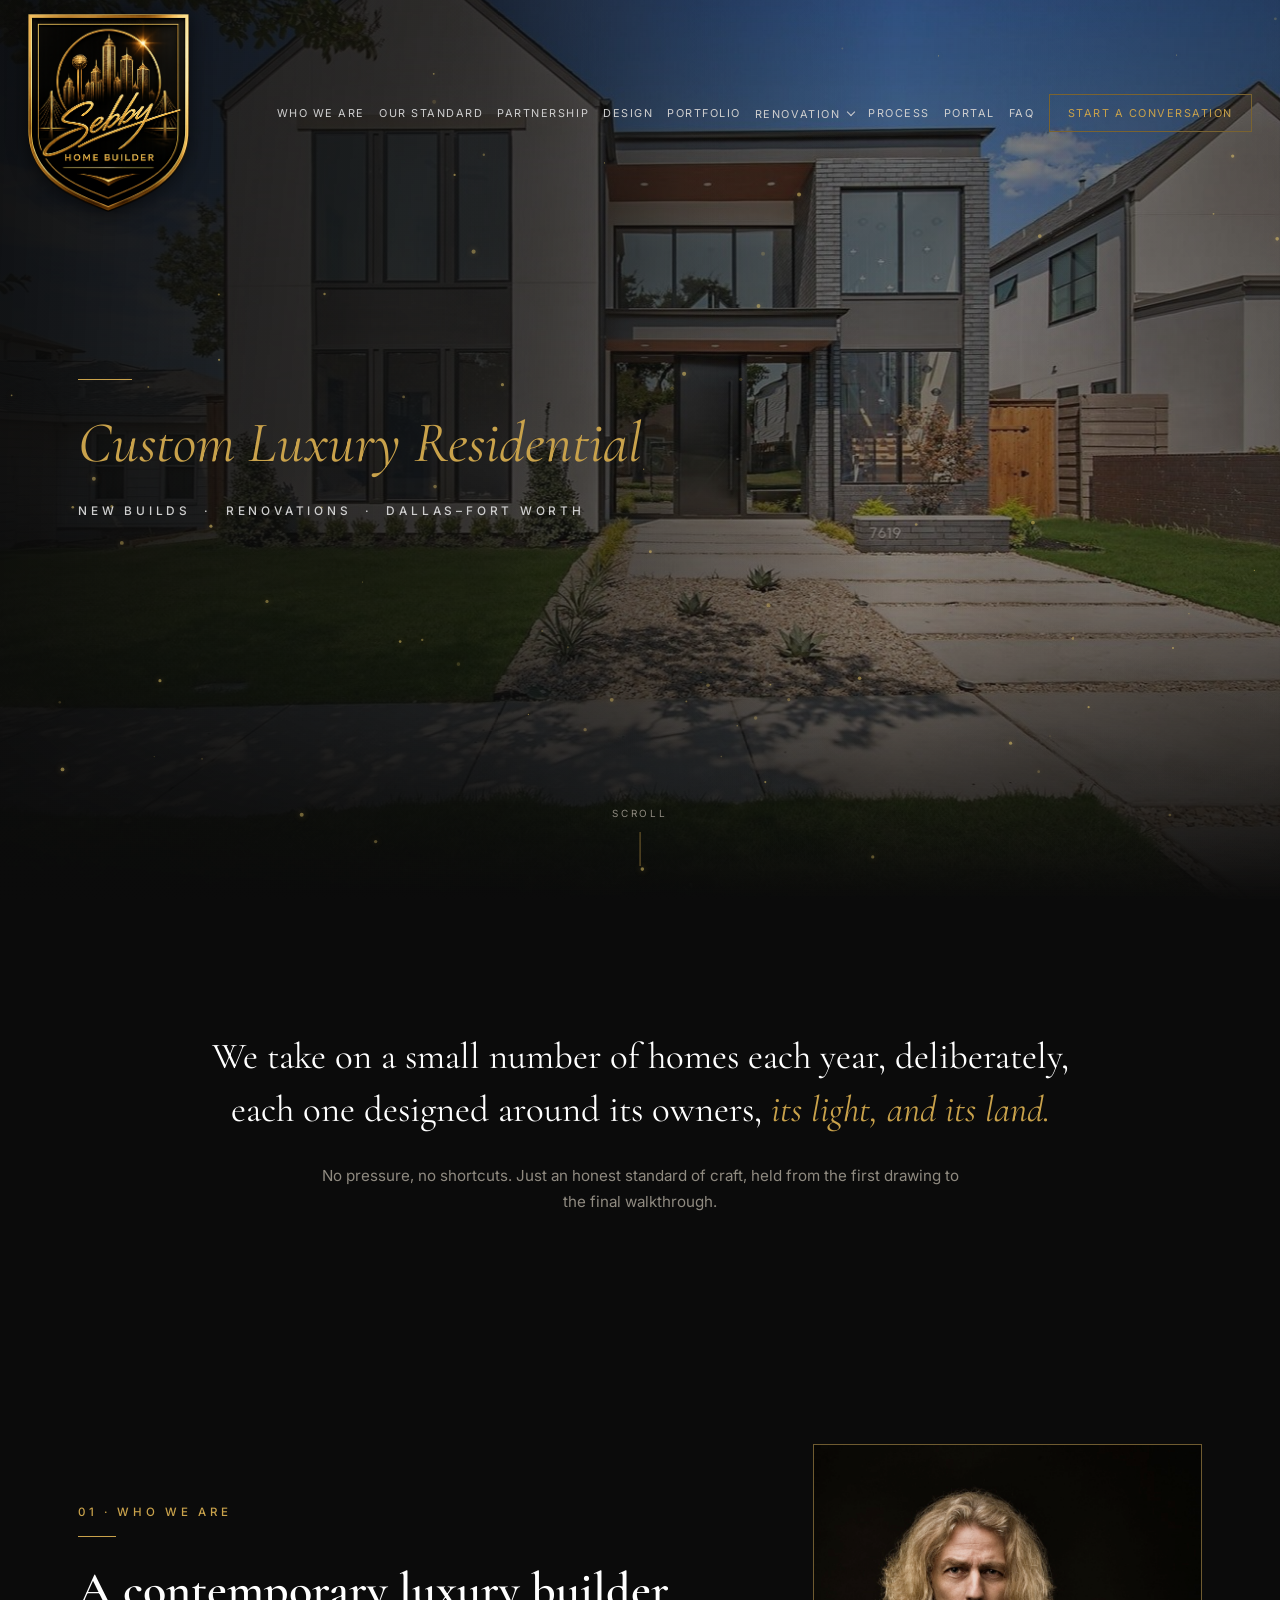
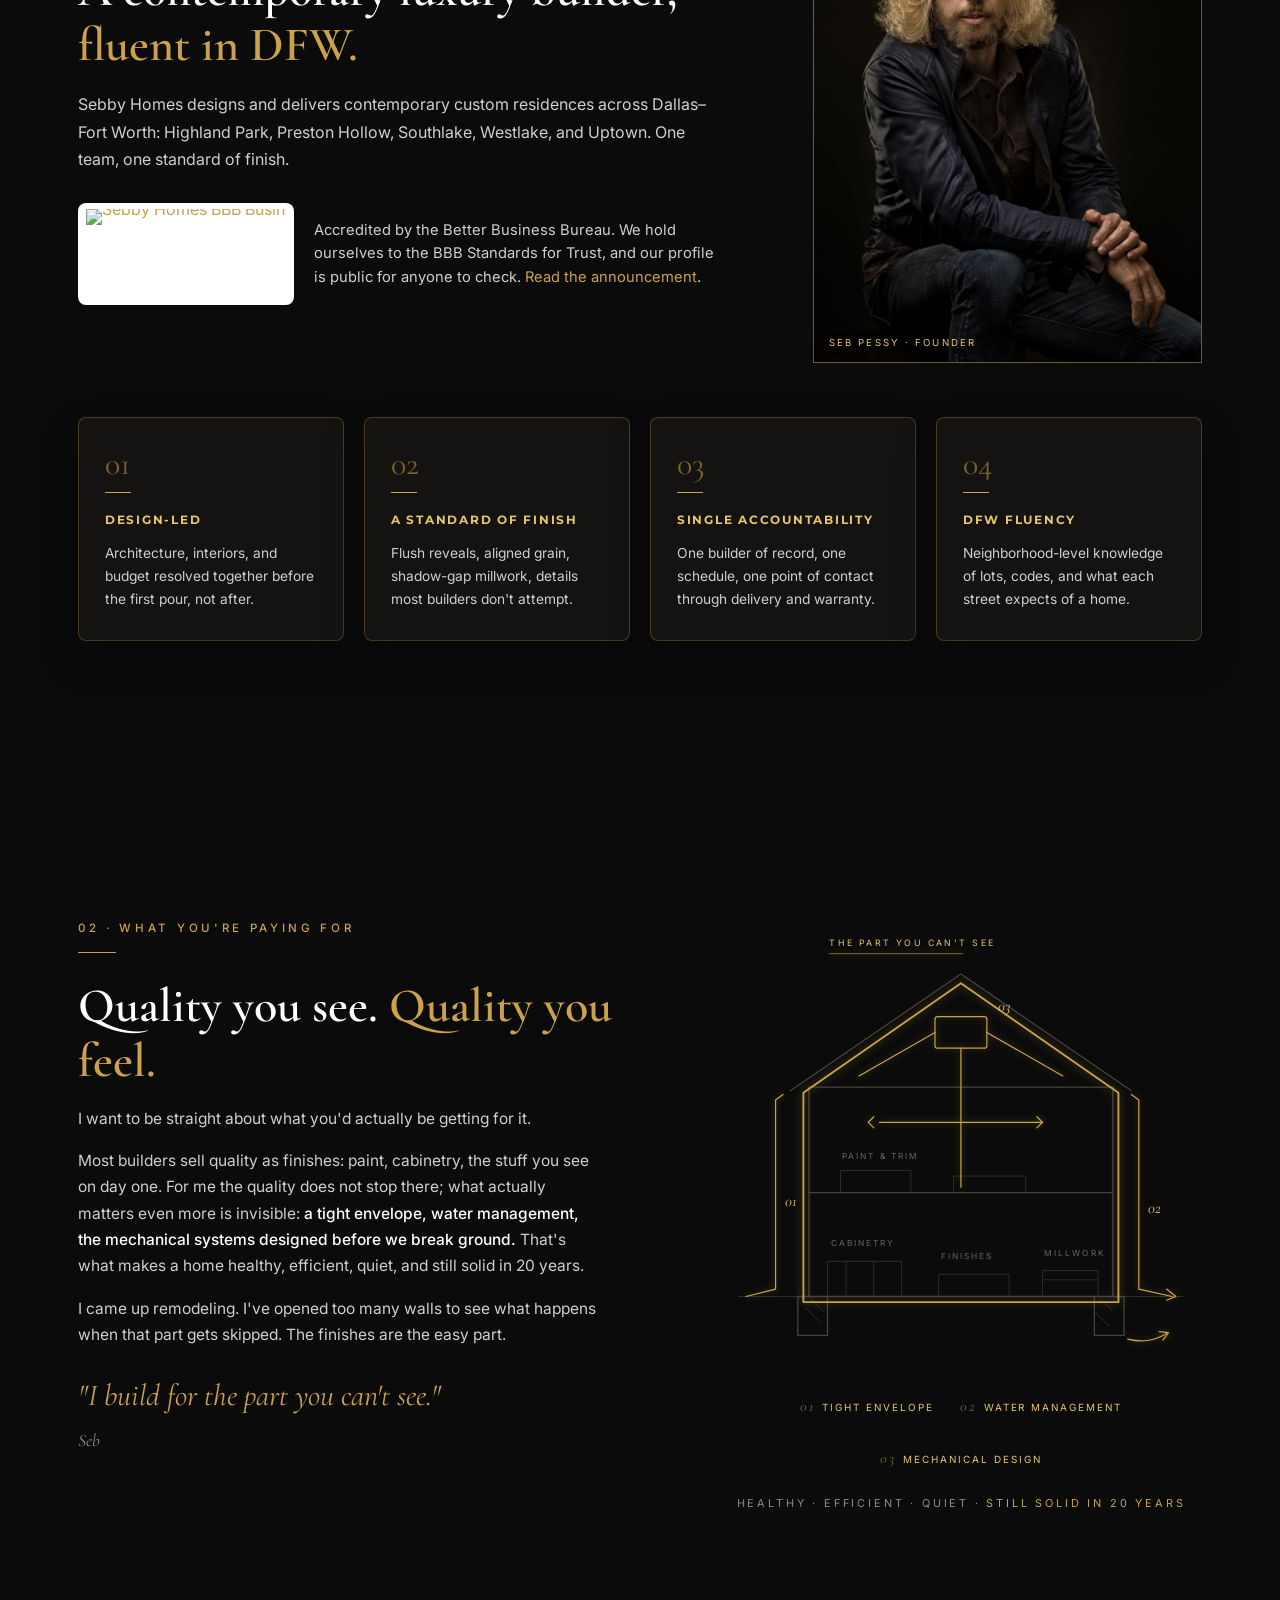
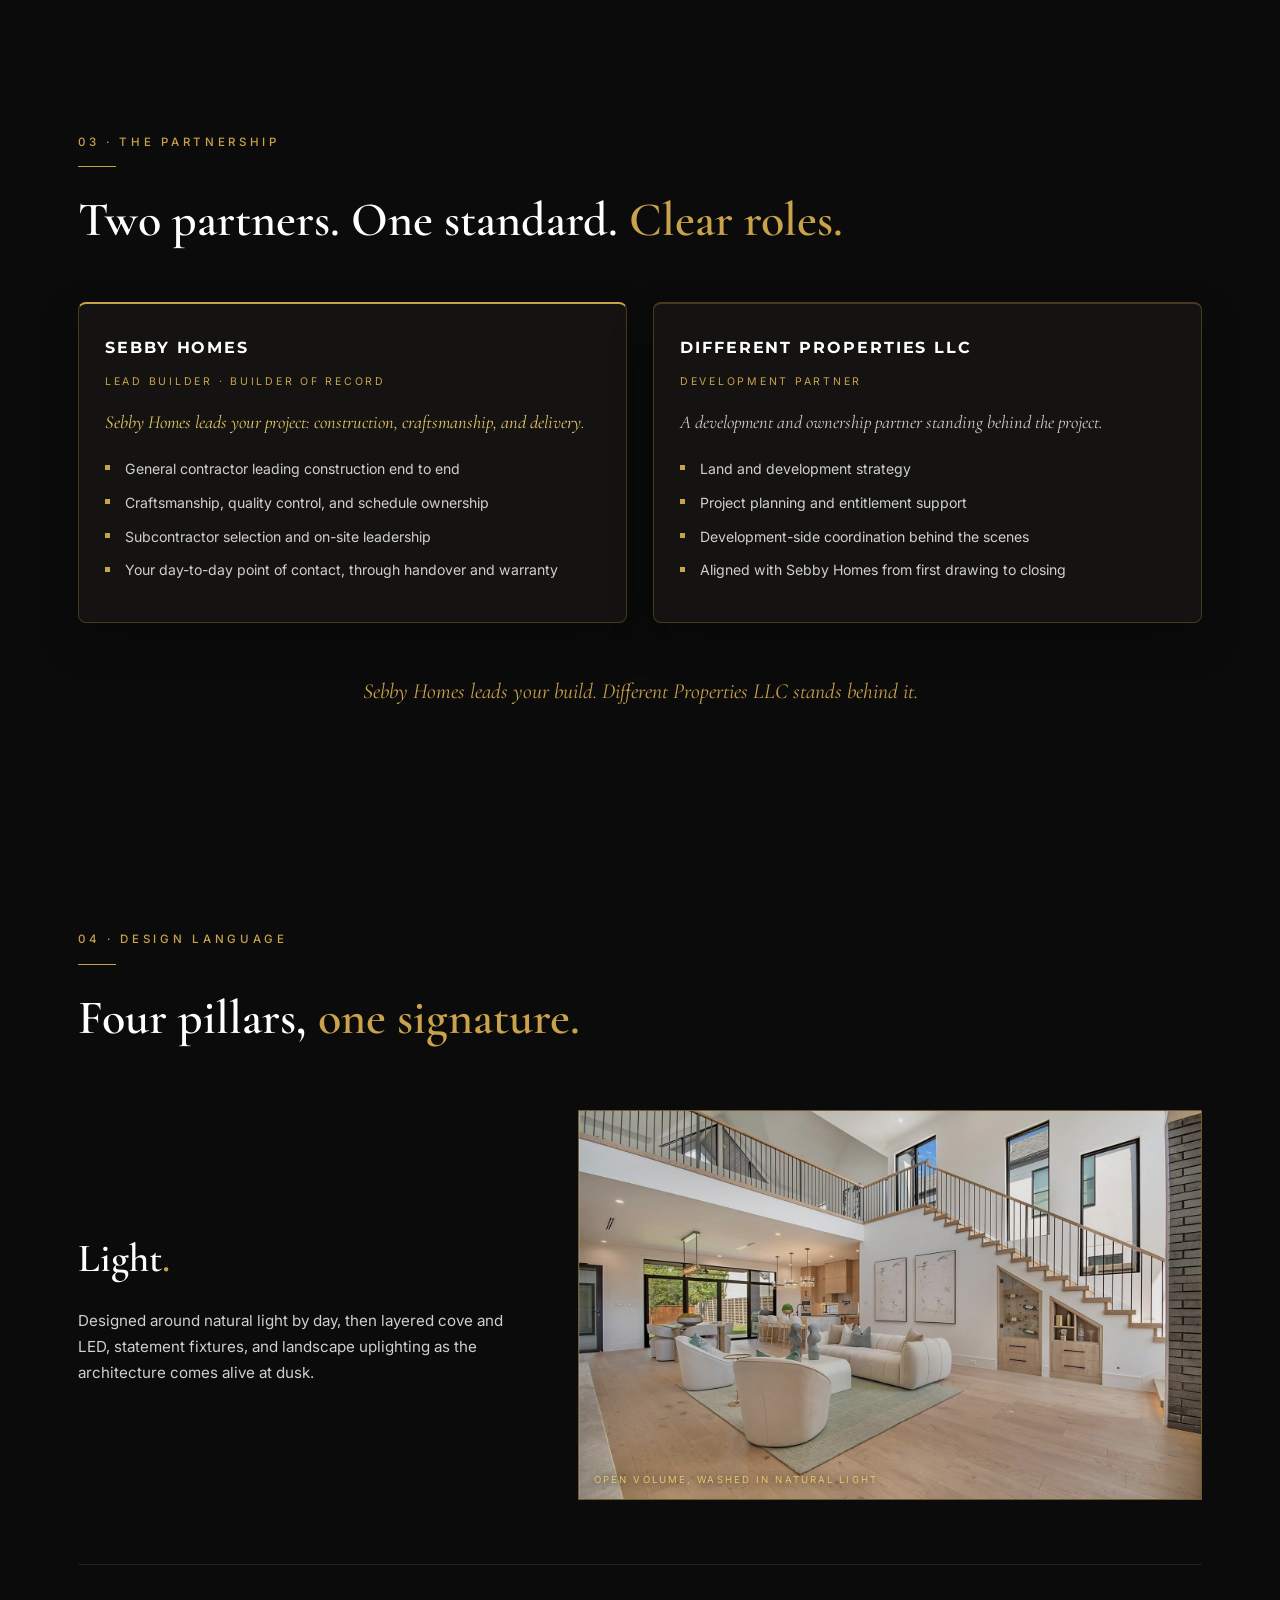
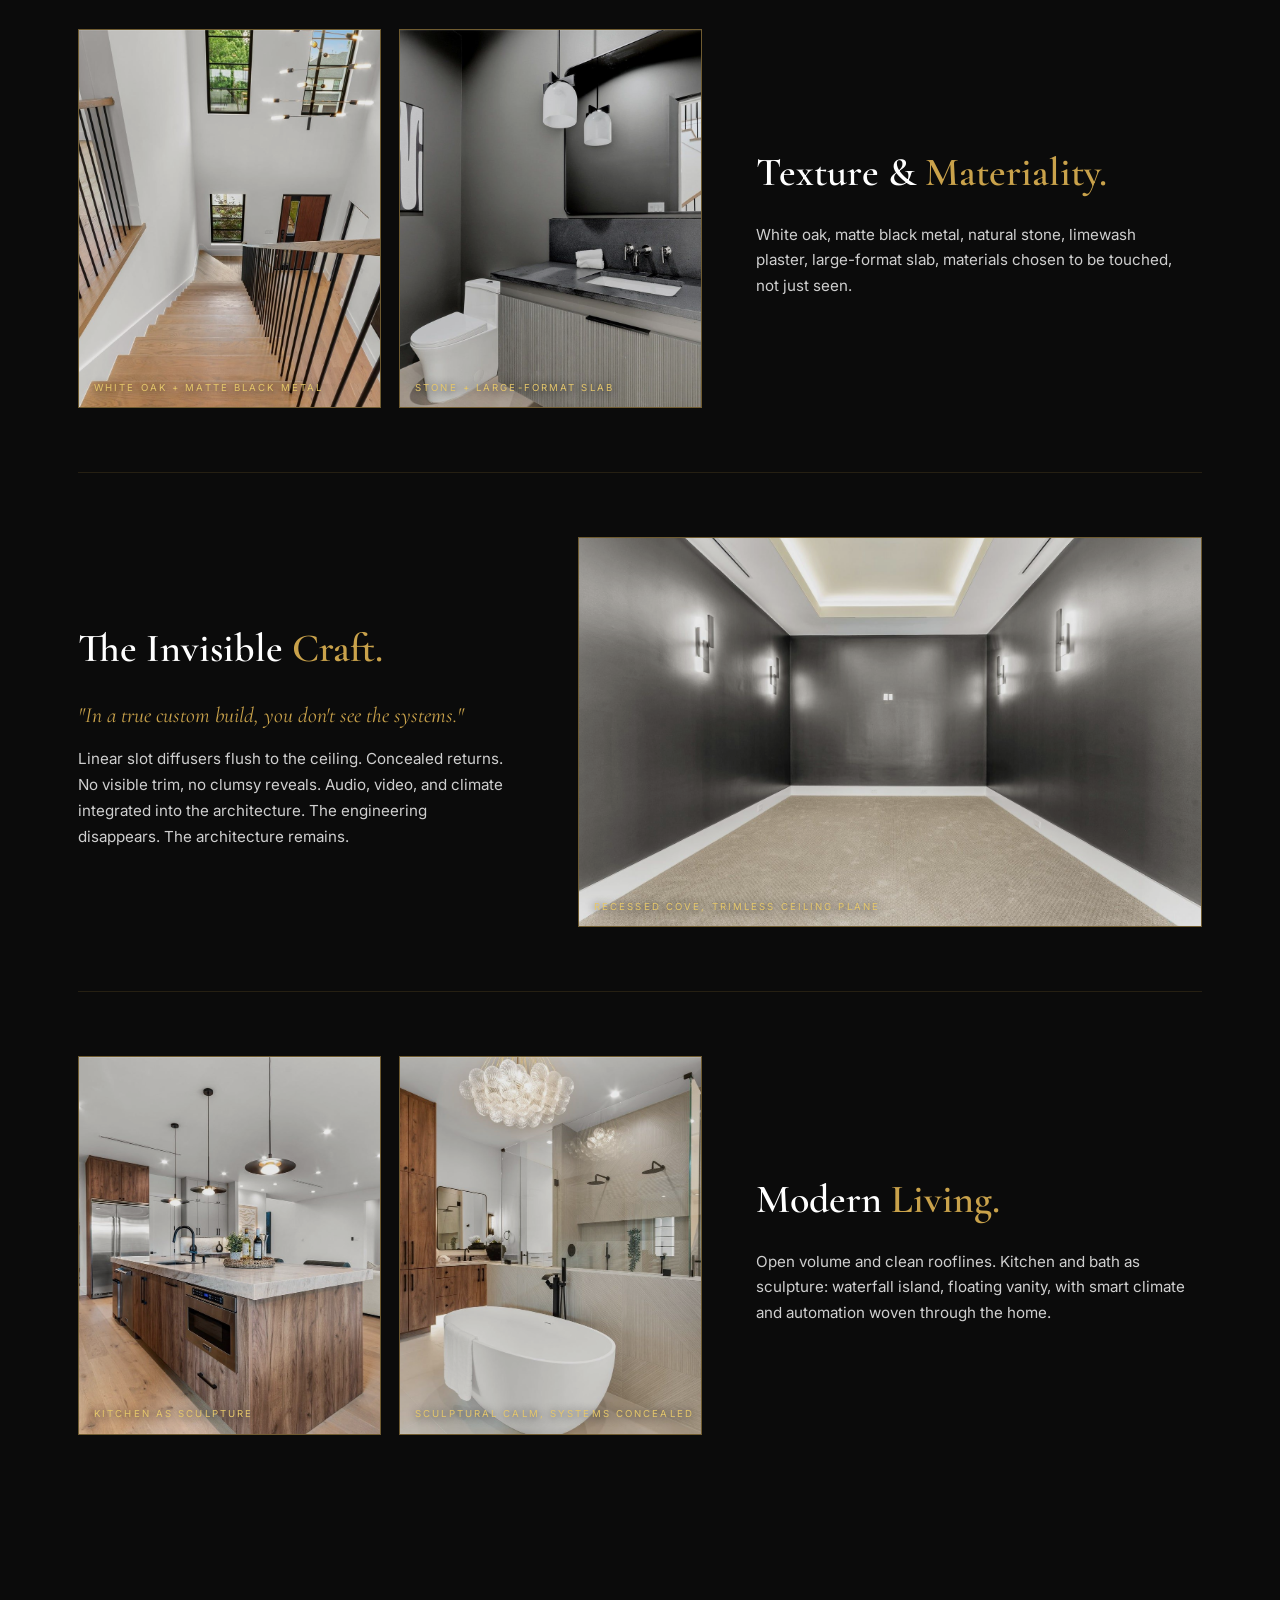
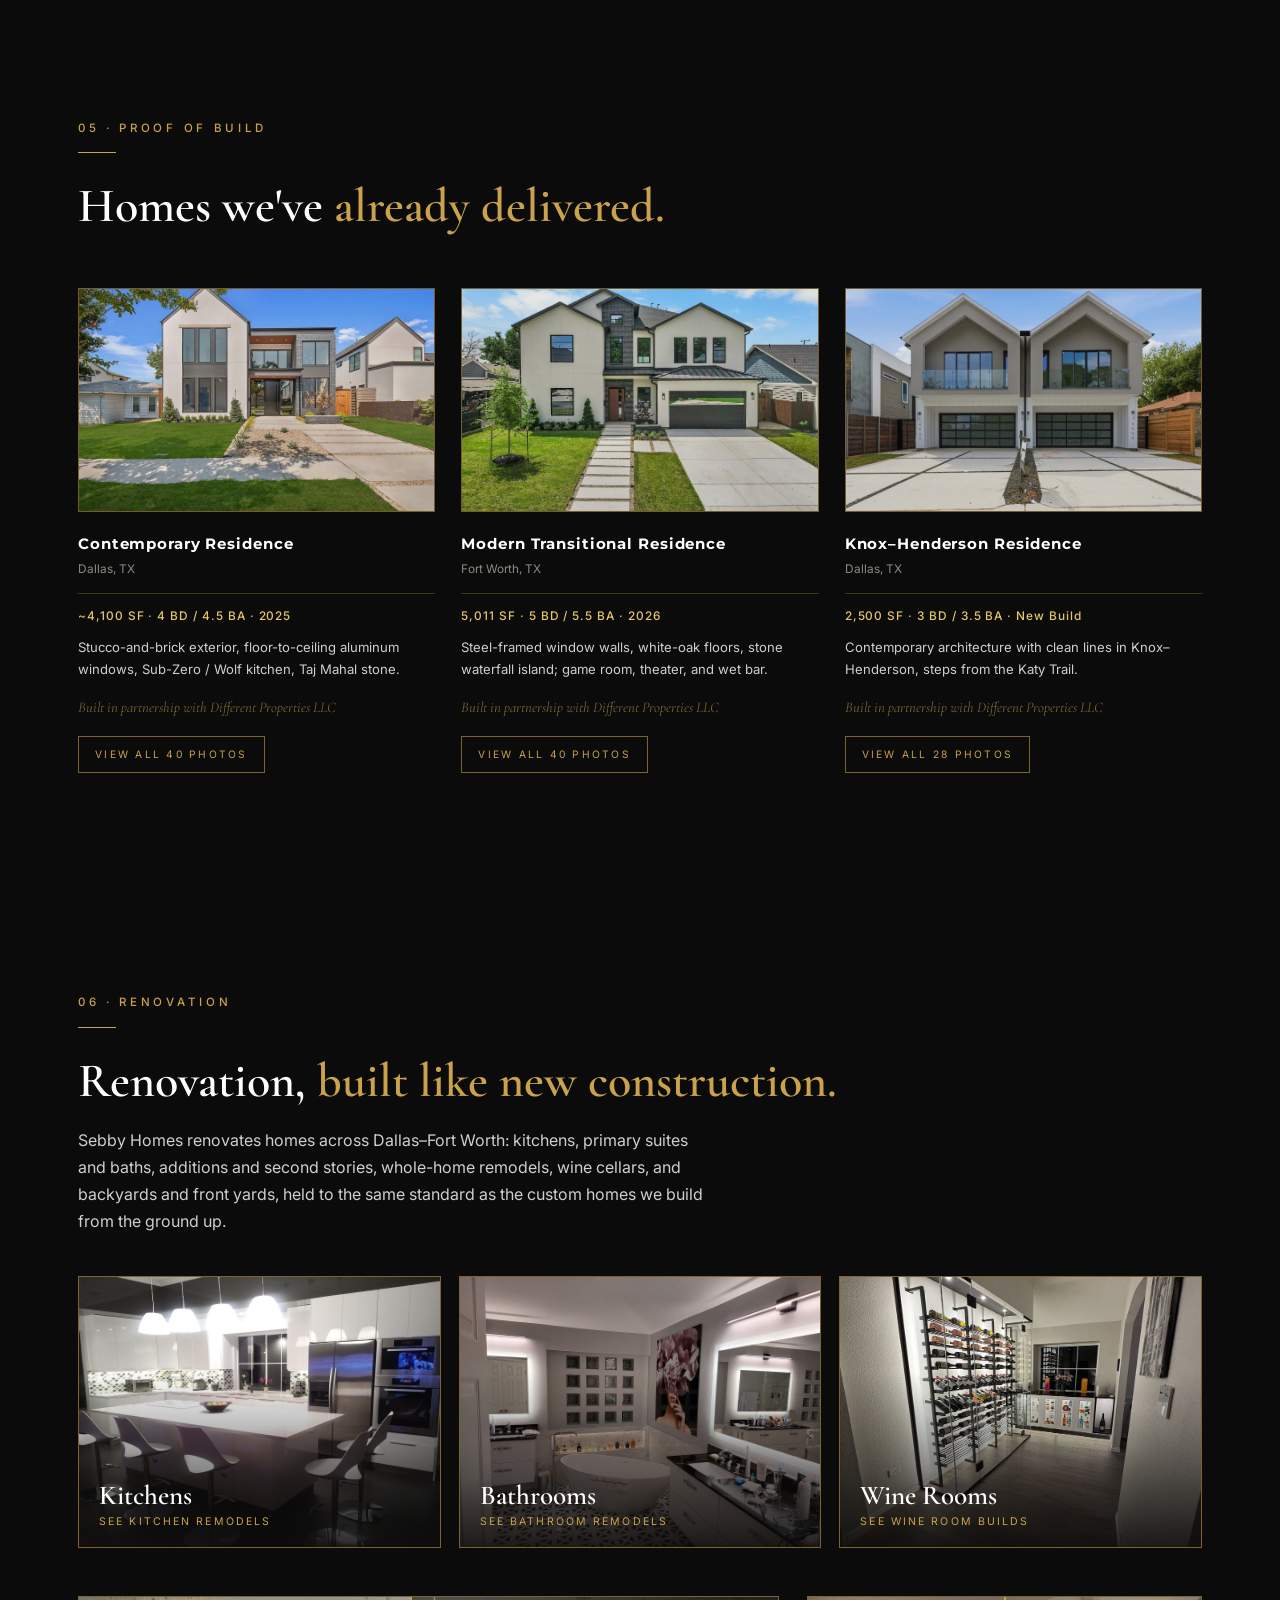
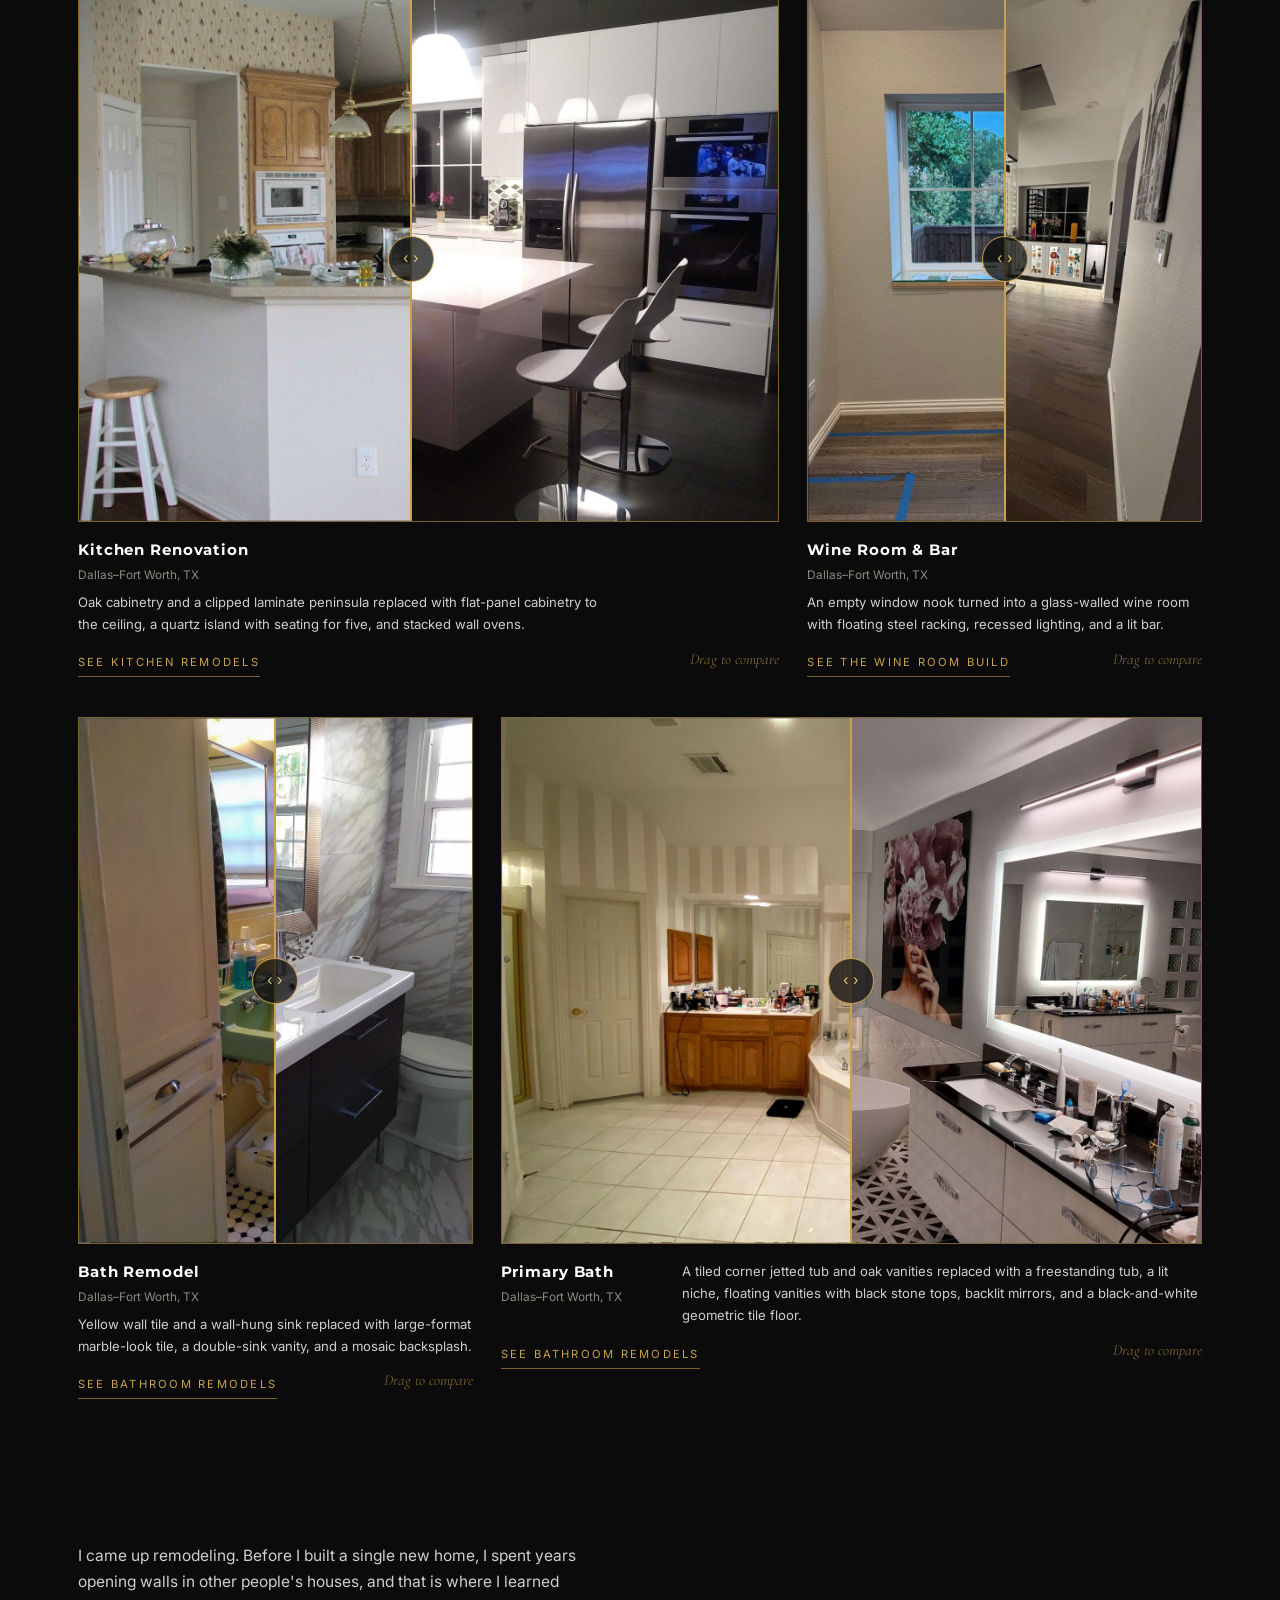
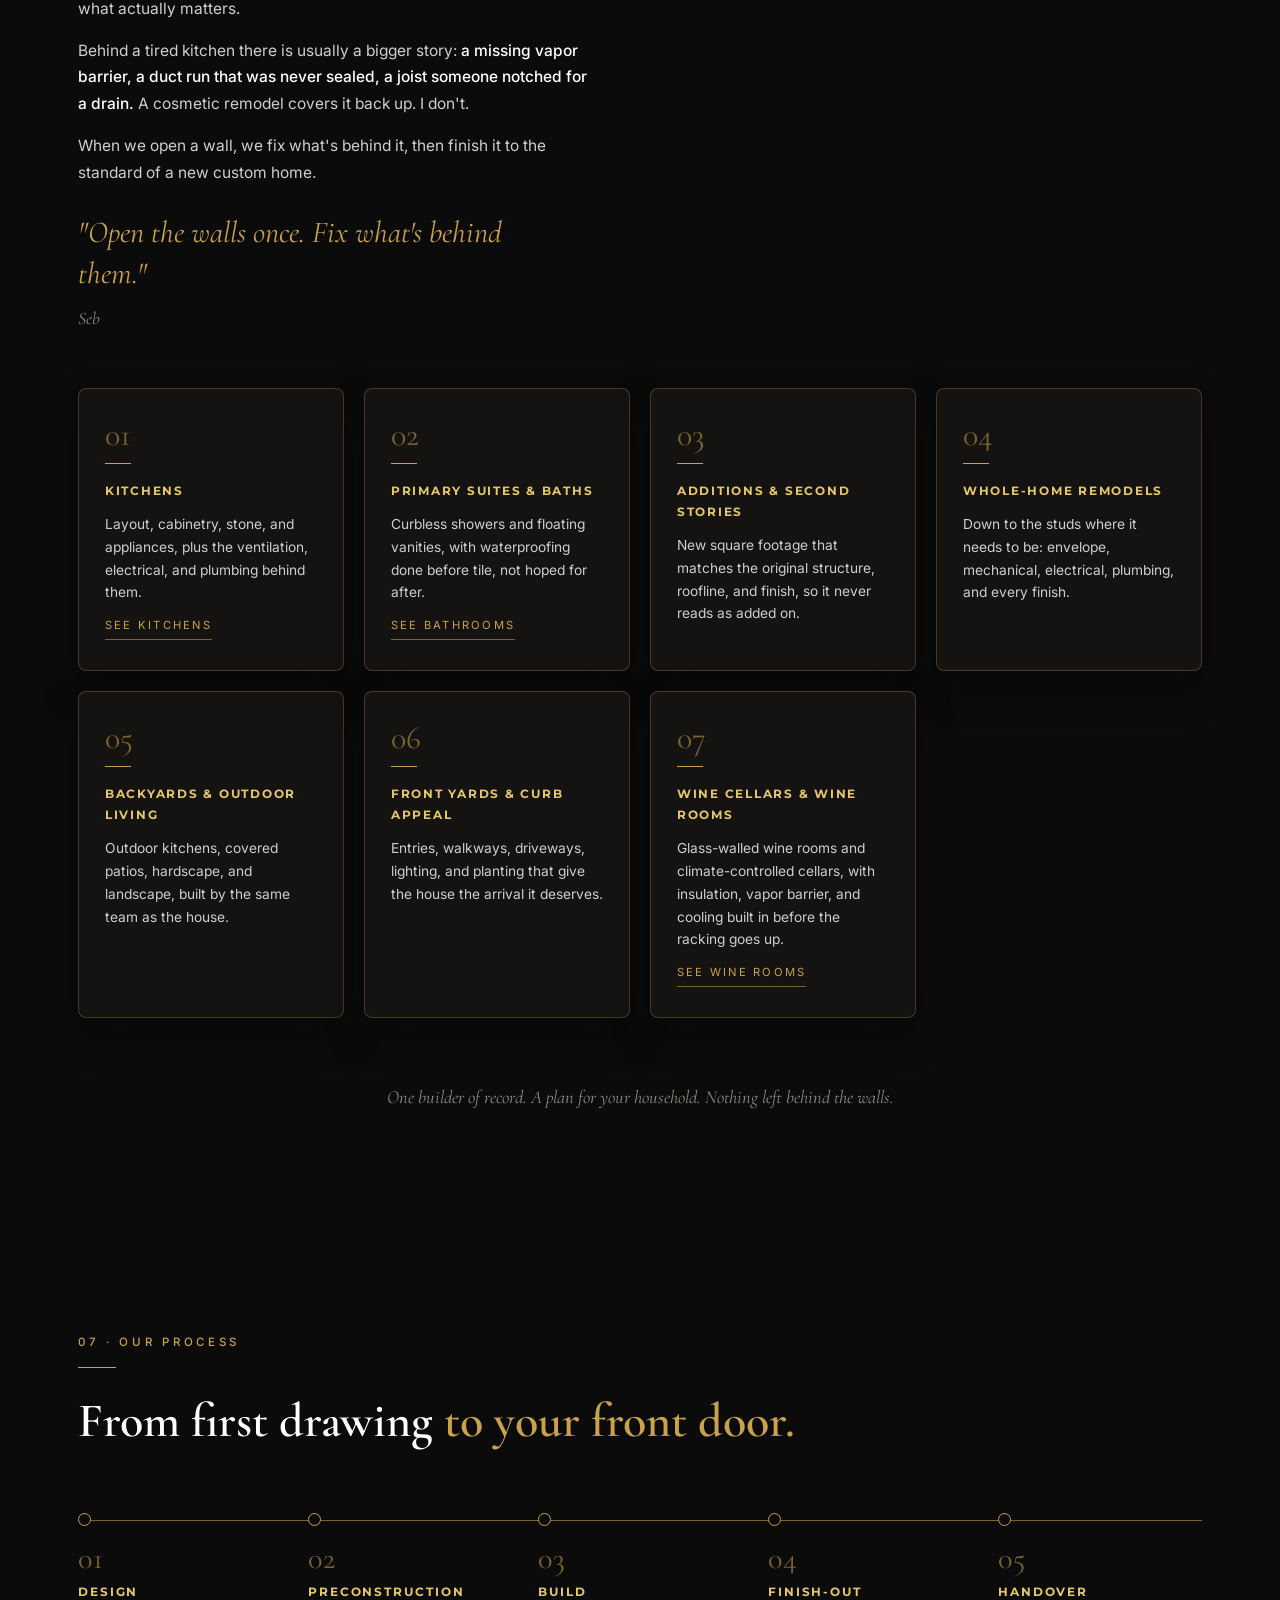
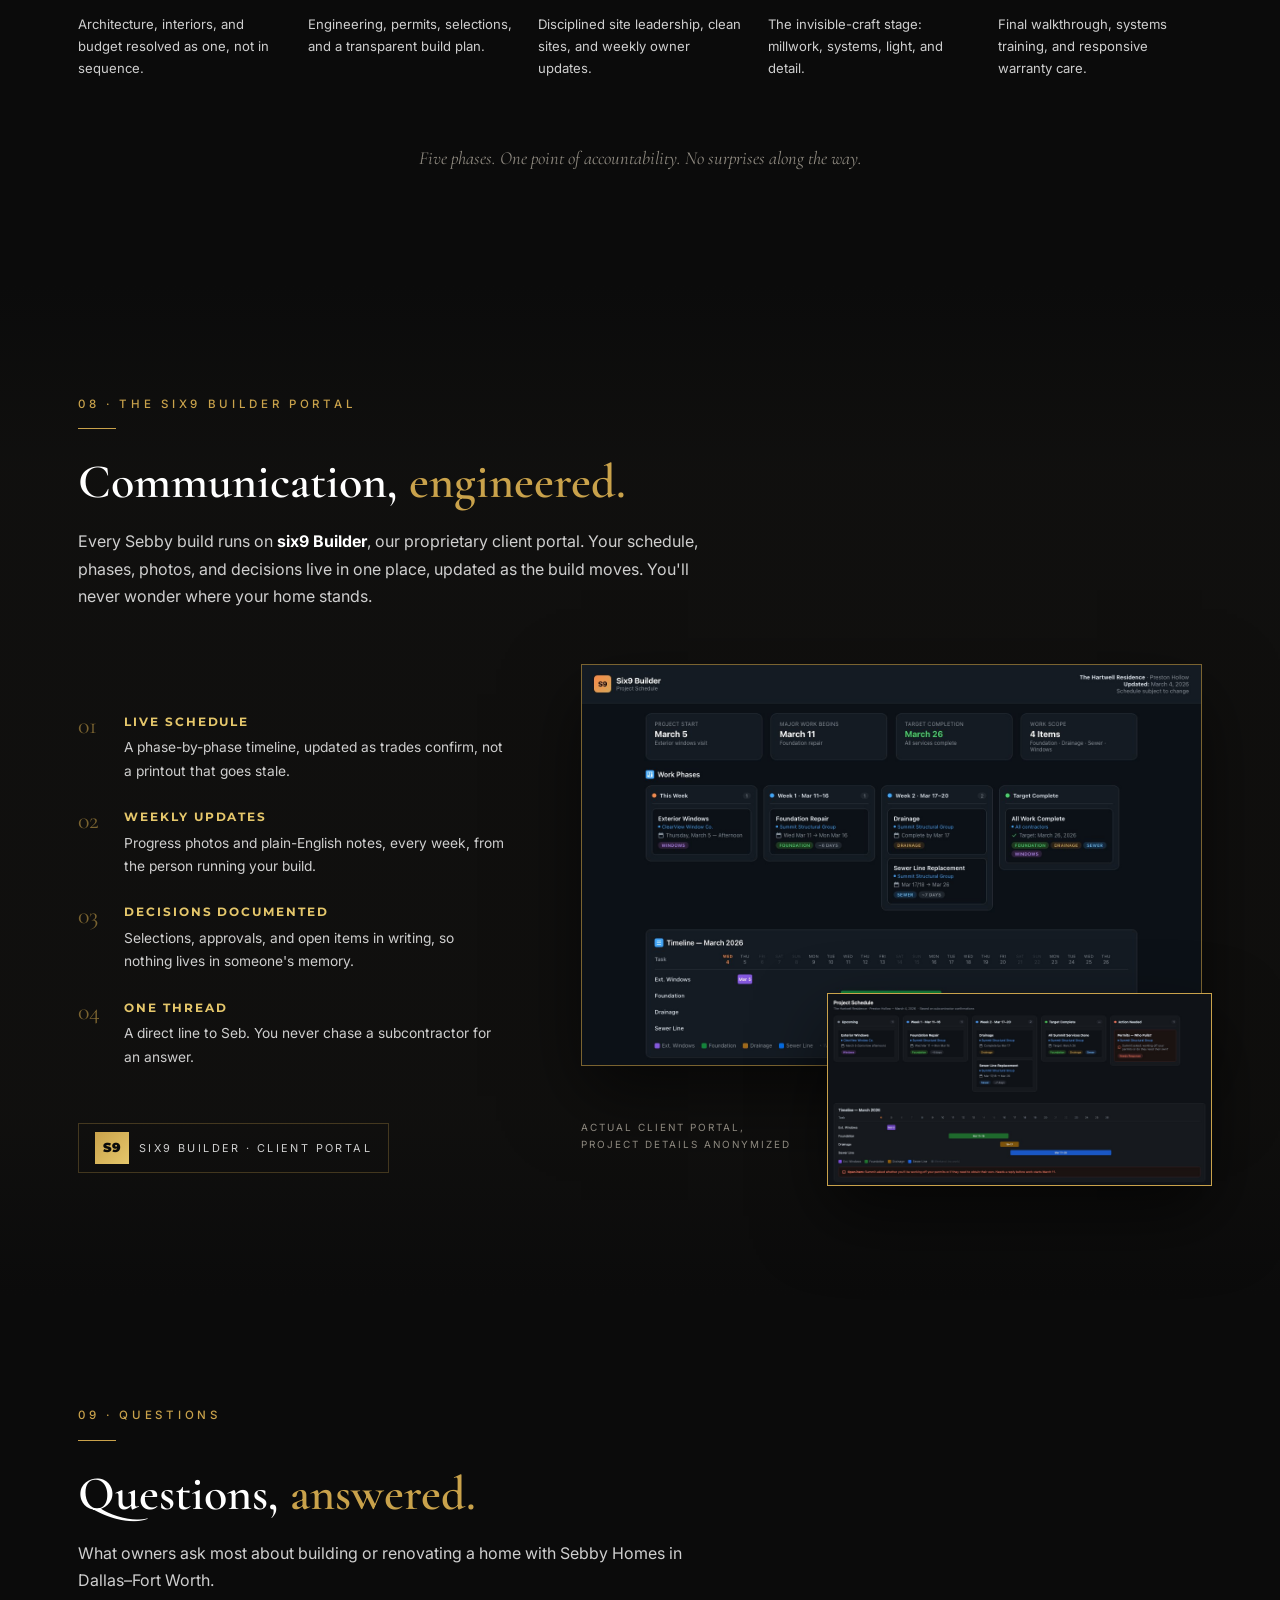
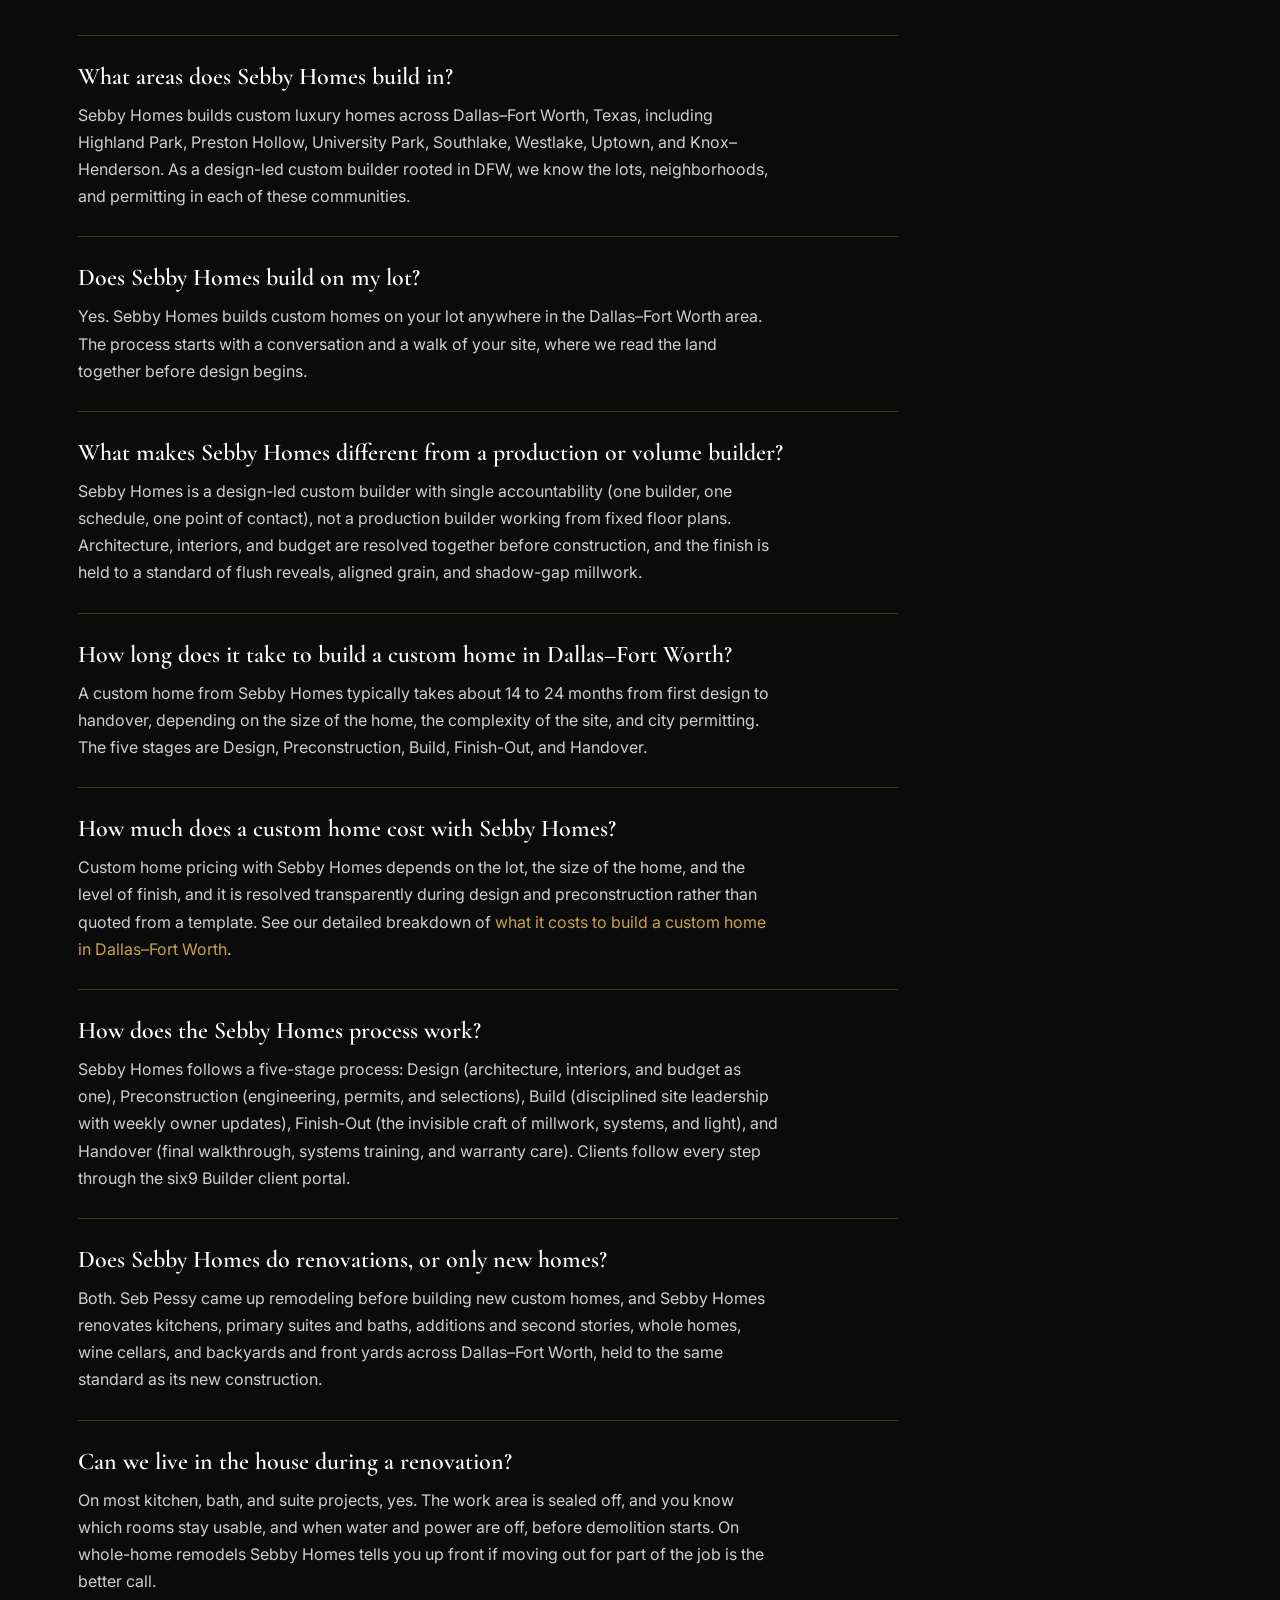
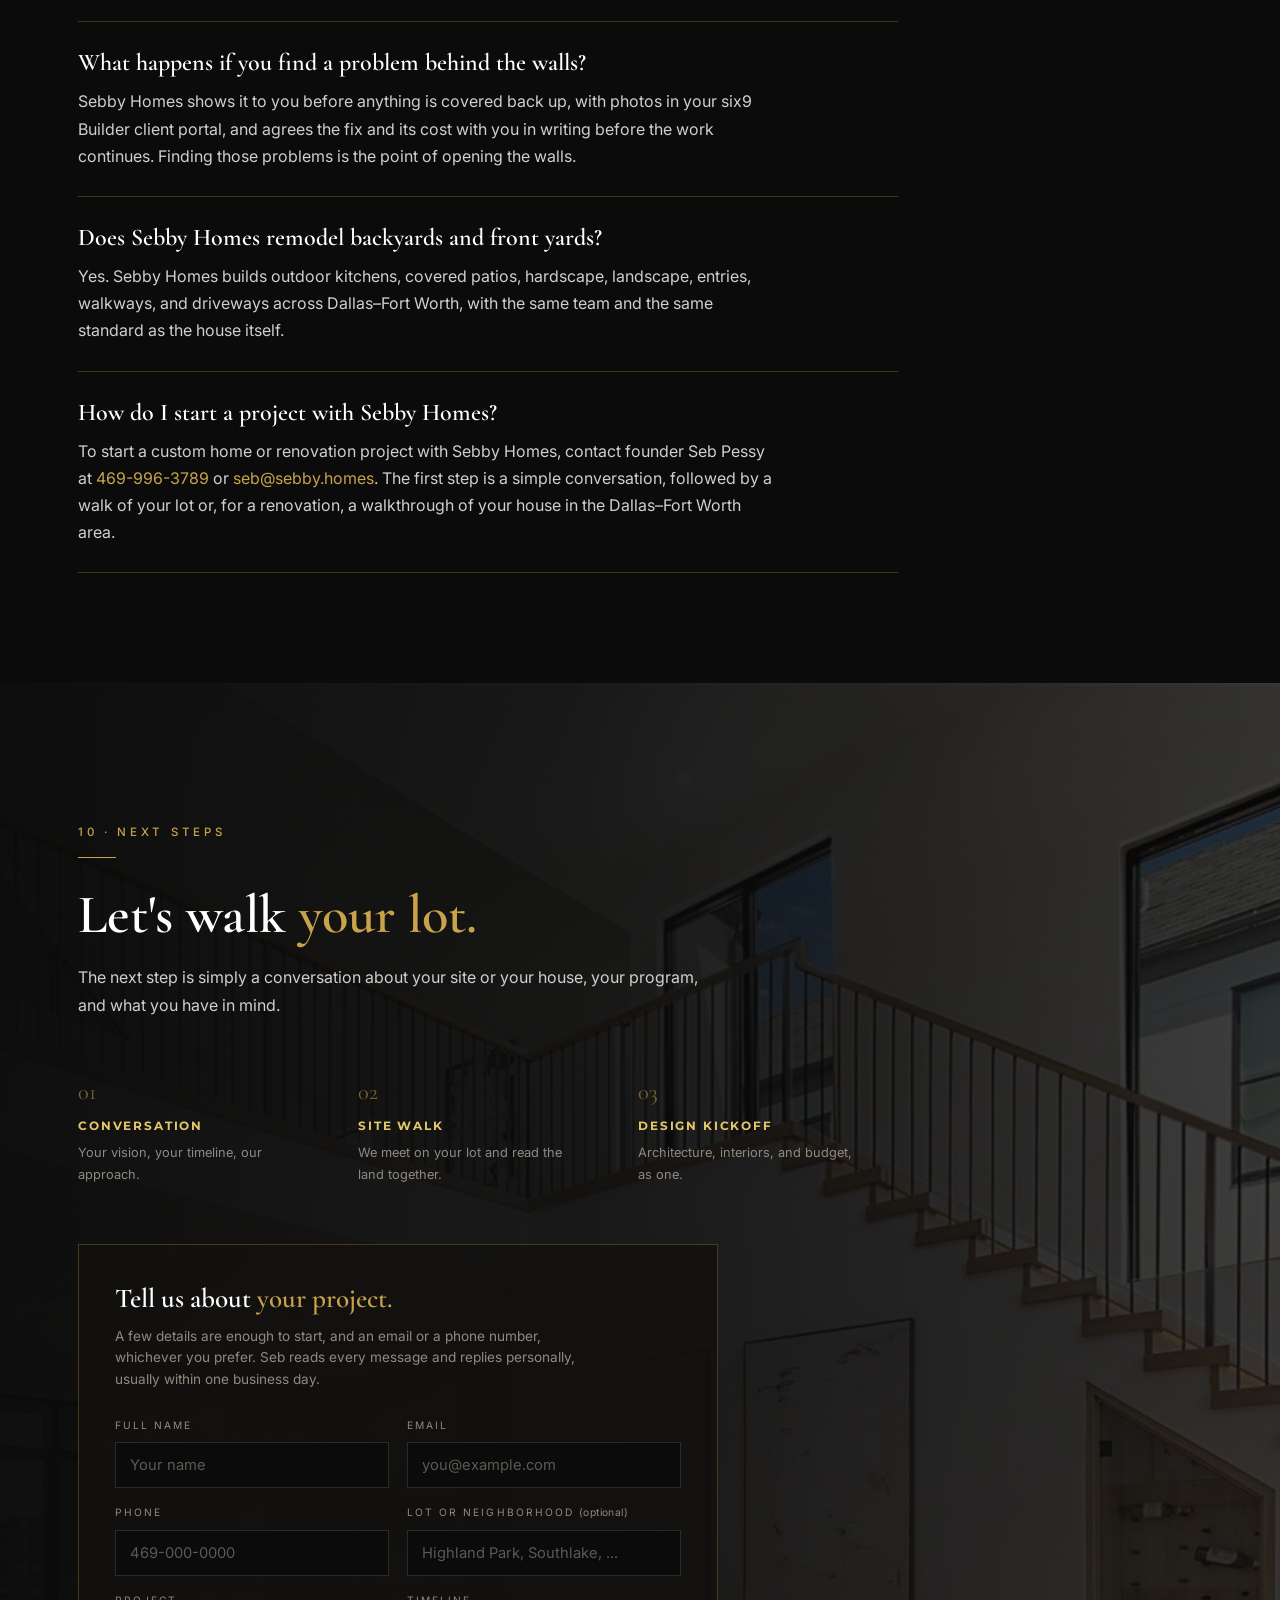
==== index.html @ 2d5a72fc "Show the BBB seal at its natural size, cropped to the front of BBB's sprite Co-Authored-By: Claude O" ====
<!DOCTYPE html>
<html lang="en">
<head>
<meta charset="UTF-8">
<!-- ChatGPT Ads Measurement Pixel (data source sebby.homes) -->
<script>
  (function (w, d, s, u) {
    if (w.oaiq) return;
    var q = function () { q.q.push(arguments); };
    q.q = [];
    w.oaiq = q;
    var js = d.createElement(s);
    js.async = true;
    js.src = u;
    var f = d.getElementsByTagName(s)[0];
    f.parentNode.insertBefore(js, f);
  })(window, document, "script", "https://bzrcdn.openai.com/sdk/oaiq.min.js");
  oaiq("init", { pixelId: "YWz1kEyitvtSHHxhEwzzA8" });
  // one page_viewed per load, so an ad click shows in Ads Manager even when the visitor never calls or writes
  oaiq("measure", "page_viewed", { type: "contents" });
</script>
<meta name="viewport" content="width=device-width, initial-scale=1.0">
<title>Sebby Homes · Custom Homes &amp; Renovations · Dallas–Fort Worth</title>
<meta name="description" content="Sebby Homes builds contemporary custom homes and renovates luxury homes across Dallas–Fort Worth: kitchens, primary suites, additions, whole-home remodels, wine cellars, and outdoor living.">
<link rel="canonical" href="https://sebby.homes/">
<meta name="robots" content="index,follow,max-image-preview:large,max-snippet:-1,max-video-preview:-1">
<meta name="theme-color" content="#0B0B0B">
<meta name="author" content="Sebby Homes">
<meta name="geo.region" content="US-TX">
<meta name="geo.placename" content="Dallas–Fort Worth, Texas">

<!-- Open Graph -->
<meta property="og:type" content="website">
<meta property="og:site_name" content="Sebby Homes">
<meta property="og:locale" content="en_US">
<meta property="og:url" content="https://sebby.homes/">
<meta property="og:title" content="Sebby Homes · Custom Homes &amp; Renovations · Dallas–Fort Worth">
<meta property="og:description" content="Sebby Homes builds contemporary custom homes and renovates luxury homes across Dallas–Fort Worth: kitchens, primary suites, additions, whole-home remodels, wine cellars, and outdoor living.">
<meta property="og:image" content="https://sebby.homes/assets/og.jpg">
<meta property="og:image:type" content="image/jpeg">
<meta property="og:image:width" content="1200">
<meta property="og:image:height" content="630">
<meta property="og:image:alt" content="Sebby Homes crest over a custom Dallas home at dusk">

<!-- Twitter -->
<meta name="twitter:card" content="summary_large_image">
<meta name="twitter:title" content="Sebby Homes · Custom Homes &amp; Renovations · Dallas–Fort Worth">
<meta name="twitter:description" content="Custom homes and luxury renovations across Dallas–Fort Worth: kitchens, primary suites, additions, whole-home remodels, wine cellars, and outdoor living.">
<meta name="twitter:image" content="https://sebby.homes/assets/og.jpg">

<link rel="apple-touch-icon" href="assets/logo.png">
<link rel="icon" type="image/png" href="assets/logo.png">
<link rel="preconnect" href="https://fonts.googleapis.com">
<link rel="preconnect" href="https://fonts.gstatic.com" crossorigin>
<link href="https://fonts.googleapis.com/css2?family=Montserrat:wght@600;700;900&family=Cormorant+Garamond:ital,wght@0,500;0,600;1,500&family=Inter:wght@400;500&display=swap" rel="stylesheet">

<!--
  Structured data (JSON-LD) for AI/answer engines and search.
  TODO once off-site profiles exist (see GEO-PLAYBOOK.md): add a "sameAs" array to the
  "#business" entity below listing your Google Business Profile, Instagram, Houzz, and
  LinkedIn URLs. Example: "sameAs": ["https://instagram.com/...", "https://houzz.com/..."]
-->
<script type="application/ld+json">
{
  "@context": "https://schema.org",
  "@graph": [
    {
      "@type": ["GeneralContractor", "HomeAndConstructionBusiness"],
      "@id": "https://sebby.homes/#business",
      "name": "Sebby Homes",
      "alternateName": "Sebby Home Builder",
      "url": "https://sebby.homes/",
      "logo": "https://sebby.homes/assets/logo.png",
      "image": "https://sebby.homes/assets/photos/kenwell_00.jpg",
      "description": "Sebby Homes is a design-led custom luxury home builder serving Dallas–Fort Worth, Texas, designing and delivering contemporary custom residences, and renovating luxury homes, with single-builder accountability across Highland Park, Preston Hollow, Southlake, Westlake, Uptown, and Knox–Henderson.",
      "slogan": "Building Excellence · Creating Legacy",
      "sameAs": ["https://www.bbb.org/us/tx/plano/profile/custom-home-builder/sebby-homes-0875-91355398/"],
      "telephone": "+1-469-996-3789",
      "email": "seb@sebby.homes",
      "priceRange": "$$$$",
      "founder": { "@id": "https://sebby.homes/#sebastien-pessy" },
      "address": {
        "@type": "PostalAddress",
        "addressLocality": "Dallas",
        "addressRegion": "TX",
        "addressCountry": "US"
      },
      "areaServed": [
        { "@type": "City", "name": "Dallas", "sameAs": "https://en.wikipedia.org/wiki/Dallas" },
        { "@type": "City", "name": "Fort Worth", "sameAs": "https://en.wikipedia.org/wiki/Fort_Worth,_Texas" },
        { "@type": "Place", "name": "Highland Park, Texas" },
        { "@type": "Place", "name": "Preston Hollow, Dallas" },
        { "@type": "Place", "name": "Southlake, Texas" },
        { "@type": "Place", "name": "Westlake, Texas" },
        { "@type": "Place", "name": "Uptown, Dallas" },
        { "@type": "Place", "name": "Knox–Henderson, Dallas" }
      ],
      "knowsAbout": [
        "Custom home building",
        "Luxury residential construction",
        "Contemporary residential architecture",
        "Interior design",
        "Dallas–Fort Worth luxury real estate",
        "High-performance building envelopes",
        "Architectural millwork and finish carpentry",
        "Home renovation and remodeling",
        "Kitchen and bath remodeling",
        "Home additions and second-story additions",
        "Outdoor living and landscape construction",
        "Wine cellar and wine room construction"
      ],
      "makesOffer": [
        {
          "@type": "Offer",
          "itemOffered": {
            "@type": "Service",
            "name": "Custom luxury home design and construction",
            "areaServed": "Dallas–Fort Worth, Texas"
          }
        },
        {
          "@type": "Offer",
          "itemOffered": {
            "@type": "Service",
            "@id": "https://sebby.homes/#renovation",
            "name": "Luxury home renovation",
            "serviceType": "Home renovation and remodeling",
            "url": "https://sebby.homes/#renovation",
            "image": [
              "https://sebby.homes/assets/photos/reno_kitchen01_after.jpg",
              "https://sebby.homes/assets/photos/reno_wine01_after.jpg",
              "https://sebby.homes/assets/photos/reno_bath01_after.jpg",
              "https://sebby.homes/assets/photos/reno_bath02_after.jpg"
            ],
            "provider": { "@id": "https://sebby.homes/#business" },
            "areaServed": "Dallas–Fort Worth, Texas",
            "hasOfferCatalog": {
              "@type": "OfferCatalog",
              "name": "Renovation services",
              "itemListElement": [
              { "@type": "Offer", "itemOffered": { "@type": "Service", "name": "Kitchen remodeling" } },
              { "@type": "Offer", "itemOffered": { "@type": "Service", "name": "Primary suite and bathroom remodeling" } },
              { "@type": "Offer", "itemOffered": { "@type": "Service", "name": "Home additions and second stories" } },
              { "@type": "Offer", "itemOffered": { "@type": "Service", "name": "Whole-home remodeling" } },
              { "@type": "Offer", "itemOffered": { "@type": "Service", "name": "Backyard and outdoor living construction" } },
              { "@type": "Offer", "itemOffered": { "@type": "Service", "name": "Front yard and curb appeal improvements" } },
              { "@type": "Offer", "itemOffered": { "@type": "Service", "name": "Wine cellar and wine room construction" } }
              ]
            }
          }
        }
      ]
    },
    {
      "@type": "Person",
      "@id": "https://sebby.homes/#sebastien-pessy",
      "name": "Seb Pessy",
      "alternateName": "Seb Pessy",
      "jobTitle": "Founder",
      "worksFor": { "@id": "https://sebby.homes/#business" },
      "telephone": "+1-469-996-3789",
      "email": "seb@sebby.homes"
    },
    {
      "@type": "WebSite",
      "@id": "https://sebby.homes/#website",
      "url": "https://sebby.homes/",
      "name": "Sebby Homes",
      "inLanguage": "en-US",
      "publisher": { "@id": "https://sebby.homes/#business" }
    },
    {
      "@type": "FAQPage",
      "@id": "https://sebby.homes/#faq",
      "mainEntity": [
        {
          "@type": "Question",
          "name": "What areas does Sebby Homes build in?",
          "acceptedAnswer": {
            "@type": "Answer",
            "text": "Sebby Homes builds custom luxury homes across Dallas–Fort Worth, Texas, including Highland Park, Preston Hollow, University Park, Southlake, Westlake, Uptown, and Knox–Henderson. As a design-led custom builder rooted in DFW, we know the lots, neighborhoods, and permitting in each of these communities."
          }
        },
        {
          "@type": "Question",
          "name": "Does Sebby Homes build on my lot?",
          "acceptedAnswer": {
            "@type": "Answer",
            "text": "Yes. Sebby Homes builds custom homes on your lot anywhere in the Dallas–Fort Worth area. The process starts with a conversation and a walk of your site, where we read the land together before design begins."
          }
        },
        {
          "@type": "Question",
          "name": "What makes Sebby Homes different from a production or volume builder?",
          "acceptedAnswer": {
            "@type": "Answer",
            "text": "Sebby Homes is a design-led custom builder with single accountability (one builder, one schedule, one point of contact), not a production builder working from fixed floor plans. Architecture, interiors, and budget are resolved together before construction, and the finish is held to a standard of flush reveals, aligned grain, and shadow-gap millwork."
          }
        },
        {
          "@type": "Question",
          "name": "How long does it take to build a custom home in Dallas–Fort Worth?",
          "acceptedAnswer": {
            "@type": "Answer",
            "text": "A custom home from Sebby Homes typically takes about 14 to 24 months from first design to handover, depending on the size of the home, the complexity of the site, and city permitting. The five stages are Design, Preconstruction, Build, Finish-Out, and Handover."
          }
        },
        {
          "@type": "Question",
          "name": "How much does a custom home cost with Sebby Homes?",
          "acceptedAnswer": {
            "@type": "Answer",
            "text": "Custom home pricing with Sebby Homes depends on the lot, the size of the home, and the level of finish, and it is resolved transparently during design and preconstruction rather than quoted from a template. Our journal includes a detailed breakdown of what it costs to build a custom home in Dallas–Fort Worth."
          }
        },
        {
          "@type": "Question",
          "name": "How does the Sebby Homes process work?",
          "acceptedAnswer": {
            "@type": "Answer",
            "text": "Sebby Homes follows a five-stage process: Design (architecture, interiors, and budget as one), Preconstruction (engineering, permits, and selections), Build (disciplined site leadership with weekly owner updates), Finish-Out (the invisible craft of millwork, systems, and light), and Handover (final walkthrough, systems training, and warranty care). Clients follow every step through the six9 Builder client portal."
          }
        },
        {
          "@type": "Question",
          "name": "Does Sebby Homes do renovations, or only new homes?",
          "acceptedAnswer": {
            "@type": "Answer",
            "text": "Both. Seb Pessy came up remodeling before building new custom homes, and Sebby Homes renovates kitchens, primary suites and baths, additions and second stories, whole homes, wine cellars, and backyards and front yards across Dallas–Fort Worth, held to the same standard as its new construction."
          }
        },
        {
          "@type": "Question",
          "name": "Can we live in the house during a renovation?",
          "acceptedAnswer": {
            "@type": "Answer",
            "text": "On most kitchen, bath, and suite projects, yes. The work area is sealed off, and you know which rooms stay usable, and when water and power are off, before demolition starts. On whole-home remodels Sebby Homes tells you up front if moving out for part of the job is the better call."
          }
        },
        {
          "@type": "Question",
          "name": "What happens if you find a problem behind the walls?",
          "acceptedAnswer": {
            "@type": "Answer",
            "text": "Sebby Homes shows it to you before anything is covered back up, with photos in your six9 Builder client portal, and agrees the fix and its cost with you in writing before the work continues. Finding those problems is the point of opening the walls."
          }
        },
        {
          "@type": "Question",
          "name": "Does Sebby Homes remodel backyards and front yards?",
          "acceptedAnswer": {
            "@type": "Answer",
            "text": "Yes. Sebby Homes builds outdoor kitchens, covered patios, hardscape, landscape, entries, walkways, and driveways across Dallas–Fort Worth, with the same team and the same standard as the house itself."
          }
        },
        {
          "@type": "Question",
          "name": "How do I start a project with Sebby Homes?",
          "acceptedAnswer": {
            "@type": "Answer",
            "text": "To start a custom home or renovation project with Sebby Homes, contact founder Seb Pessy at 469-996-3789 or seb@sebby.homes. The first step is a simple conversation, followed by a walk of your lot or, for a renovation, a walkthrough of your house in the Dallas–Fort Worth area."
          }
        }
      ]
    }
  ]
}
</script>

<style>
:root{
  --black:#0B0B0B;
  --panel:#141311;
  --gold:#C9A24B;
  --gold-bright:#E5C76B;
  --gold-dim:#7A6330;
  --gold-faint:rgba(201,162,75,.28);
  --white:#FFFFFF;
  --muted:#CFCFCF;
  --muted-dim:#8F8A80;
}
*{margin:0;padding:0;box-sizing:border-box}
html{scroll-behavior:smooth}
body{background:var(--black);color:var(--muted);font-family:'Inter',sans-serif;font-size:16px;line-height:1.7;-webkit-font-smoothing:antialiased}
::selection{background:var(--gold);color:var(--black)}
img{display:block;max-width:100%}
a{color:var(--gold);text-decoration:none}
.serif{font-family:'Cormorant Garamond',serif}
.caps{font-family:'Inter',sans-serif;text-transform:uppercase;letter-spacing:.32em;font-weight:500}
.wrap{max-width:1180px;margin:0 auto;padding:0 28px}
.rule{width:38px;height:1px;background:var(--gold);border:0;margin:14px 0 26px}
.eyebrow{color:var(--gold);font-size:.72rem}
section{padding:110px 0}
h2{font-family:'Cormorant Garamond',serif;font-weight:600;font-size:clamp(2rem,4.4vw,3rem);color:var(--white);line-height:1.15}
h2 em{font-style:normal;color:var(--gold)}
.lede{max-width:640px;margin-top:18px;color:var(--muted);font-size:1rem}

/* reveal */
.rv{opacity:0;transform:translateY(26px);transition:opacity .9s ease,transform .9s ease}
.rv.in{opacity:1;transform:none}
html.gsapon .rv{opacity:1;transform:none;transition:none}
@media(prefers-reduced-motion:reduce){
  .rv{opacity:1;transform:none;transition:none}
  .hero .scroll::after{animation:none}
}

/* nav */
nav{position:fixed;top:0;left:0;right:0;z-index:50;display:flex;align-items:center;justify-content:space-between;padding:14px 28px;transition:background .4s ease,border-color .4s ease;border-bottom:1px solid transparent}
nav.scrolled{background:rgba(11,11,11,.92);backdrop-filter:blur(10px);border-bottom-color:var(--gold-faint)}
nav .brand{display:flex;align-items:center;gap:14px}
nav .brand img{height:198px;width:auto;filter:drop-shadow(0 2px 10px rgba(0,0,0,.6))}
nav.scrolled .brand img{height:156px}
nav .brand img{transition:height .35s ease}
nav .brand span{display:none}
nav .links{display:flex;gap:30px;align-items:center}
nav .links a{color:var(--muted);font-size:.68rem;letter-spacing:.22em;text-transform:uppercase;transition:color .3s}
nav .brand{flex-shrink:0}
nav .links a{white-space:nowrap}
@media(max-width:1400px){nav .links{gap:20px}nav .links a{letter-spacing:.18em}}
@media(max-width:1320px){nav .links{gap:14px;margin-left:18px}nav .links a{letter-spacing:.14em}nav .links a.cta{padding:9px 12px}}
nav .links a:hover{color:var(--gold-bright)}
nav .links a.cta{border:1px solid var(--gold-dim);color:var(--gold);padding:9px 18px;transition:all .3s}
nav .links a.cta:hover{background:var(--gold);color:var(--black)}

/* hamburger + mobile menu */
.burger{display:none;background:none;border:1px solid var(--gold-dim);width:46px;height:46px;cursor:pointer;flex-direction:column;align-items:center;justify-content:center;gap:6px;z-index:160;position:relative}
.burger span{display:block;width:20px;height:1.5px;background:var(--gold);transition:transform .35s ease,opacity .3s ease}
.burger.open span:nth-child(1){transform:translateY(7.5px) rotate(45deg)}
.burger.open span:nth-child(2){opacity:0}
.burger.open span:nth-child(3){transform:translateY(-7.5px) rotate(-45deg)}
.mmenu{position:fixed;inset:0;background:#080808;z-index:45;display:flex;flex-direction:column;align-items:center;justify-content:center;gap:6px;padding:118px 24px 40px;overflow-y:auto;opacity:0;visibility:hidden;transition:opacity .45s ease,visibility .45s}
.mmenu.open{opacity:1;visibility:visible}
.mmenu a{font-family:'Cormorant Garamond',serif;font-weight:600;font-size:1.7rem;color:var(--white);padding:8px 0;letter-spacing:.04em;transition:color .3s}
.mmenu a:hover{color:var(--gold-bright)}
.mmenu a.cta{font-family:'Inter',sans-serif;font-size:.72rem;letter-spacing:.26em;text-transform:uppercase;border:1px solid var(--gold);color:var(--gold);padding:14px 28px;margin-top:26px}
.mmenu .mrule{width:38px;height:1px;background:var(--gold-dim);margin:18px 0}
.mmenu .mtag{font-size:.62rem;letter-spacing:.32em;text-transform:uppercase;color:var(--muted-dim);margin-top:30px}
/* nine links plus the CTA no longer fit beside the crest below ~1180px */
@media(max-width:1180px){
  nav .links{display:none}
  .burger{display:flex}
}
@media(max-width:860px){
  nav .brand img{height:96px}
  nav.scrolled .brand img{height:72px}
}
@media(max-width:1180px) and (min-width:861px){
  nav .brand img{height:140px}
  nav.scrolled .brand img{height:104px}
}

/* hero */
.hero{position:relative;min-height:100svh;display:flex;align-items:center;overflow:hidden}
.hero .bg{position:absolute;inset:-8% 0;background:url('assets/photos/kenwell_00.jpg') center/cover no-repeat;will-change:transform}
.hero canvas.dust{position:absolute;inset:0;width:100%;height:100%;z-index:1;pointer-events:none}
.srOnly{position:absolute;width:1px;height:1px;padding:0;margin:-1px;overflow:hidden;clip:rect(0 0 0 0);white-space:nowrap;border:0}
.hero .shade{position:absolute;inset:0;background:
  linear-gradient(90deg,rgba(11,11,11,.94) 0%,rgba(11,11,11,.72) 38%,rgba(11,11,11,.25) 70%,rgba(11,11,11,.45) 100%),
  linear-gradient(0deg,rgba(11,11,11,1) 0%,rgba(11,11,11,.25) 32%,rgba(11,11,11,.35) 100%)}
.hero .inner{position:relative;z-index:2;width:100%}
.hero h1{font-family:'Montserrat',sans-serif;font-weight:900;color:var(--white);letter-spacing:.16em;font-size:clamp(2.2rem,6.4vw,4.6rem);line-height:1.05}
.hero .tag{font-family:'Cormorant Garamond',serif;font-style:italic;color:var(--gold);font-size:clamp(2rem,5.2vw,3.6rem);line-height:1.15;margin-top:6px}
.hero .loc{margin-top:24px;color:var(--muted);font-size:.74rem}
@media(max-width:640px){.hero .tag{font-size:2.1rem}}
.hero .heroRule{width:54px;height:1px;background:var(--gold);margin-bottom:30px}
.hero .scroll{position:absolute;bottom:34px;left:50%;transform:translateX(-50%);color:var(--muted-dim);font-size:.62rem;letter-spacing:.3em;text-transform:uppercase;z-index:2}
.hero .scroll::after{content:"";display:block;width:1px;height:34px;background:var(--gold-dim);margin:10px auto 0;animation:drip 2.2s ease infinite}
@keyframes drip{0%{transform:scaleY(0);transform-origin:top}55%{transform:scaleY(1);transform-origin:top}56%{transform-origin:bottom}100%{transform:scaleY(0);transform-origin:bottom}}

/* intro statement */
.intro{padding:130px 0 120px;text-align:center}
.intro p.serifBig{font-family:'Cormorant Garamond',serif;font-size:clamp(1.5rem,3.2vw,2.3rem);color:var(--white);max-width:880px;margin:0 auto;line-height:1.45}
.intro p.serifBig em{font-style:italic;color:var(--gold)}
.intro .sub{max-width:640px;margin:26px auto 0;color:var(--muted-dim);font-size:.95rem}

/* who we are */
.whoGrid{display:grid;grid-template-columns:7fr 4fr;gap:54px;align-items:center}
.whoPortrait img{aspect-ratio:3/4;object-fit:cover;object-position:top}
@media(max-width:860px){.whoGrid{grid-template-columns:1fr}.whoPortrait{max-width:340px}}

/* value - invisible quality */
.valueGrid{display:grid;grid-template-columns:6fr 5fr;gap:64px;align-items:center}
@media(max-width:980px){.valueGrid{grid-template-columns:1fr;gap:44px}}
.valueGrid .note p{margin-top:16px;font-size:.97rem;max-width:520px}
.valueGrid .note p strong{color:var(--white);font-weight:500}
.valueGrid blockquote{font-family:'Cormorant Garamond',serif;font-style:italic;font-size:clamp(1.5rem,2.6vw,1.9rem);color:var(--gold);margin:26px 0 6px;line-height:1.35;max-width:480px}
.valueGrid .sig{font-family:'Cormorant Garamond',serif;font-style:italic;color:var(--muted-dim);font-size:1.1rem;margin-top:10px}
.vWrap{position:relative}
.vWrap svg{width:100%;height:auto;display:block}
.vWrap .dim{stroke:#46423a;stroke-width:1.4;fill:none;stroke-linecap:round;stroke-linejoin:round}
.vWrap .dimThin{stroke:#33302a;stroke-width:1;fill:none;stroke-linecap:round}
.vWrap .goldPath{stroke:var(--gold);stroke-width:2;fill:none;stroke-linecap:round;stroke-linejoin:round;filter:drop-shadow(0 0 5px rgba(201,162,75,.55))}
.vWrap .goldThin{stroke:var(--gold);stroke-width:1.3;fill:none;stroke-linecap:round;stroke-linejoin:round;filter:drop-shadow(0 0 4px rgba(201,162,75,.45))}
.vWrap .vnum{fill:var(--gold-bright);font-family:'Cormorant Garamond',serif;font-size:17px;font-style:italic}
.vWrap .vlab{fill:var(--gold-bright);font-family:'Inter',sans-serif;font-size:9.5px;letter-spacing:2.6px;text-transform:uppercase}
.vWrap .vdimlab{fill:#6b665c;font-family:'Inter',sans-serif;font-size:9px;letter-spacing:2.2px;text-transform:uppercase}
.vTagline{text-align:center;font-size:.68rem;letter-spacing:.26em;text-transform:uppercase;color:var(--muted-dim);margin-top:22px}
.vTagline em{font-style:normal;color:var(--gold)}
.vLegend{display:flex;justify-content:center;gap:26px;flex-wrap:wrap;margin-top:14px}
.vLegend span{font-size:.62rem;letter-spacing:.2em;text-transform:uppercase;color:var(--gold-bright)}
.vLegend span i{font-family:'Cormorant Garamond',serif;font-style:italic;color:var(--gold-dim);margin-right:7px;font-size:.95rem}

/* cards */
.grid4{display:grid;grid-template-columns:repeat(4,1fr);gap:20px;margin-top:54px}
@media(max-width:980px){.grid4{grid-template-columns:repeat(2,1fr)}}
@media(max-width:560px){.grid4{grid-template-columns:1fr}}
.card{background:var(--panel);border:1px solid var(--gold-faint);border-radius:8px;padding:30px 26px;box-shadow:0 18px 40px rgba(0,0,0,.28)}
.card .num{font-family:'Cormorant Garamond',serif;font-size:2rem;color:var(--gold-dim);line-height:1}
.card .numRule{width:26px;height:1px;background:var(--gold);margin:12px 0 16px}
.card h3{font-family:'Montserrat',sans-serif;font-size:.78rem;font-weight:700;letter-spacing:.14em;color:var(--gold-bright);text-transform:uppercase;margin-bottom:12px}
.card p{font-size:.86rem;color:var(--muted);line-height:1.65}

/* partnership */
.duo{display:grid;grid-template-columns:1fr 1fr;gap:26px;margin-top:54px}
@media(max-width:860px){.duo{grid-template-columns:1fr}}
.duo .card h3{font-size:1rem;letter-spacing:.12em;color:var(--white)}
.duo .card .role{color:var(--gold);font-size:.66rem;letter-spacing:.26em;text-transform:uppercase;margin-bottom:16px}
.duo .card .ledeIn{font-family:'Cormorant Garamond',serif;font-style:italic;font-size:1.15rem;color:var(--gold-bright);margin:16px 0 18px}
.duo .card.secondary .ledeIn{color:var(--muted)}
.duo ul{list-style:none}
.duo li{position:relative;padding-left:20px;font-size:.88rem;margin-bottom:10px}
.duo li::before{content:"";position:absolute;left:0;top:.62em;width:5px;height:5px;background:var(--gold)}
.duo .card{border-top:2px solid var(--gold)}
.duo .card.secondary{border-top:2px solid var(--gold-faint)}
.partnerLine{text-align:center;font-family:'Cormorant Garamond',serif;font-style:italic;font-size:1.35rem;color:var(--gold);margin-top:50px}

/* pillars */
.pillar{display:grid;grid-template-columns:5fr 7fr;gap:54px;align-items:center;padding:64px 0;border-bottom:1px solid rgba(201,162,75,.14)}
.pillar:last-of-type{border-bottom:0}
.pillar.flip{grid-template-columns:7fr 5fr}
.pillar.flip .txt{order:2}
.pillar.flip .media{order:1}
@media(max-width:860px){.pillar,.pillar.flip{grid-template-columns:1fr}.pillar.flip .txt{order:1}.pillar.flip .media{order:2}}
.pillar h3{font-family:'Cormorant Garamond',serif;font-weight:600;font-size:clamp(1.8rem,3.4vw,2.5rem);color:var(--white)}
.pillar h3 em{font-style:normal;color:var(--gold)}
.pillar p{margin-top:16px;font-size:.95rem;max-width:430px}
.pillar blockquote{font-family:'Cormorant Garamond',serif;font-style:italic;font-size:1.35rem;color:var(--gold);margin-top:18px;max-width:430px;line-height:1.4}
.media{position:relative;overflow:hidden}
.media img{width:100%;height:100%;object-fit:cover;border:1px solid var(--gold-dim);filter:brightness(.92) saturate(.92)}
.media .cap{position:absolute;left:16px;bottom:12px;font-size:.6rem;letter-spacing:.22em;text-transform:uppercase;color:var(--gold-bright);text-shadow:0 1px 8px rgba(0,0,0,.9)}
.media.tall img{aspect-ratio:3/4}
.media.wide img{aspect-ratio:16/10}
.mediaPair{display:grid;grid-template-columns:1fr 1fr;gap:18px}
.mediaPair .media img{aspect-ratio:4/5}

/* proof */
.proofGrid{display:grid;grid-template-columns:repeat(3,1fr);gap:26px;margin-top:54px}
@media(max-width:860px){.proofGrid{grid-template-columns:1fr}}
.prop img{aspect-ratio:16/10;width:100%;object-fit:cover;border:1px solid var(--gold-dim);filter:brightness(.94)}
.prop h3{font-family:'Montserrat',sans-serif;font-size:.92rem;font-weight:700;letter-spacing:.06em;color:var(--white);margin-top:20px}
.prop .city{font-size:.74rem;color:var(--muted-dim);margin-top:2px}
.prop .specs{border-top:1px solid var(--gold-faint);margin-top:14px;padding-top:12px;color:var(--gold-bright);font-size:.74rem;letter-spacing:.08em;font-weight:500}
.prop .feat{font-size:.82rem;color:var(--muted);margin-top:10px}
.prop .credit{font-family:'Cormorant Garamond',serif;font-style:italic;color:var(--gold-dim);font-size:.92rem;margin-top:14px}
.prop[data-gallery]{cursor:pointer;transition:transform .35s ease}
.prop[data-gallery]:hover{transform:translateY(-4px)}
.prop[data-gallery]:hover img{border-color:var(--gold)}
.viewAll{display:inline-block;margin-top:16px;border:1px solid var(--gold-dim);color:var(--gold);font-size:.64rem;letter-spacing:.22em;text-transform:uppercase;padding:9px 16px;transition:background .3s,color .3s}
.prop[data-gallery]:hover .viewAll{background:var(--gold);color:var(--black)}

/* access request modal */
.amodal{position:fixed;inset:0;background:rgba(6,6,6,.92);z-index:120;display:none;align-items:center;justify-content:center;padding:20px}
.amodal.open{display:flex}
.abox{background:#121110;border:1px solid var(--gold-dim);max-width:480px;width:100%;padding:40px 38px;box-shadow:0 40px 90px rgba(0,0,0,.6)}
.abox .ahead{font-family:'Cormorant Garamond',serif;font-weight:600;font-size:1.7rem;color:var(--white)}
.abox .ahead em{font-style:normal;color:var(--gold)}
.abox .asub{font-size:.85rem;color:var(--muted-dim);margin-top:10px;line-height:1.6}
.abox .aprop{margin-top:16px;font-size:.68rem;letter-spacing:.22em;text-transform:uppercase;color:var(--gold)}
.abox form{margin-top:24px;display:flex;flex-direction:column;gap:14px}
.abox label{font-size:.64rem;letter-spacing:.2em;text-transform:uppercase;color:var(--muted-dim)}
.abox input{background:#0B0B0B;border:1px solid #2c2a26;color:var(--white);padding:13px 14px;font-family:'Inter',sans-serif;font-size:.92rem;width:100%;outline:none;transition:border-color .3s}
.abox input:focus{border-color:var(--gold)}
.abox .asubmit{margin-top:8px;background:var(--gold);color:var(--black);border:0;padding:14px;font-family:'Montserrat',sans-serif;font-weight:700;font-size:.72rem;letter-spacing:.22em;text-transform:uppercase;cursor:pointer;transition:background .3s}
.abox .asubmit:hover{background:var(--gold-bright)}
.abox .asubmit:disabled{opacity:.5;cursor:wait}
.abox .acancel{background:none;border:0;color:var(--muted-dim);font-size:.66rem;letter-spacing:.2em;text-transform:uppercase;cursor:pointer;margin-top:14px;font-family:'Inter',sans-serif}
.abox .amsg{margin-top:18px;font-size:.86rem;line-height:1.6;display:none}
.abox .amsg.ok{display:block;color:var(--gold-bright)}
.abox .amsg.err{display:block;color:#d27a6a}
.accessNote{position:fixed;bottom:22px;left:50%;transform:translateX(-50%);background:#121110;border:1px solid var(--gold);color:var(--gold-bright);padding:13px 26px;font-size:.7rem;letter-spacing:.2em;text-transform:uppercase;z-index:130;display:none}

/* gallery modal */
.gmodal{position:fixed;inset:0;background:#0A0A0A;z-index:100;display:none;flex-direction:column}
.gmodal.open{display:flex}
.ghead{display:flex;align-items:center;justify-content:space-between;gap:16px;padding:16px 28px;border-bottom:1px solid var(--gold-faint);flex-wrap:wrap}
.ghead .gtitle{font-family:'Montserrat',sans-serif;font-weight:700;letter-spacing:.1em;color:var(--white);font-size:1rem}
.ghead .gsub{color:var(--muted-dim);font-size:.72rem;letter-spacing:.18em;text-transform:uppercase;margin-top:3px}
.ghead .gcredit{font-family:'Cormorant Garamond',serif;font-style:italic;color:var(--gold-dim);font-size:.95rem}
.gclose{background:none;border:1px solid var(--gold-dim);color:var(--gold);padding:10px 18px;cursor:pointer;letter-spacing:.22em;font-size:.64rem;text-transform:uppercase;font-family:'Inter',sans-serif;transition:background .3s,color .3s}
.gclose:hover{background:var(--gold);color:var(--black)}
.ggrid{overflow-y:auto;padding:24px 28px 40px;display:grid;grid-template-columns:repeat(auto-fill,minmax(230px,1fr));gap:14px}
@media(max-width:640px){.ggrid{grid-template-columns:repeat(auto-fill,minmax(150px,1fr));gap:8px;padding:14px 14px 30px}}
.ggrid img{width:100%;aspect-ratio:4/3;object-fit:cover;border:1px solid #232323;cursor:pointer;transition:border-color .3s;background:#101010}
.ggrid img:hover{border-color:var(--gold)}

/* lightbox */
.lbox{position:fixed;inset:0;z-index:110;background:#060606;display:none;align-items:center;justify-content:center}
.lbox.open{display:flex}
.lbox img{max-width:92vw;max-height:82vh;border:1px solid var(--gold-dim);background:#101010}
.lbtn{position:fixed;top:50%;transform:translateY(-50%);color:var(--gold);background:rgba(11,11,11,.7);border:1px solid var(--gold-dim);width:50px;height:50px;display:flex;align-items:center;justify-content:center;cursor:pointer;user-select:none;font-size:1.4rem;font-family:'Inter',sans-serif}
.lbtn:hover{background:var(--gold);color:var(--black)}
.lprev{left:16px}.lnext{right:16px}
.lclose2{position:fixed;top:14px;right:18px;background:rgba(11,11,11,.7);border:1px solid var(--gold-dim);color:var(--gold);padding:10px 16px;cursor:pointer;letter-spacing:.2em;font-size:.64rem;text-transform:uppercase;font-family:'Inter',sans-serif}
.lclose2:hover{background:var(--gold);color:var(--black)}
.lcount{position:fixed;bottom:18px;left:50%;transform:translateX(-50%);letter-spacing:.3em;color:var(--muted-dim);font-size:.7rem;font-family:'Inter',sans-serif}

/* process */
.steps{display:grid;grid-template-columns:repeat(5,1fr);gap:26px;margin-top:64px;position:relative}
.steps::before{content:"";position:absolute;top:7px;left:0;right:0;height:1px;background:var(--gold-dim)}
@media(max-width:860px){.steps{grid-template-columns:1fr;gap:34px}.steps::before{display:none}}
.step .dot{width:13px;height:13px;border:1.5px solid var(--gold);border-radius:50%;background:var(--black);position:relative;z-index:1}
.step .n{font-family:'Cormorant Garamond',serif;font-size:1.9rem;color:var(--gold-dim);margin-top:18px;line-height:1}
.step h3{font-family:'Montserrat',sans-serif;font-size:.74rem;font-weight:700;letter-spacing:.16em;color:var(--gold-bright);text-transform:uppercase;margin-top:8px}
.step p{font-size:.82rem;margin-top:10px;color:var(--muted)}
.processLine{text-align:center;font-family:'Cormorant Garamond',serif;font-style:italic;color:var(--muted-dim);font-size:1.15rem;margin-top:64px}

/* portal */
.portal{background:linear-gradient(180deg,rgba(20,19,17,.0) 0%,rgba(20,19,17,.55) 18%,rgba(20,19,17,.55) 82%,rgba(20,19,17,0) 100%)}
.portalGrid{display:grid;grid-template-columns:5fr 7fr;gap:60px;align-items:center;margin-top:54px}
@media(max-width:980px){.portalGrid{grid-template-columns:1fr}}
.portalList{list-style:none;margin-top:34px}
.portalList li{display:flex;gap:16px;margin-bottom:24px}
.portalList .pn{font-family:'Cormorant Garamond',serif;color:var(--gold-dim);font-size:1.5rem;line-height:1.2;min-width:30px}
.portalList h3{font-family:'Montserrat',sans-serif;font-size:.76rem;font-weight:700;letter-spacing:.16em;color:var(--gold-bright);text-transform:uppercase}
.portalList p{font-size:.86rem;color:var(--muted);margin-top:4px;max-width:380px}
.shots{position:relative;padding-bottom:120px}
.shots .shot{border:1px solid var(--gold-dim);box-shadow:0 30px 70px rgba(0,0,0,.55);display:block}
.shots .shot.main{width:100%}
.shots .shot.over{position:absolute;width:62%;right:-10px;bottom:0;border-color:var(--gold)}
.shots .note{position:absolute;left:0;bottom:34px;font-size:.62rem;letter-spacing:.2em;text-transform:uppercase;color:var(--muted-dim);max-width:34%}
@media(max-width:980px){.shots{padding-bottom:0}.shots .shot.over{display:none}.shots .note{position:static;margin-top:12px;max-width:none}}
.portalBadge{display:inline-flex;align-items:center;gap:10px;border:1px solid var(--gold-faint);padding:8px 16px;margin-top:30px}
.portalBadge .s9{font-family:'Montserrat',sans-serif;font-weight:900;font-size:.8rem;color:var(--black);background:linear-gradient(135deg,var(--gold),var(--gold-bright));padding:5px 8px;letter-spacing:0}
.portalBadge span{font-size:.68rem;letter-spacing:.22em;text-transform:uppercase;color:var(--muted)}

/* contact */
.contact{position:relative;padding:140px 0 120px;overflow:hidden}
.contact .bg{position:absolute;inset:0;background:url('assets/photos/kenwell_03.jpg') center/cover no-repeat;filter:brightness(.5)}
.contact .shade{position:absolute;inset:0;background:linear-gradient(90deg,rgba(11,11,11,.96) 0%,rgba(11,11,11,.85) 45%,rgba(11,11,11,.55) 100%)}
.contact .inner{position:relative;z-index:2}
.contact h2{font-size:clamp(2.2rem,4.8vw,3.4rem)}
.contact .miniSteps{display:flex;gap:60px;margin-top:54px;flex-wrap:wrap}
.contact .ms .n{font-family:'Cormorant Garamond',serif;color:var(--gold-dim);font-size:1.4rem}
.contact .ms h3{font-family:'Montserrat',sans-serif;font-size:.72rem;font-weight:700;letter-spacing:.16em;color:var(--gold-bright);text-transform:uppercase;margin-top:6px}
.contact .ms p{font-size:.8rem;color:var(--muted-dim);max-width:220px;margin-top:6px}
.contact .block{margin-top:64px;border-top:1px solid var(--gold-dim);padding-top:30px;display:flex;justify-content:space-between;align-items:flex-end;flex-wrap:wrap;gap:30px}
.contact .founder{display:flex;align-items:center;gap:24px}
.contact .fphoto{width:140px;height:140px;object-fit:cover;object-position:center;border:1px solid var(--gold-dim);box-shadow:0 18px 44px rgba(0,0,0,.5)}
.contact .who{font-family:'Montserrat',sans-serif;letter-spacing:.18em;color:var(--white);font-size:.85rem;font-weight:700}
.contact .ways{margin-top:10px;color:var(--gold);font-size:.86rem;letter-spacing:.08em}
.contact .ways a{color:var(--gold)}
.contact .ways a:hover{color:var(--gold-bright)}
.contact img.wordmark{width:340px;max-width:80vw;height:auto;border:1px solid var(--gold-faint);box-shadow:0 24px 60px rgba(0,0,0,.5)}

/* contact form */
.cform{position:relative;margin-top:58px;max-width:640px;border:1px solid var(--gold-faint);background:rgba(18,17,16,.86);padding:38px 36px}
.cform h3{font-family:'Cormorant Garamond',serif;font-weight:600;font-size:1.7rem;color:var(--white);line-height:1.2}
.cform h3 em{font-style:normal;color:var(--gold)}
.cform .csub{font-size:.85rem;color:var(--muted-dim);margin-top:10px;line-height:1.6;max-width:470px}
.cform form{margin-top:26px;display:grid;grid-template-columns:1fr 1fr;gap:16px 18px}
.cform .full{grid-column:1/-1}
.cform label{display:block;font-size:.64rem;letter-spacing:.2em;text-transform:uppercase;color:var(--muted-dim);margin-bottom:8px}
.cform input,.cform select,.cform textarea{background:#0B0B0B;border:1px solid #2c2a26;color:var(--white);padding:13px 14px;font-family:'Inter',sans-serif;font-size:.92rem;width:100%;outline:none;border-radius:0;-webkit-appearance:none;appearance:none;transition:border-color .3s}
.cform select{background-image:linear-gradient(45deg,transparent 50%,var(--gold) 50%),linear-gradient(135deg,var(--gold) 50%,transparent 50%);background-position:calc(100% - 19px) calc(50% + 1px),calc(100% - 13px) calc(50% + 1px);background-size:6px 6px,6px 6px;background-repeat:no-repeat;padding-right:38px;cursor:pointer}
.cform select option{background:#0B0B0B;color:var(--white)}
.cform textarea{resize:vertical;min-height:120px;line-height:1.6}
.cform input:focus,.cform select:focus,.cform textarea:focus{border-color:var(--gold)}
.cform input::placeholder,.cform textarea::placeholder{color:#5d5952}
.cform .hp{position:absolute;left:-9999px;width:1px;height:1px;overflow:hidden}
.cform .csubmit{margin-top:6px;background:var(--gold);color:var(--black);border:0;padding:15px;font-family:'Montserrat',sans-serif;font-weight:700;font-size:.72rem;letter-spacing:.22em;text-transform:uppercase;cursor:pointer;transition:background .3s}
.cform .csubmit:hover{background:var(--gold-bright)}
.cform .csubmit:disabled{opacity:.5;cursor:wait}
.cform .cfine{grid-column:1/-1;font-size:.68rem;color:var(--muted-dim);letter-spacing:.04em;line-height:1.6}
.cform .cfine a{color:var(--gold)}
.cform .cmsg{margin-top:20px;font-size:.88rem;line-height:1.7;display:none}
.cform .cmsg.ok{display:block;color:var(--gold-bright)}
.cform .cmsg.err{display:block;color:#d27a6a}
@media(max-width:640px){.cform{padding:30px 24px}.cform form{grid-template-columns:1fr}}

/* footer */
.bbbFoot{display:inline-flex;align-items:center;background:#fff;border-radius:6px;padding:4px 6px;line-height:0}
.bbbFoot a{display:block;width:150px;height:68px;overflow:hidden}
.bbbFoot img{display:block;width:300px;height:68px;max-width:none}
.bbbFoot a:hover img{margin-left:-150px}
.bbbTrust{display:flex;align-items:center;gap:20px;margin-top:30px;max-width:640px}
.bbbTrust .bbbSeal{flex:none;display:inline-flex;align-items:center;background:#fff;border-radius:8px;padding:6px 8px;line-height:0}
.bbbTrust .bbbSeal a{display:block;width:200px;height:90px;overflow:hidden}
.bbbTrust .bbbSeal img{display:block;width:400px;height:90px;max-width:none}
.bbbTrust .bbbSeal a:hover img{margin-left:-200px}
.bbbTrust p{margin:0;color:var(--muted);font-size:.92rem;line-height:1.6}
.bbbTrust p a{color:var(--gold)}
@media(max-width:520px){.bbbTrust{flex-direction:column;align-items:flex-start;gap:14px}}
footer{border-top:1px solid rgba(201,162,75,.18);padding:26px 0}
footer .wrap{display:flex;justify-content:space-between;align-items:center;flex-wrap:wrap;gap:12px}
footer span{font-size:.62rem;letter-spacing:.26em;text-transform:uppercase;color:var(--muted-dim)}
footer span.gold{color:var(--gold-dim)}
</style>
</head>
<body>

<nav id="nav">
  <div class="brand">
    <img src="assets/logo.png" alt="Sebby Homes crest">
    <span>SEBBY HOMES</span>
  </div>
  <div class="links">
    <a href="#who">Who We Are</a>
    <a href="#value">Our Standard</a>
    <a href="#partnership">Partnership</a>
    <a href="#design">Design</a>
    <a href="#proof">Portfolio</a>
    <div class="drop">
      <a href="#renovation">Renovation</a>
      <div class="dropMenu">
        <a href="kitchen-remodel/">Kitchens</a>
        <a href="bathroom-remodel/">Bathrooms</a>
        <a href="wine-rooms/">Wine Rooms</a>
      </div>
    </div>
    <a href="#process">Process</a>
    <a href="#portal">Portal</a>
    <a href="#faq">FAQ</a>
    <a href="#contact" class="cta">Start a Conversation</a>
  </div>
  <button class="burger" id="burger" aria-label="Open menu" aria-expanded="false" aria-controls="mmenu">
    <span></span><span></span><span></span>
  </button>
</nav>

<div class="mmenu" id="mmenu" role="dialog" aria-modal="true" aria-label="Navigation menu">
  <a href="#who">Who We Are</a>
  <a href="#value">Our Standard</a>
  <a href="#partnership">Partnership</a>
  <a href="#design">Design</a>
  <a href="#proof">Portfolio</a>
  <a href="#renovation">Renovation</a>
  <div class="msub">
    <a href="kitchen-remodel/">Kitchens</a>
    <a href="bathroom-remodel/">Bathrooms</a>
    <a href="wine-rooms/">Wine Rooms</a>
  </div>
  <a href="#process">Process</a>
  <a href="#portal">Portal</a>
  <a href="#faq">FAQ</a>
  <div class="mrule"></div>
  <a href="#contact" class="cta">Start a Conversation</a>
  <div class="mtag">Dallas · Fort Worth</div>
</div>

<header class="hero">
  <div class="bg"></div>
  <div class="shade"></div>
  <canvas class="dust" id="dust" aria-hidden="true"></canvas>
  <div class="inner wrap">
    <div class="heroRule"></div>
    <h1 class="srOnly">Sebby Homes · Custom Homes and Renovations, Dallas–Fort Worth</h1>
    <div class="tag">Custom Luxury Residential</div>
    <div class="loc caps">New Builds &nbsp;·&nbsp; Renovations &nbsp;·&nbsp; Dallas–Fort Worth</div>
  </div>
  <div class="scroll">Scroll</div>
</header>

<section class="intro">
  <div class="wrap rv">
    <p class="serifBig">We take on a small number of homes each year, deliberately,
    each one designed around its owners, <em>its light, and its land.</em></p>
    <p class="sub">No pressure, no shortcuts. Just an honest standard of craft,
    held from the first drawing to the final walkthrough.</p>
  </div>
</section>

<section id="who">
  <div class="wrap">
    <div class="whoGrid">
      <div class="rv">
        <div class="eyebrow caps">01 · Who We Are</div>
        <hr class="rule">
        <h2>A contemporary luxury builder, <em>fluent in DFW.</em></h2>
        <p class="lede">Sebby Homes designs and delivers contemporary custom residences
        across Dallas–Fort Worth: Highland Park, Preston Hollow, Southlake, Westlake,
        and Uptown. One team, one standard of finish.</p>
        <div class="bbbTrust">
          <span class="bbbSeal"><a href="https://www.bbb.org/us/tx/plano/profile/custom-home-builder/sebby-homes-0875-91355398/#sealclick" id="bbblink" class="ruhzbul" target="_blank" rel="nofollow"><img src="https://seal-dallas.bbb.org/logo/ruhzbul/bbb-91355398.png" style="border: 0;" alt="Sebby Homes BBB Business Review" /></a></span>
          <p>Accredited by the Better Business Bureau. We hold ourselves to the BBB Standards for Trust, and our profile is public for anyone to check. <a href="journal/bbb-accredited-business.html">Read the announcement</a>.</p>
        </div>
      </div>
      <div class="media whoPortrait rv">
        <img src="assets/seb_portrait.jpg" alt="Seb Pessy, founder of Sebby Homes">
        <div class="cap">Seb Pessy · Founder</div>
      </div>
    </div>
    <div class="grid4">
      <div class="card rv"><div class="num">01</div><div class="numRule"></div>
        <h3>Design-Led</h3>
        <p>Architecture, interiors, and budget resolved together before the first pour, not after.</p></div>
      <div class="card rv"><div class="num">02</div><div class="numRule"></div>
        <h3>A Standard of Finish</h3>
        <p>Flush reveals, aligned grain, shadow-gap millwork, details most builders don't attempt.</p></div>
      <div class="card rv"><div class="num">03</div><div class="numRule"></div>
        <h3>Single Accountability</h3>
        <p>One builder of record, one schedule, one point of contact through delivery and warranty.</p></div>
      <div class="card rv"><div class="num">04</div><div class="numRule"></div>
        <h3>DFW Fluency</h3>
        <p>Neighborhood-level knowledge of lots, codes, and what each street expects of a home.</p></div>
    </div>
  </div>
</section>

<section id="value">
  <div class="wrap">
    <div class="valueGrid">
      <div class="note rv">
        <div class="eyebrow caps">02 · What You're Paying For</div>
        <hr class="rule">
        <h2>Quality you see. <em>Quality you feel.</em></h2>
        <p>I want to be straight about what you'd actually be getting for it.</p>
        <p>Most builders sell quality as finishes: paint, cabinetry, the stuff you
        see on day one. For me the quality does not stop there; what actually matters
        even more is invisible: <strong>a tight envelope, water management, the
        mechanical systems designed before we break ground.</strong> That's what makes
        a home healthy, efficient, quiet, and still solid in 20 years.</p>
        <p>I came up remodeling. I've opened too many walls to see what happens when
        that part gets skipped. The finishes are the easy part.</p>
        <blockquote>"I build for the part you can't see."</blockquote>
        <div class="sig">Seb</div>
      </div>
      <div class="vWrap rv">
        <svg viewBox="0 0 520 560" xmlns="http://www.w3.org/2000/svg" role="img"
             aria-label="House cross-section showing the invisible systems: tight envelope, water management, and mechanical design">
          <!-- ground -->
          <line class="dimThin" x1="20" y1="470" x2="500" y2="470"/>
          <!-- foundation -->
          <path class="dim" d="M84 470 L84 512 L116 512 L116 470 M404 470 L404 512 L436 512 L436 470 M84 470 L436 470"/>
          <path class="dimThin" d="M92 482 L108 498 M96 470 L112 486 M404 486 L420 502 M408 470 L424 486"/>
          <!-- walls + floors -->
          <path class="dim" d="M96 470 L96 244 M424 470 L424 244 M96 358 L424 358"/>
          <!-- roof -->
          <path class="dim" d="M76 248 L260 122 L444 248 M96 244 L424 244"/>
          <!-- day-one interior: cabinetry, island, sofa, bed (dim) -->
          <path class="dimThin" d="M116 470 L116 432 L196 432 L196 470 M136 432 L136 470 M166 432 L166 470"/>
          <path class="dimThin" d="M236 470 L236 446 L312 446 L312 470"/>
          <path class="dimThin" d="M348 470 L348 442 L408 442 L408 470 M348 452 L408 452"/>
          <path class="dimThin" d="M130 358 L130 334 L206 334 L206 358 M252 358 L252 340 L330 340 L330 358"/>
          <text class="vdimlab" x="120" y="416">Cabinetry</text>
          <text class="vdimlab" x="238" y="430">Finishes</text>
          <text class="vdimlab" x="350" y="426">Millwork</text>
          <text class="vdimlab" x="132" y="322">Paint &amp; trim</text>
          <!-- 01 tight envelope: continuous gold trace -->
          <path class="goldPath" id="vEnvelope" d="M90 476 L90 250 L260 132 L430 250 L430 476 L90 476"/>
          <!-- 02 water management: gutter, downspout, drain away, foundation drain -->
          <path class="goldThin" d="M444 252 L452 258 L452 462 M452 462 L488 470"/>
          <path class="goldThin" d="M482 462 L492 470 L482 474"/>
          <path class="goldThin" d="M440 516 C456 520 468 518 482 510"/>
          <path class="goldThin" d="M474 508 L484 509 L478 517"/>
          <path class="goldThin" d="M68 252 L60 258 L60 462 M60 462 L28 470"/>
          <!-- 03 mechanicals: air handler in attic + duct runs -->
          <rect class="goldThin" x="232" y="168" width="56" height="34" rx="3"/>
          <path class="goldThin" d="M260 202 L260 352 M260 282 L172 282 M260 282 L348 282 M232 185 L150 232 M288 185 L370 232"/>
          <path class="goldThin" d="M166 276 L160 282 L166 288 M342 276 L348 282 L342 288"/>
          <!-- numbered markers -->
          <text class="vnum" x="70" y="372">01</text>
          <text class="vnum" x="462" y="380">02</text>
          <text class="vnum" x="300" y="162">03</text>
          <!-- top label -->
          <text class="vlab" x="118" y="92">The part you can't see</text>
          <line class="goldThin" x1="118" y1="100" x2="262" y2="100" opacity=".5"/>
        </svg>
        <div class="vLegend">
          <span><i>01</i>Tight envelope</span>
          <span><i>02</i>Water management</span>
          <span><i>03</i>Mechanical design</span>
        </div>
        <div class="vTagline">Healthy · Efficient · Quiet · <em>Still solid in 20 years</em></div>
      </div>
    </div>
  </div>
</section>

<section id="partnership">
  <div class="wrap">
    <div class="rv">
      <div class="eyebrow caps">03 · The Partnership</div>
      <hr class="rule">
      <h2>Two partners. One standard. <em>Clear roles.</em></h2>
    </div>
    <div class="duo">
      <div class="card rv">
        <h3>SEBBY HOMES</h3>
        <div class="role">Lead Builder · Builder of Record</div>
        <div class="ledeIn">Sebby Homes leads your project: construction, craftsmanship, and delivery.</div>
        <ul>
          <li>General contractor leading construction end to end</li>
          <li>Craftsmanship, quality control, and schedule ownership</li>
          <li>Subcontractor selection and on-site leadership</li>
          <li>Your day-to-day point of contact, through handover and warranty</li>
        </ul>
      </div>
      <div class="card secondary rv">
        <h3>DIFFERENT PROPERTIES LLC</h3>
        <div class="role">Development Partner</div>
        <div class="ledeIn">A development and ownership partner standing behind the project.</div>
        <ul>
          <li>Land and development strategy</li>
          <li>Project planning and entitlement support</li>
          <li>Development-side coordination behind the scenes</li>
          <li>Aligned with Sebby Homes from first drawing to closing</li>
        </ul>
      </div>
    </div>
    <div class="partnerLine rv">Sebby Homes leads your build. Different Properties LLC stands behind it.</div>
  </div>
</section>

<section id="design">
  <div class="wrap">
    <div class="rv">
      <div class="eyebrow caps">04 · Design Language</div>
      <hr class="rule">
      <h2>Four pillars, <em>one signature.</em></h2>
    </div>

    <div class="pillar">
      <div class="txt rv">
        <h3>Light<em>.</em></h3>
        <p>Designed around natural light by day, then layered cove and LED,
        statement fixtures, and landscape uplighting as the architecture comes
        alive at dusk.</p>
      </div>
      <div class="media wide rv">
        <img src="assets/photos/kenwell_03.jpg" alt="Open double-height living space washed in natural light" loading="lazy">
        <div class="cap">Open volume, washed in natural light</div>
      </div>
    </div>

    <div class="pillar flip">
      <div class="txt rv">
        <h3>Texture &amp; <em>Materiality.</em></h3>
        <p>White oak, matte black metal, natural stone, limewash plaster,
        large-format slab, materials chosen to be touched, not just seen.</p>
      </div>
      <div class="mediaPair rv">
        <div class="media"><img src="assets/photos/edgefield_24.jpg" alt="White oak slat screen with matte black metal" loading="lazy">
          <div class="cap">White oak + matte black metal</div></div>
        <div class="media"><img src="assets/photos/belmont_02.jpg" alt="Dark stone powder room detail" loading="lazy">
          <div class="cap">Stone + large-format slab</div></div>
      </div>
    </div>

    <div class="pillar">
      <div class="txt rv">
        <h3>The Invisible <em>Craft.</em></h3>
        <blockquote>"In a true custom build, you don't see the systems."</blockquote>
        <p>Linear slot diffusers flush to the ceiling. Concealed returns. No visible
        trim, no clumsy reveals. Audio, video, and climate integrated into the
        architecture. The engineering disappears. The architecture remains.</p>
      </div>
      <div class="media wide rv">
        <img src="assets/photos/edgefield_27.jpg" alt="Media room with recessed cove and trimless ceiling plane" loading="lazy">
        <div class="cap">Recessed cove, trimless ceiling plane</div>
      </div>
    </div>

    <div class="pillar flip">
      <div class="txt rv">
        <h3>Modern <em>Living.</em></h3>
        <p>Open volume and clean rooflines. Kitchen and bath as sculpture:
        waterfall island, floating vanity, with smart climate and automation
        woven through the home.</p>
      </div>
      <div class="mediaPair rv">
        <div class="media"><img src="assets/photos/edgefield_10.jpg" alt="Kitchen with stone island and white oak cabinetry" loading="lazy">
          <div class="cap">Kitchen as sculpture</div></div>
        <div class="media"><img src="assets/photos/edgefield_19.jpg" alt="Sculptural freestanding tub, concealed systems" loading="lazy">
          <div class="cap">Sculptural calm, systems concealed</div></div>
      </div>
    </div>
  </div>
</section>

<section id="proof">
  <div class="wrap">
    <div class="rv">
      <div class="eyebrow caps">05 · Proof of Build</div>
      <hr class="rule">
      <h2>Homes we've <em>already delivered.</em></h2>
    </div>
    <div class="proofGrid">
      <div class="prop rv" data-gallery="kenwell" role="button" tabindex="0"
           aria-label="Request access to Dallas residence photos">
        <img src="assets/photos/kenwell_00.jpg" alt="Contemporary residence exterior, Dallas" loading="lazy">
        <h3>Contemporary Residence</h3>
        <div class="city">Dallas, TX</div>
        <div class="specs">~4,100 SF · 4 BD / 4.5 BA · 2025</div>
        <div class="feat">Stucco-and-brick exterior, floor-to-ceiling aluminum windows,
        Sub-Zero / Wolf kitchen, Taj Mahal stone.</div>
        <div class="credit">Built in partnership with Different Properties LLC</div>
        <span class="viewAll">View all 40 photos</span>
      </div>
      <div class="prop rv" data-gallery="edgefield" role="button" tabindex="0"
           aria-label="Request access to Fort Worth residence photos">
        <img src="assets/photos/edgefield_00.jpg" alt="Modern transitional residence exterior, Fort Worth" loading="lazy">
        <h3>Modern Transitional Residence</h3>
        <div class="city">Fort Worth, TX</div>
        <div class="specs">5,011 SF · 5 BD / 5.5 BA · 2026</div>
        <div class="feat">Steel-framed window walls, white-oak floors, stone waterfall
        island; game room, theater, and wet bar.</div>
        <div class="credit">Built in partnership with Different Properties LLC</div>
        <span class="viewAll">View all 40 photos</span>
      </div>
      <div class="prop rv" data-gallery="belmont" role="button" tabindex="0"
           aria-label="Request access to Knox-Henderson residence photos">
        <img src="assets/photos/belmont_00.jpg" alt="Knox-Henderson residence exterior, Dallas" loading="lazy">
        <h3>Knox–Henderson Residence</h3>
        <div class="city">Dallas, TX</div>
        <div class="specs">2,500 SF · 3 BD / 3.5 BA · New Build</div>
        <div class="feat">Contemporary architecture with clean lines in Knox–Henderson,
        steps from the Katy Trail.</div>
        <div class="credit">Built in partnership with Different Properties LLC</div>
        <span class="viewAll">View all 28 photos</span>
      </div>
    </div>
  </div>
</section>

<style>
#renovation .renoGrid{display:grid;grid-template-columns:6fr 5fr;gap:64px;align-items:start;margin-top:48px}
@media(max-width:980px){#renovation .renoGrid{grid-template-columns:1fr;gap:40px}}
#renovation .renoGrid .note p{margin-top:16px;font-size:.97rem;max-width:520px;color:var(--muted)}
#renovation .renoGrid .note p strong{color:var(--white);font-weight:500}
#renovation blockquote{font-family:'Cormorant Garamond',serif;font-style:italic;font-size:clamp(1.5rem,2.6vw,1.9rem);color:var(--gold);margin:26px 0 6px;line-height:1.35;max-width:480px}
#renovation .sig{font-family:'Cormorant Garamond',serif;font-style:italic;color:var(--muted-dim);font-size:1.1rem;margin-top:10px}
#renovation .live h3{font-family:'Montserrat',sans-serif;font-size:.78rem;font-weight:700;letter-spacing:.14em;color:var(--gold-bright);text-transform:uppercase;margin-bottom:14px}
#renovation .live p{font-size:.92rem;color:var(--muted);line-height:1.7}
#renovation .live p + p{margin-top:12px}
#renovation .renoCta{text-align:center;margin-top:30px}
#renovation .baRow{display:grid;grid-template-columns:16fr 9fr;gap:28px;align-items:start;margin-top:48px}
@media(max-width:860px){#renovation .baRow{grid-template-columns:1fr;gap:40px}}
#renovation .baFig{margin:0;min-width:0}
#renovation .ba{position:relative;aspect-ratio:4/3;overflow:hidden;border:1px solid var(--gold-dim);background:var(--panel);cursor:ew-resize;touch-action:pan-y;user-select:none;-webkit-user-select:none;outline:none}
#renovation .ba:focus-visible{border-color:var(--gold-bright)}
#renovation .ba.tall{aspect-ratio:3/4}
#renovation .baRow.flip{grid-template-columns:9fr 16fr;margin-top:40px}
@media(max-width:860px){#renovation .baRow.flip{grid-template-columns:1fr}}
#renovation .ba img{position:absolute;inset:0;width:100%;height:100%;object-fit:cover;display:block;pointer-events:none}
#renovation .ba .baBefore{position:absolute;inset:0;clip-path:inset(0 calc(100% - var(--pos,50%)) 0 0)}
#renovation .baLine{position:absolute;top:0;bottom:0;left:var(--pos,50%);width:2px;margin-left:-1px;background:var(--gold);pointer-events:none}
#renovation .baKnob{position:absolute;top:50%;left:50%;width:46px;height:46px;margin:-23px 0 0 -23px;border-radius:50%;border:1px solid var(--gold);background:rgba(11,11,11,.72);display:flex;align-items:center;justify-content:center;gap:6px;color:var(--gold-bright);font-size:.9rem;line-height:1}
#renovation .baFig figcaption{display:flex;flex-wrap:wrap;justify-content:space-between;gap:6px 24px;margin-top:16px}
#renovation .baFig h3{font-family:'Montserrat',sans-serif;font-size:.92rem;font-weight:700;letter-spacing:.06em;color:var(--white)}
#renovation .baFig .city{font-size:.74rem;color:var(--muted-dim);margin-top:2px}
#renovation .baFig .feat{font-size:.82rem;color:var(--muted);max-width:520px}
#renovation .baHint{font-family:'Cormorant Garamond',serif;font-style:italic;color:var(--gold-dim);font-size:.95rem;align-self:center}
#renovation .renoCta a{display:inline-block;font-size:.72rem;letter-spacing:.22em;text-transform:uppercase;border:1px solid var(--gold-dim);color:var(--gold);padding:14px 28px;transition:all .3s}
#renovation .renoCta a:hover{background:var(--gold);color:var(--black)}
.baMore,.cardMore{display:inline-block;align-self:flex-start;font-size:.7rem;letter-spacing:.2em;text-transform:uppercase;color:var(--gold);border-bottom:1px solid var(--gold-dim);padding-bottom:4px;margin-top:12px;transition:color .3s,border-color .3s}
.baMore:hover,.cardMore:hover{color:var(--white,#fff);border-color:var(--gold)}
#renovation .rooms{display:grid;grid-template-columns:repeat(3,1fr);gap:18px;margin-top:40px}
@media(max-width:860px){#renovation .rooms{grid-template-columns:1fr;gap:12px}}
#renovation .room{position:relative;display:block;aspect-ratio:4/3;overflow:hidden;border:1px solid var(--gold-dim)}
@media(max-width:860px){#renovation .room{aspect-ratio:5/2}}
#renovation .room img{position:absolute;inset:0;width:100%;height:100%;object-fit:cover;transition:transform .8s ease}
#renovation .room::after{content:"";position:absolute;inset:0;background:linear-gradient(180deg,rgba(11,11,11,0) 35%,rgba(11,11,11,.88) 100%)}
#renovation .room:hover img{transform:scale(1.04)}
#renovation .room:hover{border-color:var(--gold)}
#renovation .roomTxt{position:absolute;left:20px;right:20px;bottom:16px;z-index:1;display:flex;flex-direction:column;gap:2px}
#renovation .roomTxt b{font-family:'Cormorant Garamond',serif;font-weight:600;font-size:1.7rem;color:var(--white);line-height:1.1}
#renovation .roomTxt i{font-style:normal;font-size:.66rem;letter-spacing:.2em;text-transform:uppercase;color:var(--gold)}
#renovation .room:hover .roomTxt i{color:var(--gold-bright)}
nav .drop{position:relative;padding:12px 0;margin:-12px 0}
nav .drop>a::after{content:"";display:inline-block;width:5px;height:5px;margin-left:8px;border-right:1px solid currentColor;border-bottom:1px solid currentColor;transform:translateY(-3px) rotate(45deg)}
nav .dropMenu{position:absolute;top:100%;left:-20px;display:flex;flex-direction:column;gap:14px;padding:18px 20px;background:rgba(11,11,11,.96);border:1px solid var(--gold-faint);opacity:0;visibility:hidden;transform:translateY(6px);transition:opacity .25s,transform .25s,visibility .25s}
nav .drop:hover .dropMenu,nav .drop:focus-within .dropMenu{opacity:1;visibility:visible;transform:none}
.mmenu .msub{display:flex;gap:18px;flex-wrap:wrap;justify-content:center;margin:-2px 0 6px}
.mmenu .msub a{font-family:'Inter',sans-serif;font-weight:500;font-size:.66rem;letter-spacing:.2em;text-transform:uppercase;color:var(--gold);padding:4px 0}
</style>
<section id="renovation">
  <div class="wrap">
    <div class="rv">
      <div class="eyebrow caps">06 · Renovation</div>
      <hr class="rule">
      <h2>Renovation, <em>built like new construction.</em></h2>
      <p class="lede">Sebby Homes renovates homes across Dallas–Fort Worth: kitchens,
      primary suites and baths, additions and second stories, whole-home remodels, wine
      cellars, and backyards and front yards, held to the same standard as the custom homes we build
      from the ground up.</p>
    </div>
    <div class="rooms rv">
      <a class="room" href="kitchen-remodel/">
        <img src="assets/photos/reno_kitchen01_after.jpg" width="1600" height="1200" loading="lazy" alt="">
        <span class="roomTxt"><b>Kitchens</b><i>See kitchen remodels</i></span>
      </a>
      <a class="room" href="bathroom-remodel/">
        <img src="assets/photos/reno_bath01_after.jpg" width="1600" height="1200" loading="lazy" alt="">
        <span class="roomTxt"><b>Bathrooms</b><i>See bathroom remodels</i></span>
      </a>
      <a class="room" href="wine-rooms/">
        <img src="assets/photos/reno_wine01_after.jpg" width="900" height="1200" loading="lazy" alt="">
        <span class="roomTxt"><b>Wine Rooms</b><i>See wine room builds</i></span>
      </a>
    </div>
    <div class="baRow">
    <figure class="baFig rv">
      <div class="ba" id="baKitchen" role="slider" tabindex="0" aria-label="Kitchen renovation, before and after. Drag or use the arrow keys to compare."
           aria-valuemin="0" aria-valuemax="100" aria-valuenow="50">
        <img src="assets/photos/reno_kitchen01_after.jpg" width="1600" height="1200" loading="lazy"
             alt="After: white flat-panel kitchen with a quartz island, pendant lights, and stacked wall ovens">
        <div class="baBefore">
          <img src="assets/photos/reno_kitchen01_before.jpg" width="1600" height="1200" loading="lazy"
               alt="Before: oak-cabinet kitchen with a laminate-topped peninsula and wallpapered walls">
        </div>
        <div class="baLine" aria-hidden="true"><div class="baKnob">&#8249; &#8250;</div></div>
      </div>
      <figcaption>
        <div>
          <h3>Kitchen Renovation</h3>
          <div class="city">Dallas–Fort Worth, TX</div>
        </div>
        <div class="feat">Oak cabinetry and a clipped laminate peninsula replaced with flat-panel
        cabinetry to the ceiling, a quartz island with seating for five, and stacked wall ovens.</div>
        <a class="baMore" href="kitchen-remodel/">See kitchen remodels</a>
        <div class="baHint">Drag to compare</div>
      </figcaption>
    </figure>
    <figure class="baFig rv">
      <div class="ba tall" id="baWine" role="slider" tabindex="0" aria-label="Wine room, before and after. Drag or use the arrow keys to compare."
           aria-valuemin="0" aria-valuemax="100" aria-valuenow="50">
        <img src="assets/photos/reno_wine01_after.jpg" width="900" height="1200" loading="lazy"
             alt="After: glass-walled wine room with floating black steel racking and recessed lighting, beside a lit bar">
        <div class="baBefore">
          <img src="assets/photos/reno_wine01_before.jpg" width="900" height="1200" loading="lazy"
               alt="Before: empty window nook with bare walls and new wood flooring">
        </div>
        <div class="baLine" aria-hidden="true"><div class="baKnob">&#8249; &#8250;</div></div>
      </div>
      <figcaption>
        <div>
          <h3>Wine Room &amp; Bar</h3>
          <div class="city">Dallas–Fort Worth, TX</div>
        </div>
        <div class="feat">An empty window nook turned into a glass-walled wine room with
        floating steel racking, recessed lighting, and a lit bar.</div>
        <a class="baMore" href="wine-rooms/">See the wine room build</a>
        <div class="baHint">Drag to compare</div>
      </figcaption>
    </figure>
    </div>
    <div class="baRow flip">
    <figure class="baFig rv">
      <div class="ba tall" id="baBath2" role="slider" tabindex="0" aria-label="Bathroom, before and after. Drag or use the arrow keys to compare."
           aria-valuemin="0" aria-valuemax="100" aria-valuenow="50">
        <img src="assets/photos/reno_bath02_after.jpg" width="900" height="1200" loading="lazy"
             alt="After: bathroom with large-format marble-look tile, a double-sink vanity with dark drawers, and a mosaic backsplash">
        <div class="baBefore">
          <img src="assets/photos/reno_bath02_before.jpg" width="900" height="1200" loading="lazy"
               alt="Before: bathroom with yellow wall tile, a wall-hung green sink, and an octagon mosaic floor">
        </div>
        <div class="baLine" aria-hidden="true"><div class="baKnob">&#8249; &#8250;</div></div>
      </div>
      <figcaption>
        <div>
          <h3>Bath Remodel</h3>
          <div class="city">Dallas–Fort Worth, TX</div>
        </div>
        <div class="feat">Yellow wall tile and a wall-hung sink replaced with large-format
        marble-look tile, a double-sink vanity, and a mosaic backsplash.</div>
        <a class="baMore" href="bathroom-remodel/">See bathroom remodels</a>
        <div class="baHint">Drag to compare</div>
      </figcaption>
    </figure>
    <figure class="baFig rv">
      <div class="ba" id="baBath" role="slider" tabindex="0" aria-label="Primary bath, before and after. Drag or use the arrow keys to compare."
           aria-valuemin="0" aria-valuemax="100" aria-valuenow="50">
        <img src="assets/photos/reno_bath01_after.jpg" width="1600" height="1200" loading="lazy"
             alt="After: primary bath with a freestanding tub, lit wall niche, floating vanities with black stone tops, backlit mirrors, and a black-and-white geometric tile floor">
        <div class="baBefore">
          <img src="assets/photos/reno_bath01_before.jpg" width="1600" height="1200" loading="lazy"
               alt="Before: primary bath with striped wallpaper, oak vanities, and a tiled corner jetted tub">
        </div>
        <div class="baLine" aria-hidden="true"><div class="baKnob">&#8249; &#8250;</div></div>
      </div>
      <figcaption>
        <div>
          <h3>Primary Bath</h3>
          <div class="city">Dallas–Fort Worth, TX</div>
        </div>
        <div class="feat">A tiled corner jetted tub and oak vanities replaced with a freestanding
        tub, a lit niche, floating vanities with black stone tops, backlit mirrors, and a
        black-and-white geometric tile floor.</div>
        <a class="baMore" href="bathroom-remodel/">See bathroom remodels</a>
        <div class="baHint">Drag to compare</div>
      </figcaption>
    </figure>
    </div>
    <div class="renoCta rv"><a href="#contact" data-project="Renovation or remodel">Start a renovation conversation</a></div>
    <div class="renoGrid">
      <div class="note rv">
        <p>I came up remodeling. Before I built a single new home, I spent years opening
        walls in other people's houses, and that is where I learned what actually matters.</p>
        <p>Behind a tired kitchen there is usually a bigger story: <strong>a missing vapor
        barrier, a duct run that was never sealed, a joist someone notched for a
        drain.</strong> A cosmetic remodel covers it back up. I don't.</p>
        <p>When we open a wall, we fix what's behind it, then finish it to the standard
        of a new custom home.</p>
        <blockquote>"Open the walls once. Fix what's behind them."</blockquote>
        <div class="sig">Seb</div>
      </div>
      <div class="card live rv">
        <h3>Living through it</h3>
        <p>On most kitchen, bath, and suite projects you stay in the house. The work area
        is sealed off, and you know which rooms stay usable, and when water and power are
        off, before demolition starts.</p>
        <p>On whole-home remodels we tell you up front if moving out for part of the job
        is the better call. Either way, you follow every step in your six9 Builder portal.</p>
      </div>
    </div>
    <div class="grid4">
      <div class="card rv"><div class="num">01</div><div class="numRule"></div>
        <h3>Kitchens</h3>
        <p>Layout, cabinetry, stone, and appliances, plus the ventilation, electrical, and plumbing behind them.</p><a class="cardMore" href="kitchen-remodel/">See kitchens</a></div>
      <div class="card rv"><div class="num">02</div><div class="numRule"></div>
        <h3>Primary Suites &amp; Baths</h3>
        <p>Curbless showers and floating vanities, with waterproofing done before tile, not hoped for after.</p><a class="cardMore" href="bathroom-remodel/">See bathrooms</a></div>
      <div class="card rv"><div class="num">03</div><div class="numRule"></div>
        <h3>Additions &amp; Second Stories</h3>
        <p>New square footage that matches the original structure, roofline, and finish, so it never reads as added on.</p></div>
      <div class="card rv"><div class="num">04</div><div class="numRule"></div>
        <h3>Whole-Home Remodels</h3>
        <p>Down to the studs where it needs to be: envelope, mechanical, electrical, plumbing, and every finish.</p></div>
      <div class="card rv"><div class="num">05</div><div class="numRule"></div>
        <h3>Backyards &amp; Outdoor Living</h3>
        <p>Outdoor kitchens, covered patios, hardscape, and landscape, built by the same team as the house.</p></div>
      <div class="card rv"><div class="num">06</div><div class="numRule"></div>
        <h3>Front Yards &amp; Curb Appeal</h3>
        <p>Entries, walkways, driveways, lighting, and planting that give the house the arrival it deserves.</p></div>
      <div class="card rv"><div class="num">07</div><div class="numRule"></div>
        <h3>Wine Cellars &amp; Wine Rooms</h3>
        <p>Glass-walled wine rooms and climate-controlled cellars, with insulation, vapor barrier, and cooling built in before the racking goes up. </p><a class="cardMore" href="wine-rooms/">See wine rooms</a></div>
    </div>
    <div class="processLine rv">One builder of record. A plan for your household. Nothing left behind the walls.</div>
  </div>
</section>

<section id="process">
  <div class="wrap">
    <div class="rv">
      <div class="eyebrow caps">07 · Our Process</div>
      <hr class="rule">
      <h2>From first drawing <em>to your front door.</em></h2>
    </div>
    <div class="steps">
      <div class="step rv"><div class="dot"></div><div class="n">01</div>
        <h3>Design</h3><p>Architecture, interiors, and budget resolved as one, not in sequence.</p></div>
      <div class="step rv"><div class="dot"></div><div class="n">02</div>
        <h3>Preconstruction</h3><p>Engineering, permits, selections, and a transparent build plan.</p></div>
      <div class="step rv"><div class="dot"></div><div class="n">03</div>
        <h3>Build</h3><p>Disciplined site leadership, clean sites, and weekly owner updates.</p></div>
      <div class="step rv"><div class="dot"></div><div class="n">04</div>
        <h3>Finish-Out</h3><p>The invisible-craft stage: millwork, systems, light, and detail.</p></div>
      <div class="step rv"><div class="dot"></div><div class="n">05</div>
        <h3>Handover</h3><p>Final walkthrough, systems training, and responsive warranty care.</p></div>
    </div>
    <div class="processLine rv">Five phases. One point of accountability. No surprises along the way.</div>
  </div>
</section>

<section class="portal" id="portal">
  <div class="wrap">
    <div class="rv">
      <div class="eyebrow caps">08 · The six9 Builder Portal</div>
      <hr class="rule">
      <h2>Communication, <em>engineered.</em></h2>
      <p class="lede">Every Sebby build runs on <strong style="color:var(--white)">six9 Builder</strong>,
      our proprietary client portal. Your schedule, phases, photos, and decisions live in one
      place, updated as the build moves. You'll never wonder where your home stands.</p>
    </div>
    <div class="portalGrid">
      <div class="rv">
        <ul class="portalList">
          <li><div class="pn">01</div><div>
            <h3>Live Schedule</h3>
            <p>A phase-by-phase timeline, updated as trades confirm, not a printout that goes stale.</p>
          </div></li>
          <li><div class="pn">02</div><div>
            <h3>Weekly Updates</h3>
            <p>Progress photos and plain-English notes, every week, from the person running your build.</p>
          </div></li>
          <li><div class="pn">03</div><div>
            <h3>Decisions Documented</h3>
            <p>Selections, approvals, and open items in writing, so nothing lives in someone's memory.</p>
          </div></li>
          <li><div class="pn">04</div><div>
            <h3>One Thread</h3>
            <p>A direct line to Seb. You never chase a subcontractor for an answer.</p>
          </div></li>
        </ul>
        <div class="portalBadge"><span class="s9">S9</span><span>six9 Builder · Client Portal</span></div>
      </div>
      <div class="shots rv">
        <img class="shot main" src="assets/portal_schedule.jpg" alt="six9 Builder portal: live project schedule with work phases and timeline" loading="lazy">
        <img class="shot over" src="assets/portal_kanban.jpg" alt="six9 Builder portal: phase board with open items" loading="lazy">
        <div class="note">Actual client portal, project details anonymized</div>
      </div>
    </div>
  </div>
</section>

<style>
#faq .faqList{max-width:820px;margin-top:40px;border-top:1px solid var(--gold-faint)}
#faq .qa{padding:26px 0;border-bottom:1px solid var(--gold-faint)}
#faq .qa h3{font-family:'Cormorant Garamond',serif;font-weight:600;color:var(--white);font-size:1.5rem;line-height:1.25;margin-bottom:10px}
#faq .qa p{color:var(--muted);font-size:1rem;max-width:70ch}
#faq .qa a{color:var(--gold)}
</style>
<section id="faq">
  <div class="wrap">
    <div class="rv">
      <div class="eyebrow caps">09 · Questions</div>
      <hr class="rule">
      <h2>Questions, <em>answered.</em></h2>
      <p class="lede">What owners ask most about building or renovating a home with
      Sebby Homes in Dallas–Fort Worth.</p>
    </div>
    <div class="faqList rv">
      <div class="qa">
        <h3>What areas does Sebby Homes build in?</h3>
        <p>Sebby Homes builds custom luxury homes across Dallas–Fort Worth, Texas,
        including Highland Park, Preston Hollow, University Park, Southlake, Westlake,
        Uptown, and Knox–Henderson. As a design-led custom builder rooted in DFW, we know
        the lots, neighborhoods, and permitting in each of these communities.</p>
      </div>
      <div class="qa">
        <h3>Does Sebby Homes build on my lot?</h3>
        <p>Yes. Sebby Homes builds custom homes on your lot anywhere in the Dallas–Fort
        Worth area. The process starts with a conversation and a walk of your site, where
        we read the land together before design begins.</p>
      </div>
      <div class="qa">
        <h3>What makes Sebby Homes different from a production or volume builder?</h3>
        <p>Sebby Homes is a design-led custom builder with single accountability (one
        builder, one schedule, one point of contact), not a production builder working from
        fixed floor plans. Architecture, interiors, and budget are resolved together before
        construction, and the finish is held to a standard of flush reveals, aligned grain,
        and shadow-gap millwork.</p>
      </div>
      <div class="qa">
        <h3>How long does it take to build a custom home in Dallas–Fort Worth?</h3>
        <p>A custom home from Sebby Homes typically takes about 14 to 24 months from first
        design to handover, depending on the size of the home, the complexity of the site,
        and city permitting. The five stages are Design, Preconstruction, Build, Finish-Out,
        and Handover.</p>
      </div>
      <div class="qa">
        <h3>How much does a custom home cost with Sebby Homes?</h3>
        <p>Custom home pricing with Sebby Homes depends on the lot, the size of the home,
        and the level of finish, and it is resolved transparently during design and
        preconstruction rather than quoted from a template. See our detailed breakdown of
        <a href="journal/custom-home-cost-dallas-fort-worth.html">what it costs to build a
        custom home in Dallas–Fort Worth</a>.</p>
      </div>
      <div class="qa">
        <h3>How does the Sebby Homes process work?</h3>
        <p>Sebby Homes follows a five-stage process: Design (architecture, interiors, and
        budget as one), Preconstruction (engineering, permits, and selections), Build
        (disciplined site leadership with weekly owner updates), Finish-Out (the invisible
        craft of millwork, systems, and light), and Handover (final walkthrough, systems
        training, and warranty care). Clients follow every step through the six9 Builder
        client portal.</p>
      </div>
      <div class="qa">
        <h3>Does Sebby Homes do renovations, or only new homes?</h3>
        <p>Both. Seb Pessy came up remodeling before building new custom homes, and Sebby Homes renovates kitchens, primary suites and baths, additions and second stories, whole homes, wine cellars, and backyards and front yards across Dallas–Fort Worth, held to the same standard as its new construction.</p>
      </div>
      <div class="qa">
        <h3>Can we live in the house during a renovation?</h3>
        <p>On most kitchen, bath, and suite projects, yes. The work area is sealed off, and you know which rooms stay usable, and when water and power are off, before demolition starts. On whole-home remodels Sebby Homes tells you up front if moving out for part of the job is the better call.</p>
      </div>
      <div class="qa">
        <h3>What happens if you find a problem behind the walls?</h3>
        <p>Sebby Homes shows it to you before anything is covered back up, with photos in your six9 Builder client portal, and agrees the fix and its cost with you in writing before the work continues. Finding those problems is the point of opening the walls.</p>
      </div>
      <div class="qa">
        <h3>Does Sebby Homes remodel backyards and front yards?</h3>
        <p>Yes. Sebby Homes builds outdoor kitchens, covered patios, hardscape, landscape, entries, walkways, and driveways across Dallas–Fort Worth, with the same team and the same standard as the house itself.</p>
      </div>
      <div class="qa">
        <h3>How do I start a project with Sebby Homes?</h3>
        <p>To start a custom home or renovation project with Sebby Homes, contact founder
        Seb Pessy at <a href="tel:+14699963789">469-996-3789</a> or
        <a href="mailto:seb@sebby.homes">seb@sebby.homes</a>. The first step is a simple
        conversation, followed by a walk of your lot or, for a renovation, a walkthrough
        of your house in the Dallas–Fort Worth area.</p>
      </div>
    </div>
  </div>
</section>

<section class="contact" id="contact">
  <div class="bg"></div>
  <div class="shade"></div>
  <div class="inner wrap">
    <div class="rv">
      <div class="eyebrow caps">10 · Next Steps</div>
      <hr class="rule">
      <h2>Let's walk <em>your lot.</em></h2>
      <p class="lede">The next step is simply a conversation about your site or your
      house, your program, and what you have in mind.</p>
    </div>
    <div class="miniSteps rv">
      <div class="ms"><div class="n">01</div><h3>Conversation</h3>
        <p>Your vision, your timeline, our approach.</p></div>
      <div class="ms"><div class="n">02</div><h3>Site Walk</h3>
        <p>We meet on your lot and read the land together.</p></div>
      <div class="ms"><div class="n">03</div><h3>Design Kickoff</h3>
        <p>Architecture, interiors, and budget, as one.</p></div>
    </div>
    <div class="cform rv">
      <h3>Tell us about <em>your project.</em></h3>
      <div class="csub">A few details are enough to start, and an email or a phone number,
      whichever you prefer. Seb reads every message and replies personally, usually
      within one business day.</div>
      <form id="cform" novalidate>
        <div>
          <label for="cname">Full name</label>
          <input type="text" id="cname" name="name" autocomplete="name" required maxlength="80" placeholder="Your name">
        </div>
        <div>
          <label for="cemail">Email</label>
          <input type="email" id="cemail" name="email" autocomplete="email" maxlength="120" placeholder="you@example.com">
        </div>
        <div>
          <label for="cphone">Phone</label>
          <input type="tel" id="cphone" name="phone" autocomplete="tel" maxlength="40" placeholder="469-000-0000">
        </div>
        <div>
          <label for="clocation">Lot or neighborhood <span style="text-transform:none;letter-spacing:.04em">(optional)</span></label>
          <input type="text" id="clocation" name="location" maxlength="120" placeholder="Highland Park, Southlake, ...">
        </div>
        <div>
          <label for="ctype">Project</label>
          <select id="ctype" name="projectType">
            <option>New custom home</option>
            <option>Renovation or remodel</option>
            <option>Addition or second story</option>
            <option>Backyard, front yard, or outdoor living</option>
            <option>Not sure yet</option>
          </select>
        </div>
        <div>
          <label for="ctimeline">Timeline</label>
          <select id="ctimeline" name="timeline">
            <option>Ready to start</option>
            <option>Within 6 months</option>
            <option>6 to 12 months</option>
            <option>Exploring</option>
          </select>
        </div>
        <div class="full">
          <label for="cmessage">The home you have in mind</label>
          <textarea id="cmessage" name="message" maxlength="4000" placeholder="Site, program, square footage, architect if you have one, anything that helps us prepare for the conversation."></textarea>
        </div>
        <div class="hp" aria-hidden="true">
          <label for="cwebsite">Website</label>
          <input type="text" id="cwebsite" name="website" tabindex="-1" autocomplete="off">
        </div>
        <button class="csubmit full" id="csubmit" type="submit">Start the Conversation</button>
        <div class="cfine">Prefer to talk now? Call <a href="tel:+14699963789">469-996-3789</a>
        or email <a href="mailto:seb@sebby.homes">seb@sebby.homes</a>.</div>
      </form>
      <div class="cmsg" id="cmsg" role="status" aria-live="polite"></div>
    </div>
    <div class="block rv">
      <div class="founder">
        <img class="fphoto" src="assets/seb_cowboy.jpg" alt="Seb Pessy, founder of Sebby Homes">
        <div>
          <div class="who caps">Seb Pessy · Founder</div>
          <div class="ways">
            <a href="tel:+14699963789">469-996-3789</a>
            &nbsp;·&nbsp; <a href="mailto:seb@sebby.homes">seb@sebby.homes</a>
          </div>
        </div>
      </div>
      <img class="wordmark" src="assets/wordmark.jpg" alt="Sebby Home Builder wordmark">
    </div>
  </div>
</section>

<footer>
  <div class="wrap">
    <span>Building Excellence · Creating Legacy</span>
    <span class="bbbFoot"><a href="https://www.bbb.org/us/tx/plano/profile/custom-home-builder/sebby-homes-0875-91355398/#sealclick" class="ruhzbul" target="_blank" rel="nofollow"><img src="https://seal-dallas.bbb.org/logo/ruhzbul/bbb-91355398.png" style="border: 0;" alt="Sebby Homes BBB Business Review" /></a></span>
    <span><a href="kitchen-remodel/">Kitchens</a> &nbsp;·&nbsp; <a href="bathroom-remodel/">Bathrooms</a> &nbsp;·&nbsp; <a href="wine-rooms/">Wine Rooms</a> &nbsp;·&nbsp; <a href="journal/">Journal</a> &nbsp;·&nbsp; <span class="gold">© Sebby Homes · Dallas–Fort Worth</span></span>
  </div>
</footer>

<div class="amodal" id="amodal" role="dialog" aria-modal="true" aria-label="Request gallery access">
  <div class="abox">
    <div class="ahead">Request <em>access.</em></div>
    <div class="asub">Full photo galleries of our delivered homes are shared on request.
    Verify your email and we'll review your request, and you'll receive a private access
    link once approved.</div>
    <div class="aprop" id="aprop"></div>
    <form id="aform" novalidate>
      <div>
        <label for="aname">Full name</label>
        <input type="text" id="aname" name="name" autocomplete="name" required maxlength="80" placeholder="Your name">
      </div>
      <div>
        <label for="aemail">Email</label>
        <input type="email" id="aemail" name="email" autocomplete="email" required maxlength="120" placeholder="you@example.com">
      </div>
      <button class="asubmit" id="asubmit" type="submit">Request Access</button>
    </form>
    <div class="amsg" id="amsg"></div>
    <button class="acancel" id="acancel" type="button">Cancel</button>
  </div>
</div>
<div class="accessNote" id="accessNote"></div>

<div class="gmodal" id="gmodal" role="dialog" aria-modal="true" aria-label="Property photo gallery">
  <div class="ghead">
    <div>
      <div class="gtitle" id="gtitle"></div>
      <div class="gsub" id="gsub"></div>
    </div>
    <div class="gcredit">Built in partnership with Different Properties LLC</div>
    <button class="gclose" id="gclose">Close</button>
  </div>
  <div class="ggrid" id="ggrid"></div>
</div>

<div class="lbox" id="lbox" role="dialog" aria-modal="true" aria-label="Photo viewer">
  <img id="limg" src="" alt="Property photo">
  <div class="lbtn lprev" id="lprev" role="button" aria-label="Previous photo">&#8249;</div>
  <div class="lbtn lnext" id="lnext" role="button" aria-label="Next photo">&#8250;</div>
  <button class="lclose2" id="lclose">Close</button>
  <div class="lcount" id="lcount"></div>
</div>

<script src="https://cdn.jsdelivr.net/npm/gsap@3.12.5/dist/gsap.min.js"></script>
<script src="https://cdn.jsdelivr.net/npm/gsap@3.12.5/dist/ScrollTrigger.min.js"></script>
<script>
const nav = document.getElementById('nav');
addEventListener('scroll', () => nav.classList.toggle('scrolled', scrollY > 40), {passive:true});

/* ---------- mobile menu ---------- */
const burger = document.getElementById('burger'),
      mmenu = document.getElementById('mmenu');
function setMenu(open) {
  burger.classList.toggle('open', open);
  mmenu.classList.toggle('open', open);
  burger.setAttribute('aria-expanded', open);
  document.body.style.overflow = open ? 'hidden' : '';
  if (open && window.gsap) {
    gsap.fromTo('#mmenu a, #mmenu .mrule, #mmenu .mtag',
      {y: 26, autoAlpha: 0},
      {y: 0, autoAlpha: 1, duration: .65, stagger: .06, ease: 'power3.out', overwrite: true});
  }
}
burger.addEventListener('click', () => setMenu(!mmenu.classList.contains('open')));
mmenu.querySelectorAll('a').forEach(a => a.addEventListener('click', () => setMenu(false)));

/* ---------- motion: GSAP if available, IO fallback ---------- */
const reduceMotion = matchMedia('(prefers-reduced-motion: reduce)').matches;
if (window.gsap && window.ScrollTrigger && !reduceMotion) {
  gsap.registerPlugin(ScrollTrigger);
  document.documentElement.classList.add('gsapon');

  /* hero entrance - rule draws, tagline rises, location fades */
  gsap.timeline({defaults: {ease: 'power3.out'}})
    .fromTo('.hero .bg', {scale: 1.12}, {scale: 1, duration: 2.6, ease: 'power2.out'}, 0)
    .fromTo('.heroRule', {scaleX: 0, transformOrigin: 'left'}, {scaleX: 1, duration: .9}, .3)
    .from('.hero .tag', {y: 34, autoAlpha: 0, duration: 1.1}, .5)
    .from('.hero .loc', {y: 18, autoAlpha: 0, duration: .8}, '-=.55')
    .from('.hero .scroll', {autoAlpha: 0, duration: 1}, '-=.3')
    .from('#nav', {y: -20, autoAlpha: 0, duration: .8}, .2);

  /* hero parallax on scroll */
  gsap.to('.hero .bg', {yPercent: 14, ease: 'none',
    scrollTrigger: {trigger: '.hero', start: 'top top', end: 'bottom top', scrub: true}});
  gsap.to('.hero .inner', {yPercent: -10, autoAlpha: 0, ease: 'none',
    scrollTrigger: {trigger: '.hero', start: 'top top', end: '70% top', scrub: true}});

  /* section reveals */
  document.querySelectorAll('.rv').forEach(el => {
    gsap.from(el, {y: 44, autoAlpha: 0, duration: 1.1, ease: 'power3.out',
      scrollTrigger: {trigger: el, start: 'top 86%', once: true}});
  });

  /* value section - cross-section line draw */
  (() => {
    const svg = document.querySelector('.vWrap svg');
    if (!svg) return;
    const prep = els => els.map(el => {
      const L = el.getTotalLength ? el.getTotalLength() : 0;
      gsap.set(el, {strokeDasharray: L, strokeDashoffset: L});
      return el;
    });
    const dims = prep([...svg.querySelectorAll('.dim, .dimThin')].filter(e => e.getTotalLength));
    const golds = prep([...svg.querySelectorAll('.goldPath, .goldThin')]);
    const labels = [...svg.querySelectorAll('.vnum, .vlab, .vdimlab')];
    gsap.set(labels, {autoAlpha: 0});
    gsap.set('.vLegend span', {autoAlpha: 0, y: 12});

    /* continuous loop: the invisible systems keep redrawing themselves.
       yoyo erases (offset -> length) then redraws (length -> 0), forever,
       with a hold at each end via repeatDelay. */
    const loop = gsap.timeline({repeat: -1, yoyo: true, repeatDelay: 1.5, paused: true})
      .fromTo(golds, {strokeDashoffset: 0},
              {strokeDashoffset: (i, t) => t.getTotalLength() || 0,
               duration: 1.6, ease: 'sine.inOut', stagger: .12, immediateRender: false})
      .fromTo(svg.querySelectorAll('.vnum, .vlab'), {autoAlpha: 1},
              {autoAlpha: .2, duration: 1, ease: 'sine.inOut', immediateRender: false}, '<');

    /* one-time intro: dim house + all labels draw in, then start the loop */
    const intro = gsap.timeline({scrollTrigger: {trigger: '.vWrap', start: 'top 80%', once: true},
                                 onComplete: () => loop.play()})
      .to(dims, {strokeDashoffset: 0, duration: 1.2, ease: 'power2.inOut', stagger: .05})
      .to(svg.querySelectorAll('.vdimlab'), {autoAlpha: 1, duration: .5, stagger: .08}, '-=.4')
      .to(golds, {strokeDashoffset: 0, duration: 1.4, ease: 'power2.inOut', stagger: .12}, '-=.2')
      .to(svg.querySelectorAll('.vnum, .vlab'), {autoAlpha: 1, duration: .6, stagger: .1}, '-=.6')
      .to('.vLegend span', {autoAlpha: 1, y: 0, duration: .5, stagger: .08}, '-=.4');

    /* pause the continuous loop when the section scrolls off-screen (perf) */
    ScrollTrigger.create({trigger: '.vWrap', start: 'top bottom', end: 'bottom top',
      onToggle: self => { if (intro.progress() === 1) self.isActive ? loop.play() : loop.pause(); }});
  })();

  /* gold rules draw in */
  document.querySelectorAll('hr.rule').forEach(el => {
    gsap.from(el, {scaleX: 0, transformOrigin: 'left', duration: 1, ease: 'power2.out',
      scrollTrigger: {trigger: el, start: 'top 88%', once: true}});
  });

  /* imagery drifts - subtle parallax inside frames */
  document.querySelectorAll('.pillar .media img').forEach(img => {
    gsap.fromTo(img, {yPercent: -5, scale: 1.1}, {yPercent: 5, scale: 1.1, ease: 'none',
      scrollTrigger: {trigger: img, start: 'top bottom', end: 'bottom top', scrub: true}});
  });

  /* portal screenshots float apart slightly */
  gsap.from('.shots .shot.over', {y: 60, ease: 'none',
    scrollTrigger: {trigger: '.shots', start: 'top 90%', end: 'bottom 40%', scrub: true}});

  /* process dots pop in sequence */
  document.querySelectorAll('.step .dot').forEach((d, i) => {
    gsap.from(d, {scale: 0, duration: .5, ease: 'back.out(2.5)', delay: i * .12,
      scrollTrigger: {trigger: '.steps', start: 'top 80%', once: true}});
  });

  /* contact bg parallax */
  gsap.fromTo('.contact .bg', {yPercent: -8}, {yPercent: 8, ease: 'none',
    scrollTrigger: {trigger: '.contact', start: 'top bottom', end: 'bottom top', scrub: true}});
} else {
  const io = new IntersectionObserver(es => es.forEach(e => {
    if (e.isIntersecting) { e.target.classList.add('in'); io.unobserve(e.target); }
  }), {threshold:.12});
  document.querySelectorAll('.rv').forEach(el => io.observe(el));
}

/* ---------- gold dust particle field (hero) ---------- */
if (!reduceMotion) (() => {
  const cv = document.getElementById('dust'), cx = cv.getContext('2d');
  let W, H, parts = [], run = true;
  const N = innerWidth < 700 ? 38 : 80;
  function size() {
    W = cv.width = cv.offsetWidth * devicePixelRatio;
    H = cv.height = cv.offsetHeight * devicePixelRatio;
  }
  function spawn(init) {
    return {
      x: Math.random() * W,
      y: init ? Math.random() * H : H + 10,
      r: (Math.random() * 1.6 + .5) * devicePixelRatio,
      vy: -(Math.random() * .22 + .08) * devicePixelRatio,
      vx: (Math.random() - .5) * .12 * devicePixelRatio,
      a: Math.random() * Math.PI * 2,
      tw: Math.random() * .02 + .006
    };
  }
  function tick() {
    if (!run) return;
    cx.clearRect(0, 0, W, H);
    for (const p of parts) {
      p.y += p.vy; p.x += p.vx; p.a += p.tw;
      const alpha = .14 + Math.abs(Math.sin(p.a)) * .4;
      cx.beginPath();
      cx.arc(p.x, p.y, p.r, 0, Math.PI * 2);
      cx.fillStyle = `rgba(229,199,107,${alpha})`;
      cx.shadowColor = 'rgba(201,162,75,.8)';
      cx.shadowBlur = 6 * devicePixelRatio;
      cx.fill();
      if (p.y < -12) Object.assign(p, spawn(false));
    }
    requestAnimationFrame(tick);
  }
  size();
  parts = Array.from({length: N}, () => spawn(true));
  addEventListener('resize', size, {passive: true});
  new IntersectionObserver(es => {
    const vis = es[0].isIntersecting;
    if (vis && !run) { run = true; tick(); }
    run = vis;
  }).observe(cv);
  tick();
})();

/* ---------- property galleries ---------- */
const GALLERIES = {
  kenwell:   {n: 40, title: 'Contemporary Residence', sub: 'Dallas, TX'},
  edgefield: {n: 40, title: 'Modern Transitional Residence', sub: 'Fort Worth, TX'},
  belmont:   {n: 28, title: 'Knox–Henderson Residence', sub: 'Dallas, TX'}
};
const pad = i => String(i).padStart(2, '0');
const gmodal = document.getElementById('gmodal'),
      ggrid = document.getElementById('ggrid'),
      lbox = document.getElementById('lbox'),
      limg = document.getElementById('limg');
let curKey = null, curIdx = 0;

function openGallery(key) {
  const g = GALLERIES[key];
  if (!g) return;
  curKey = key;
  document.getElementById('gtitle').textContent = g.title;
  document.getElementById('gsub').textContent = g.sub + ' · ' + g.n + ' photos';
  ggrid.innerHTML = '';
  for (let i = 0; i < g.n; i++) {
    const im = document.createElement('img');
    im.loading = 'lazy';
    im.src = `assets/gallery/${key}/thumb_${pad(i)}.jpg`;
    im.alt = `${g.title}, photo ${i + 1} of ${g.n}`;
    im.addEventListener('click', () => openLight(i));
    ggrid.appendChild(im);
  }
  gmodal.classList.add('open');
  document.body.style.overflow = 'hidden';
  ggrid.scrollTop = 0;
}
function closeGallery() {
  gmodal.classList.remove('open');
  document.body.style.overflow = '';
}
function openLight(i) {
  curIdx = i;
  showLight();
  lbox.classList.add('open');
}
function showLight() {
  const g = GALLERIES[curKey];
  limg.src = `assets/gallery/${curKey}/full_${pad(curIdx)}.jpg`;
  document.getElementById('lcount').textContent = (curIdx + 1) + ' / ' + g.n;
  [-1, 1].forEach(d => {                       // preload neighbors
    const j = (curIdx + d + g.n) % g.n;
    new Image().src = `assets/gallery/${curKey}/full_${pad(j)}.jpg`;
  });
}
function stepLight(d) {
  const g = GALLERIES[curKey];
  curIdx = (curIdx + d + g.n) % g.n;
  showLight();
}
function closeLight() { lbox.classList.remove('open'); }

/* ---------- access gate ---------- */
const API = 'https://api.sebby.homes';
const amodal = document.getElementById('amodal'),
      aform = document.getElementById('aform'),
      amsg = document.getElementById('amsg'),
      asubmit = document.getElementById('asubmit');
let pendingKey = null, accessOK = false;

function note(text) {
  const n = document.getElementById('accessNote');
  n.textContent = text;
  n.style.display = 'block';
  setTimeout(() => n.style.display = 'none', 5000);
}
async function checkAccess() {
  const k = localStorage.getItem('sebbyAccess');
  if (!k) return false;
  try {
    const r = await fetch(API + '/check?key=' + encodeURIComponent(k));
    const j = await r.json();
    if (j.ok) { accessOK = true; return true; }
  } catch (e) {}
  localStorage.removeItem('sebbyAccess');
  return false;
}
function openRequest(key) {
  pendingKey = key;
  document.getElementById('aprop').textContent = GALLERIES[key].title + ' · ' + GALLERIES[key].sub;
  amsg.className = 'amsg'; amsg.textContent = '';
  aform.style.display = '';
  amodal.classList.add('open');
  document.body.style.overflow = 'hidden';
}
function closeRequest() {
  amodal.classList.remove('open');
  document.body.style.overflow = '';
}
aform.addEventListener('submit', async e => {
  e.preventDefault();
  const name = document.getElementById('aname').value.trim();
  const email = document.getElementById('aemail').value.trim();
  if (name.length < 2 || !/^[^@\s]+@[^@\s]+\.[^@\s]+$/.test(email)) {
    amsg.className = 'amsg err';
    amsg.textContent = 'Please enter your full name and a valid email address.';
    return;
  }
  asubmit.disabled = true;
  try {
    const r = await fetch(API + '/request', {
      method: 'POST',
      headers: {'Content-Type': 'application/json'},
      body: JSON.stringify({name, email, property: GALLERIES[pendingKey].title})
    });
    const j = await r.json();
    if (j.ok) {
      aform.style.display = 'none';
      amsg.className = 'amsg ok';
      amsg.textContent = 'Almost there. We sent a verification link to ' + email +
        '. Click it to confirm your email; your request then goes to Sebby Homes for approval.';
    } else { throw new Error(j.error || 'failed'); }
  } catch (err) {
    amsg.className = 'amsg err';
    amsg.textContent = 'Something went wrong sending your request. Please try again, or email seb@sebby.homes.';
  }
  asubmit.disabled = false;
});
document.getElementById('acancel').addEventListener('click', closeRequest);
amodal.addEventListener('click', e => { if (e.target === amodal) closeRequest(); });

/* ---------- contact form ---------- */
const cform = document.getElementById('cform'),
      cmsg = document.getElementById('cmsg'),
      csubmit = document.getElementById('csubmit');
// Ads and campaign links carry utm_source / utm_campaign; pass them through so a
// lead says where it came from. Landing on #renovation preselects that project type.
const qs = new URLSearchParams(location.search);
const leadSource = [qs.get('utm_source'), qs.get('utm_campaign')].filter(Boolean).join(' / ');
// ChatGPT Ads conversion: hashed email and phone only, normalized per OpenAI's pixel docs.
const sha256 = async s => [...new Uint8Array(await crypto.subtle.digest('SHA-256', new TextEncoder().encode(s)))]
  .map(b => b.toString(16).padStart(2, '0')).join('');
const pixelCookie = name => {
  const c = document.cookie.split('; ').find(p => p.startsWith(name + '='));
  try { return c ? decodeURIComponent(c.slice(name.length + 1)) : ''; } catch (e) { return ''; }
};
const measureLead = async (leadId, email, phone) => {
  let digits = phone.replace(/\D/g, '').replace(/^0+/, '');
  if (digits.length === 10) digits = '1' + digits;
  const user = {country: 'US'};
  if (email) user.email_sha256 = await sha256(email.trim().toLowerCase());
  if (digits) user.phone_number_sha256 = await sha256(digits);
  oaiq('init', {user});
  oaiq('measure', 'lead_created', {type: 'customer_action'}, {event_id: leadId});
};
const pickProject = label => { document.getElementById('ctype').value = label; };
// Ad platforms that lock the URL and drop the #fragment still pass
// utm_campaign=renovation, so treat that like #renovation and take the visitor there.
const renoLanding = location.hash === '#renovation' ||
  (!location.hash && qs.get('utm_campaign') === 'renovation');
if (renoLanding) {
  pickProject('Renovation or remodel');
  if (location.hash !== '#renovation')
    history.replaceState(null, '', location.pathname + location.search + '#renovation');
  // Put the section's eyebrow just under the fixed nav (the plain anchor jump hides the
  // headline behind it). Wait for fonts and layout, then settle once more after the
  // nav's crest finishes shrinking.
  const toReno = () => {
    const eb = document.querySelector('#renovation .eyebrow');
    const y = eb.getBoundingClientRect().top + scrollY - nav.getBoundingClientRect().height - 16;
    scrollTo({top: Math.max(0, y), behavior: 'instant'});
  };
  addEventListener('load', () => document.fonts.ready.then(() => {
    toReno();
    setTimeout(toReno, 700);
  }));
}
document.querySelectorAll('a[data-project]').forEach(a =>
  a.addEventListener('click', () => pickProject(a.dataset.project)));
cform.addEventListener('submit', async e => {
  e.preventDefault();
  const val = id => document.getElementById(id).value.trim();
  const name = val('cname'), email = val('cemail'), phone = val('cphone');
  // Email or phone, whichever the visitor prefers; whatever they do fill in must be valid.
  const err = name.length < 2 ? 'Please enter your full name.'
    : !email && !phone ? 'Please leave an email or a phone number so Seb can reach you.'
    : email && !/^[^@\s]+@[^@\s]+\.[^@\s]+$/.test(email) ? 'Please check your email address.'
    : phone && phone.replace(/\D/g, '').length < 10 ? 'Please check your phone number.'
    : '';
  if (err) {
    cmsg.className = 'cmsg err';
    cmsg.textContent = err;
    return;
  }
  csubmit.disabled = true;
  // One id per lead, so the pixel and a later server-side report count it once.
  const leadId = 'lead_' + (crypto.randomUUID ? crypto.randomUUID() : Date.now() + '_' + Math.random().toString(36).slice(2));
  try {
    const r = await fetch(API + '/contact', {
      method: 'POST',
      headers: {'Content-Type': 'application/json'},
      body: JSON.stringify({
        name, email,
        phone,
        location: val('clocation'),
        projectType: val('ctype'),
        timeline: val('ctimeline'),
        message: val('cmessage'),
        source: leadSource,
        leadId,
        oppref: pixelCookie('__oppref'),
        obref: pixelCookie('__obref'),
        website: val('cwebsite')
      })
    });
    const j = await r.json();
    if (j.ok) {
      measureLead(leadId, email, phone).catch(() => {});
      cform.style.display = 'none';
      cmsg.className = 'cmsg ok';
      cmsg.textContent = 'Thank you, ' + name.split(' ')[0] + '. Your message is with Seb' +
        (email ? ', and a copy is on its way to ' + email + '.' : '.') +
        ' You will hear back within one business day.';
    } else if (r.status === 429) {
      cmsg.className = 'cmsg err';
      cmsg.textContent = 'We already have a message from you. Give us a few minutes, or call 469-996-3789.';
    } else { throw new Error(j.error || 'failed'); }
  } catch (err) {
    cmsg.className = 'cmsg err';
    cmsg.textContent = 'Something went wrong sending your message. Please try again, or email seb@sebby.homes.';
  }
  csubmit.disabled = false;
});

document.querySelectorAll('.prop[data-gallery]').forEach(p => {
  const open = async () => {
    if (accessOK || await checkAccess()) openGallery(p.dataset.gallery);
    else openRequest(p.dataset.gallery);
  };
  p.addEventListener('click', open);
  p.addEventListener('keydown', e => { if (e.key === 'Enter' || e.key === ' ') { e.preventDefault(); open(); } });
});

/* ---------- renovation before / after ----------
   No labels: the before photo is always the left (clipped) layer, the after photo the right. */
document.querySelectorAll('.ba').forEach((ba, i) => {
  let pos = 50, dragging = false, touched = false, sweep = null;
  const set = v => {
    pos = Math.max(0, Math.min(100, v));
    ba.style.setProperty('--pos', pos + '%');
    ba.setAttribute('aria-valuenow', Math.round(pos));
  };
  const fromEvent = e => {
    const r = ba.getBoundingClientRect();
    set((e.clientX - r.left) / r.width * 100);
  };
  const stopSweep = () => { touched = true; if (sweep) { sweep.kill(); sweep = null; } };
  ba.addEventListener('pointerdown', e => {
    stopSweep(); dragging = true; ba.setPointerCapture(e.pointerId); fromEvent(e);
  });
  ba.addEventListener('pointermove', e => { if (dragging) fromEvent(e); });
  ['pointerup', 'pointercancel'].forEach(t => ba.addEventListener(t, () => { dragging = false; }));
  ba.addEventListener('keydown', e => {
    const step = e.shiftKey ? 10 : 2;
    if (e.key === 'ArrowLeft' || e.key === 'ArrowDown') { stopSweep(); set(pos - step); e.preventDefault(); }
    if (e.key === 'ArrowRight' || e.key === 'ArrowUp') { stopSweep(); set(pos + step); e.preventDefault(); }
    if (e.key === 'Home') { stopSweep(); set(0); e.preventDefault(); }
    if (e.key === 'End') { stopSweep(); set(100); e.preventDefault(); }
  });
  set(50);
  // Sweep the divider back and forth while it is on screen, until someone grabs it.
  if (reduceMotion || !window.gsap) return;
  const state = {v: 50};
  new IntersectionObserver(([en]) => {
    if (touched) return;
    if (en.isIntersecting && !sweep) {
      state.v = pos;
      sweep = gsap.timeline({delay: i * .8, repeat: -1, repeatDelay: 1.6, onUpdate: () => set(state.v)})
        .to(state, {v: 14, duration: 1.4, ease: 'power2.inOut'})
        .to(state, {v: 86, duration: 2.2, ease: 'power2.inOut'})
        .to(state, {v: 50, duration: 1.4, ease: 'power2.inOut'});
    } else if (!en.isIntersecting && sweep) { sweep.pause(); }
    else if (en.isIntersecting && sweep) { sweep.resume(); }
  }, {threshold: .5}).observe(ba);
});

/* approved access link: sebby.homes/#g/<key>  (legacy: ?key=...) */
(async () => {
  const hash = location.hash.slice(1);
  const k = hash.startsWith('g/') ? decodeURIComponent(hash.slice(2))
                                   : new URLSearchParams(location.search).get('key');
  if (k) {
    localStorage.setItem('sebbyAccess', k);
    history.replaceState(null, '', location.pathname + '#proof');
    if (await checkAccess()) note('Gallery access granted. Welcome.');
    else note('This access link is invalid or was revoked.');
  } else { checkAccess(); }
})();
document.getElementById('gclose').addEventListener('click', closeGallery);
document.getElementById('lclose').addEventListener('click', closeLight);
document.getElementById('lprev').addEventListener('click', () => stepLight(-1));
document.getElementById('lnext').addEventListener('click', () => stepLight(1));
lbox.addEventListener('click', e => { if (e.target === lbox) closeLight(); });
addEventListener('keydown', e => {
  if (lbox.classList.contains('open')) {
    if (e.key === 'Escape') closeLight();
    if (e.key === 'ArrowLeft') stepLight(-1);
    if (e.key === 'ArrowRight') stepLight(1);
  } else if (gmodal.classList.contains('open') && e.key === 'Escape') closeGallery();
  else if (amodal.classList.contains('open') && e.key === 'Escape') closeRequest();
});
let tx0 = null;
lbox.addEventListener('touchstart', e => tx0 = e.touches[0].clientX, {passive: true});
lbox.addEventListener('touchend', e => {
  if (tx0 === null) return;
  const dx = e.changedTouches[0].clientX - tx0;
  if (Math.abs(dx) > 45) stepLight(dx < 0 ? 1 : -1);
  tx0 = null;
}, {passive: true});
</script>
<script>
/* ---------- phone tap: a tap on any tel: link counts once per visit. Ads Manager only builds conversions
   on standard events, so it is sent as appointment_scheduled and reported there as the "Phone tap" conversion. ---------- */
document.addEventListener('click', e => {
  const a = e.target.closest && e.target.closest('a[href^="tel:"]');
  if (!a || !window.oaiq) return;
  try { if (sessionStorage.getItem('sh_phone_tap')) return; sessionStorage.setItem('sh_phone_tap', '1'); } catch (err) {}
  const id = 'tap_' + (crypto.randomUUID ? crypto.randomUUID() : Date.now() + '_' + Math.random().toString(36).slice(2));
  oaiq('measure', 'appointment_scheduled', {type: 'customer_action'}, {event_id: id});
});
</script>
<script type="text/javascript" src="https://seal-dallas.bbb.org/inc/legacy.js"></script>
</body>
</html>
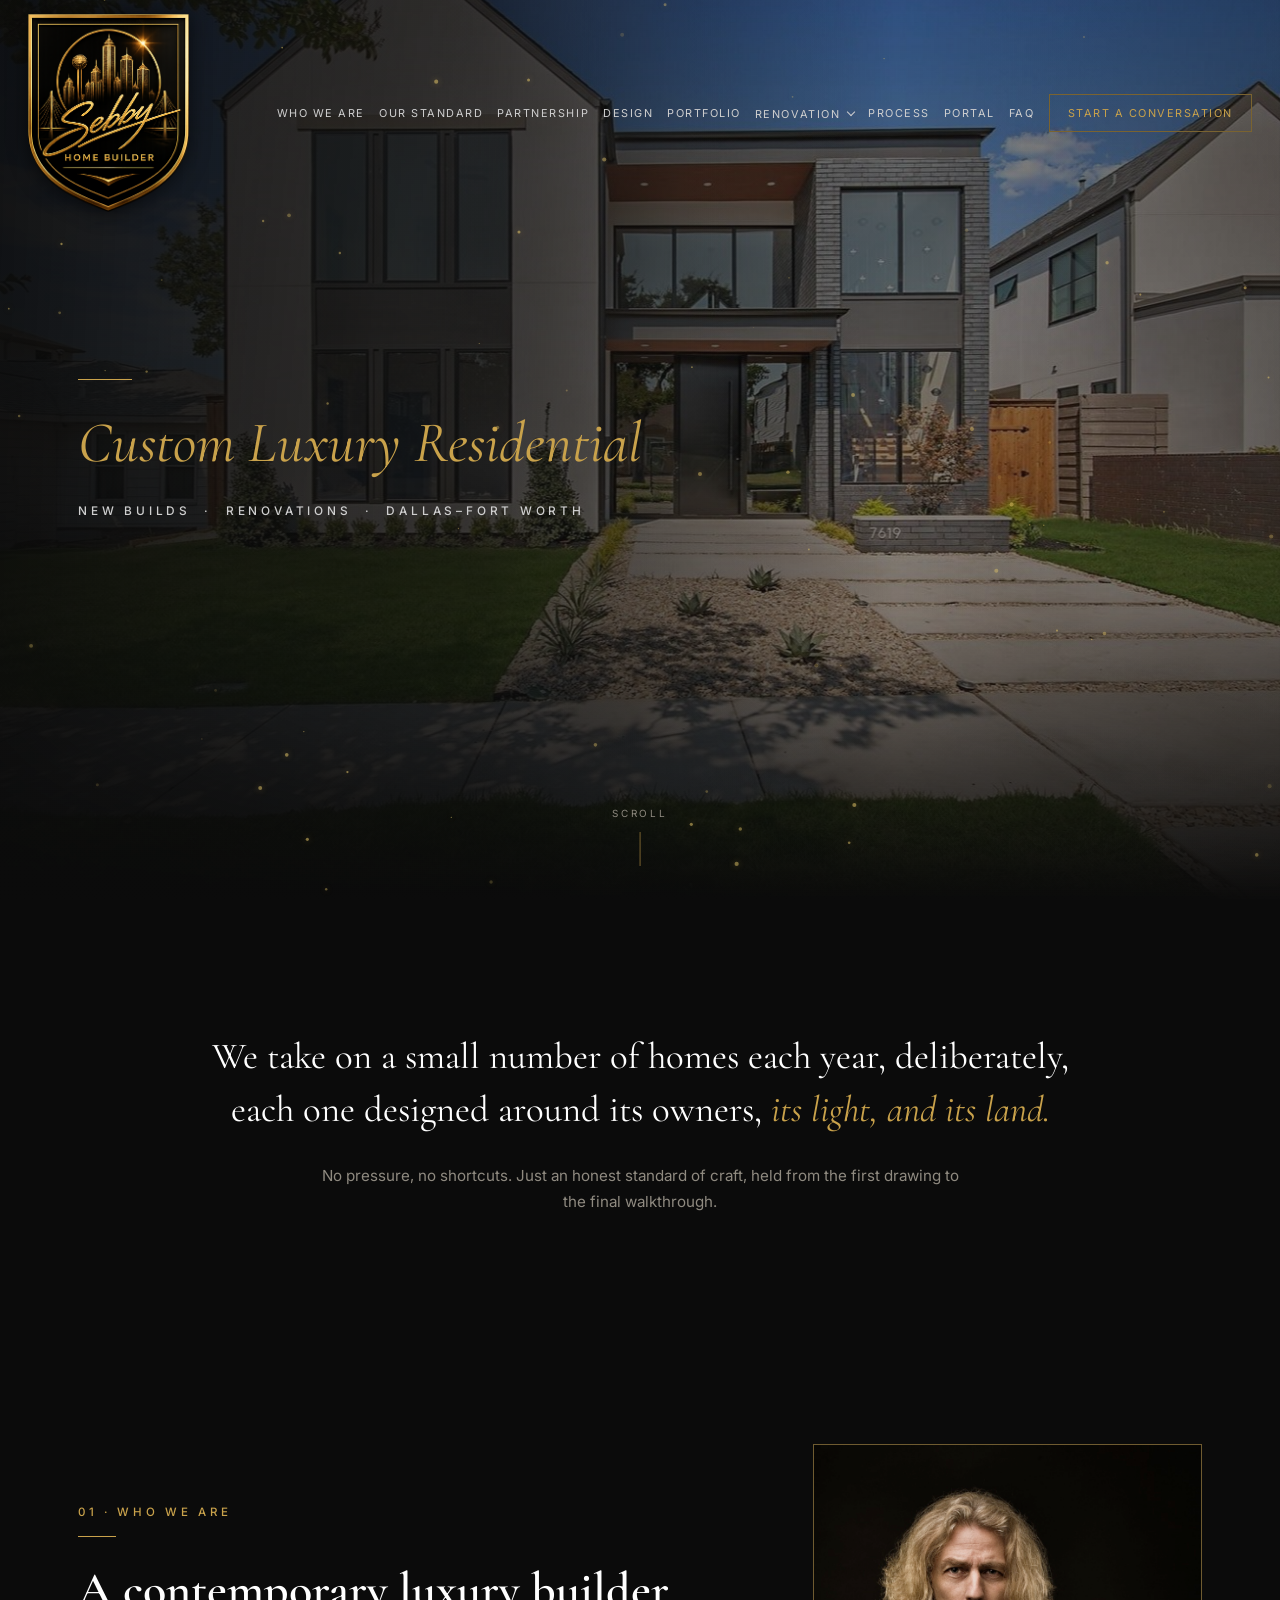
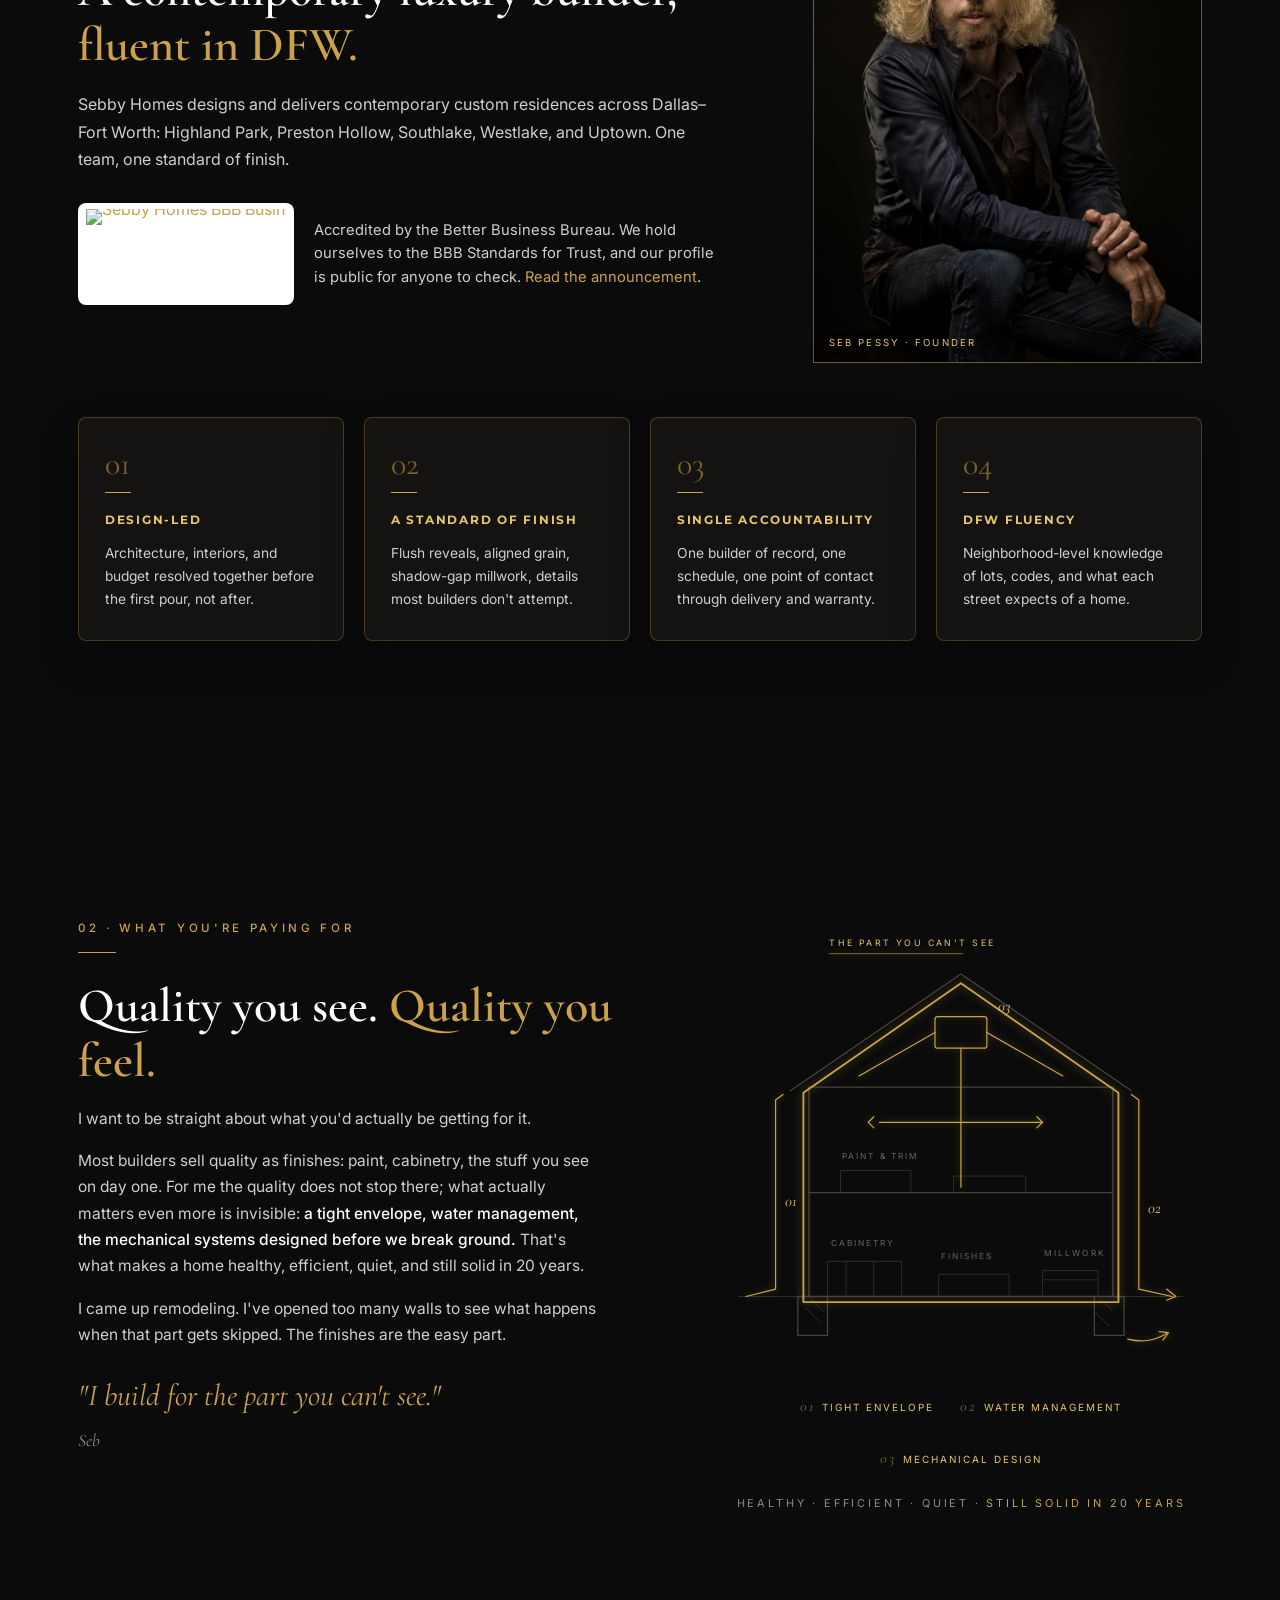
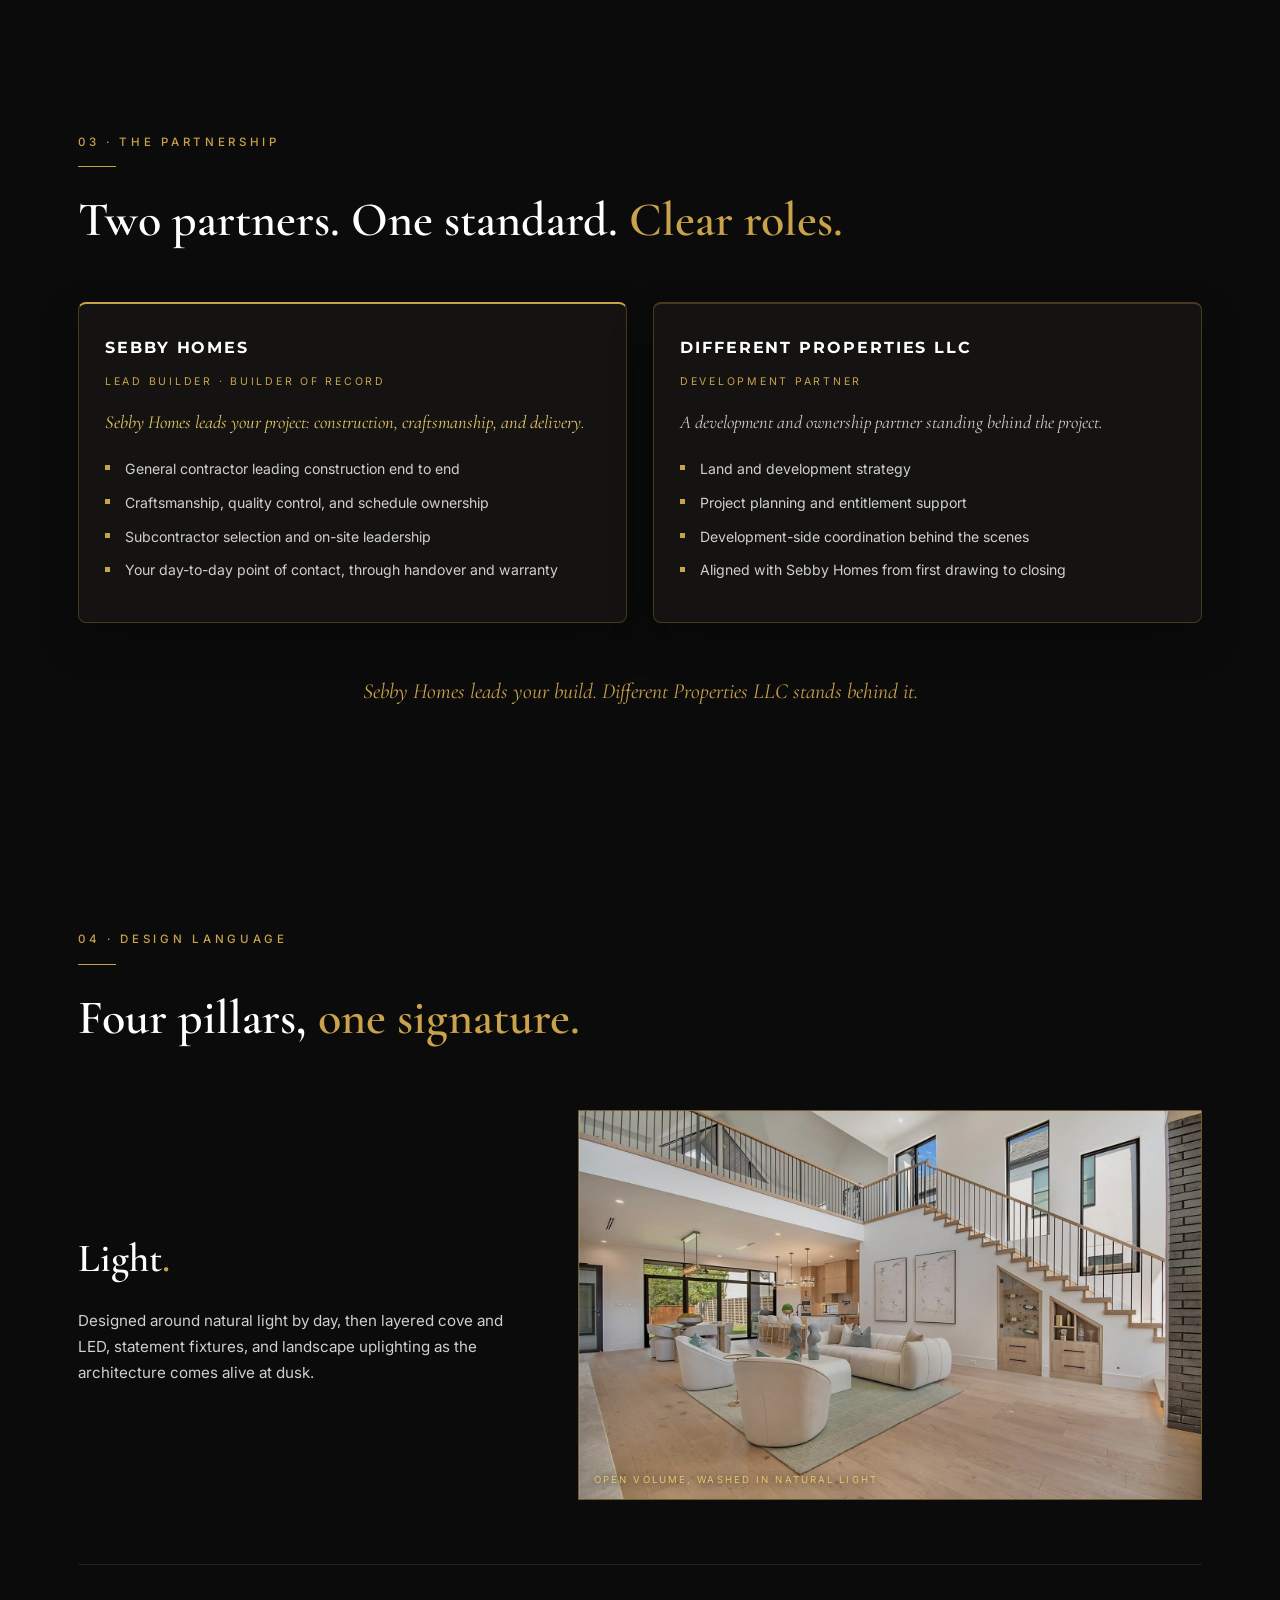
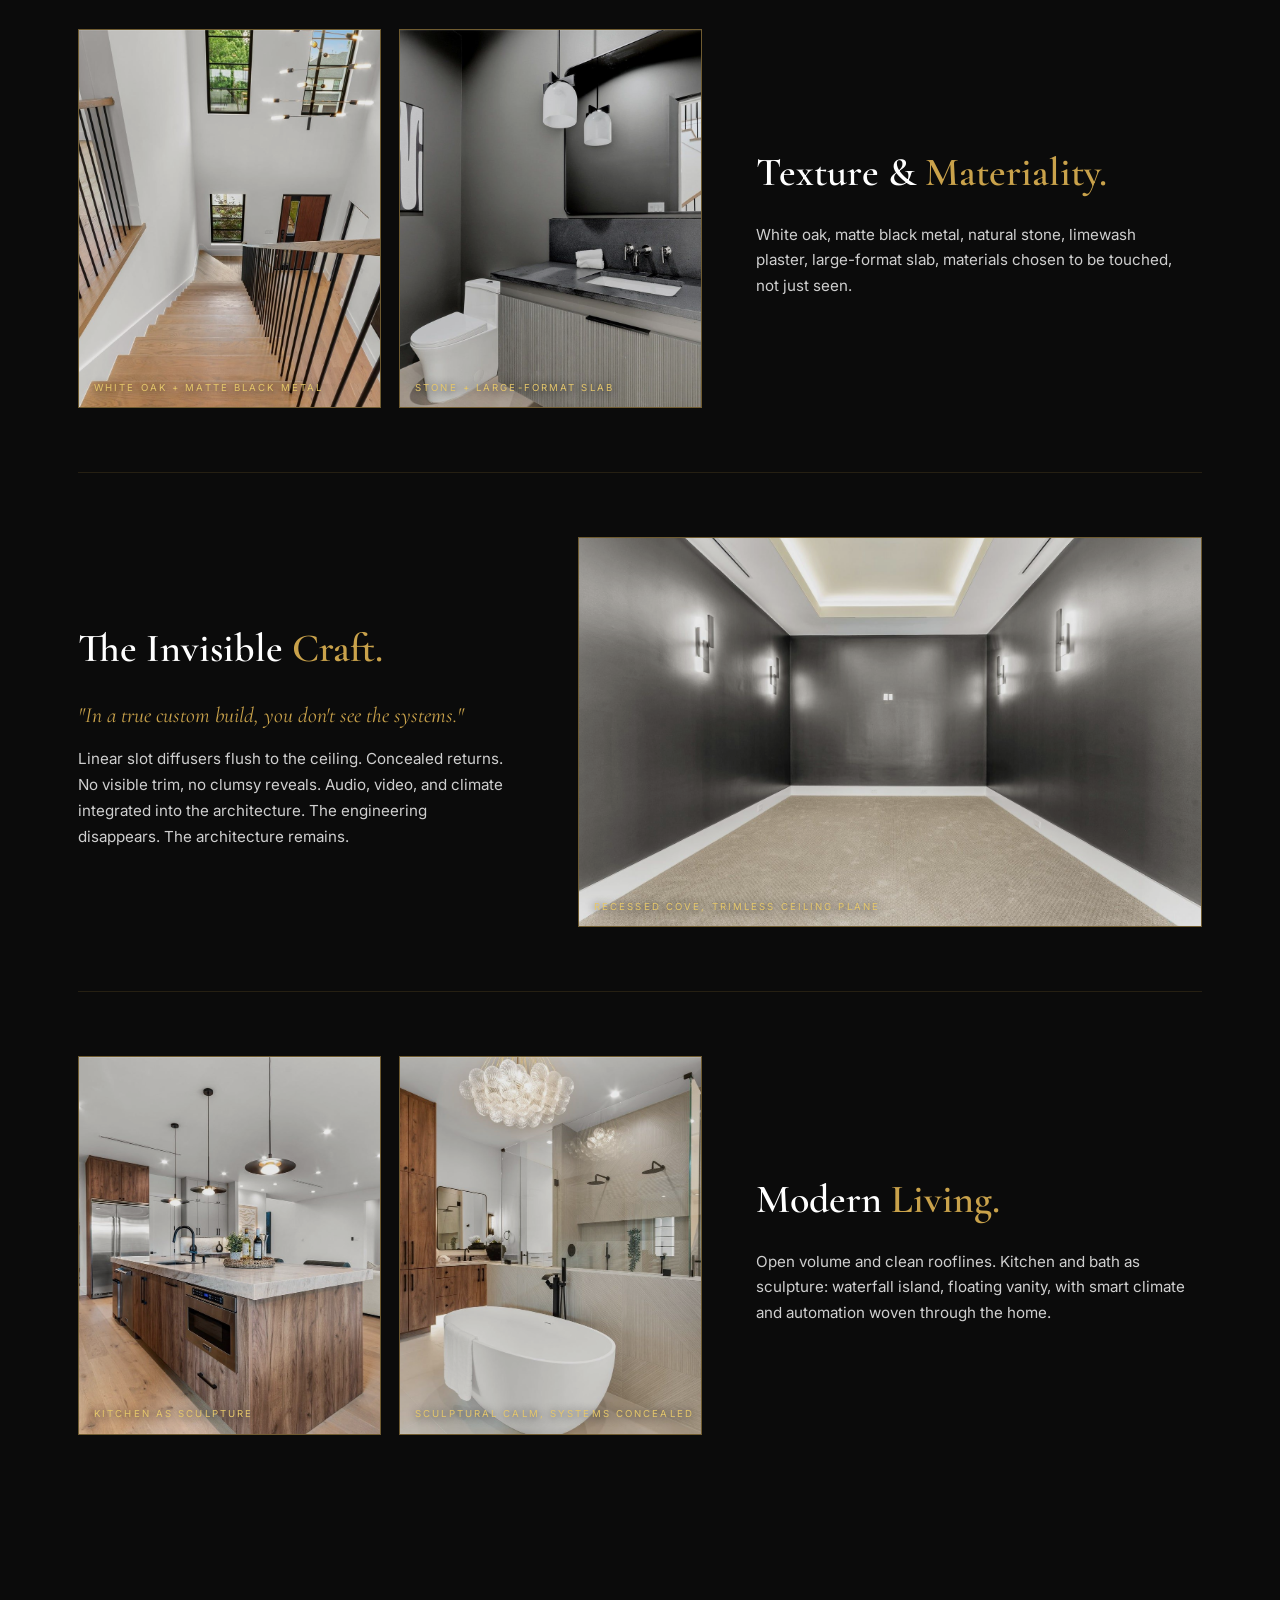
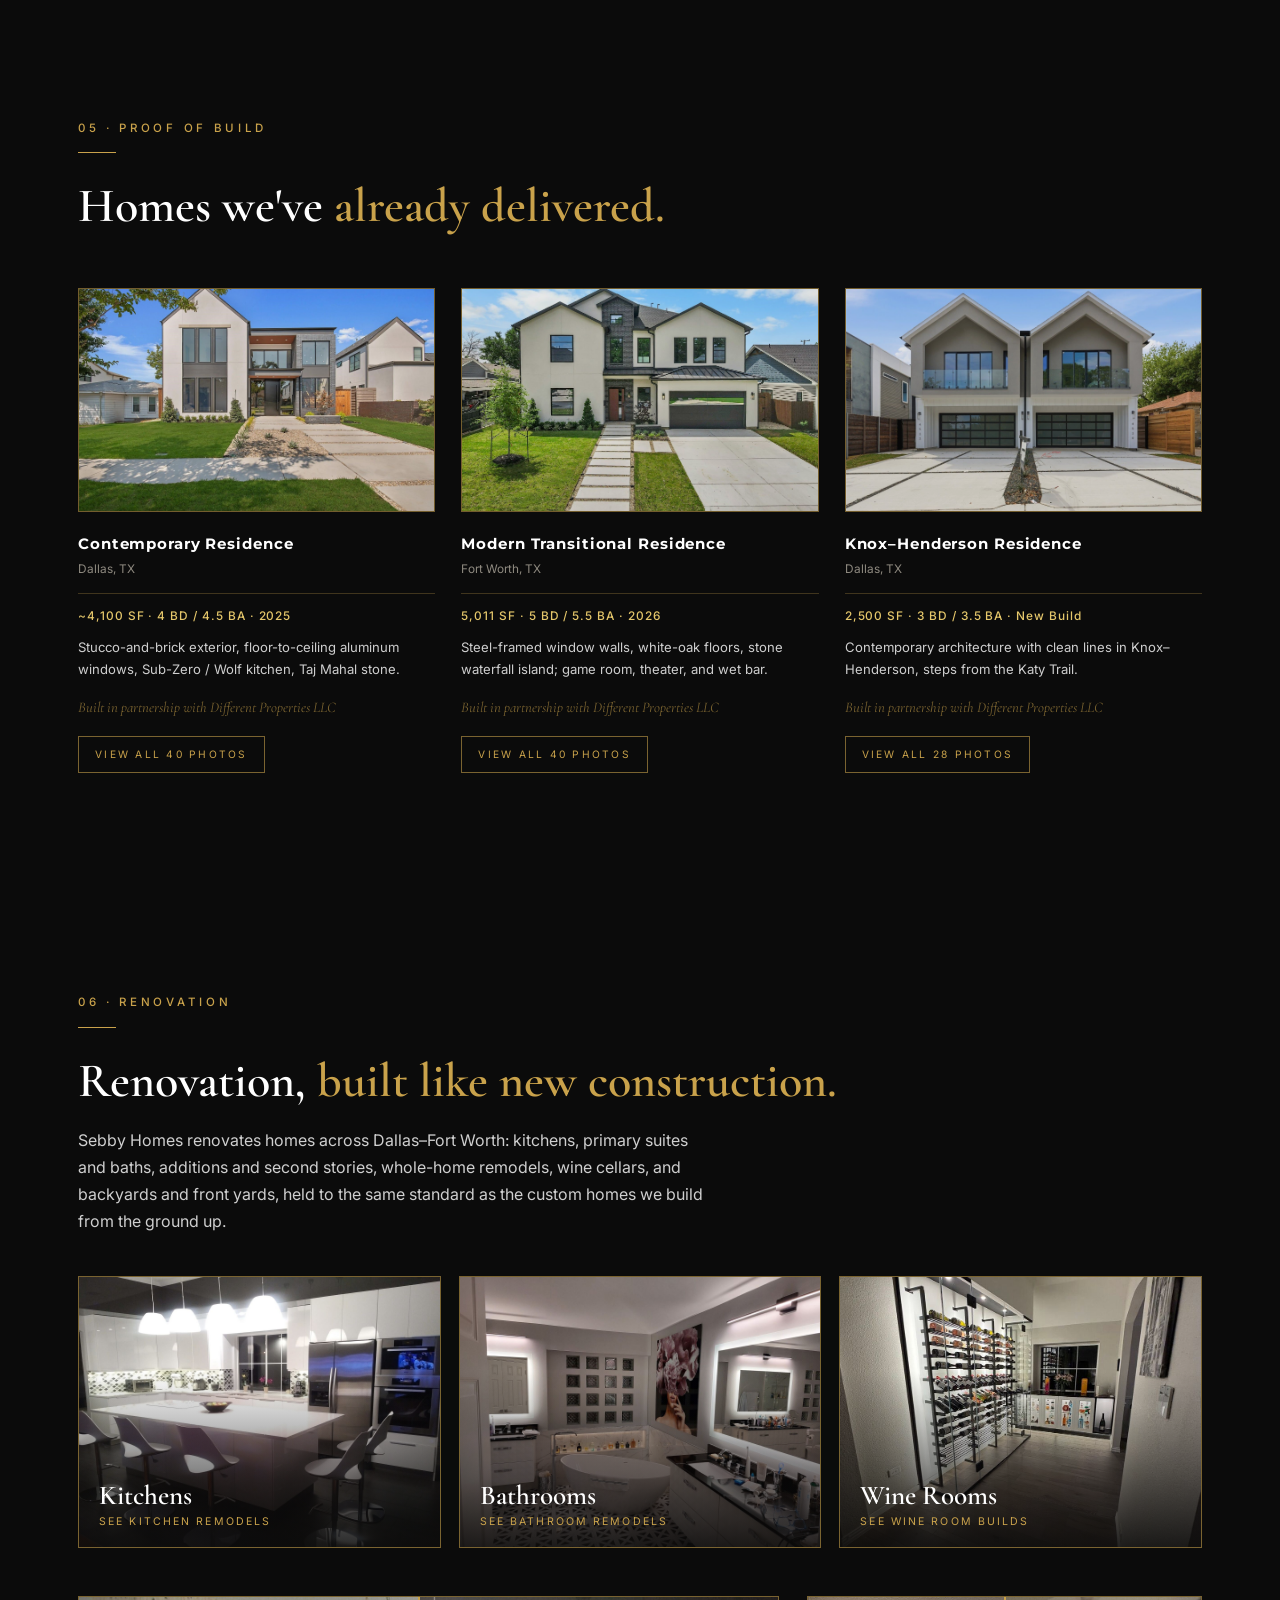
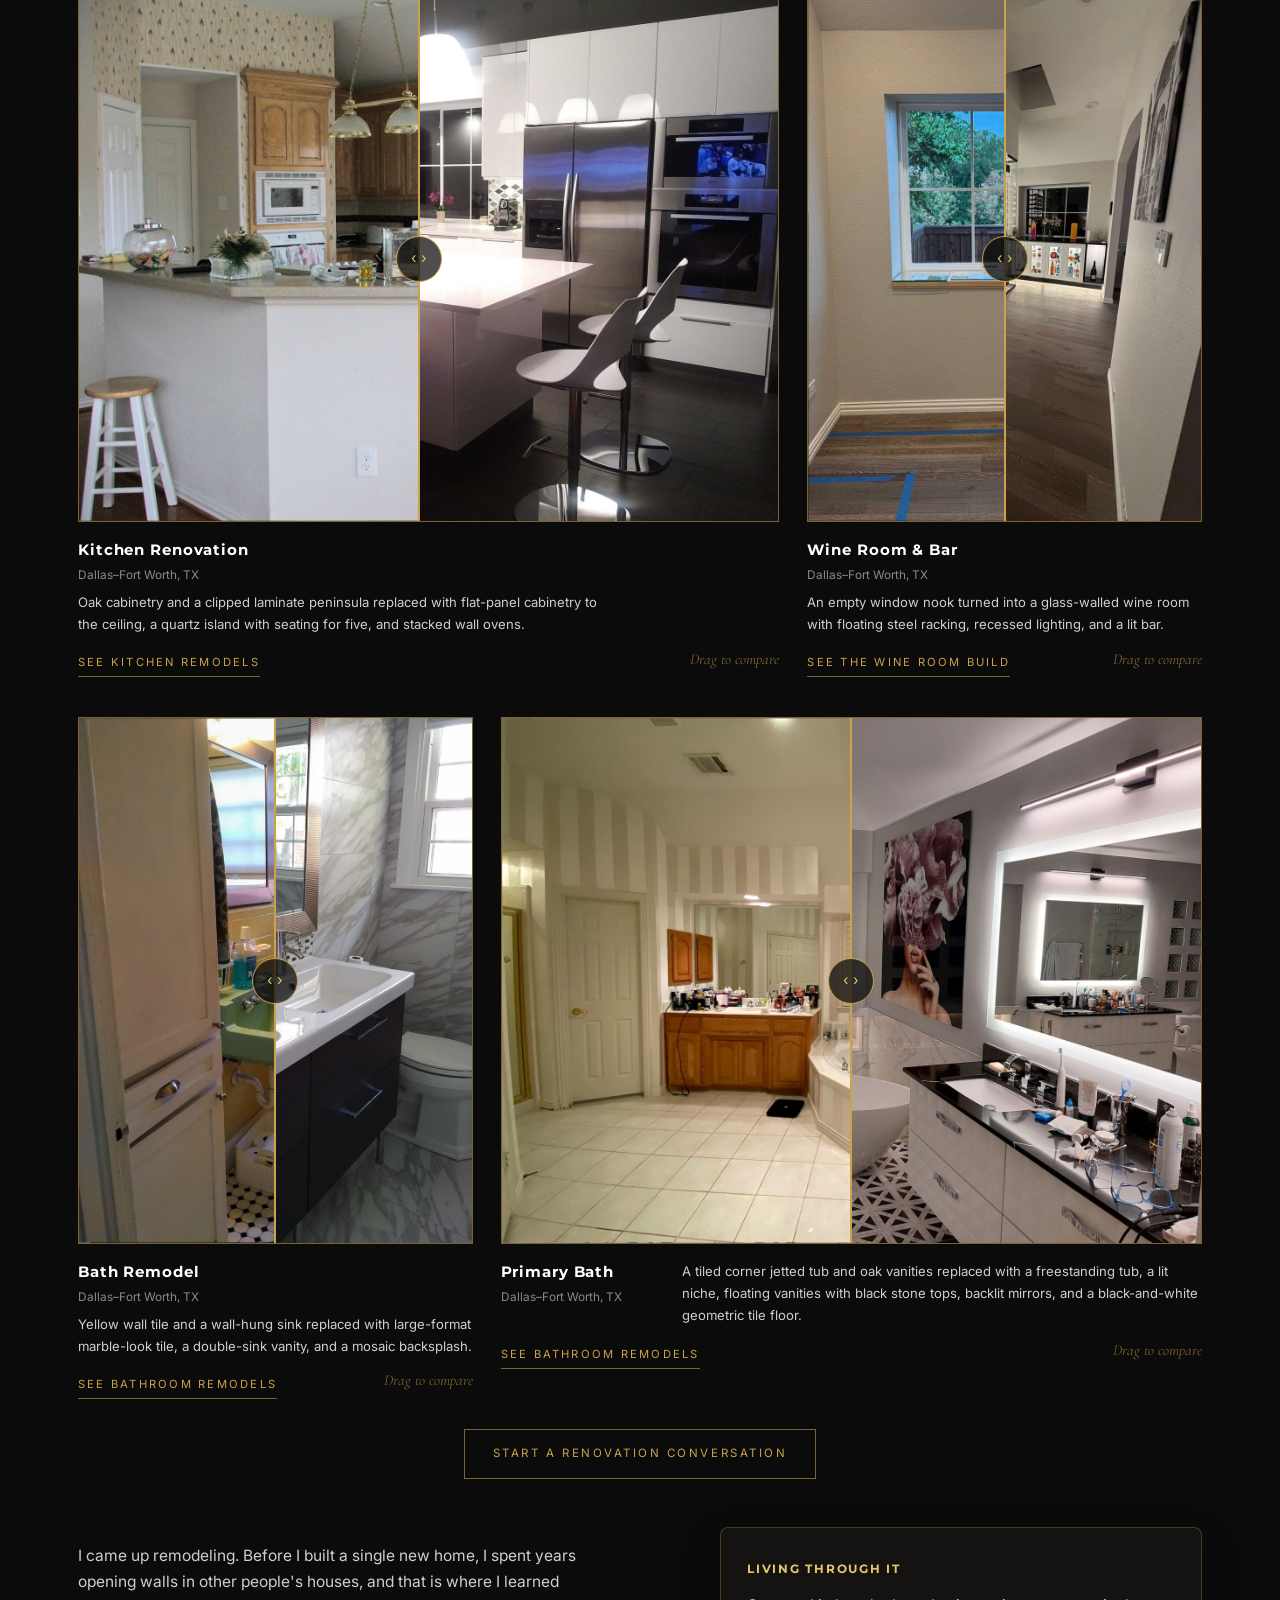
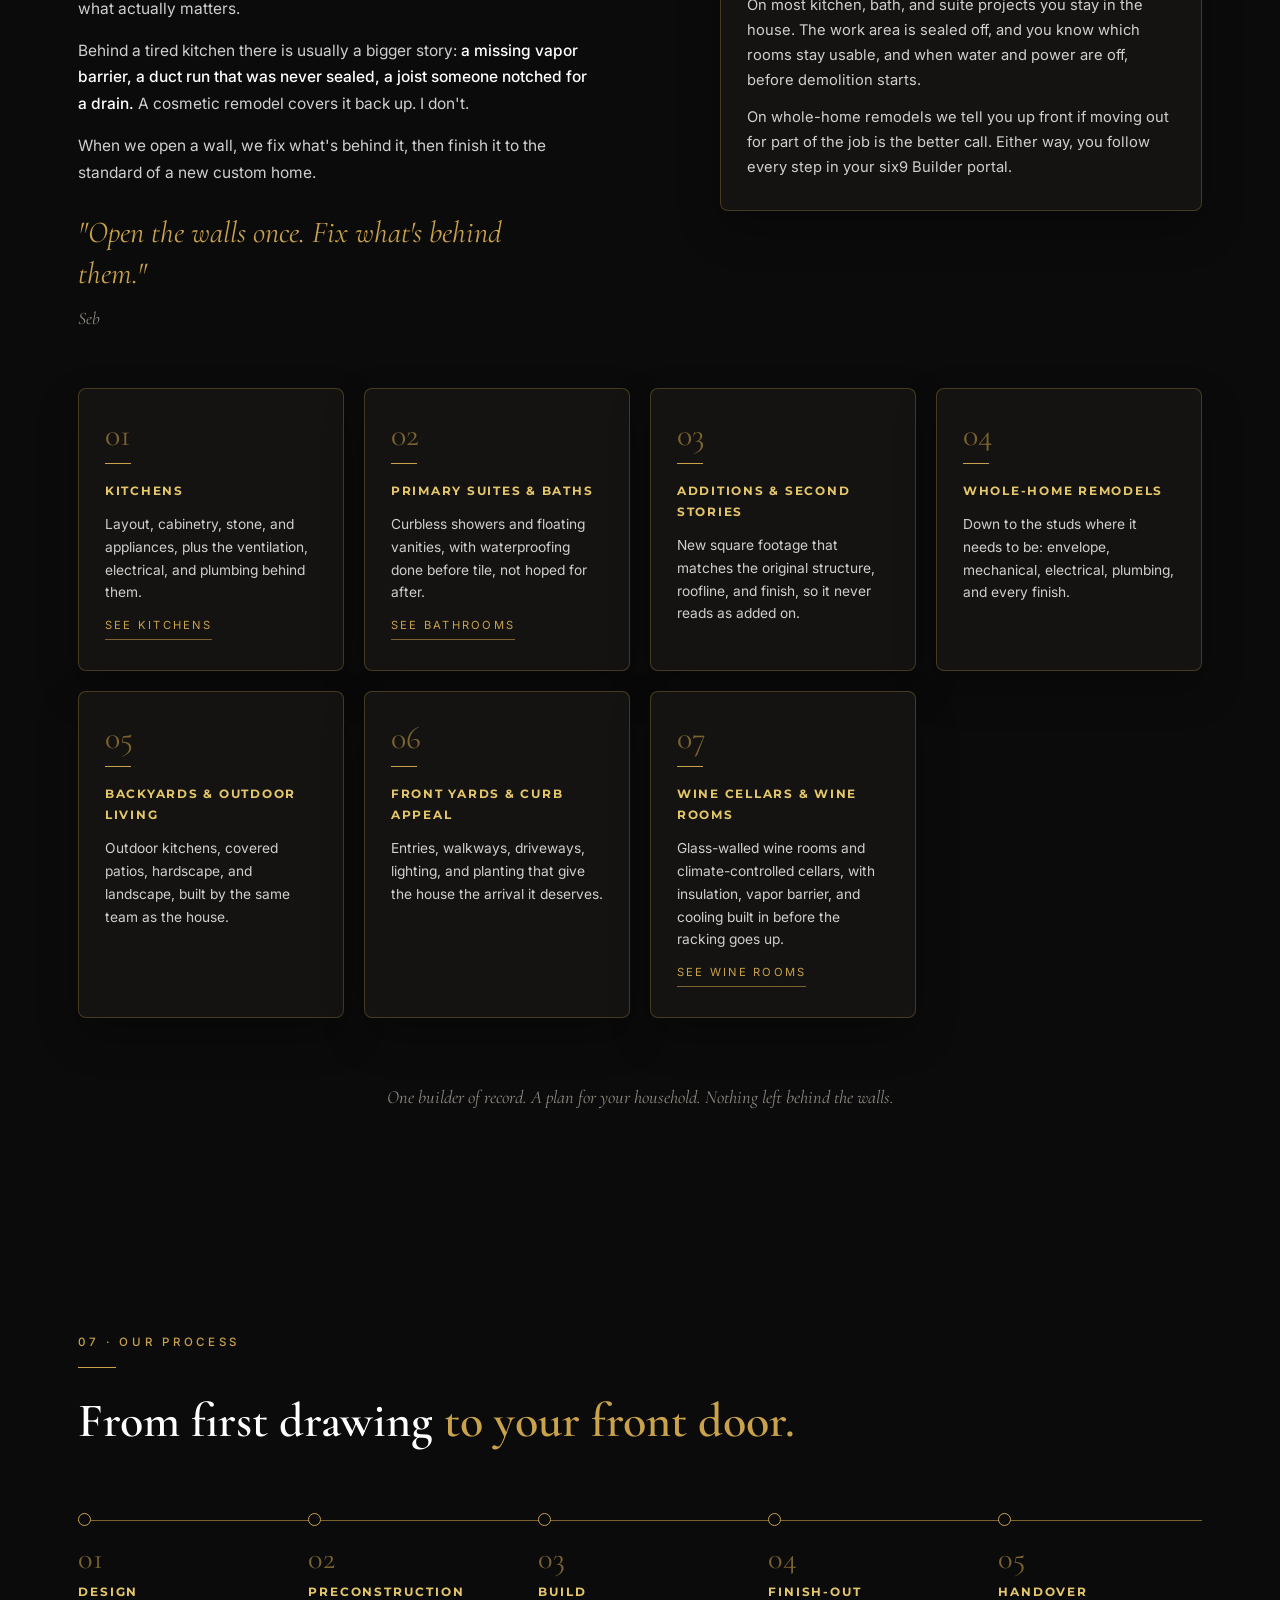
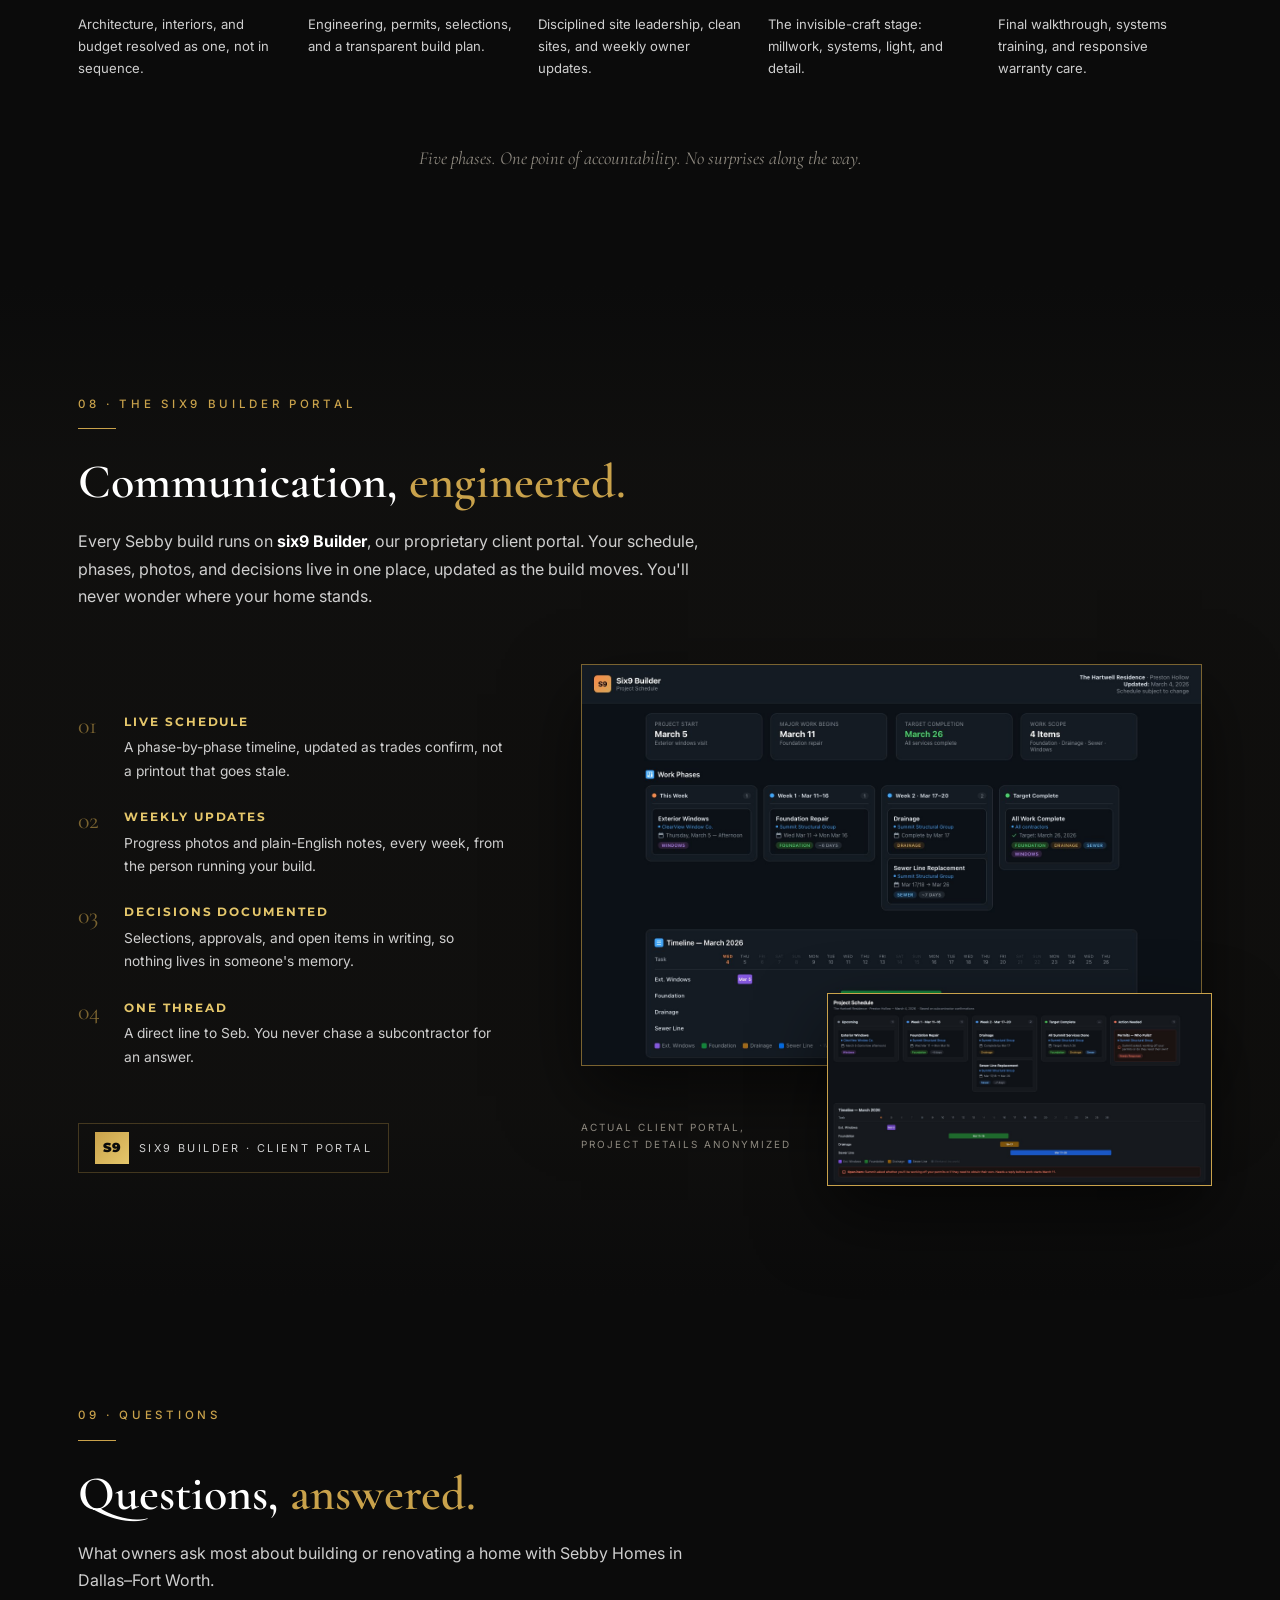
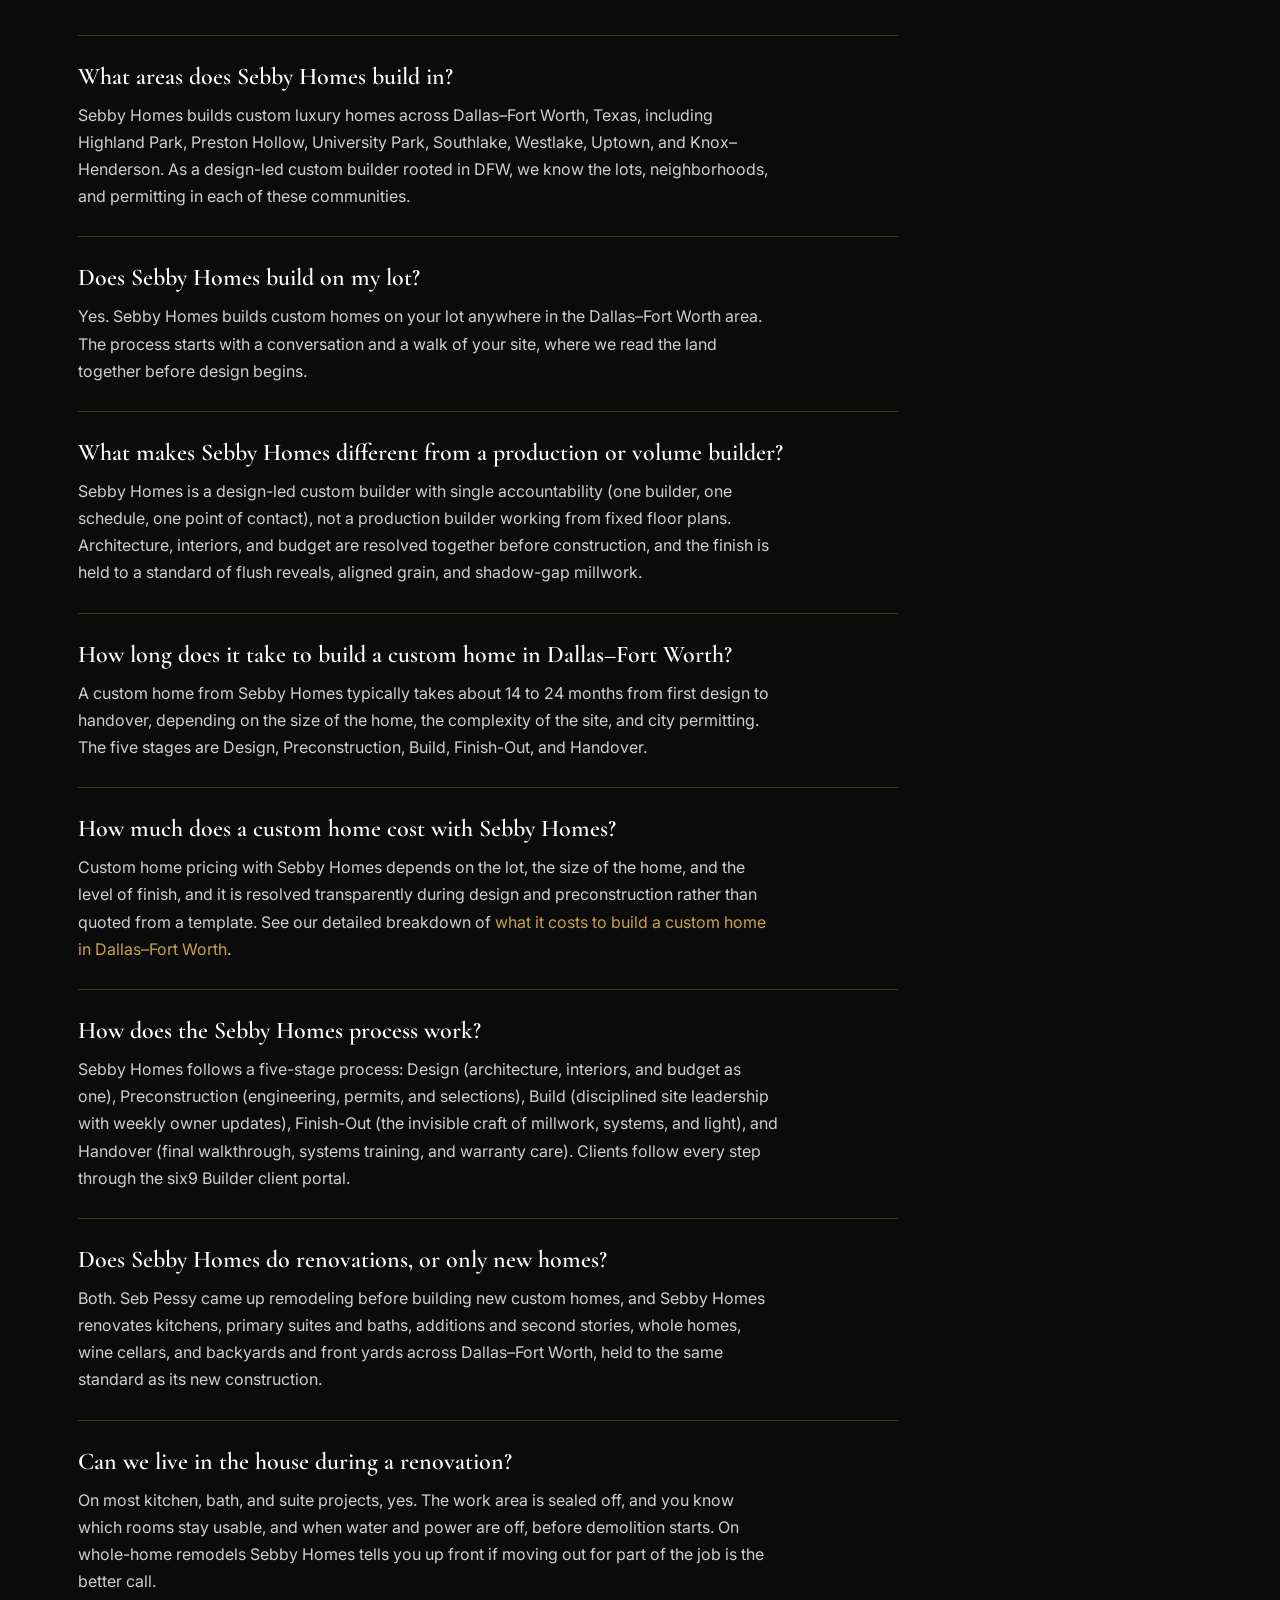
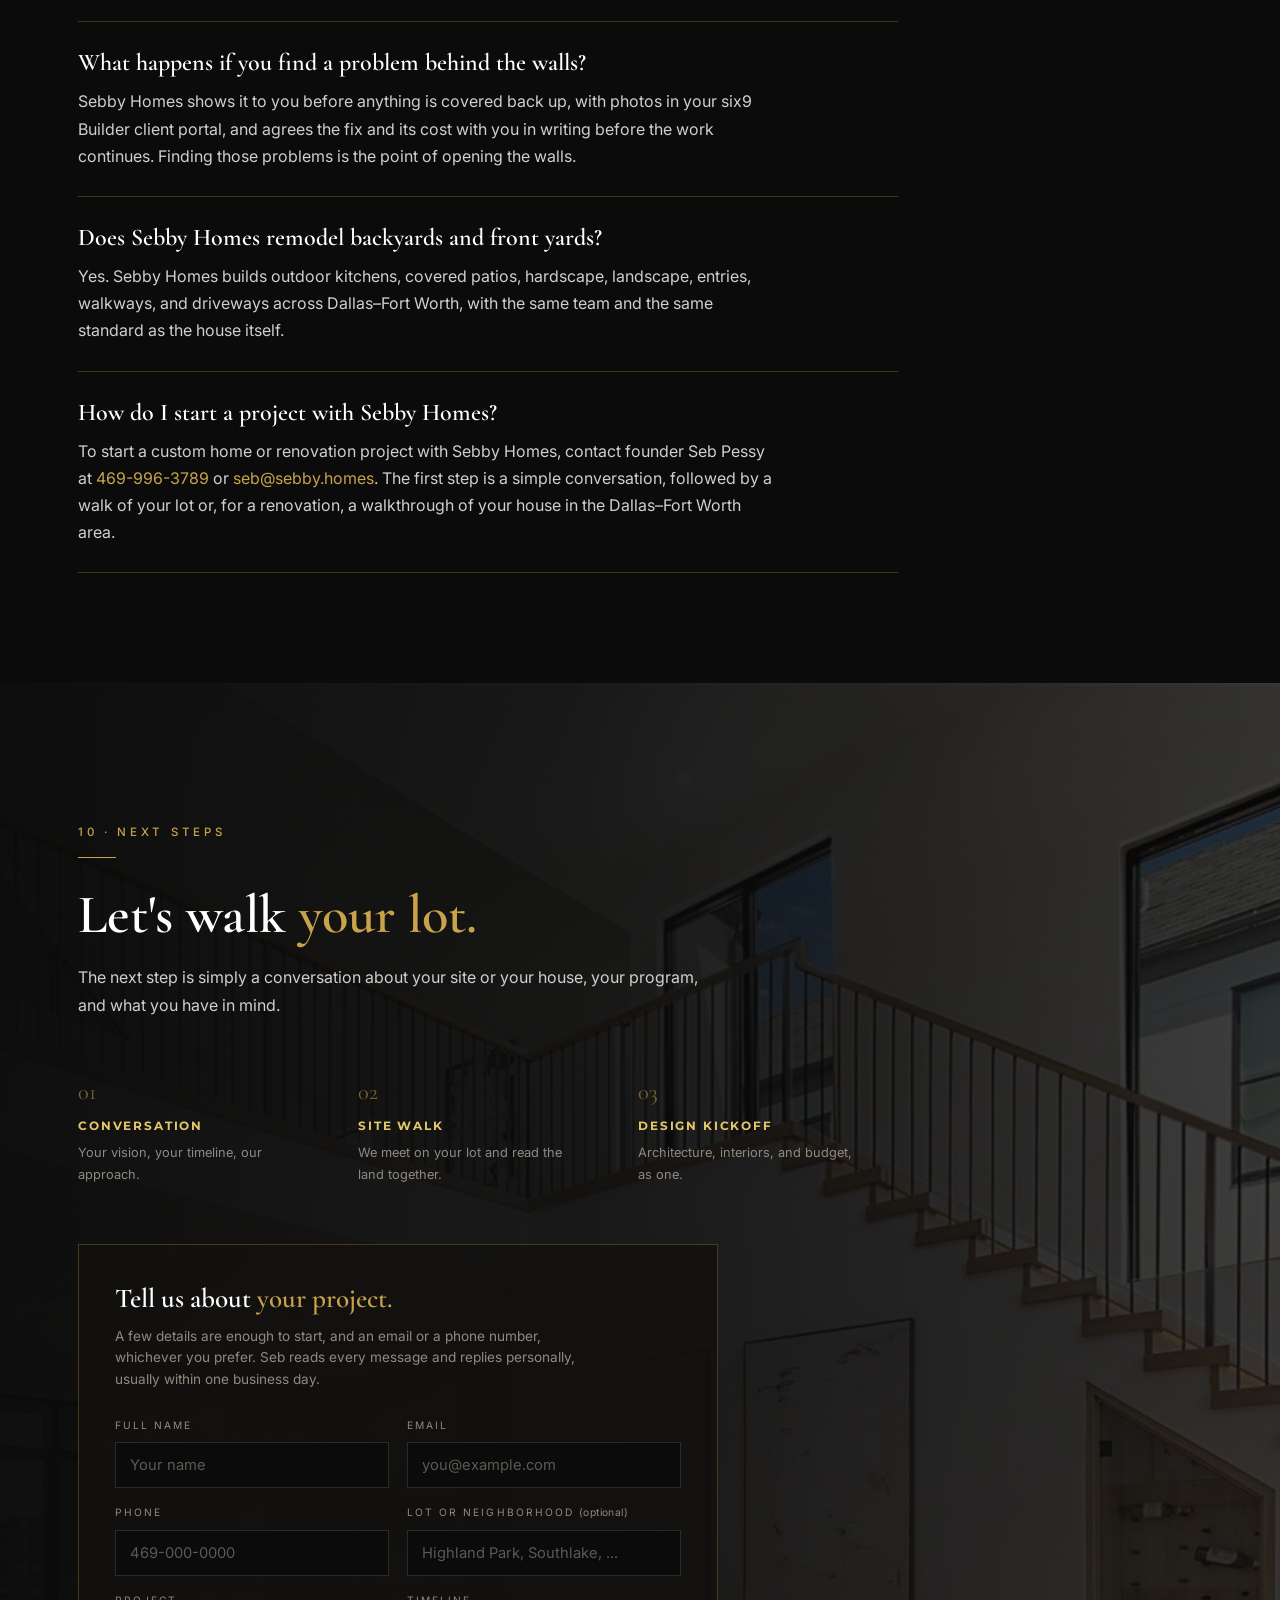
==== commit 6da78216: "Show the footer BBB seal at BBB's native size and refresh the journal stylesheet Co-Authored-By: Cla" ====
--- a/index.html
+++ b/index.html
@@ -579,9 +579,9 @@
 
 /* footer */
 .bbbFoot{display:inline-flex;align-items:center;background:#fff;border-radius:6px;padding:4px 6px;line-height:0}
-.bbbFoot a{display:block;width:150px;height:68px;overflow:hidden}
-.bbbFoot img{display:block;width:300px;height:68px;max-width:none}
-.bbbFoot a:hover img{margin-left:-150px}
+.bbbFoot a{display:block;width:200px;height:90px;overflow:hidden}
+.bbbFoot img{display:block;width:400px;height:90px;max-width:none}
+.bbbFoot a:hover img{margin-left:-200px}
 .bbbTrust{display:flex;align-items:center;gap:20px;margin-top:30px;max-width:640px}
 .bbbTrust .bbbSeal{flex:none;display:inline-flex;align-items:center;background:#fff;border-radius:8px;padding:6px 8px;line-height:0}
 .bbbTrust .bbbSeal a{display:block;width:200px;height:90px;overflow:hidden}
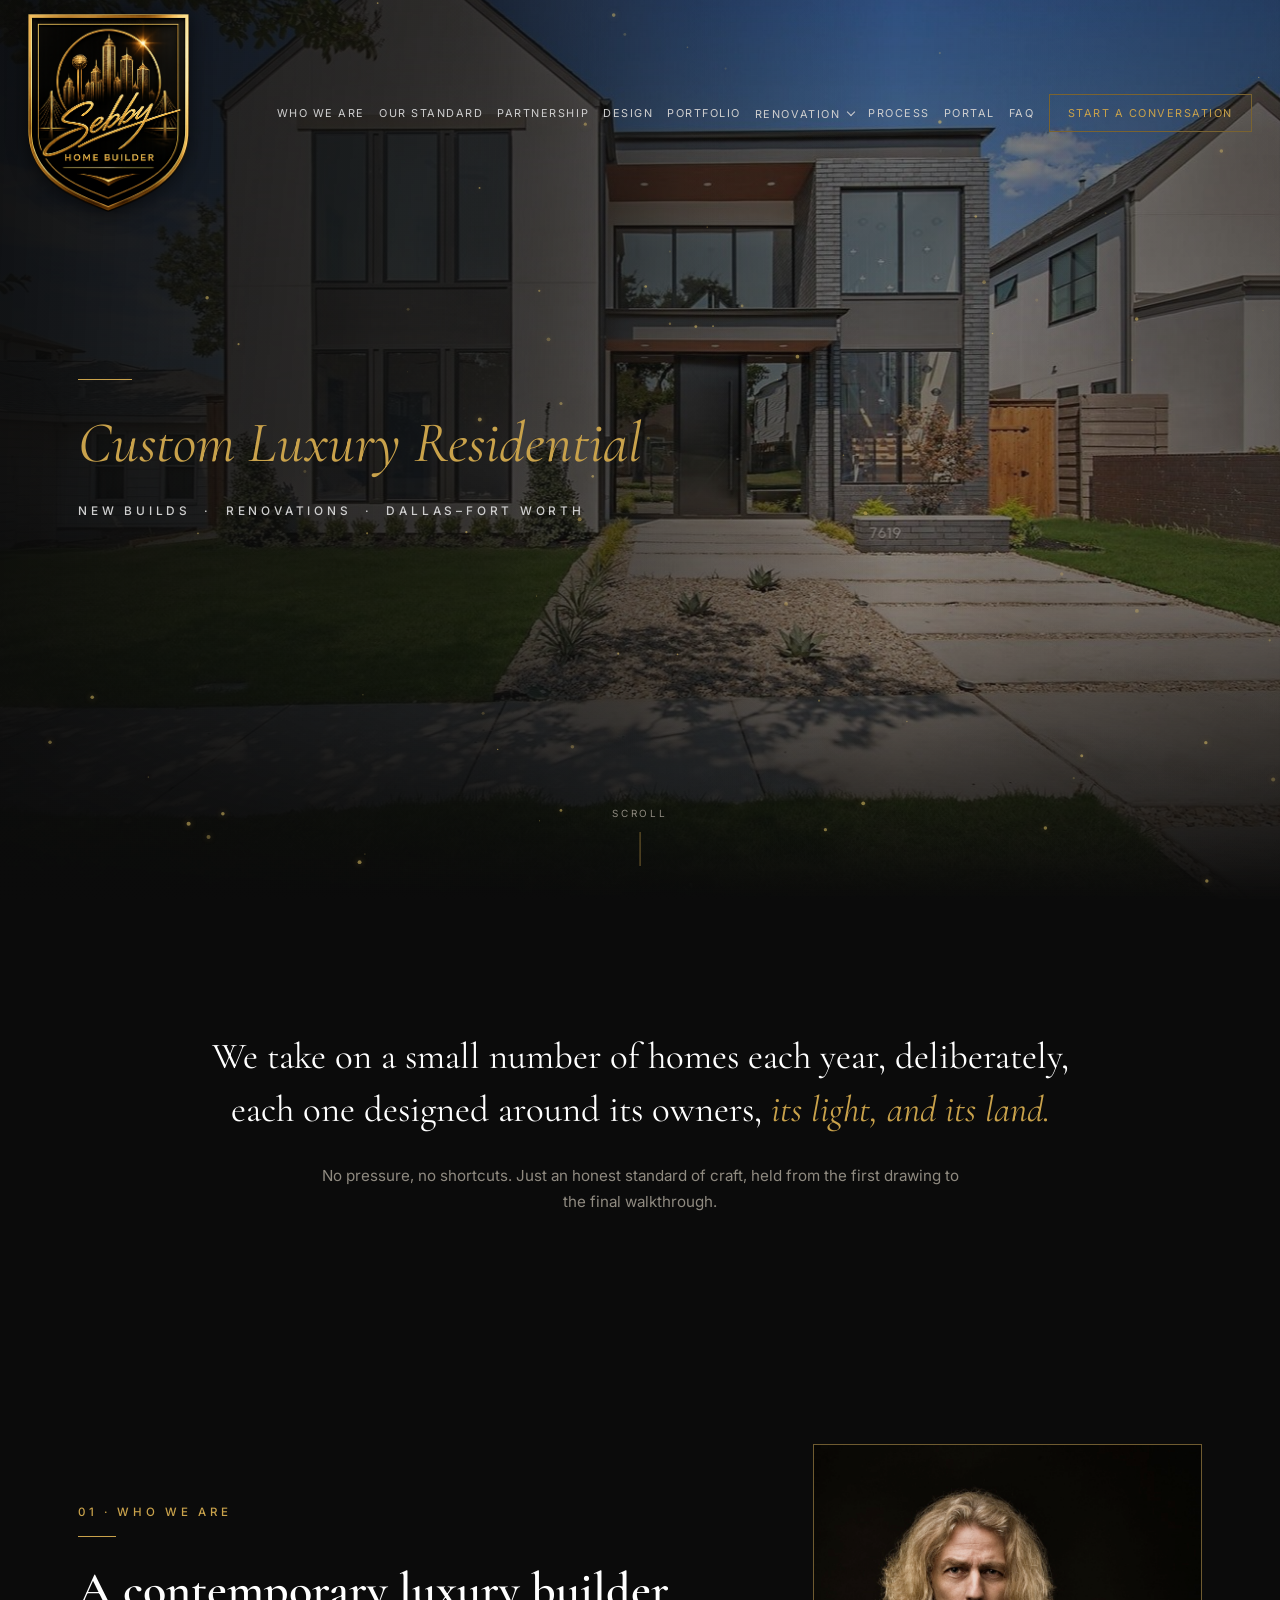
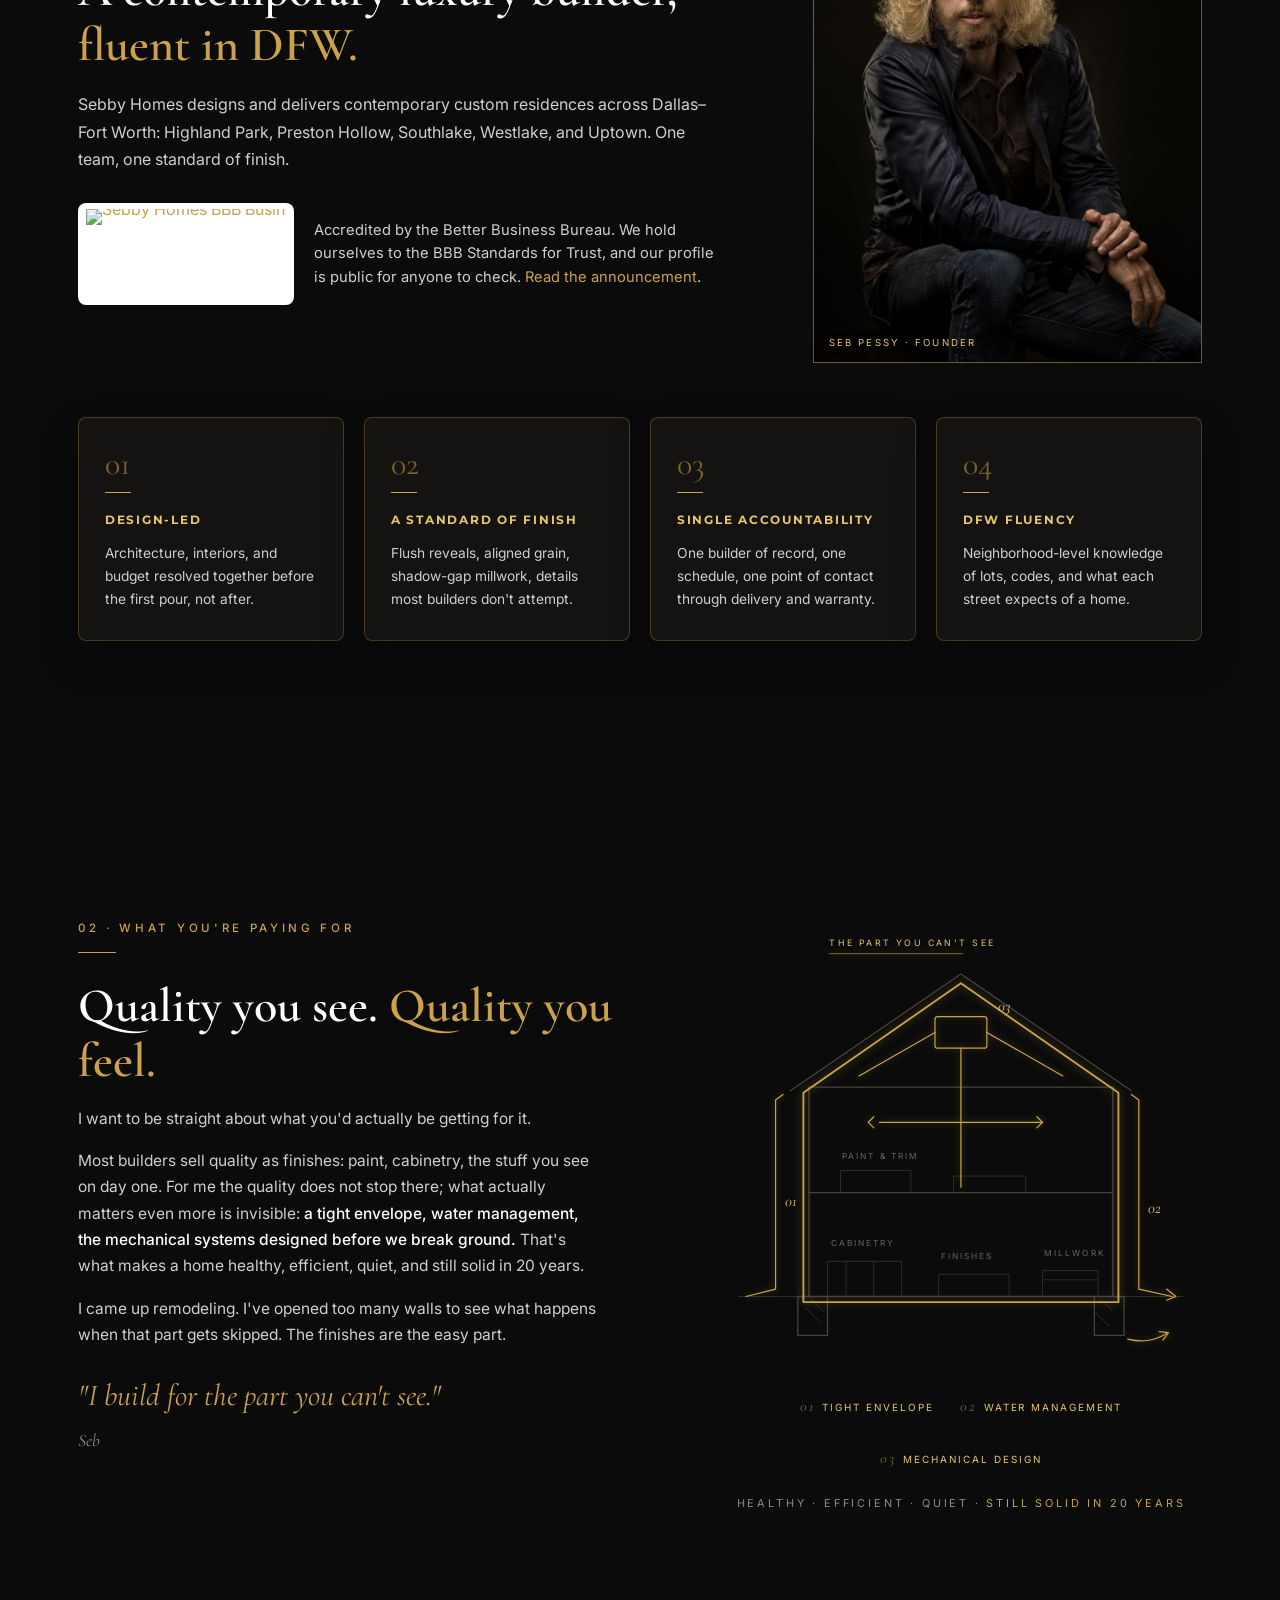
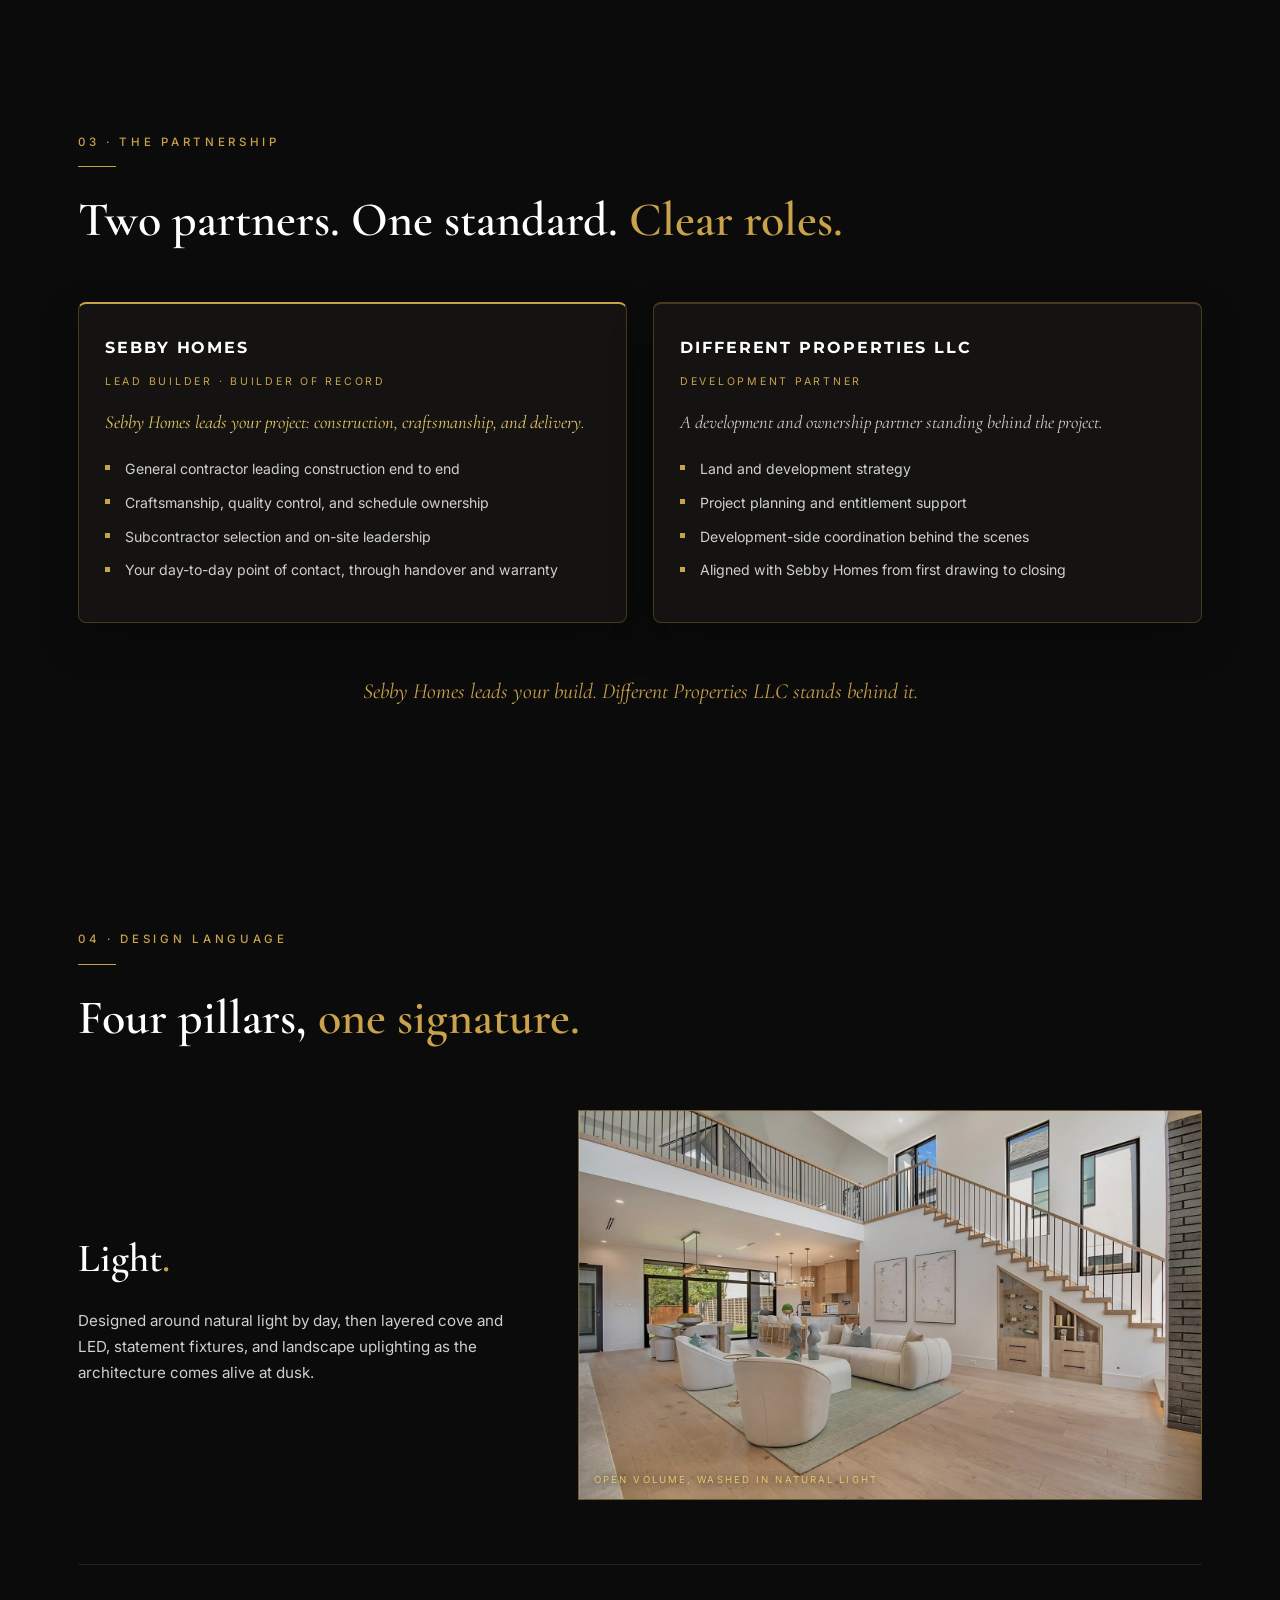
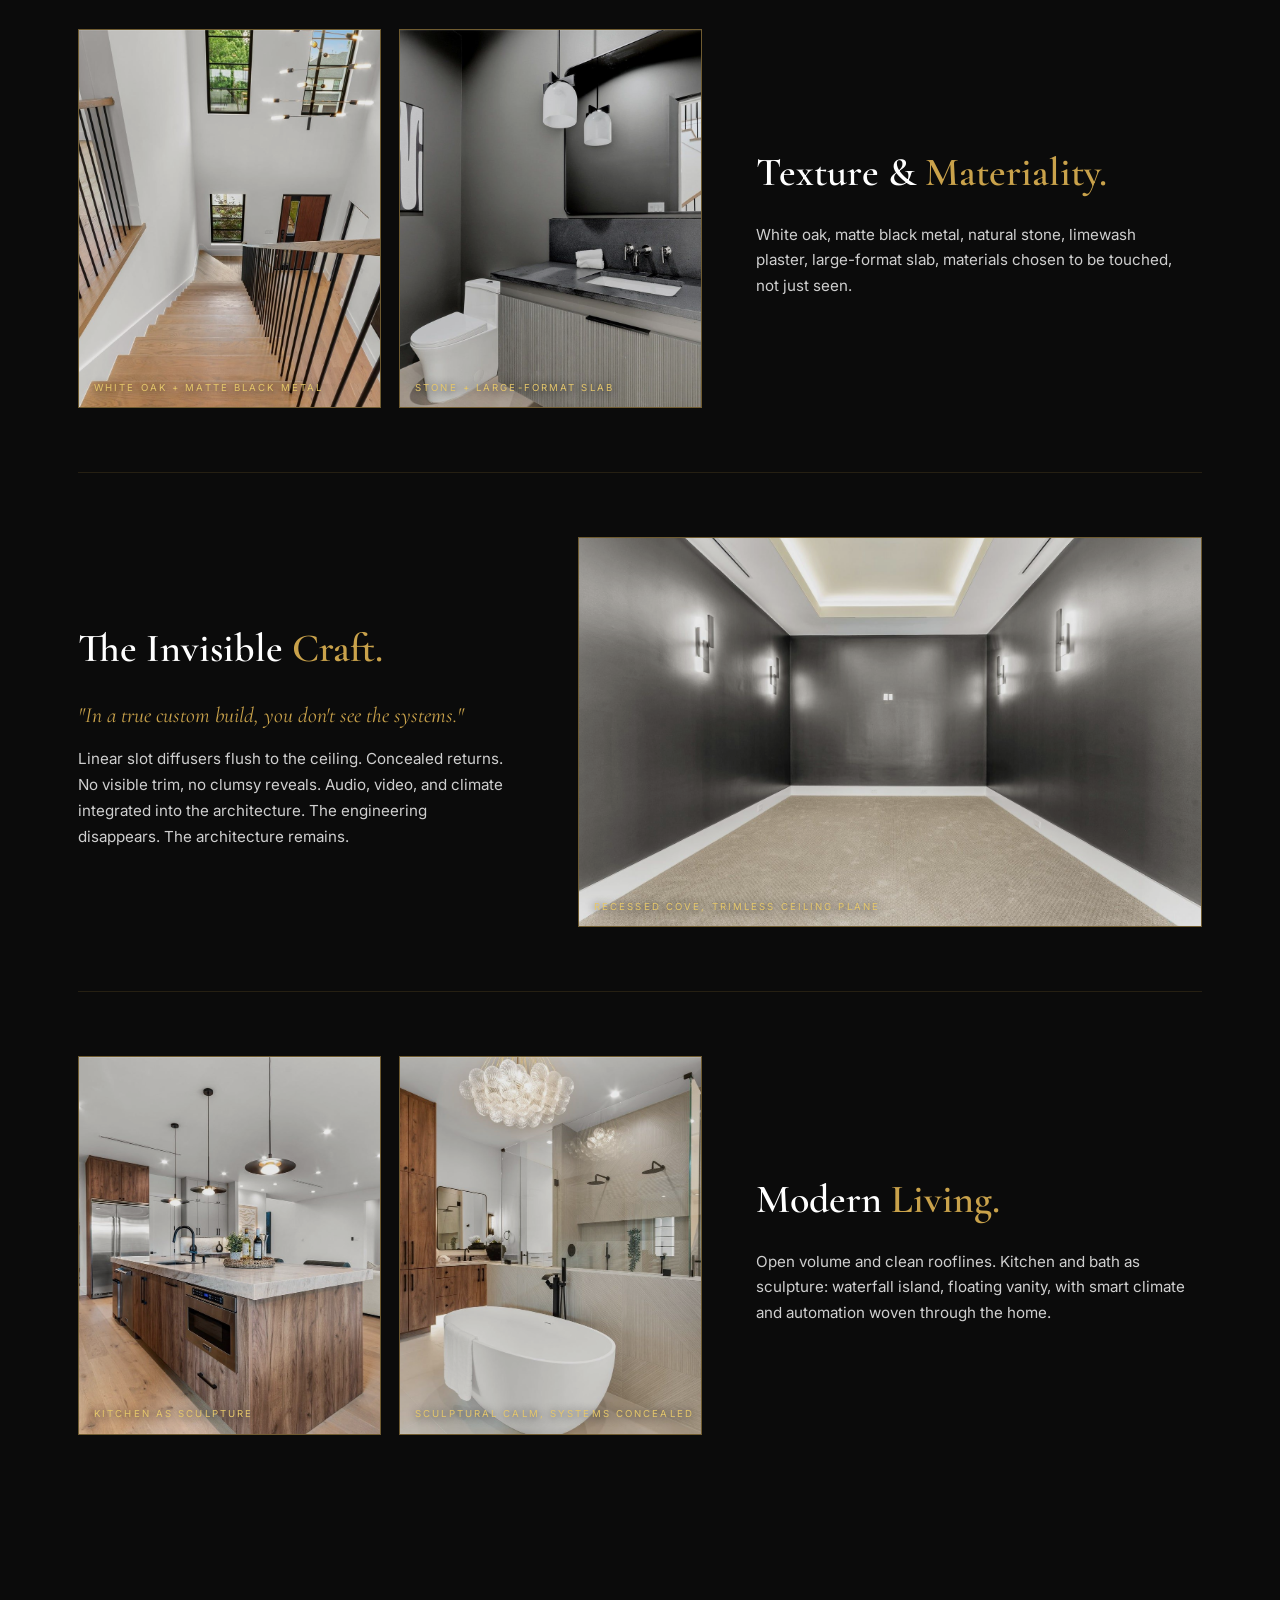
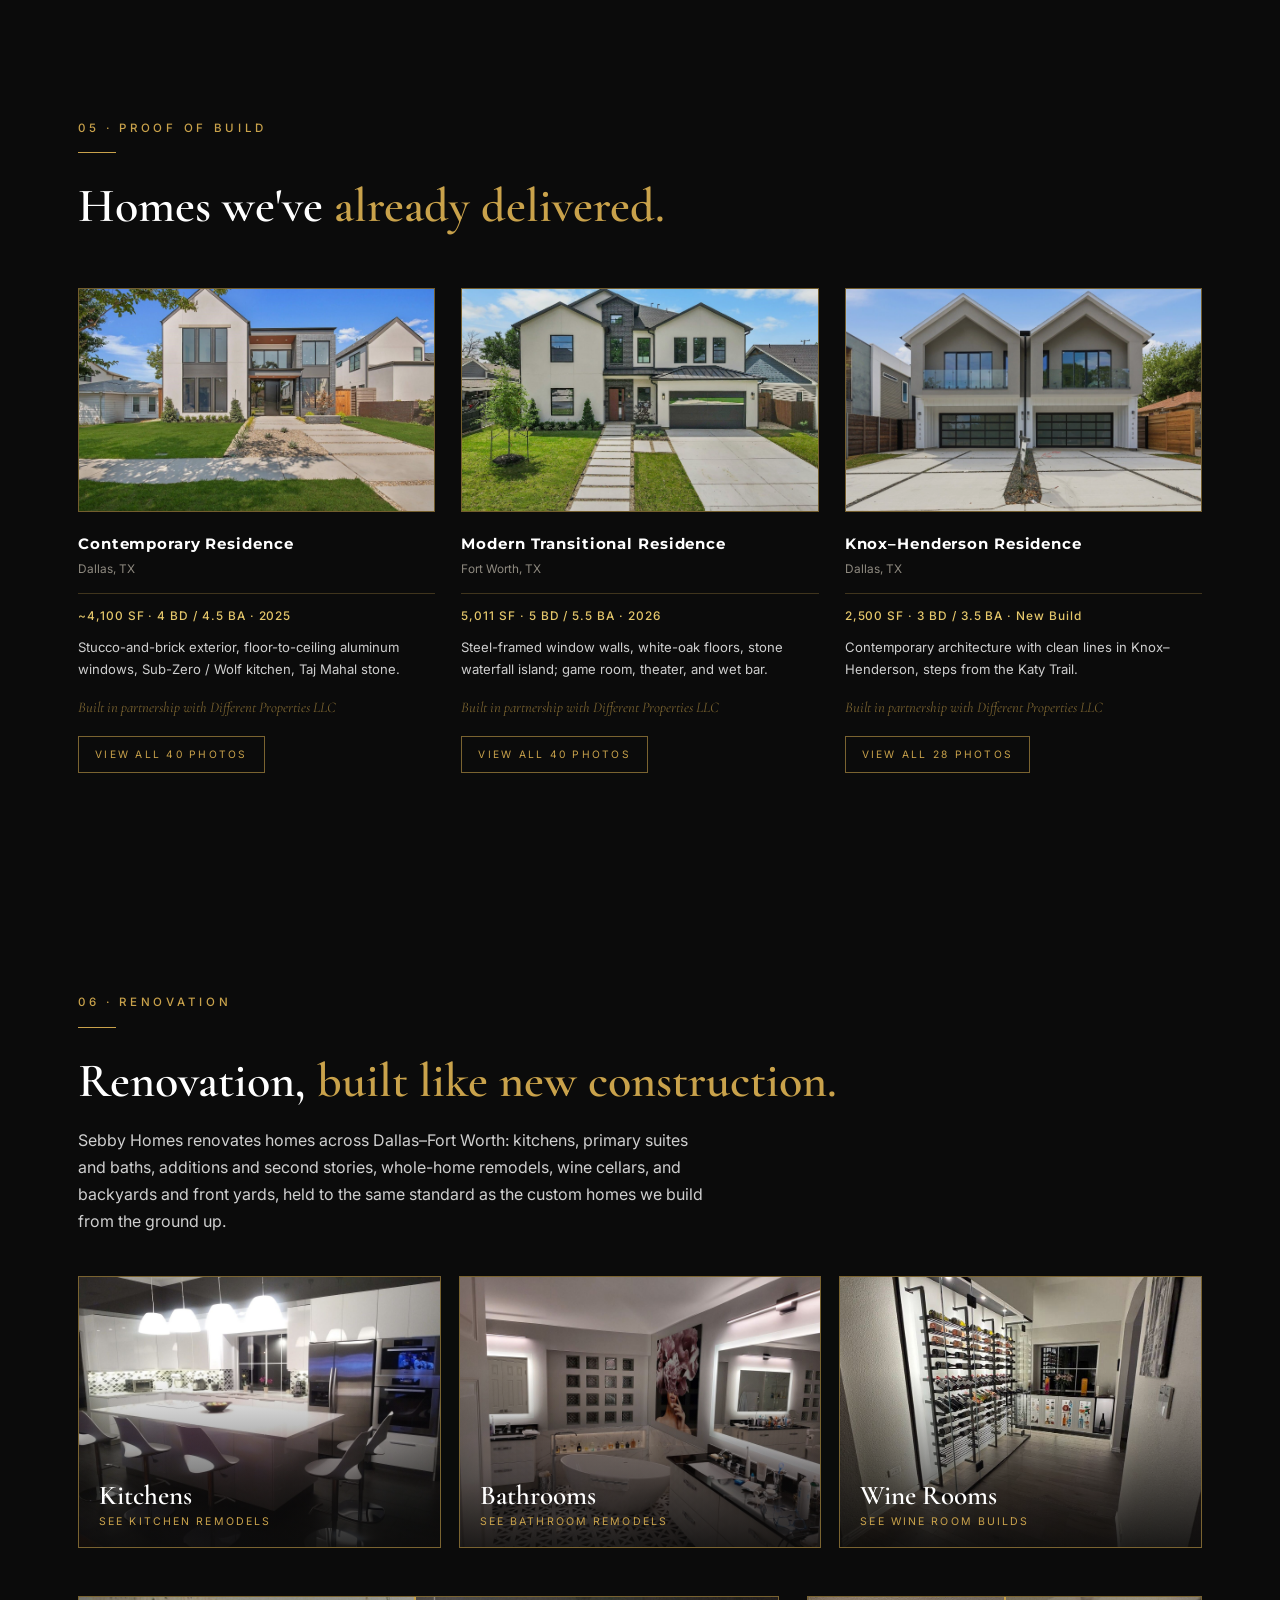
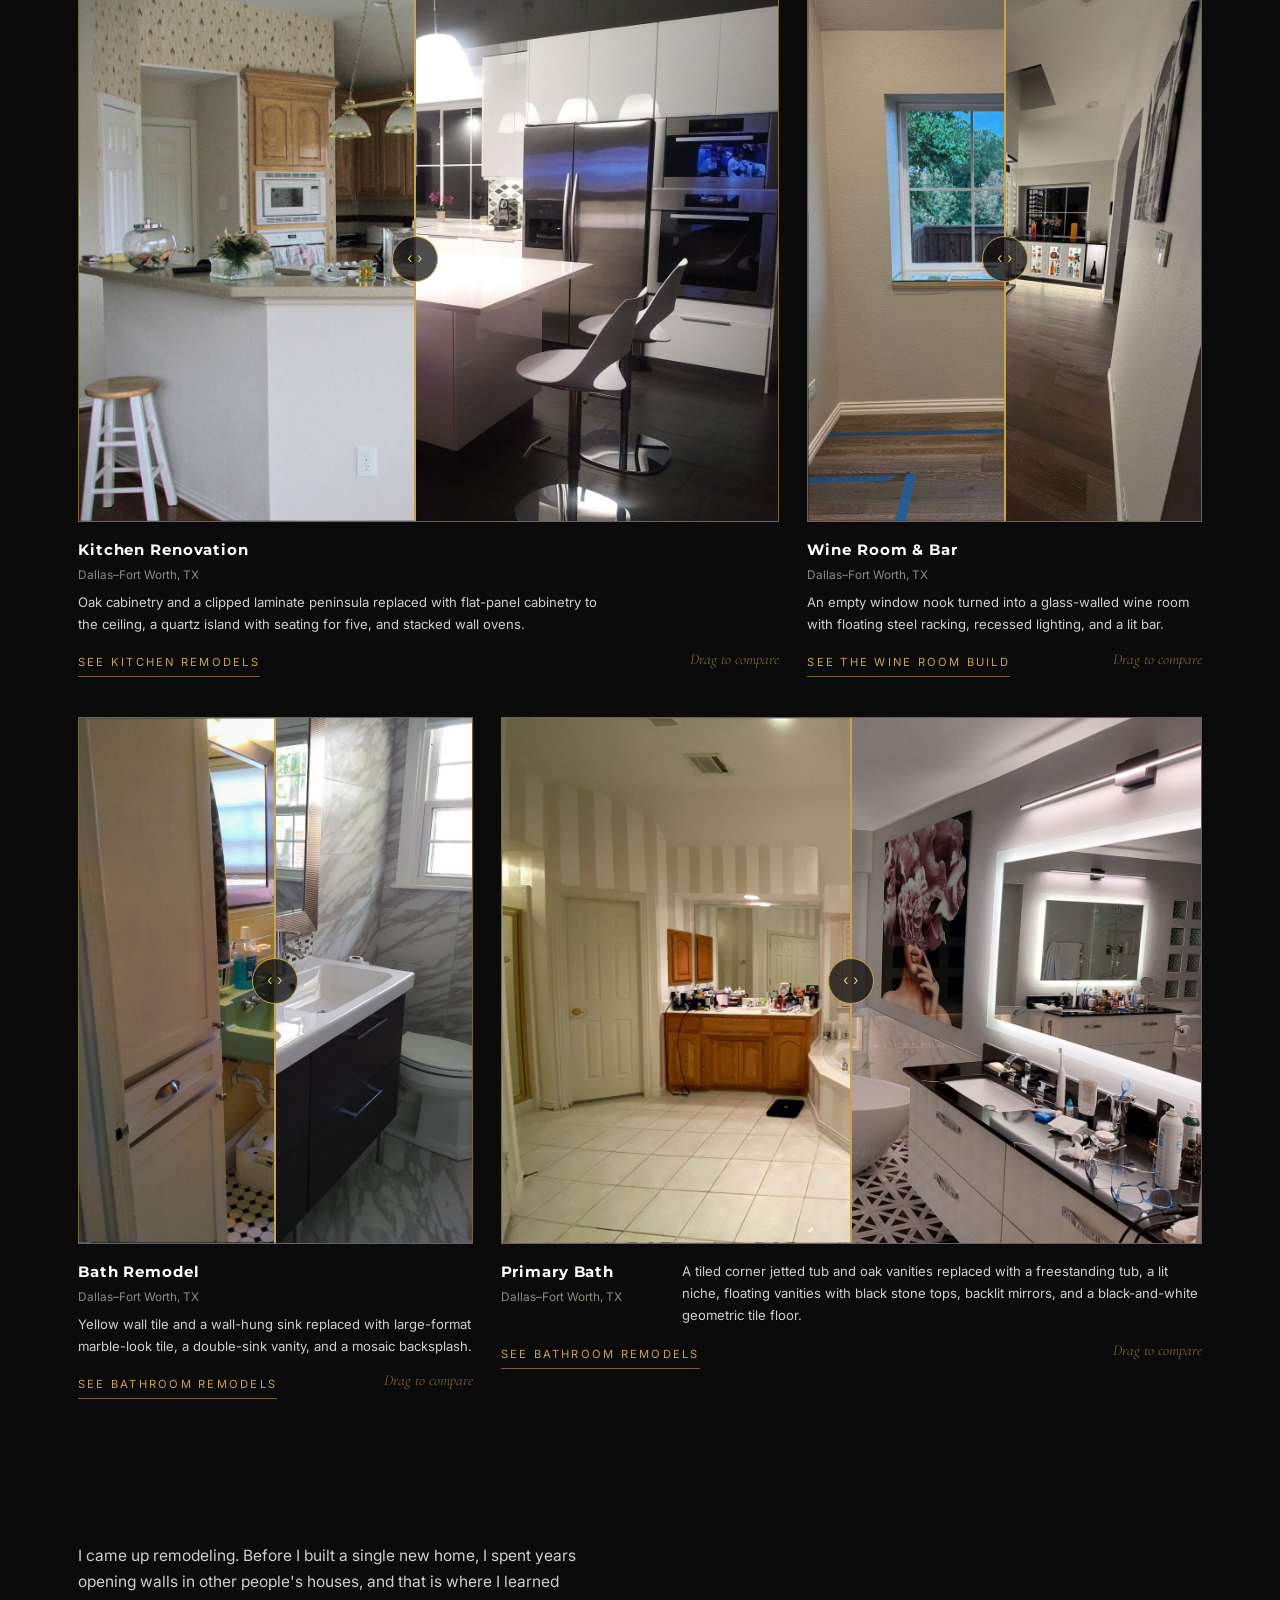
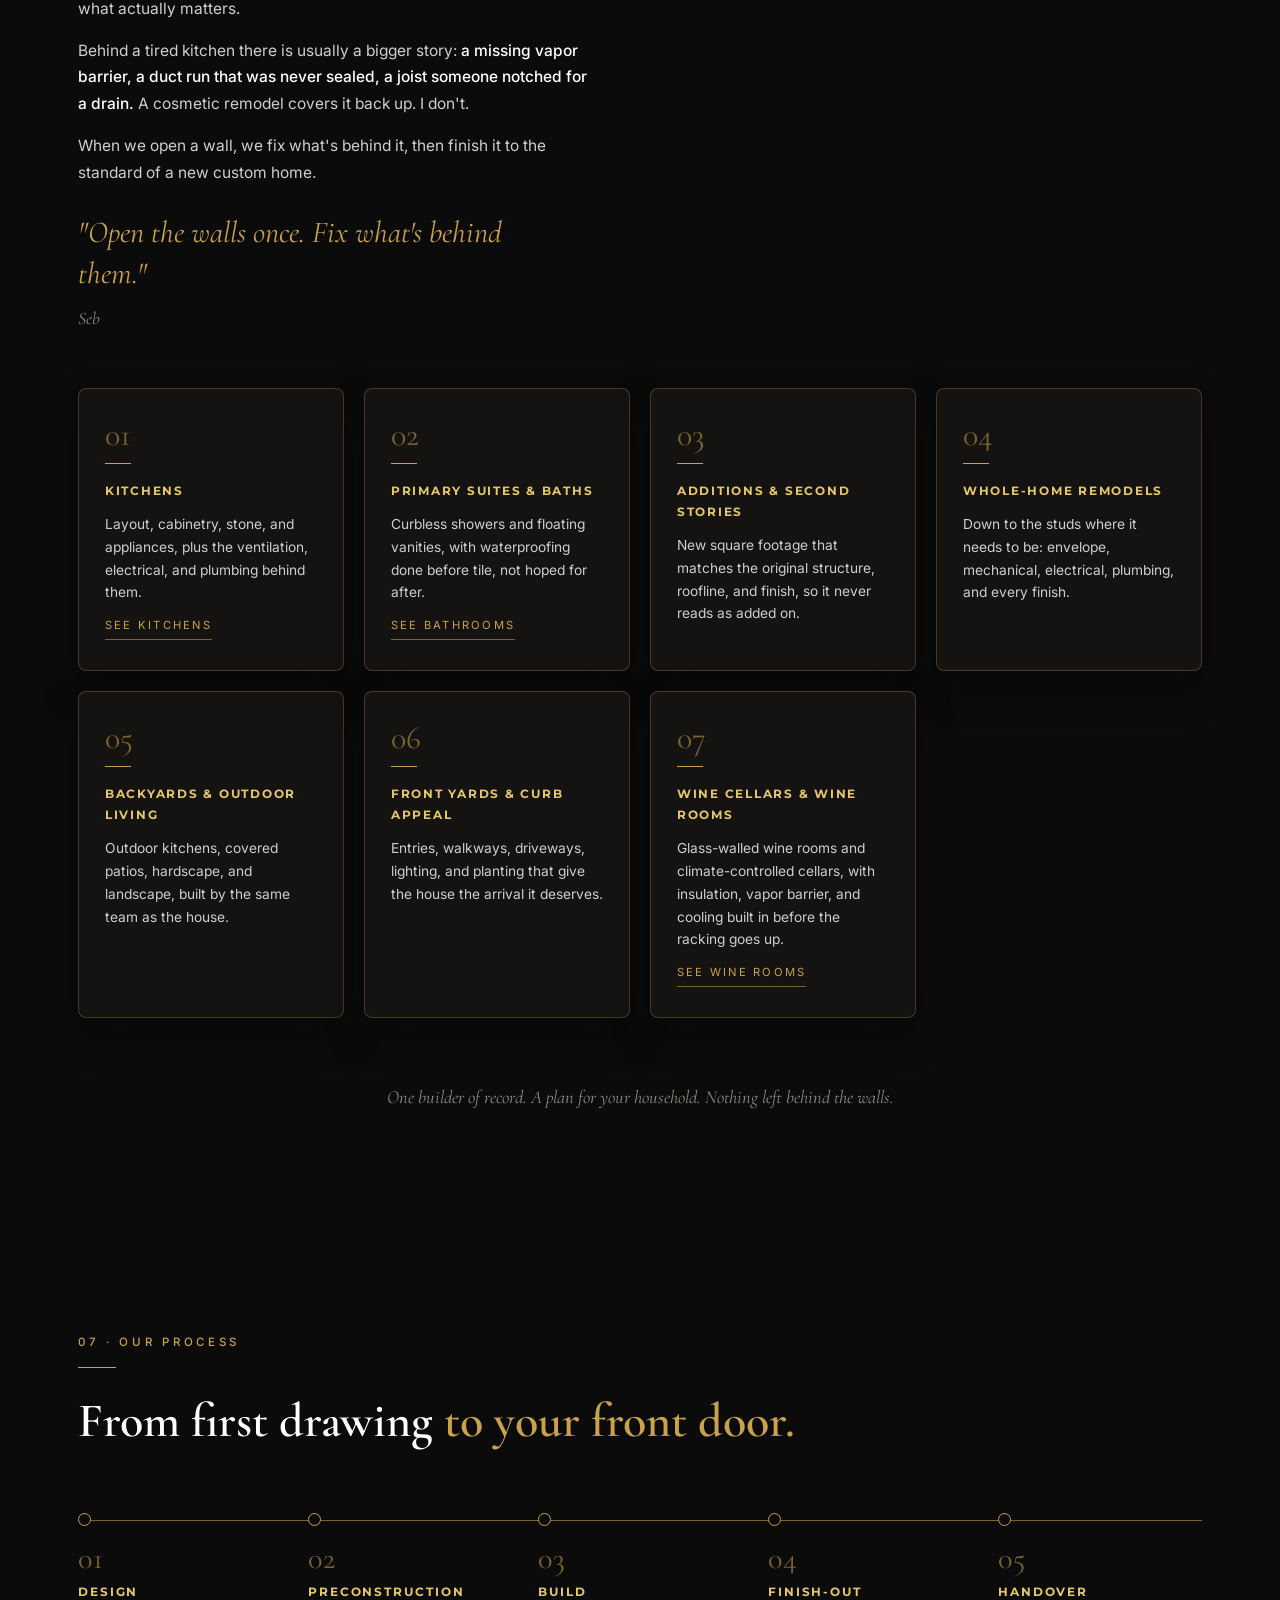
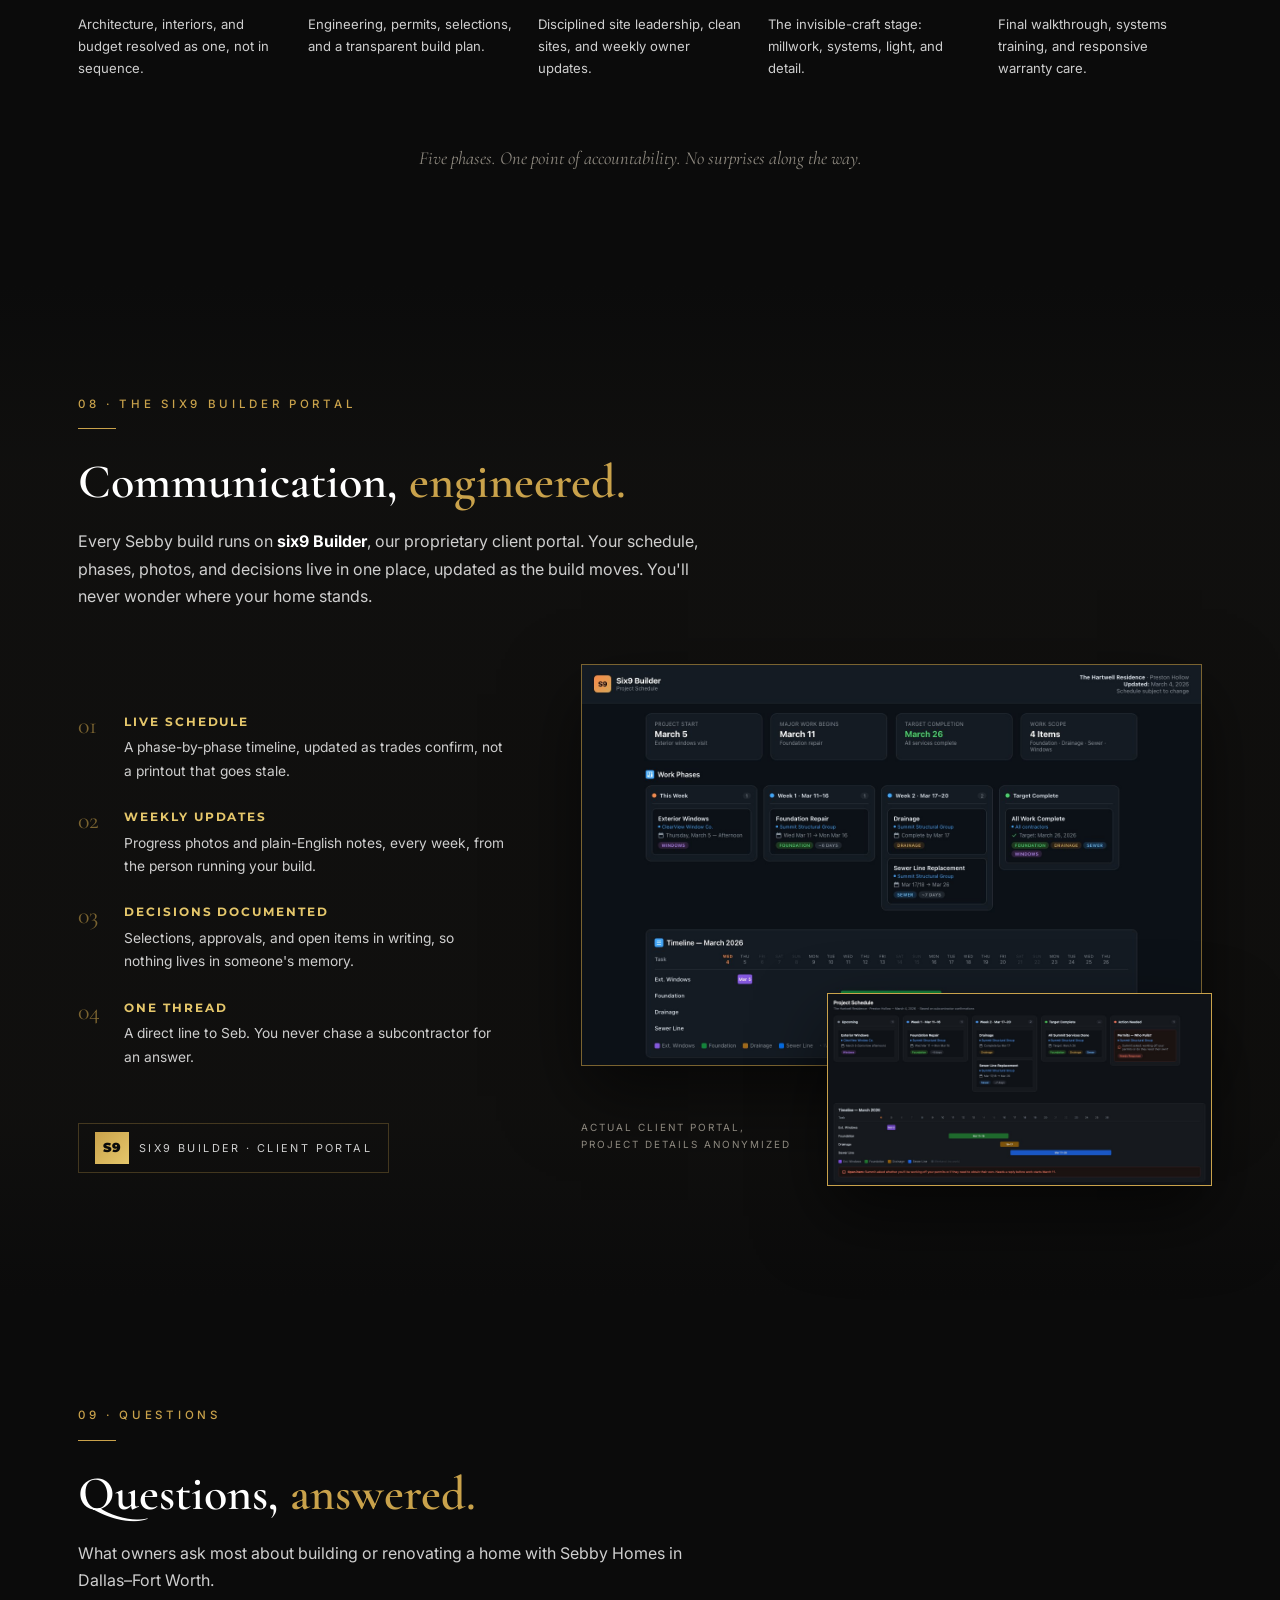
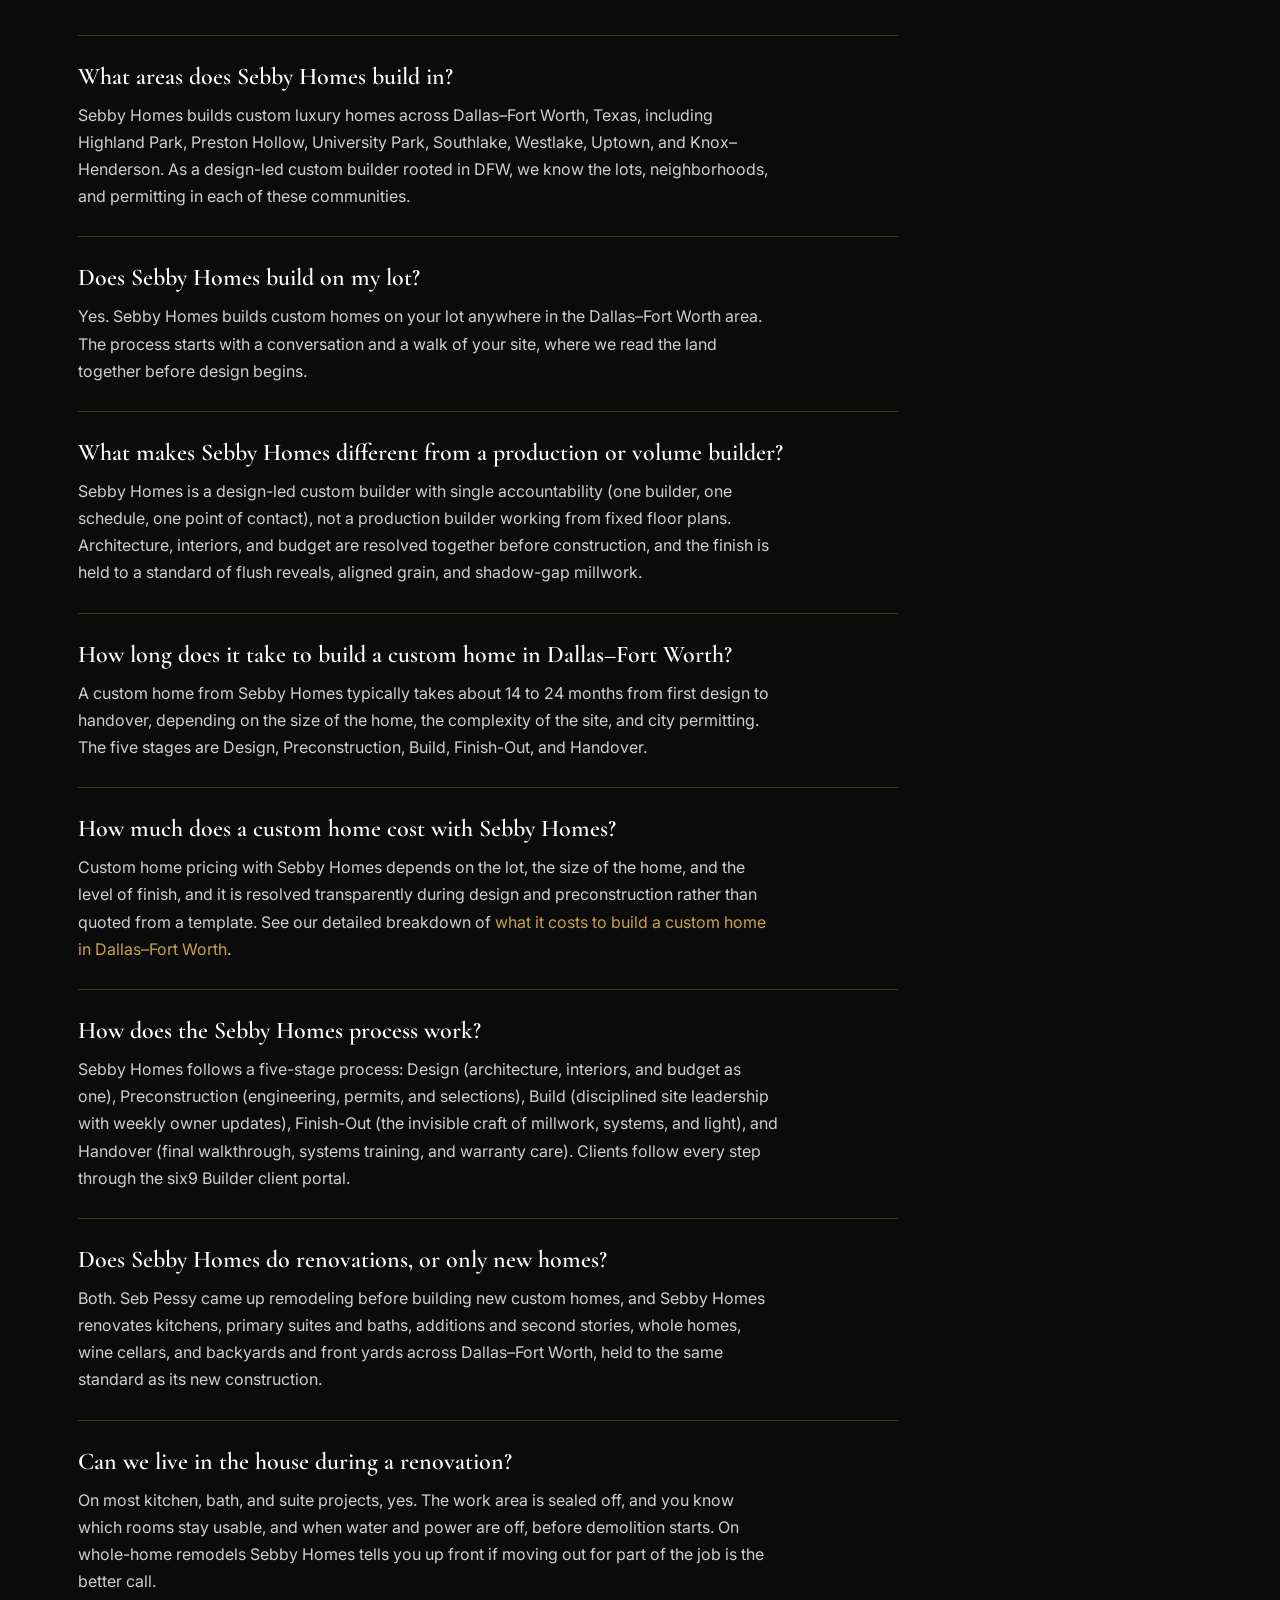
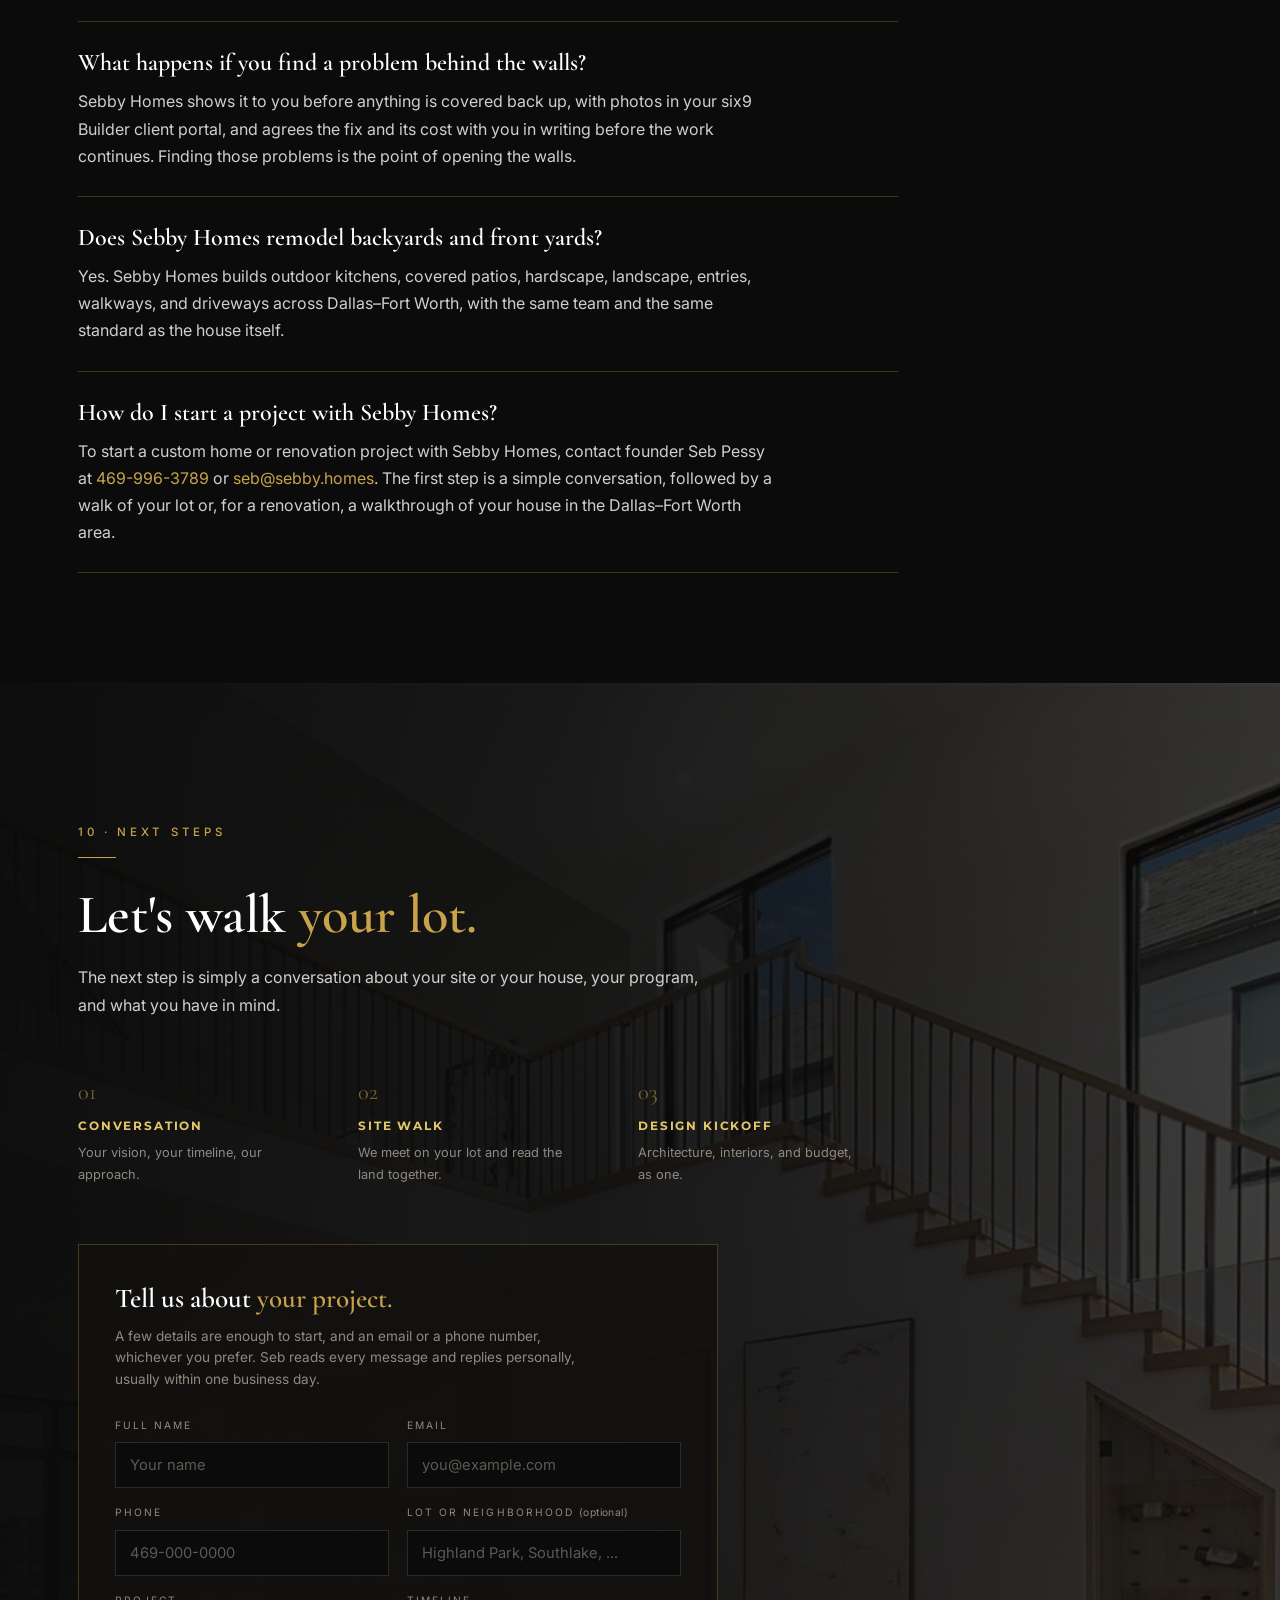
==== commit 7ff8e9a3: "Send an anonymous visitor ID with every pixel event A random 64-hex ID kept in localStorage goes out" ====
--- a/index.html
+++ b/index.html
@@ -15,7 +15,26 @@
     var f = d.getElementsByTagName(s)[0];
     f.parentNode.insertBefore(js, f);
   })(window, document, "script", "https://bzrcdn.openai.com/sdk/oaiq.min.js");
-  oaiq("init", { pixelId: "YWz1kEyitvtSHHxhEwzzA8" });
+  // Anonymous visitor id: 32 random bytes kept in this browser, no personal data.
+  // Sent as external_id so Ads Manager can match a visit or lead to its ad click.
+  var sbVid = null;
+  try {
+    sbVid = localStorage.getItem("sb_vid");
+    if (!/^[0-9a-f]{64}$/.test(sbVid || "")) {
+      sbVid = Array.from(crypto.getRandomValues(new Uint8Array(32)), function (b) {
+        return b.toString(16).padStart(2, "0");
+      }).join("");
+      localStorage.setItem("sb_vid", sbVid);
+    }
+  } catch (e) { sbVid = null; }
+  window.sbVid = sbVid;
+  // The pixel reads its click id (oppref) from the query only; an ad URL that ends
+  // in #section gets it appended after the #, so hand it over explicitly.
+  var sbRef = /[#&?]oppref=([^&]+)/.exec(location.hash);
+  var sbInit = { pixelId: "YWz1kEyitvtSHHxhEwzzA8" };
+  if (sbVid) sbInit.user = { external_id_sha256: sbVid };
+  if (sbRef) sbInit.oppref = decodeURIComponent(sbRef[1]);
+  oaiq("init", sbInit);
   // one page_viewed per load, so an ad click shows in Ads Manager even when the visitor never calls or writes
   oaiq("measure", "page_viewed", { type: "contents" });
 </script>
@@ -1749,6 +1768,8 @@
   let digits = phone.replace(/\D/g, '').replace(/^0+/, '');
   if (digits.length === 10) digits = '1' + digits;
   const user = {country: 'US'};
+  // a later init replaces the user, so carry the visitor id into the lead
+  if (window.sbVid) user.external_id_sha256 = window.sbVid;
   if (email) user.email_sha256 = await sha256(email.trim().toLowerCase());
   if (digits) user.phone_number_sha256 = await sha256(digits);
   oaiq('init', {user});
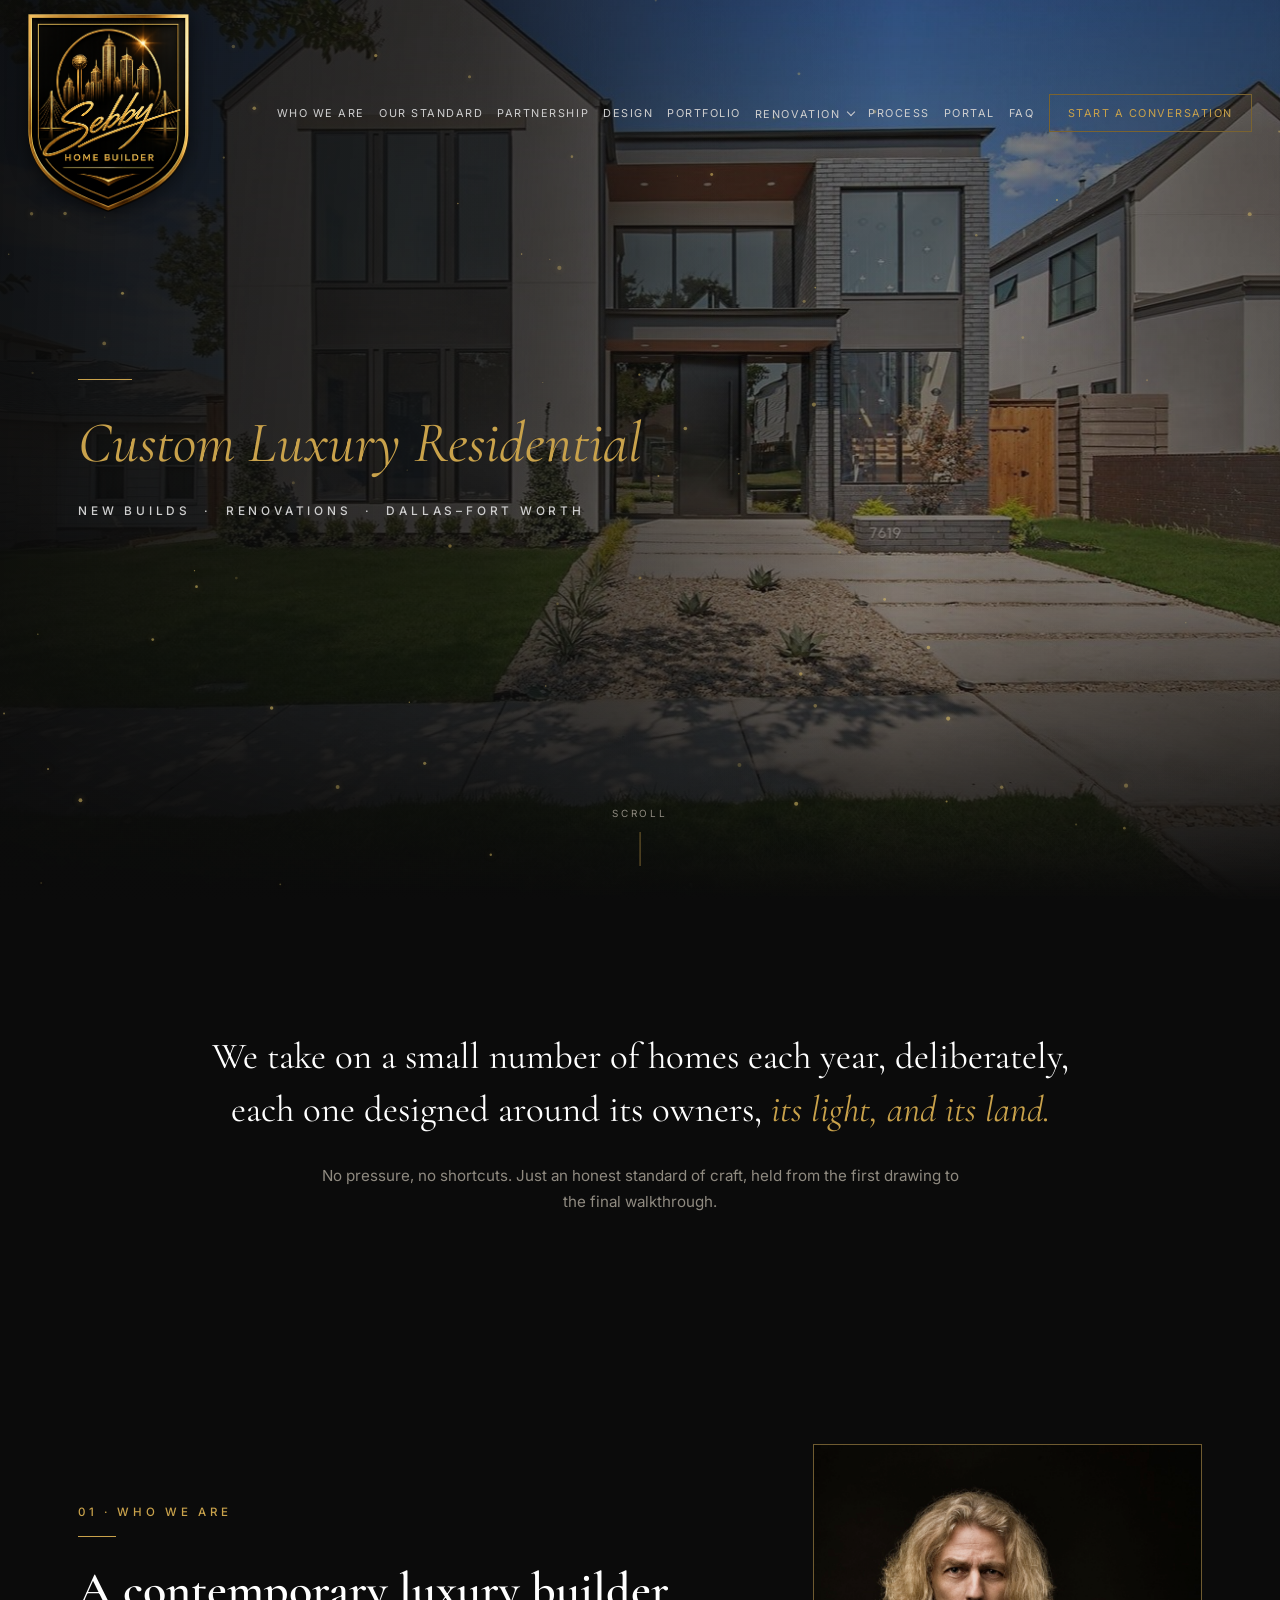
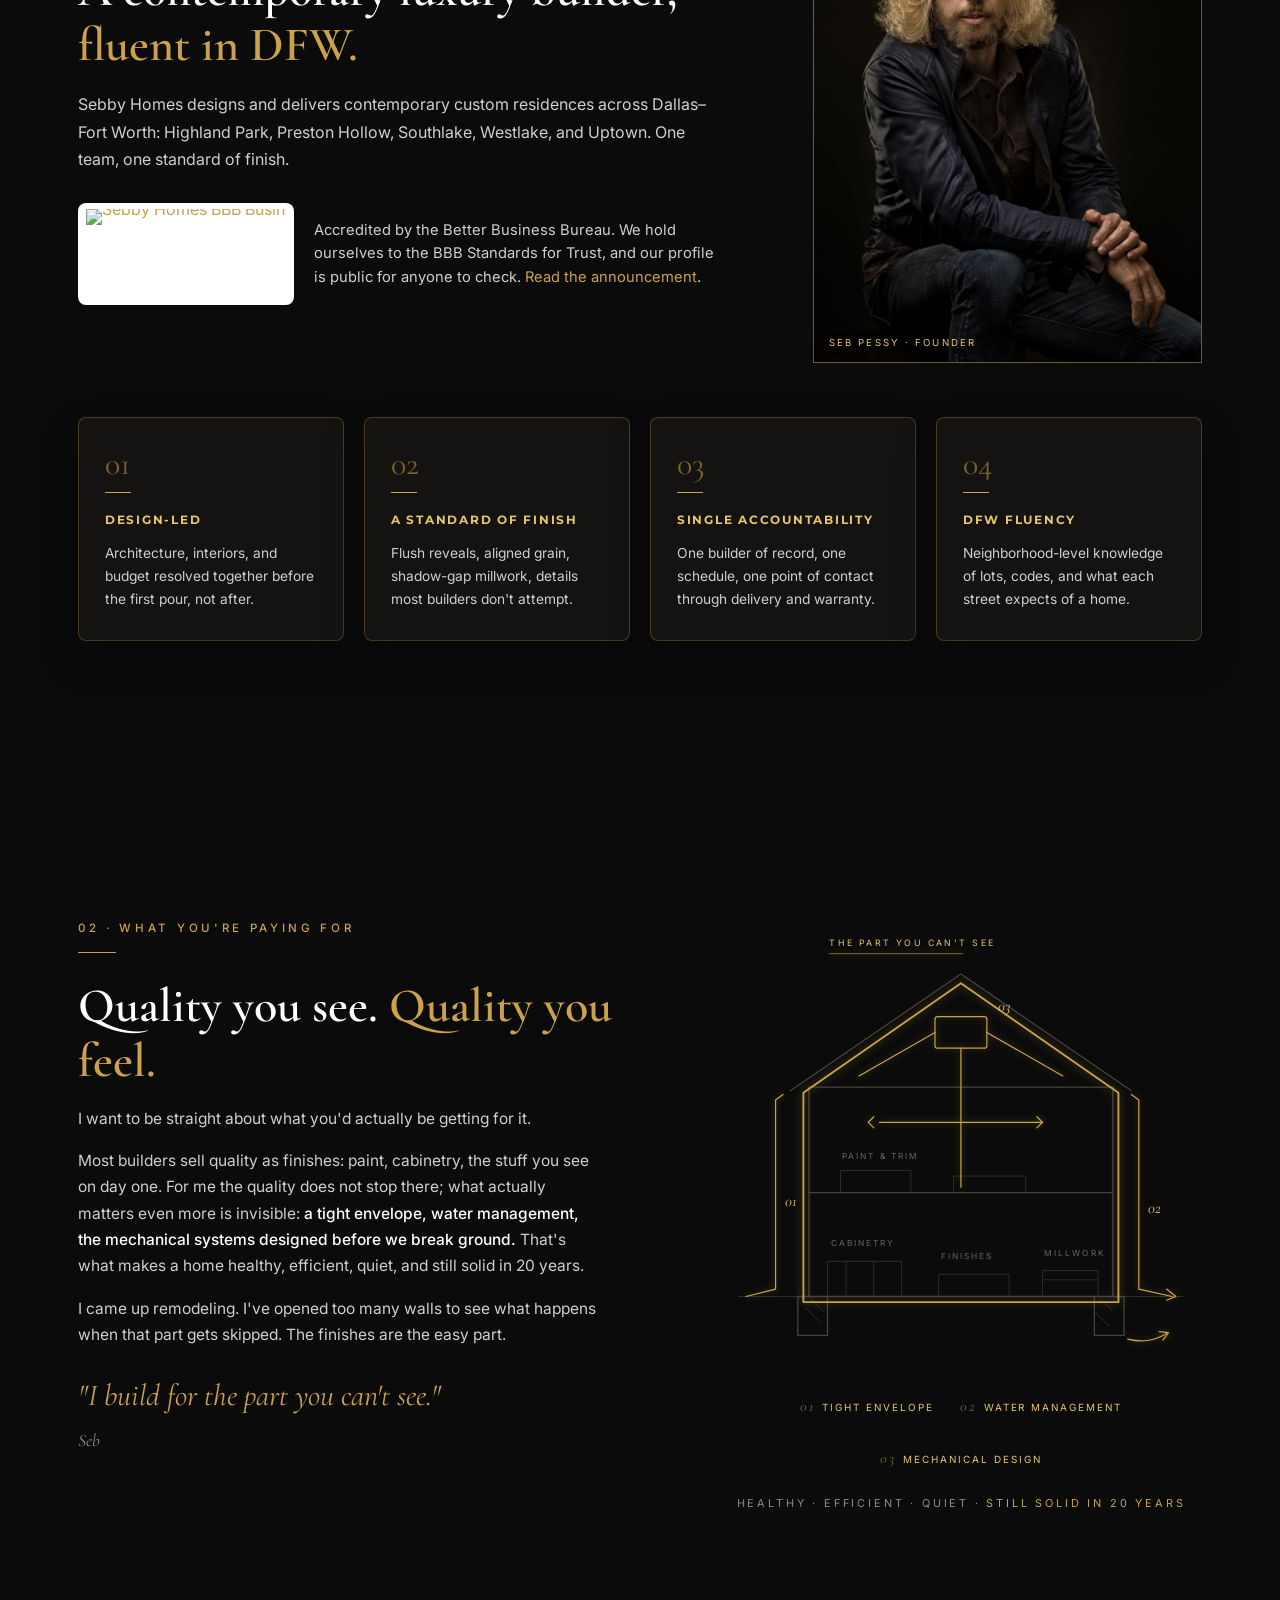
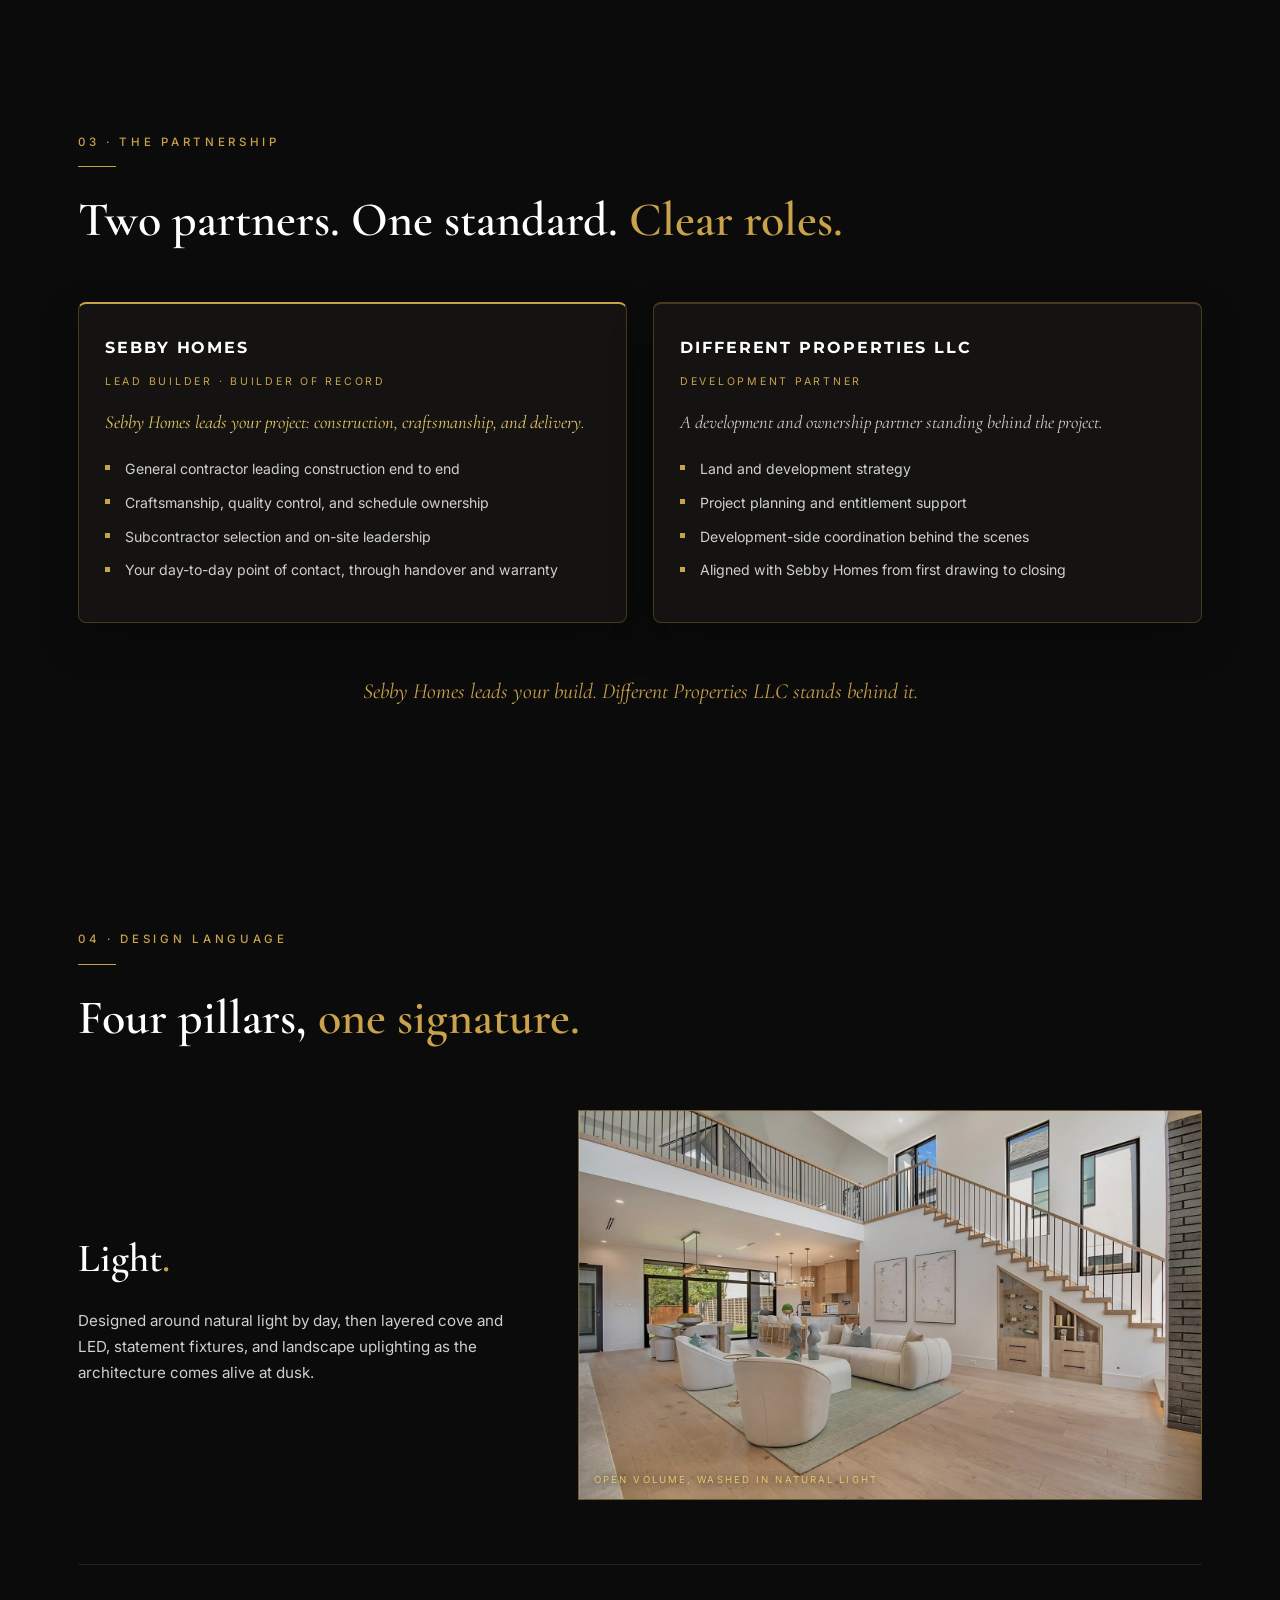
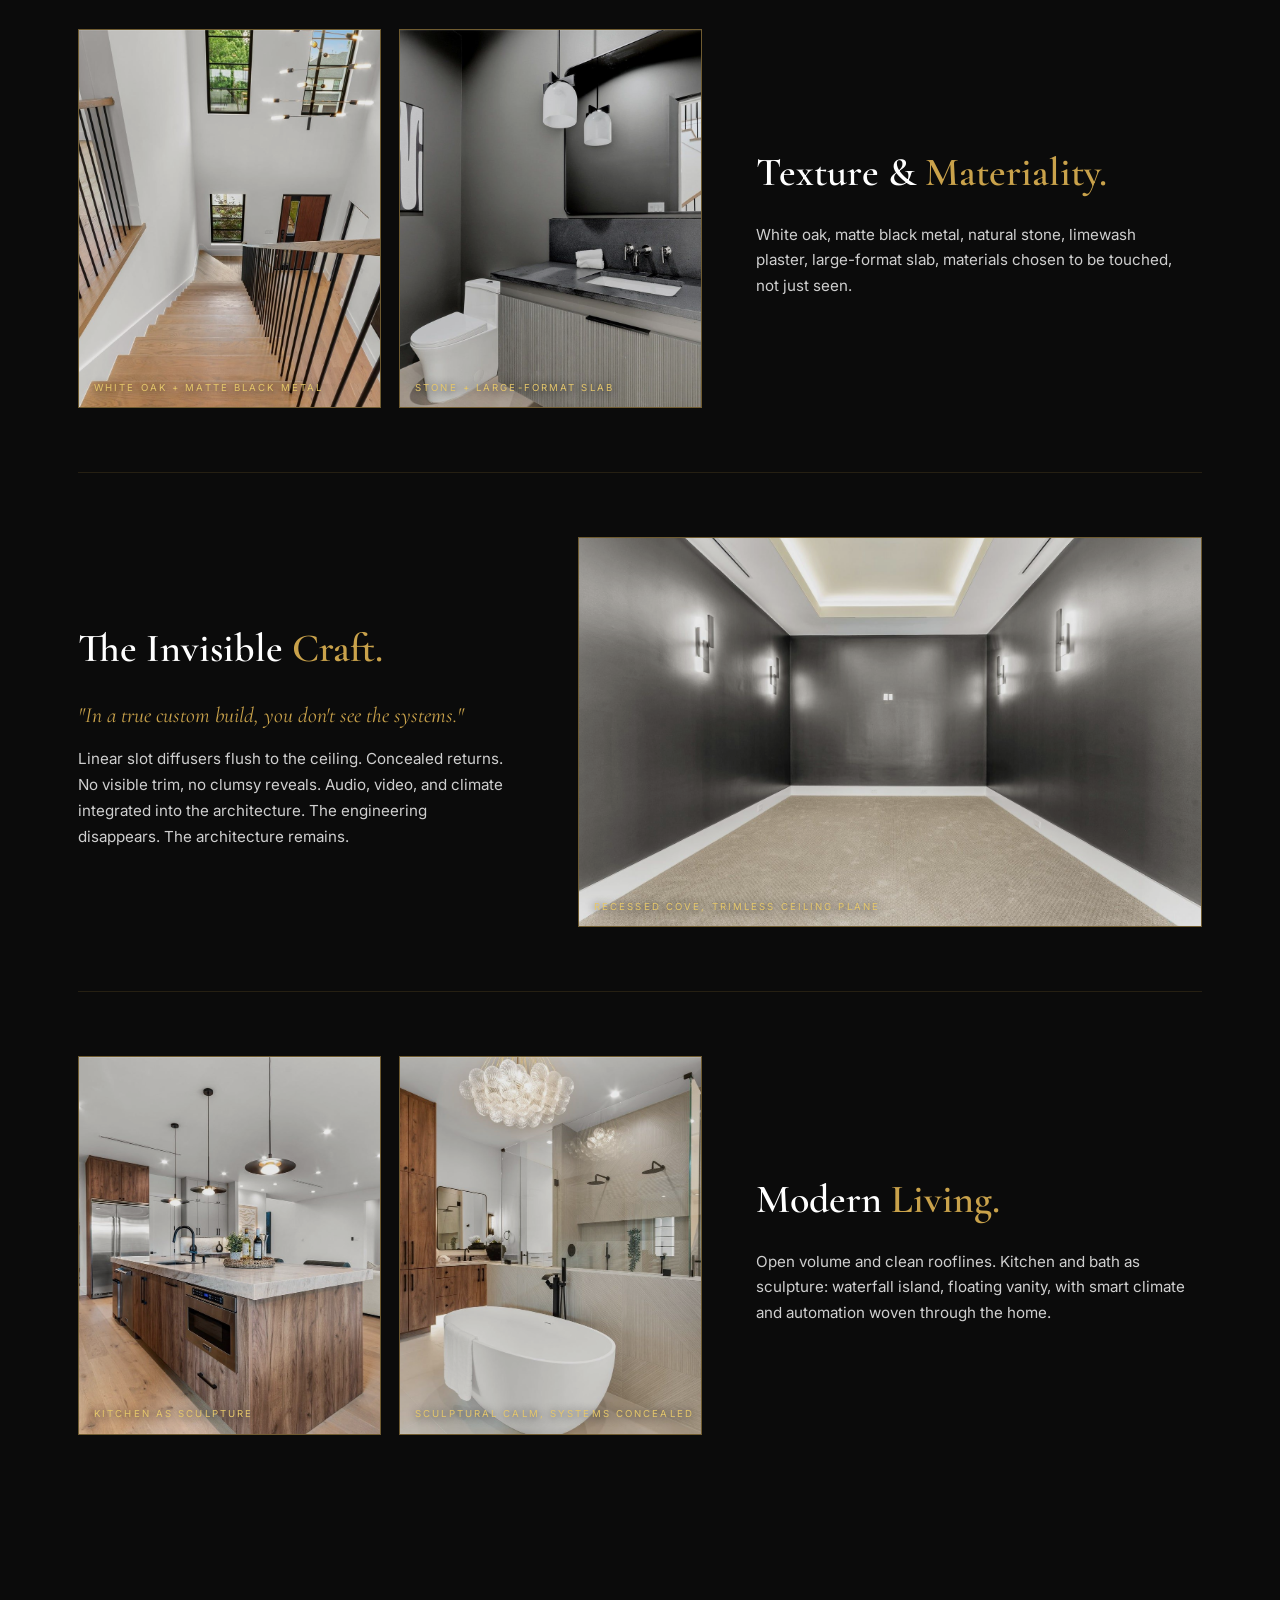
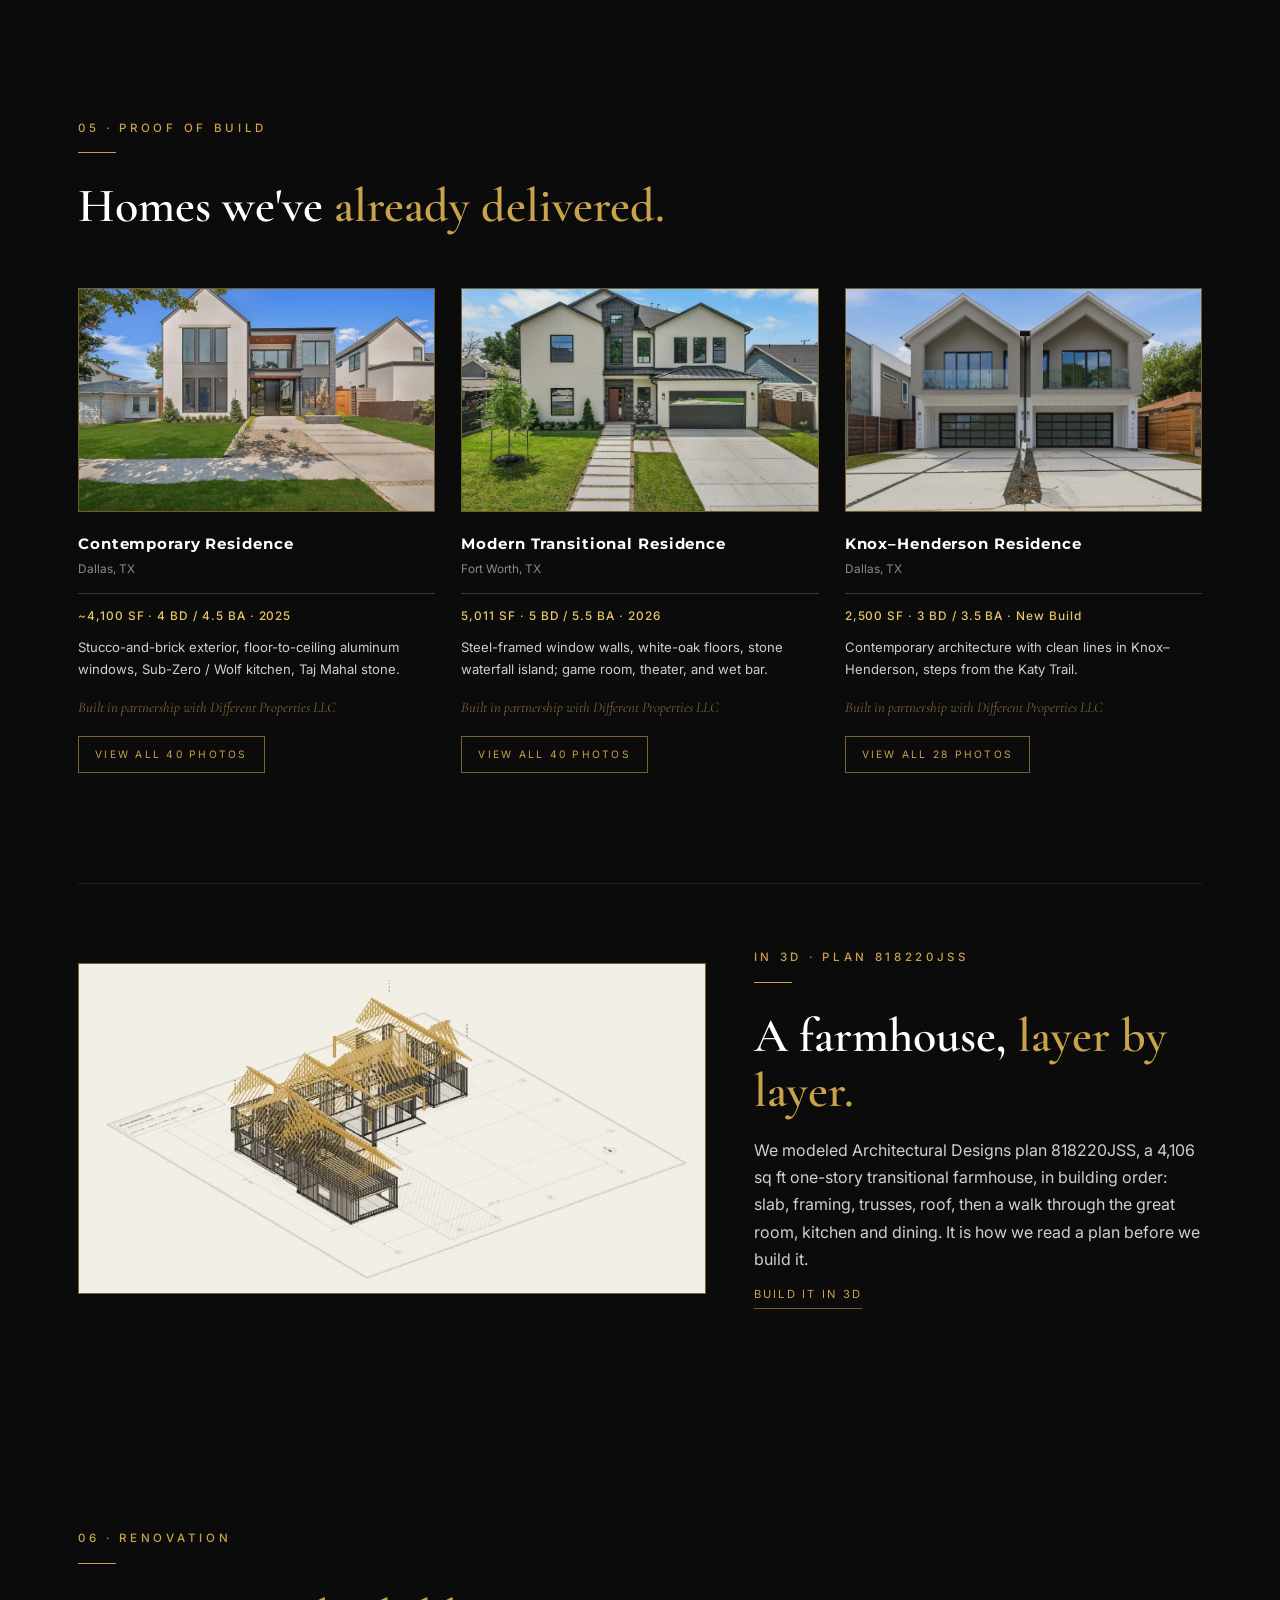
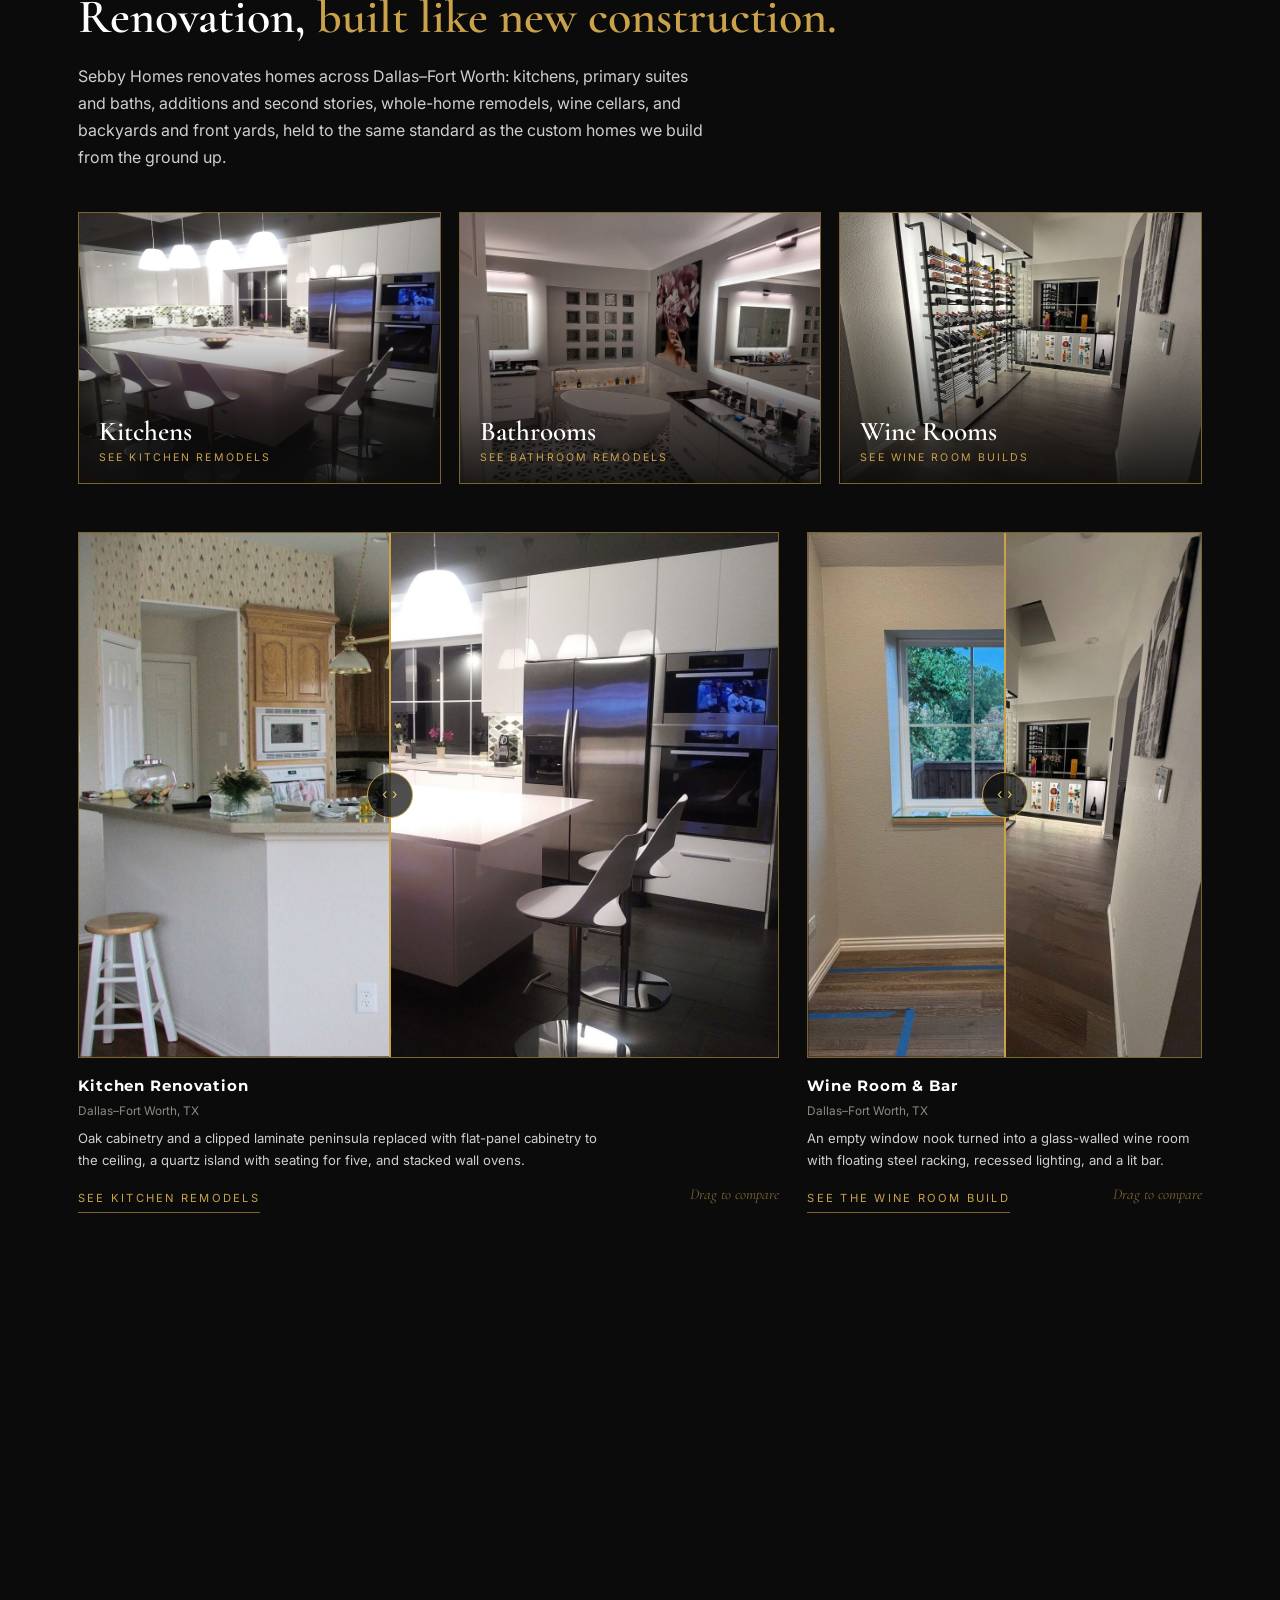
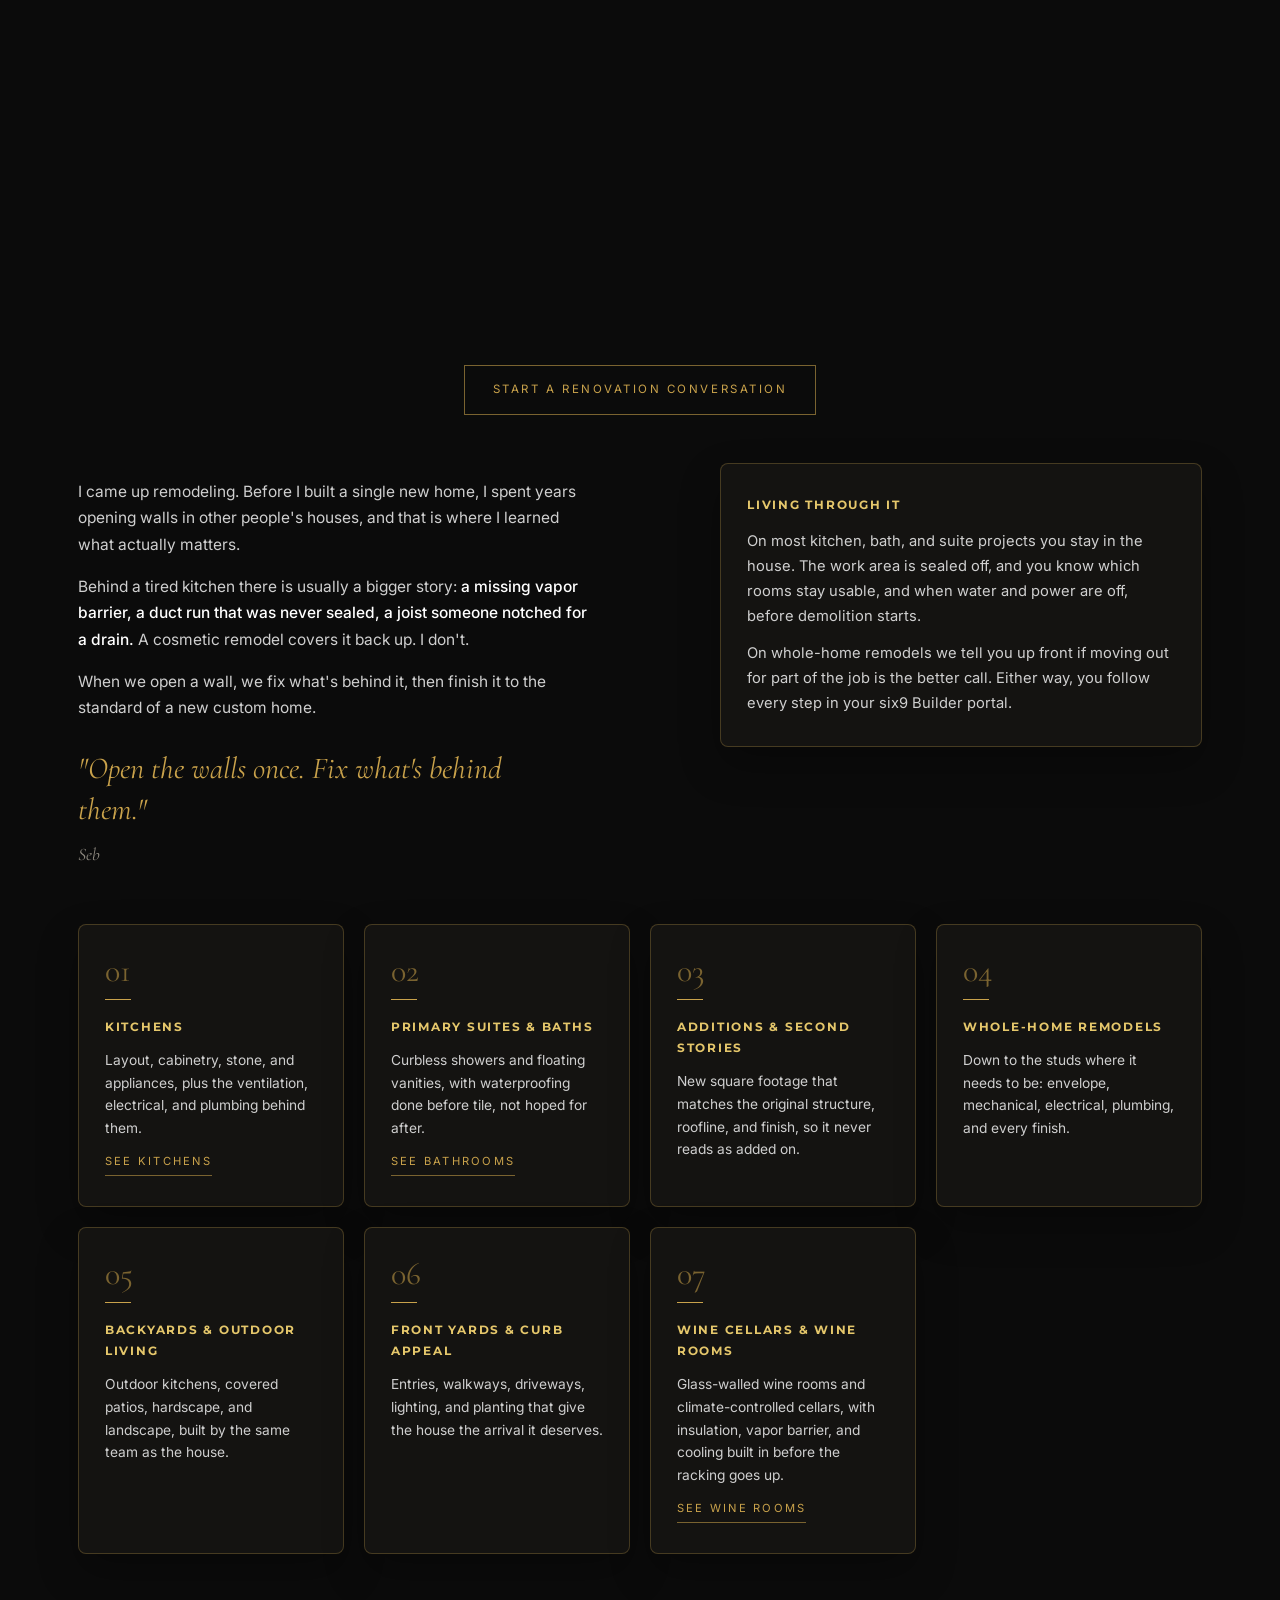
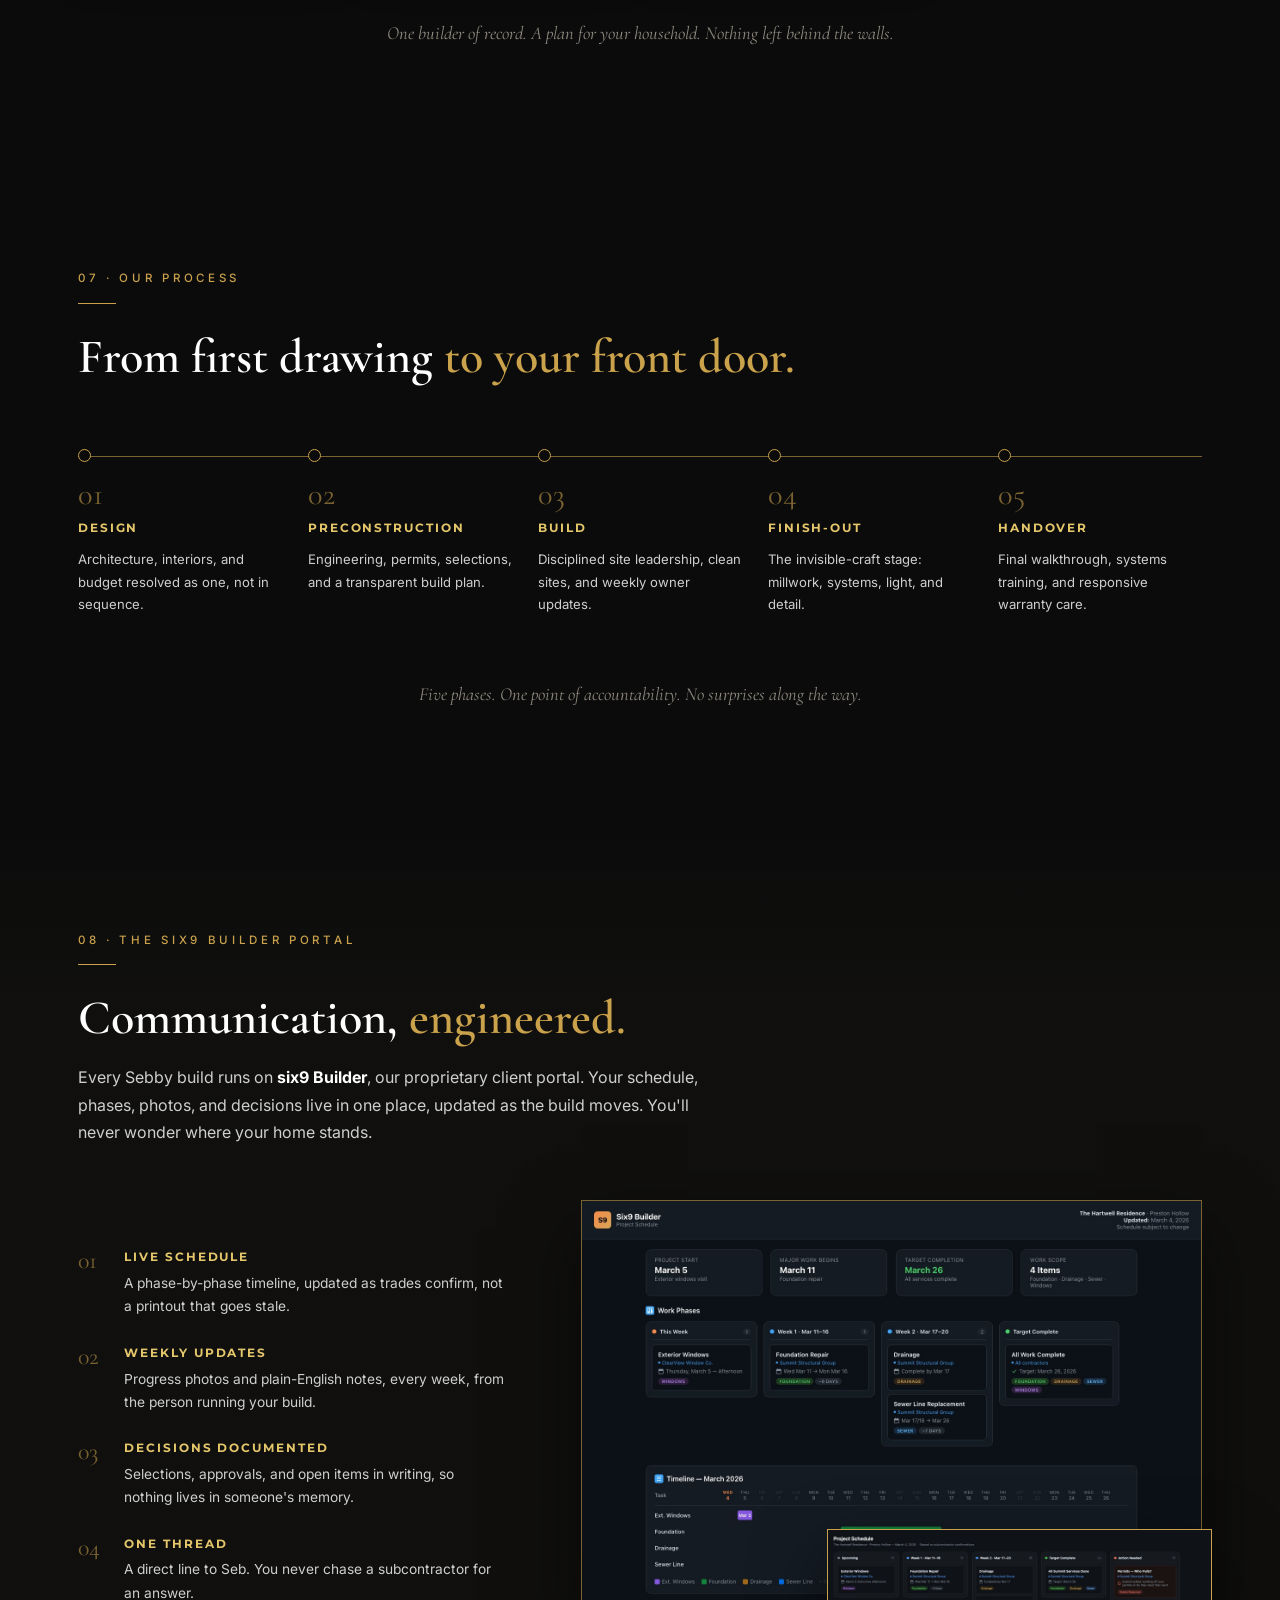
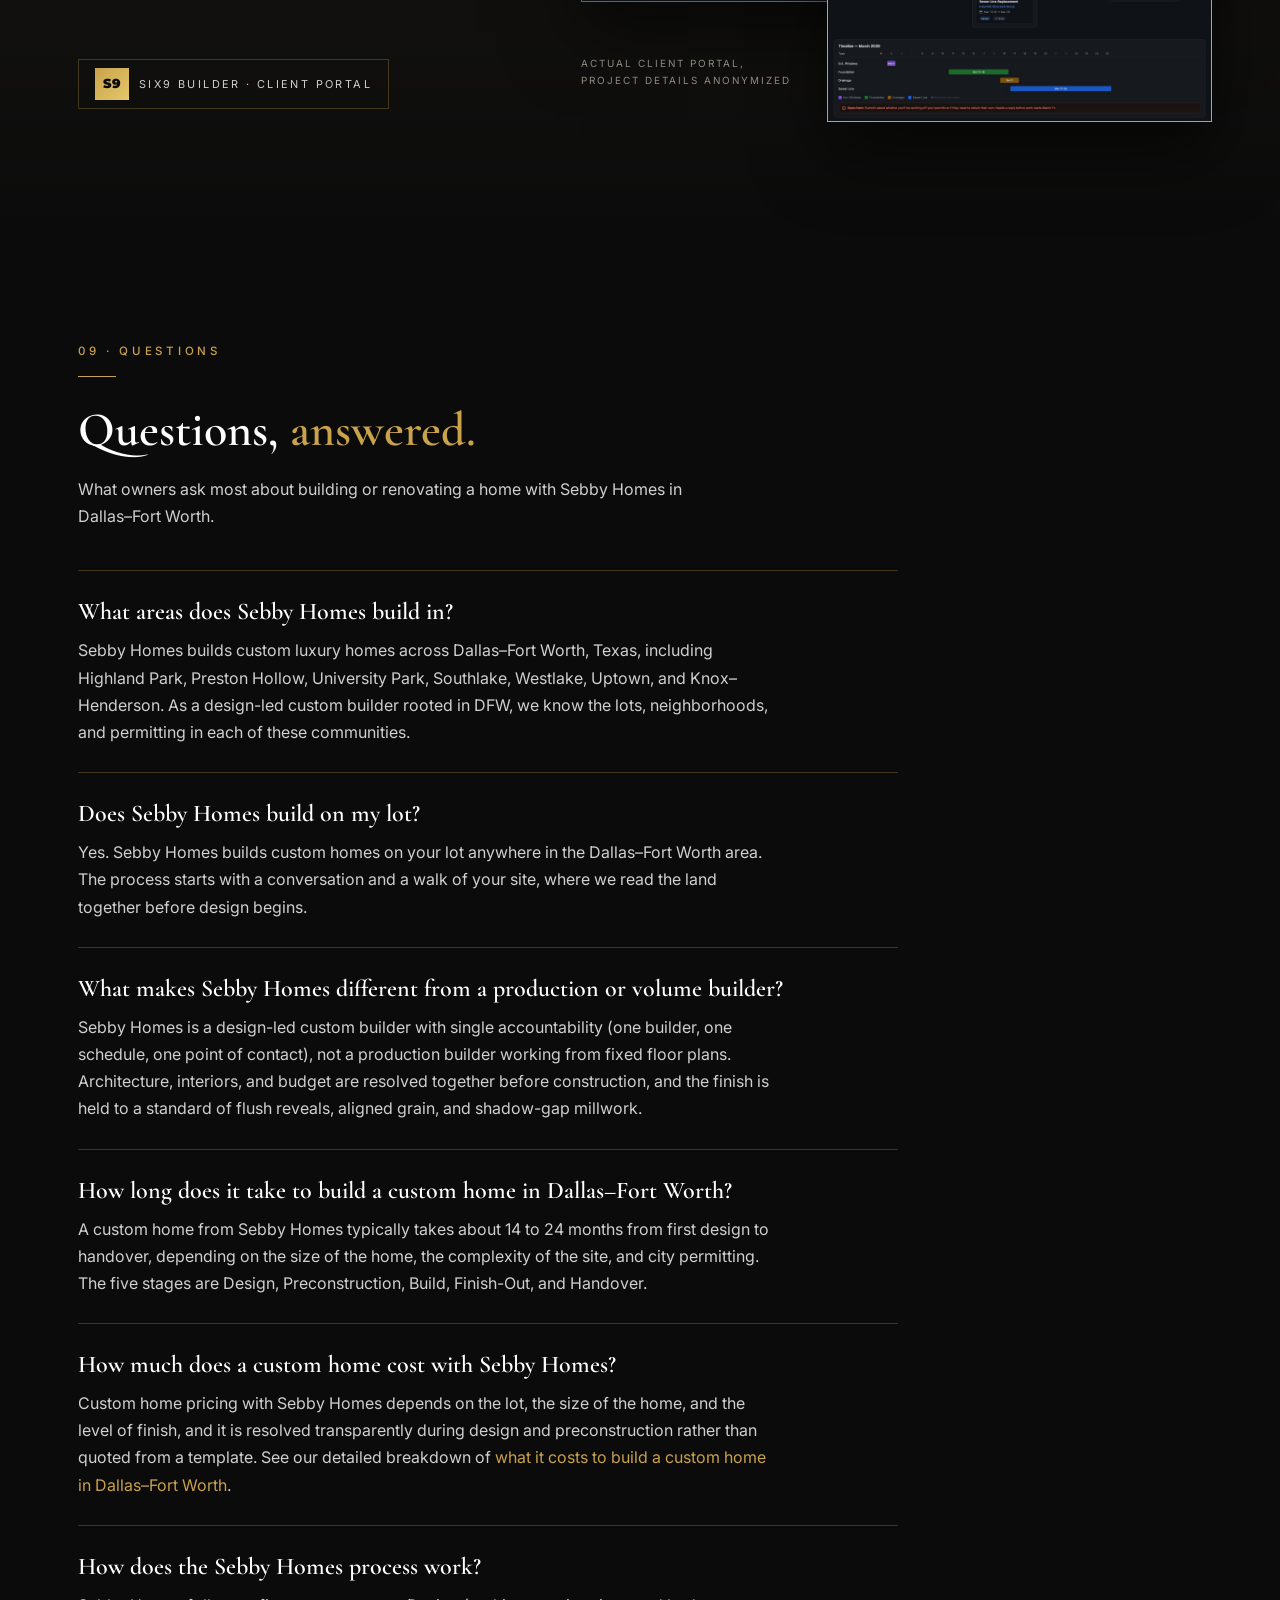
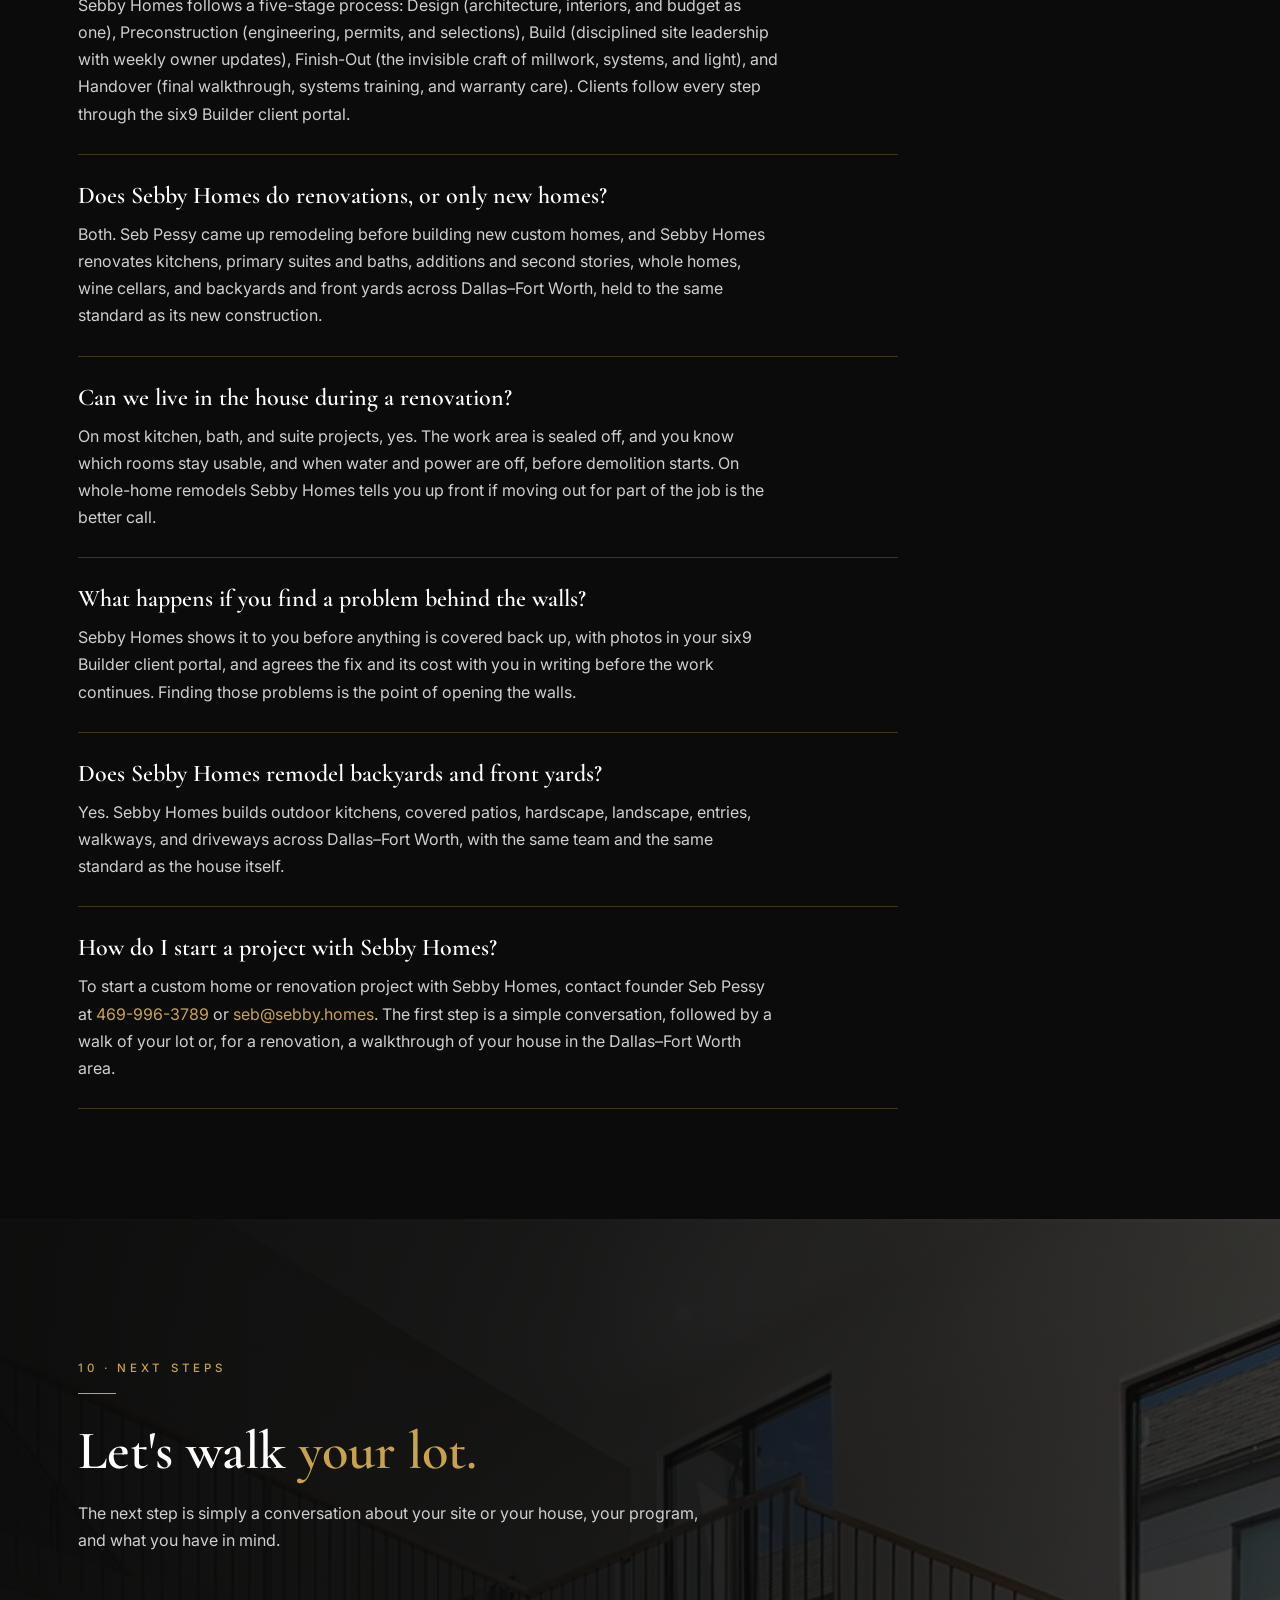
==== commit 6a94bfa7: "Make the farmhouse 3D page visible to search, image search and AI crawlers The 3D drawing is WebGL, " ====
--- a/index.html
+++ b/index.html
@@ -474,6 +474,12 @@
 .prop[data-gallery]{cursor:pointer;transition:transform .35s ease}
 .prop[data-gallery]:hover{transform:translateY(-4px)}
 .prop[data-gallery]:hover img{border-color:var(--gold)}
+#plan3d{padding-top:0}
+#plan3d .plan3dCard{display:grid;grid-template-columns:7fr 5fr;gap:48px;align-items:center;border-top:1px solid rgba(201,162,75,.14);padding-top:64px}
+@media(max-width:860px){#plan3d .plan3dCard{grid-template-columns:1fr;gap:24px;padding-top:44px}}
+#plan3d .plan3dImg{display:block;border:1px solid var(--gold-dim);overflow:hidden}
+#plan3d .plan3dImg img{display:block;width:100%;height:auto;aspect-ratio:40/21;object-fit:cover;transition:transform .8s ease}
+#plan3d .plan3dImg:hover img{transform:scale(1.03)}
 .viewAll{display:inline-block;margin-top:16px;border:1px solid var(--gold-dim);color:var(--gold);font-size:.64rem;letter-spacing:.22em;text-transform:uppercase;padding:9px 16px;transition:background .3s,color .3s}
 .prop[data-gallery]:hover .viewAll{background:var(--gold);color:var(--black)}
 
@@ -992,6 +998,24 @@
 .mmenu .msub{display:flex;gap:18px;flex-wrap:wrap;justify-content:center;margin:-2px 0 6px}
 .mmenu .msub a{font-family:'Inter',sans-serif;font-weight:500;font-size:.66rem;letter-spacing:.2em;text-transform:uppercase;color:var(--gold);padding:4px 0}
 </style>
+<section id="plan3d">
+  <div class="wrap">
+    <div class="plan3dCard rv">
+      <a class="plan3dImg" href="farmhouse-818220/"><img src="assets/farmhouse-818220-og.jpg" width="1200" height="630" loading="lazy"
+        alt="Exploded 3D drawing of farmhouse plan 818220JSS with the wall framing up and the roof trusses lifting into place"></a>
+      <div>
+        <div class="eyebrow caps">In 3D · Plan 818220JSS</div>
+        <hr class="rule">
+        <h2>A farmhouse, <em>layer by layer.</em></h2>
+        <p class="lede">We modeled Architectural Designs plan 818220JSS, a 4,106 sq ft one-story
+        transitional farmhouse, in building order: slab, framing, trusses, roof, then a walk through
+        the great room, kitchen and dining. It is how we read a plan before we build it.</p>
+        <a class="cardMore" href="farmhouse-818220/">Build it in 3D</a>
+      </div>
+    </div>
+  </div>
+</section>
+
 <section id="renovation">
   <div class="wrap">
     <div class="rv">
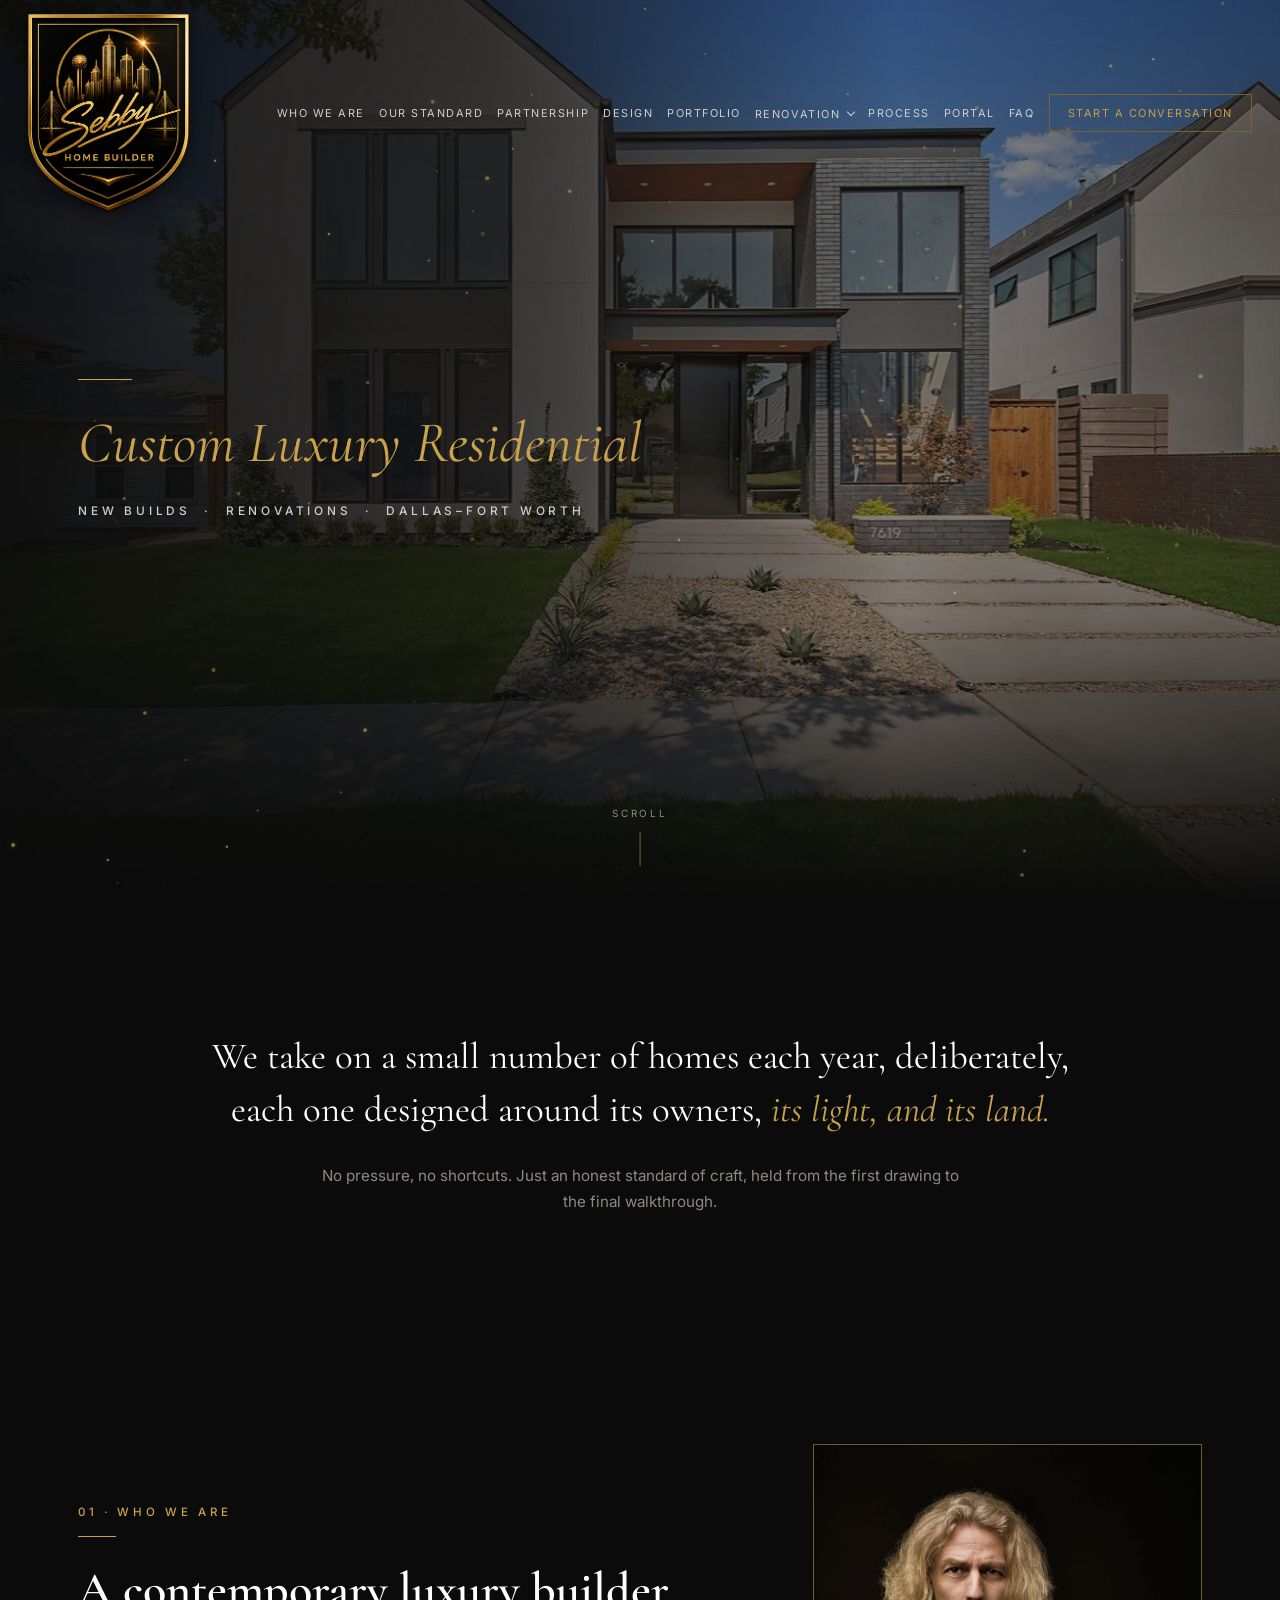
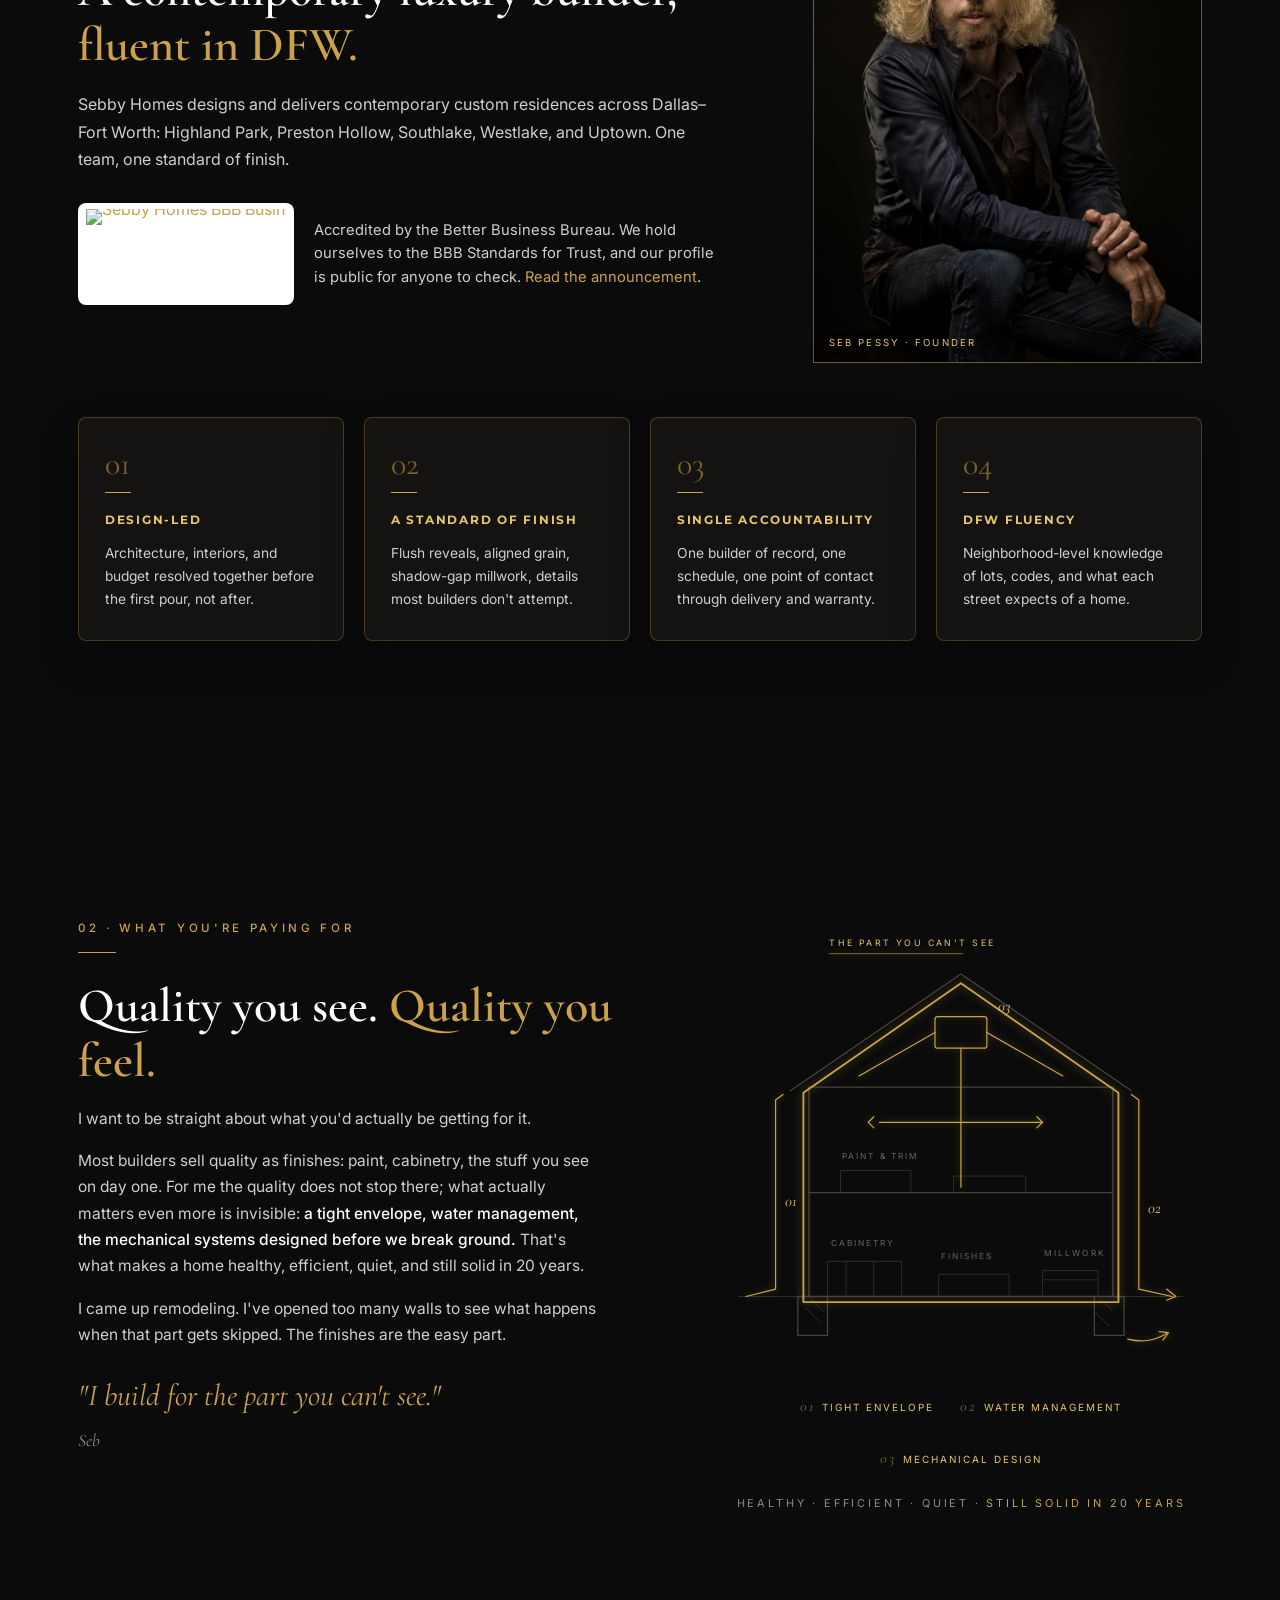
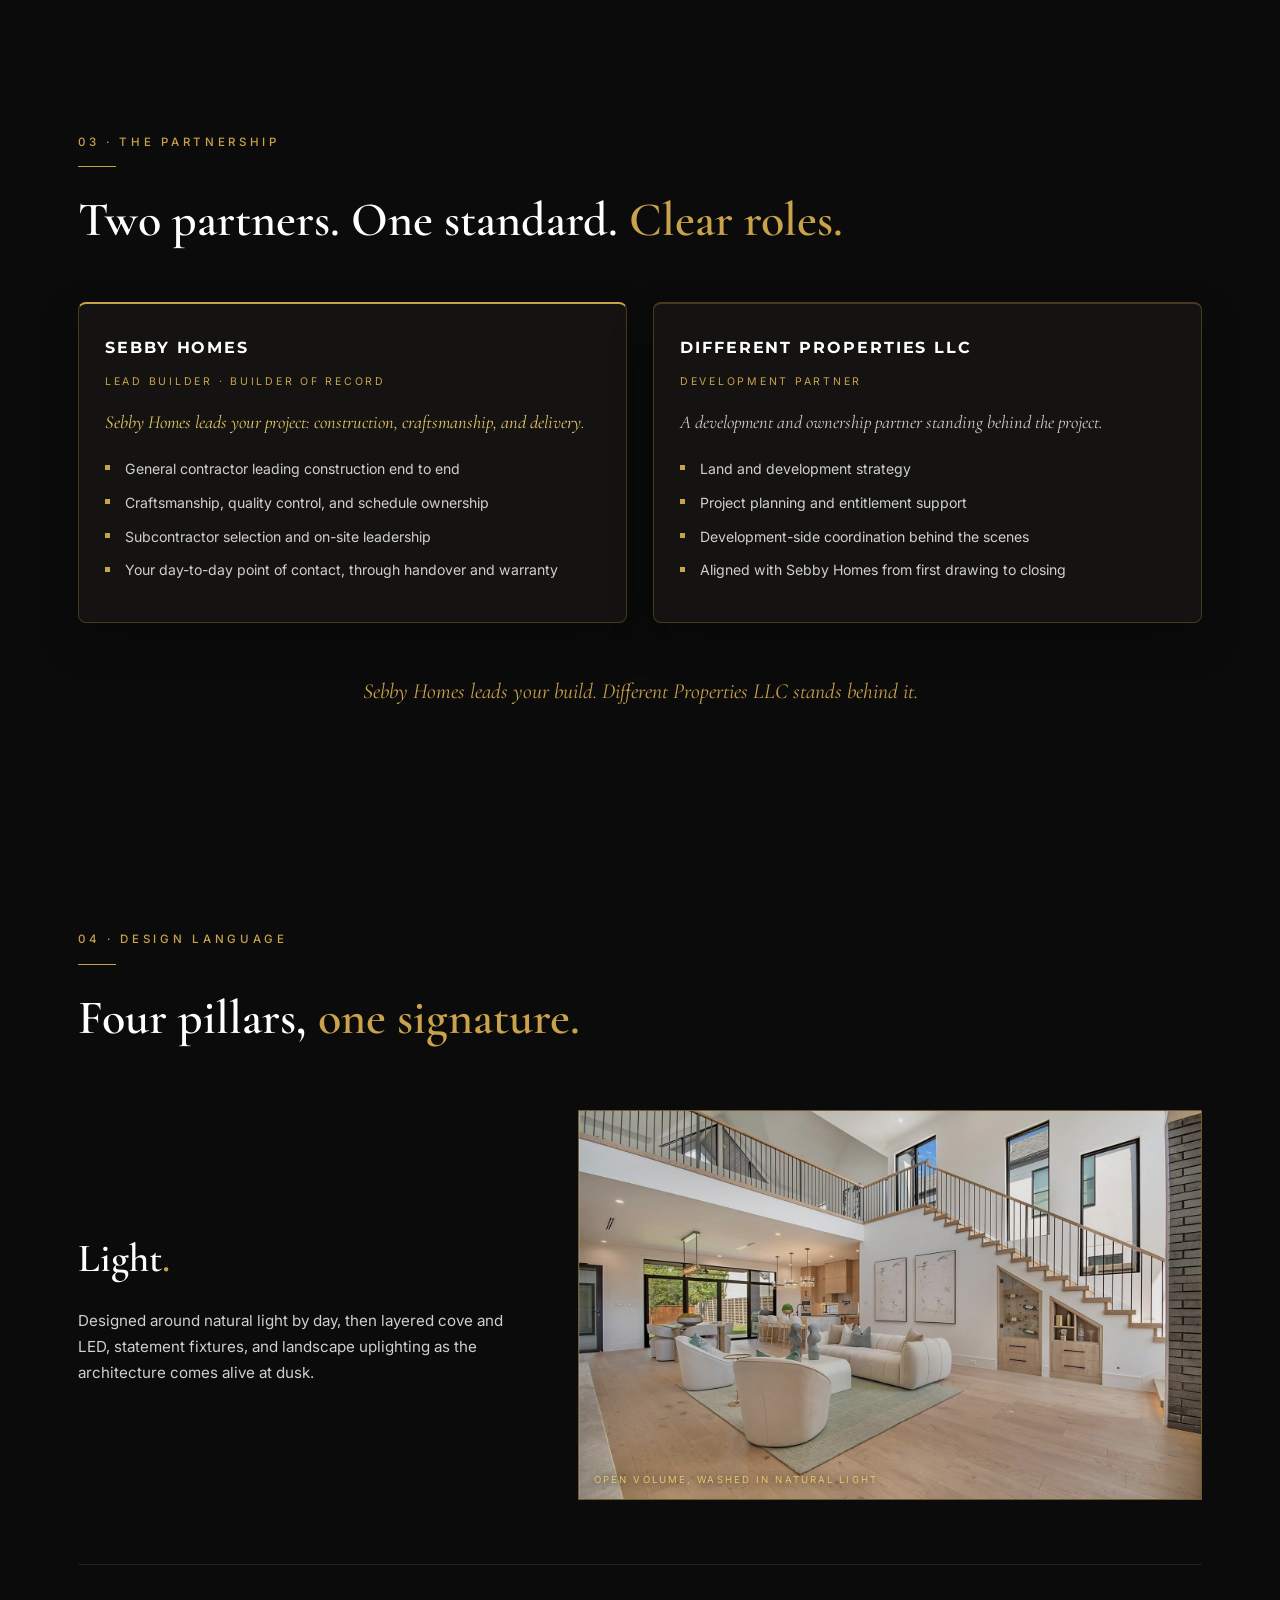
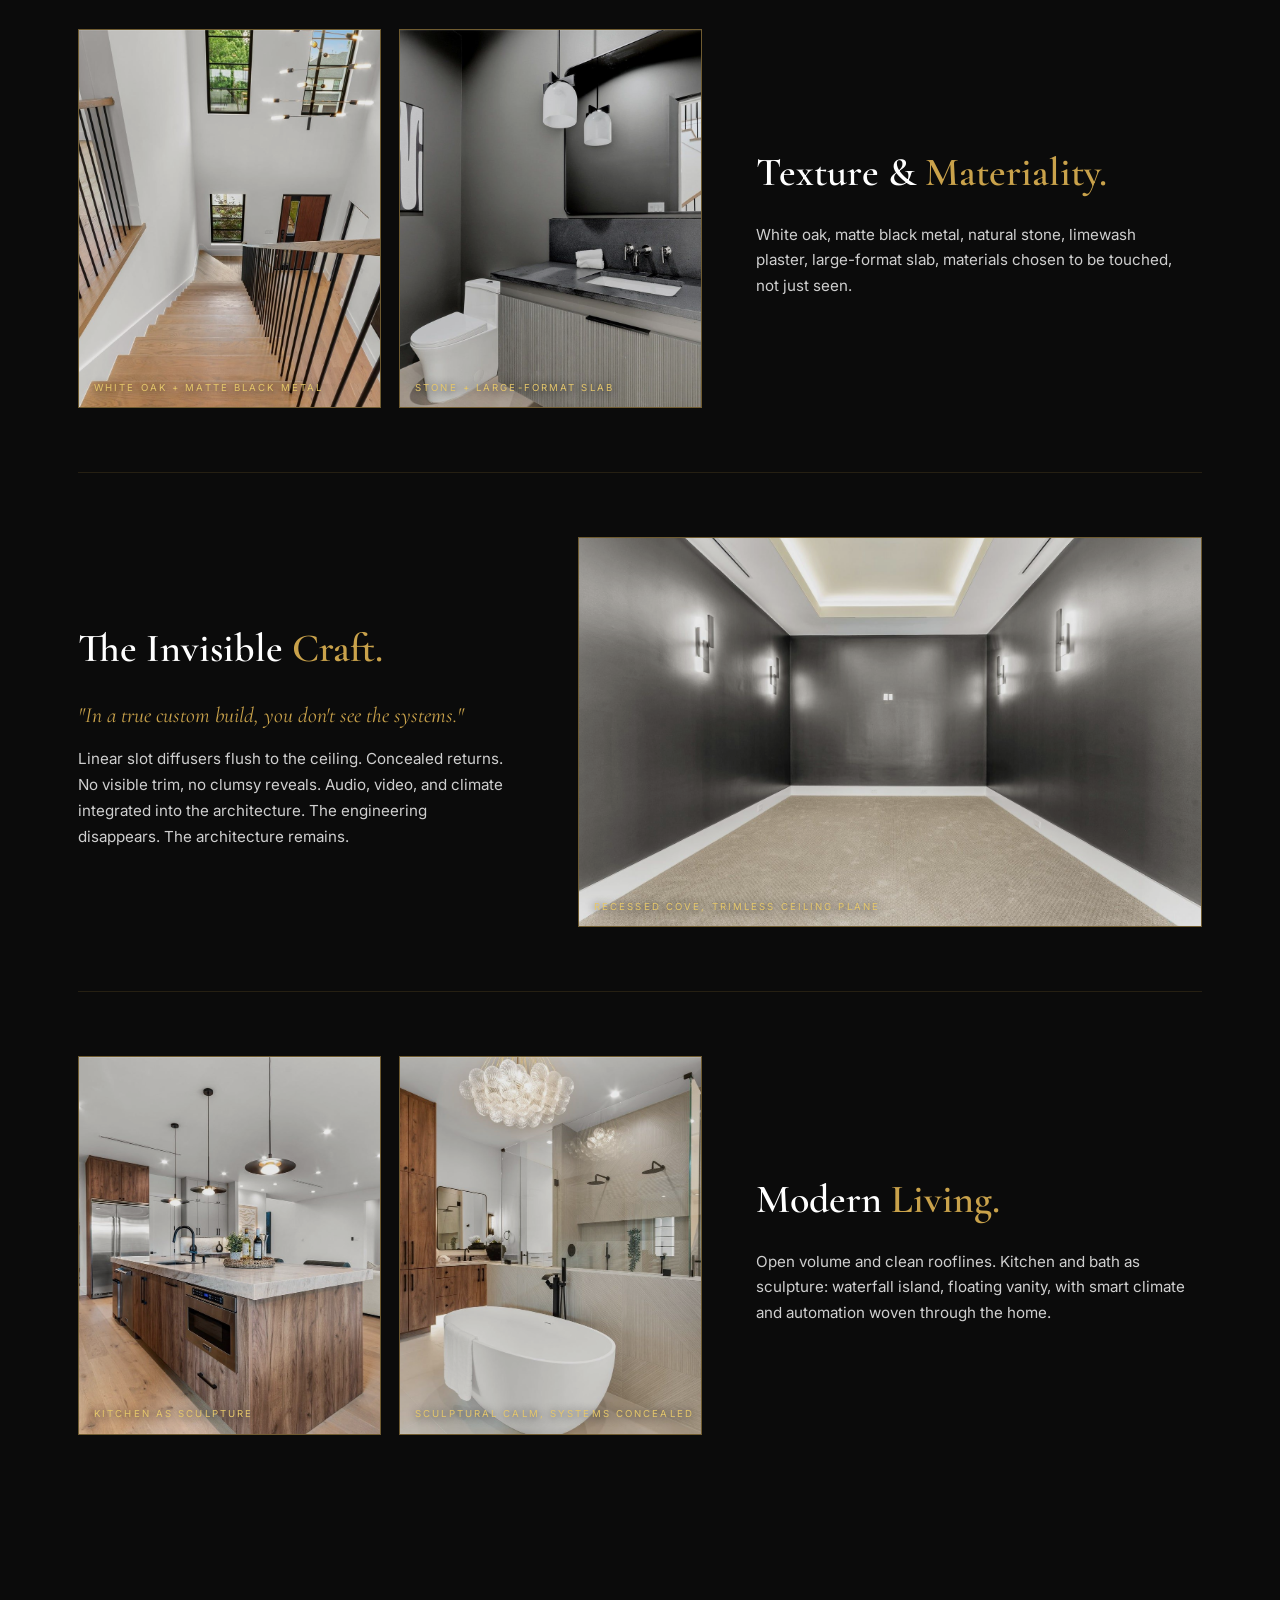
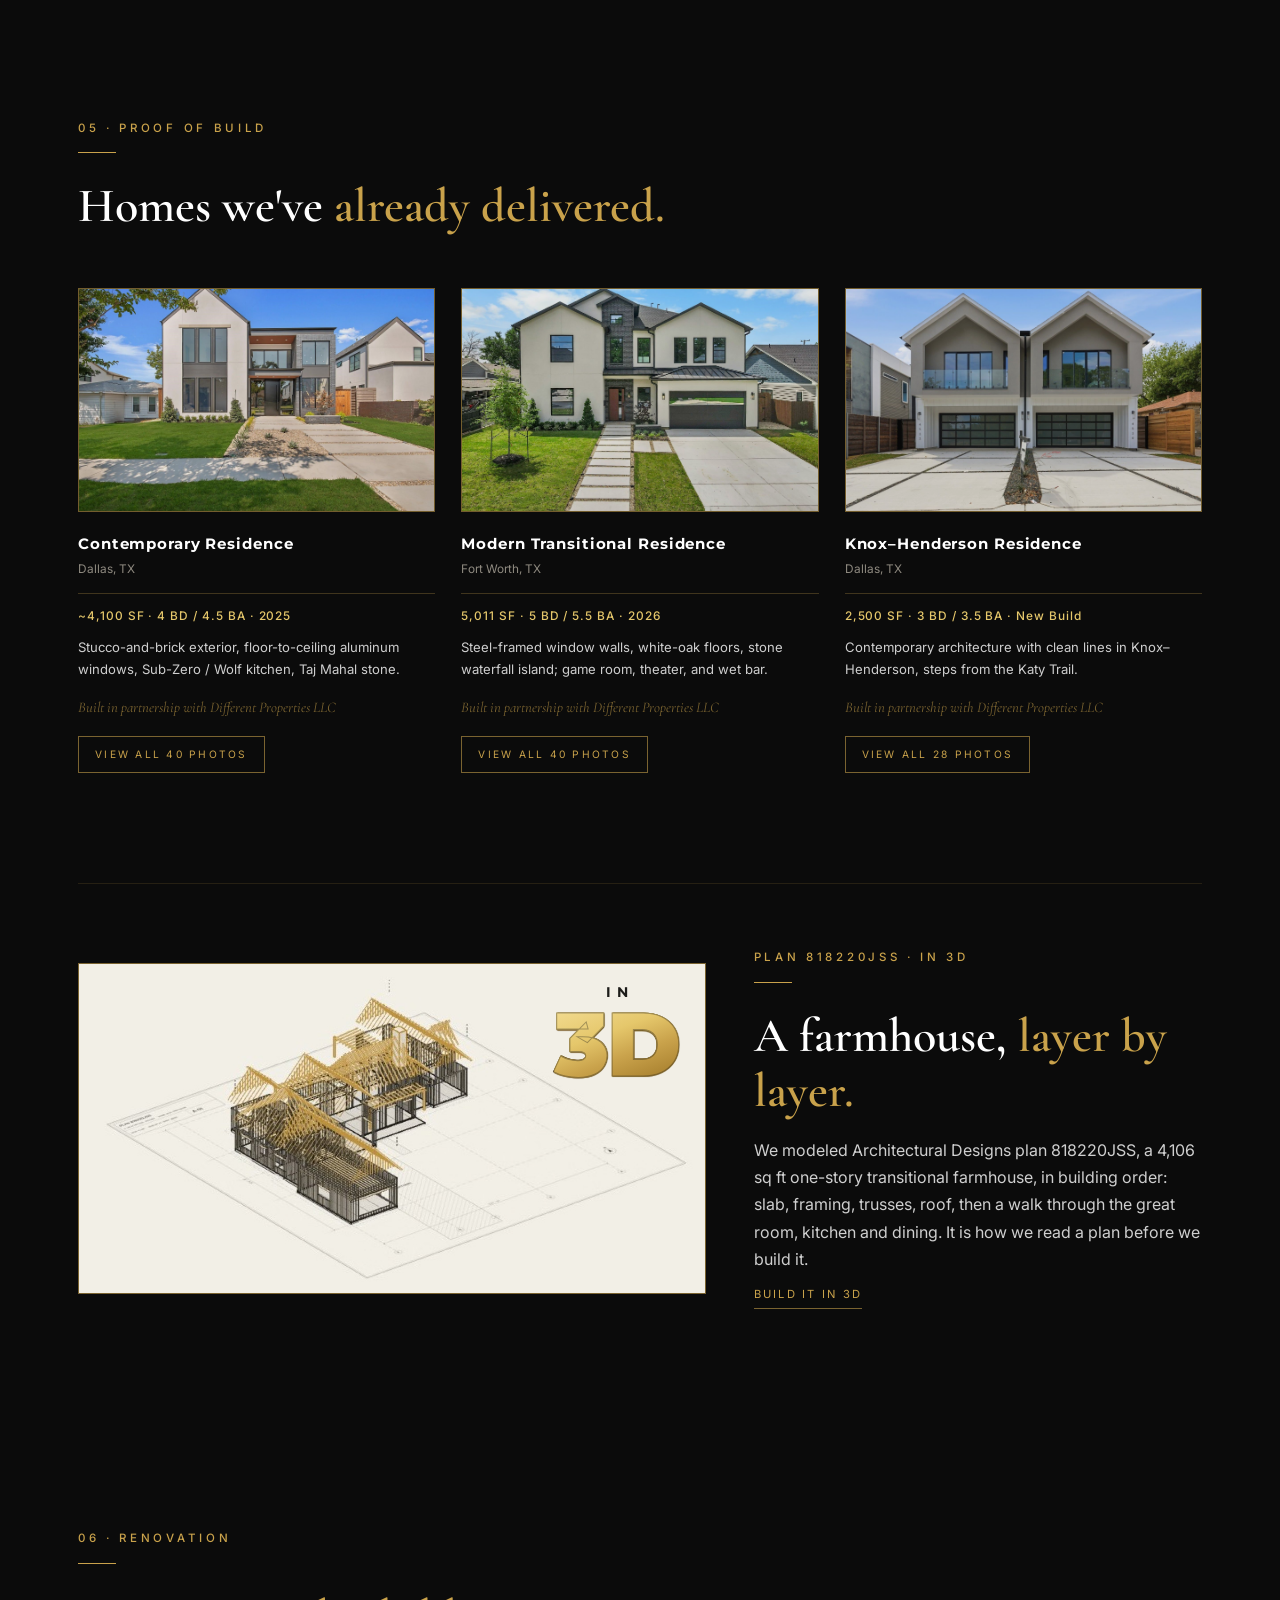
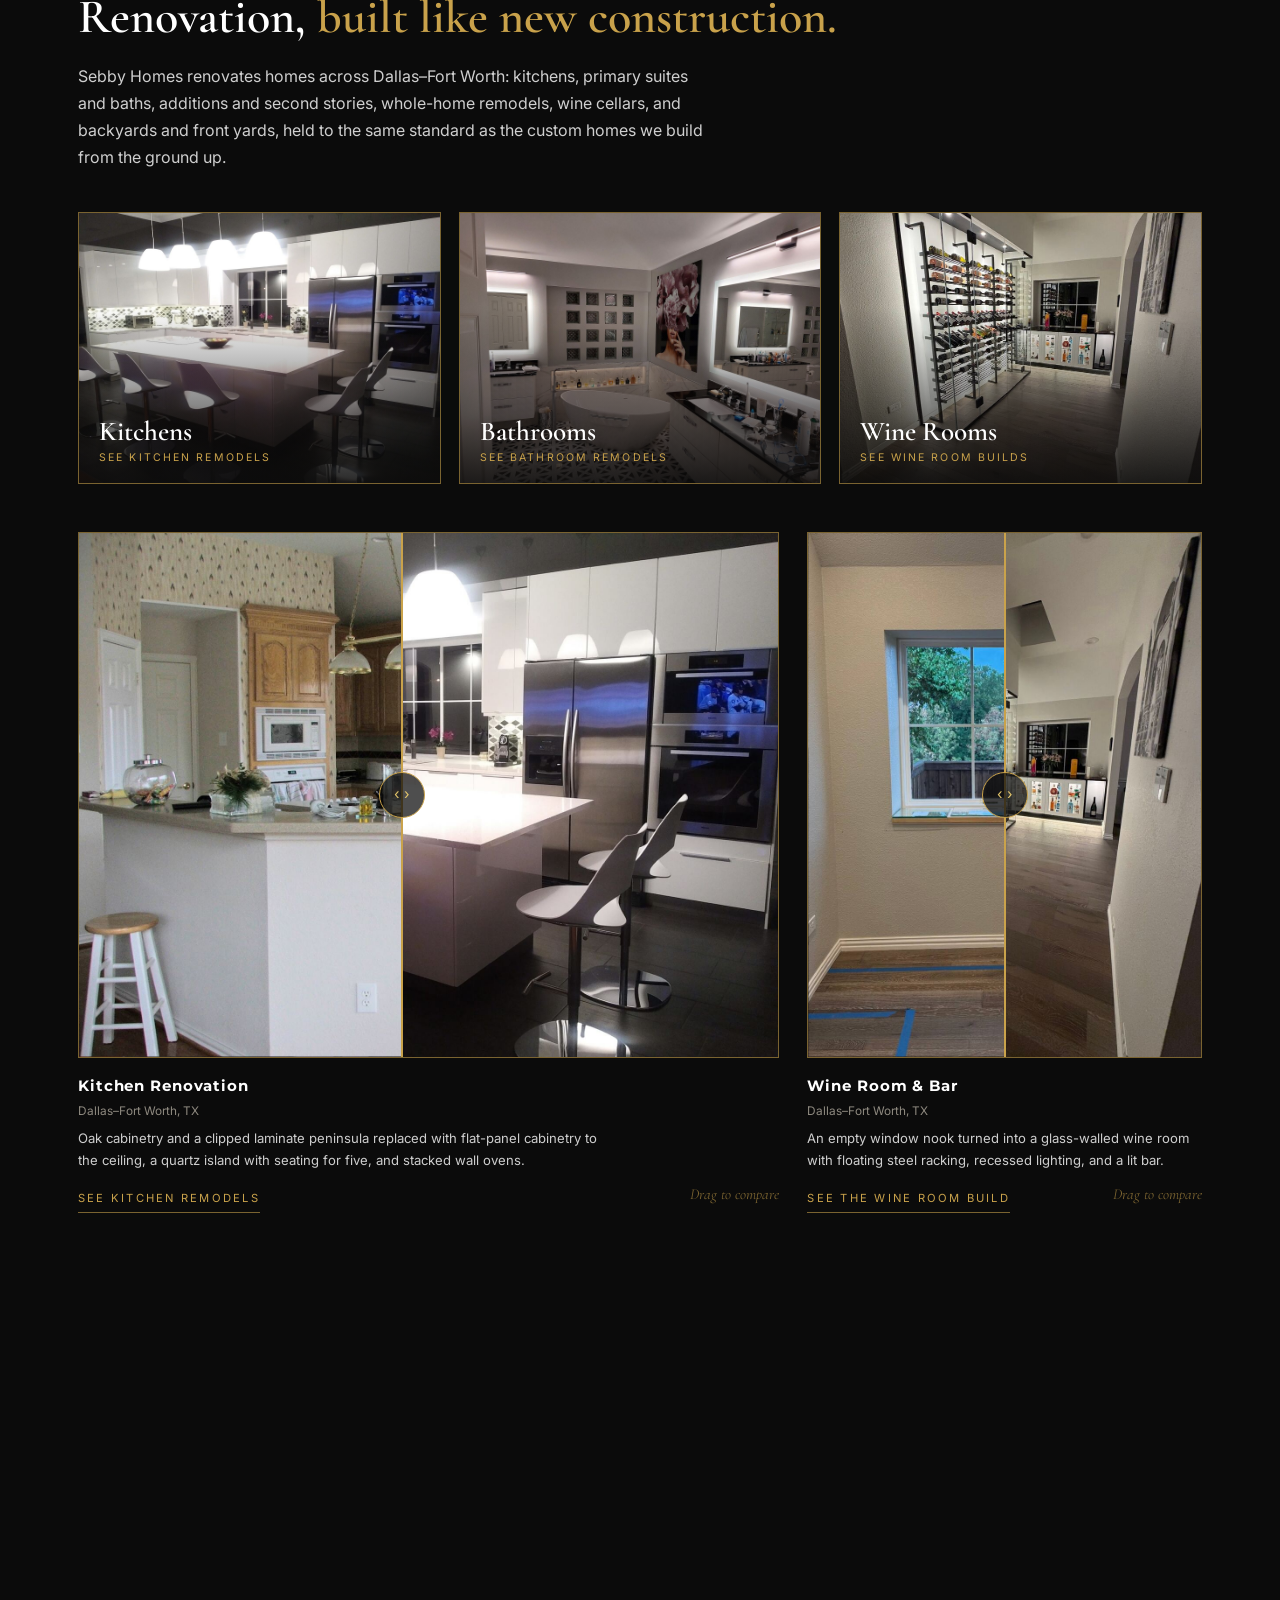
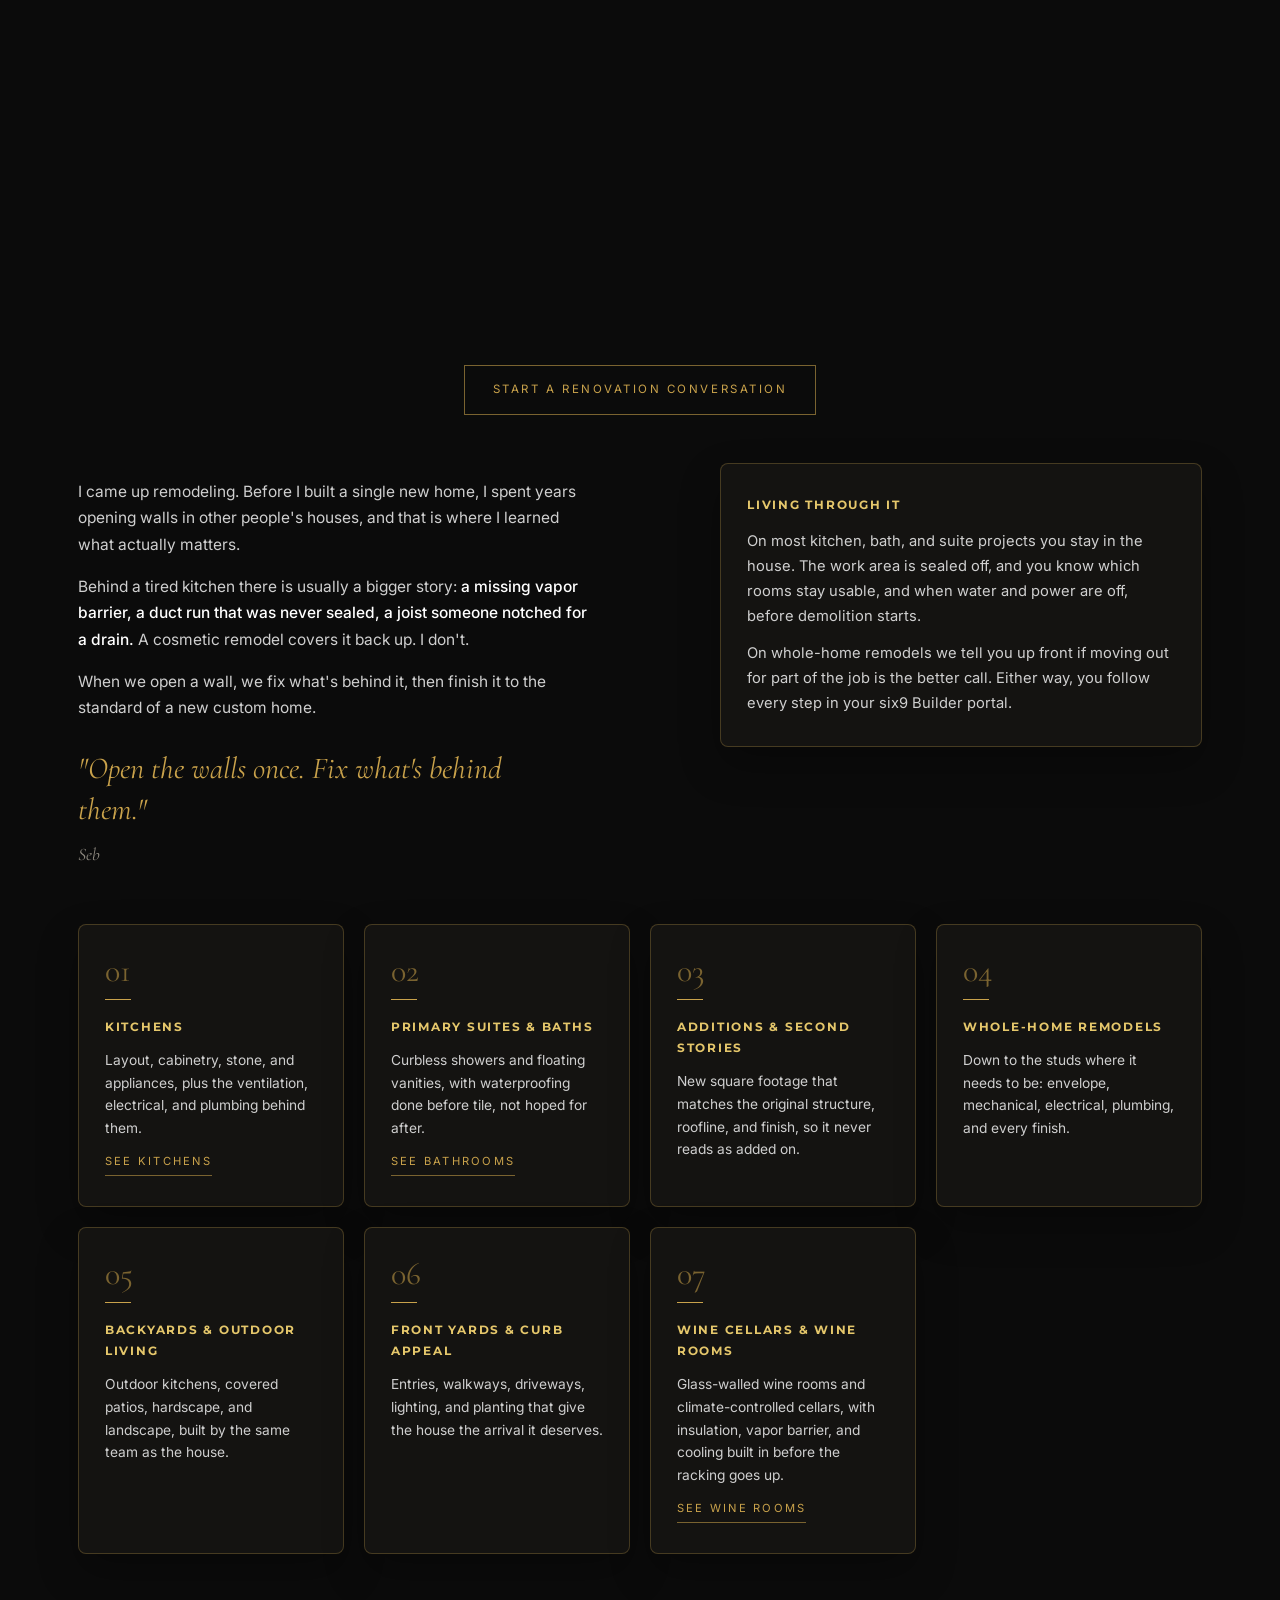
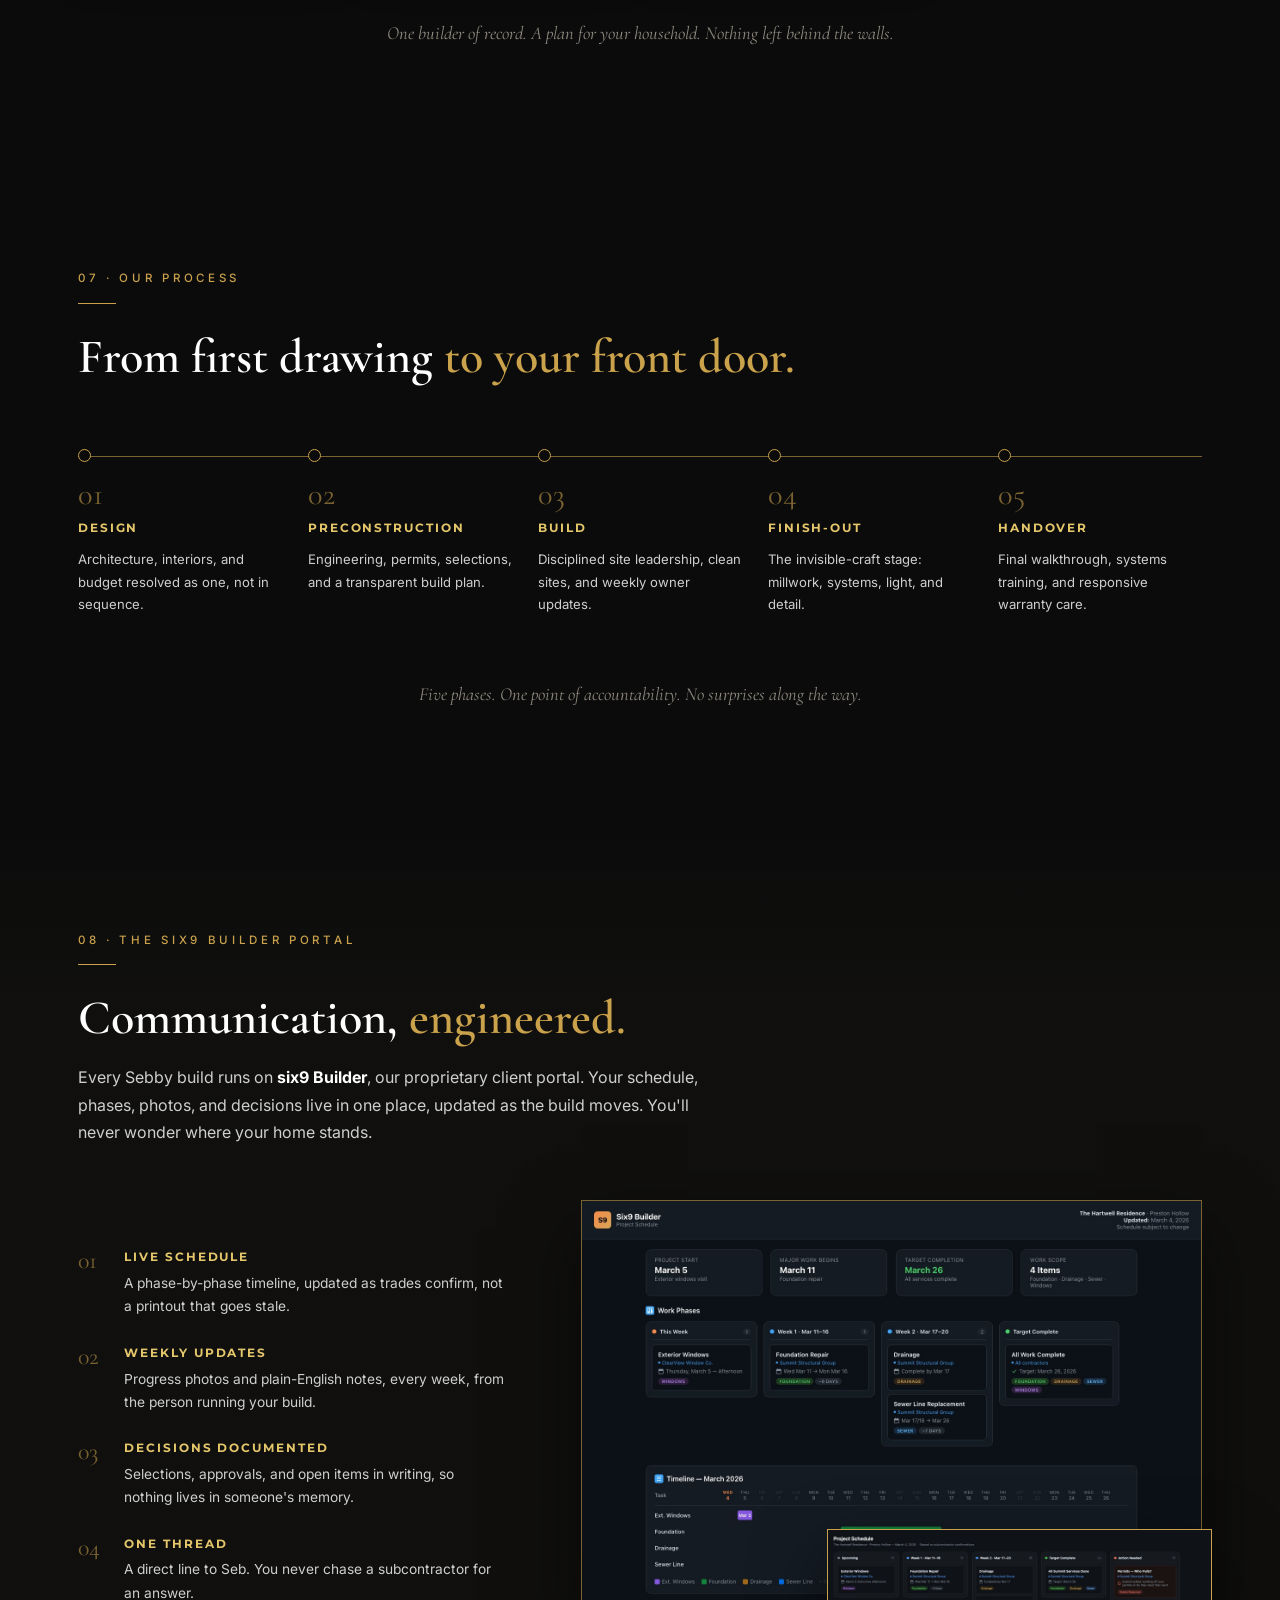
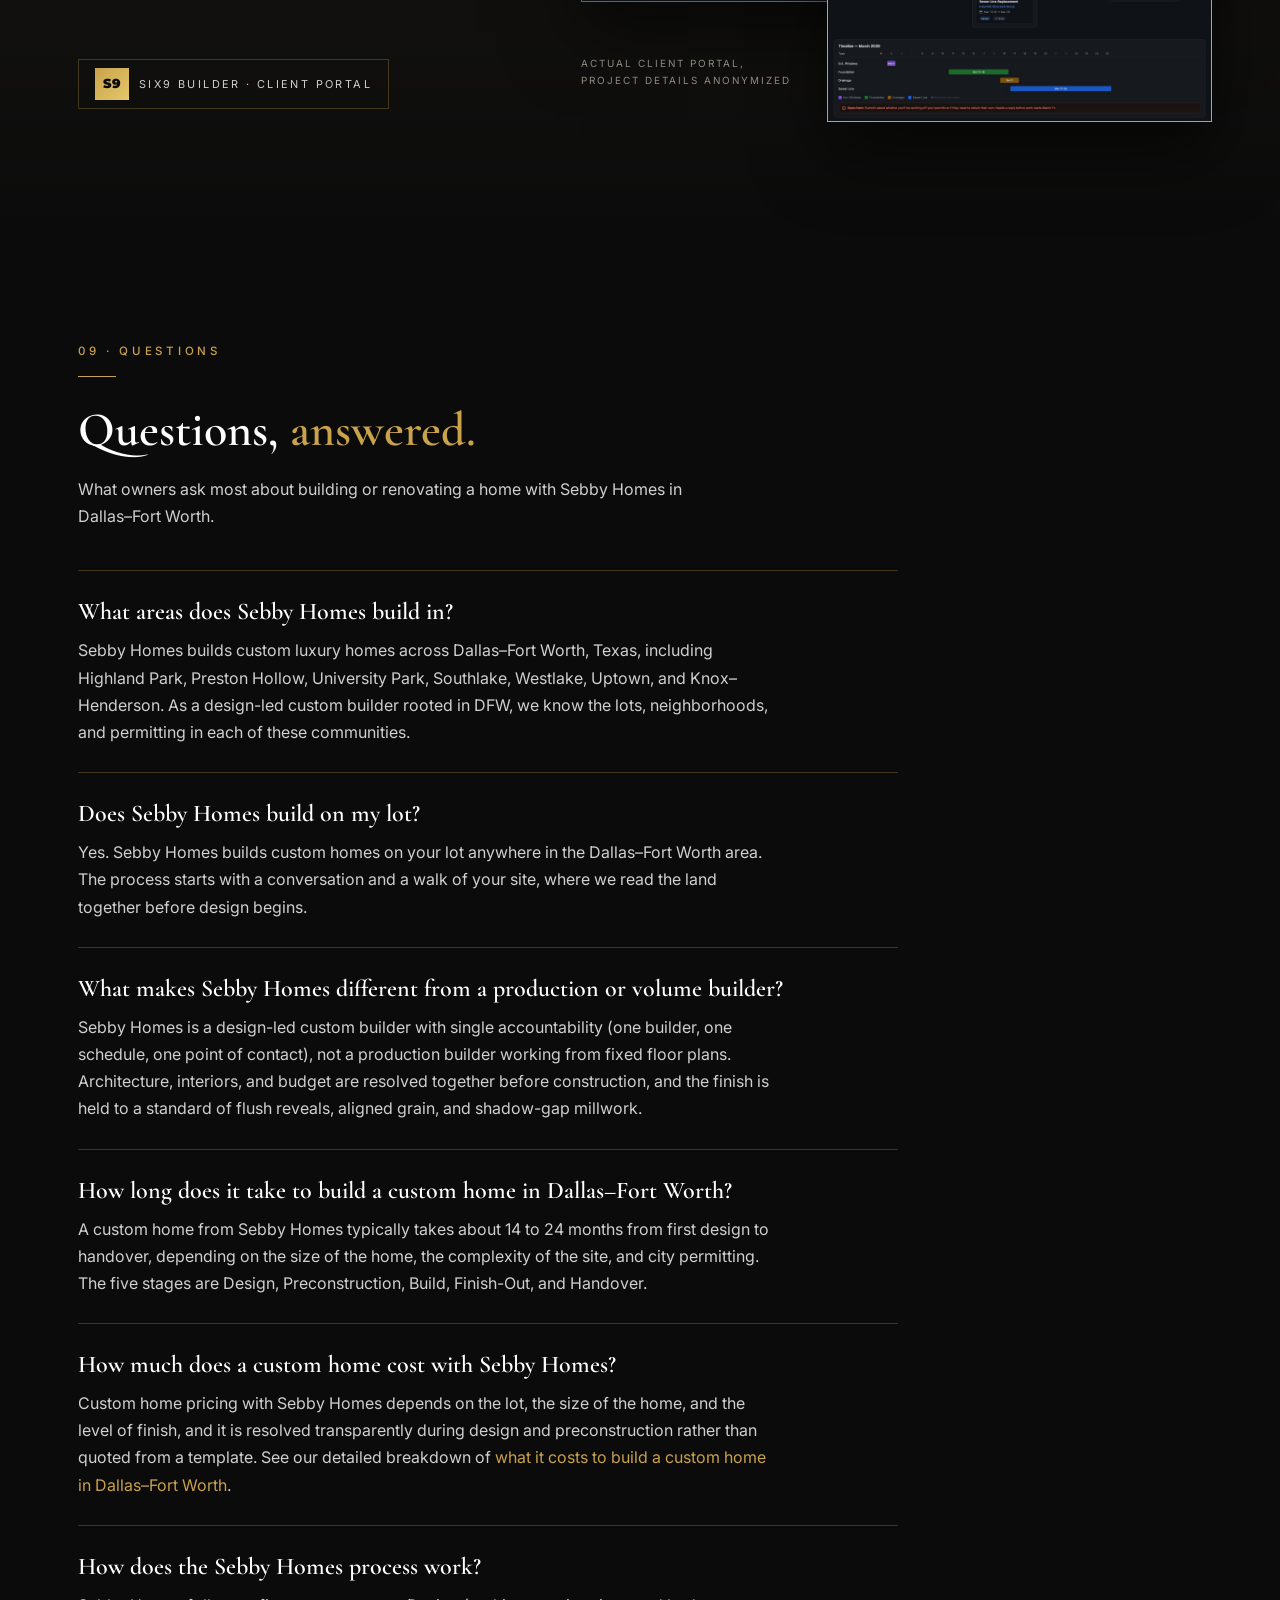
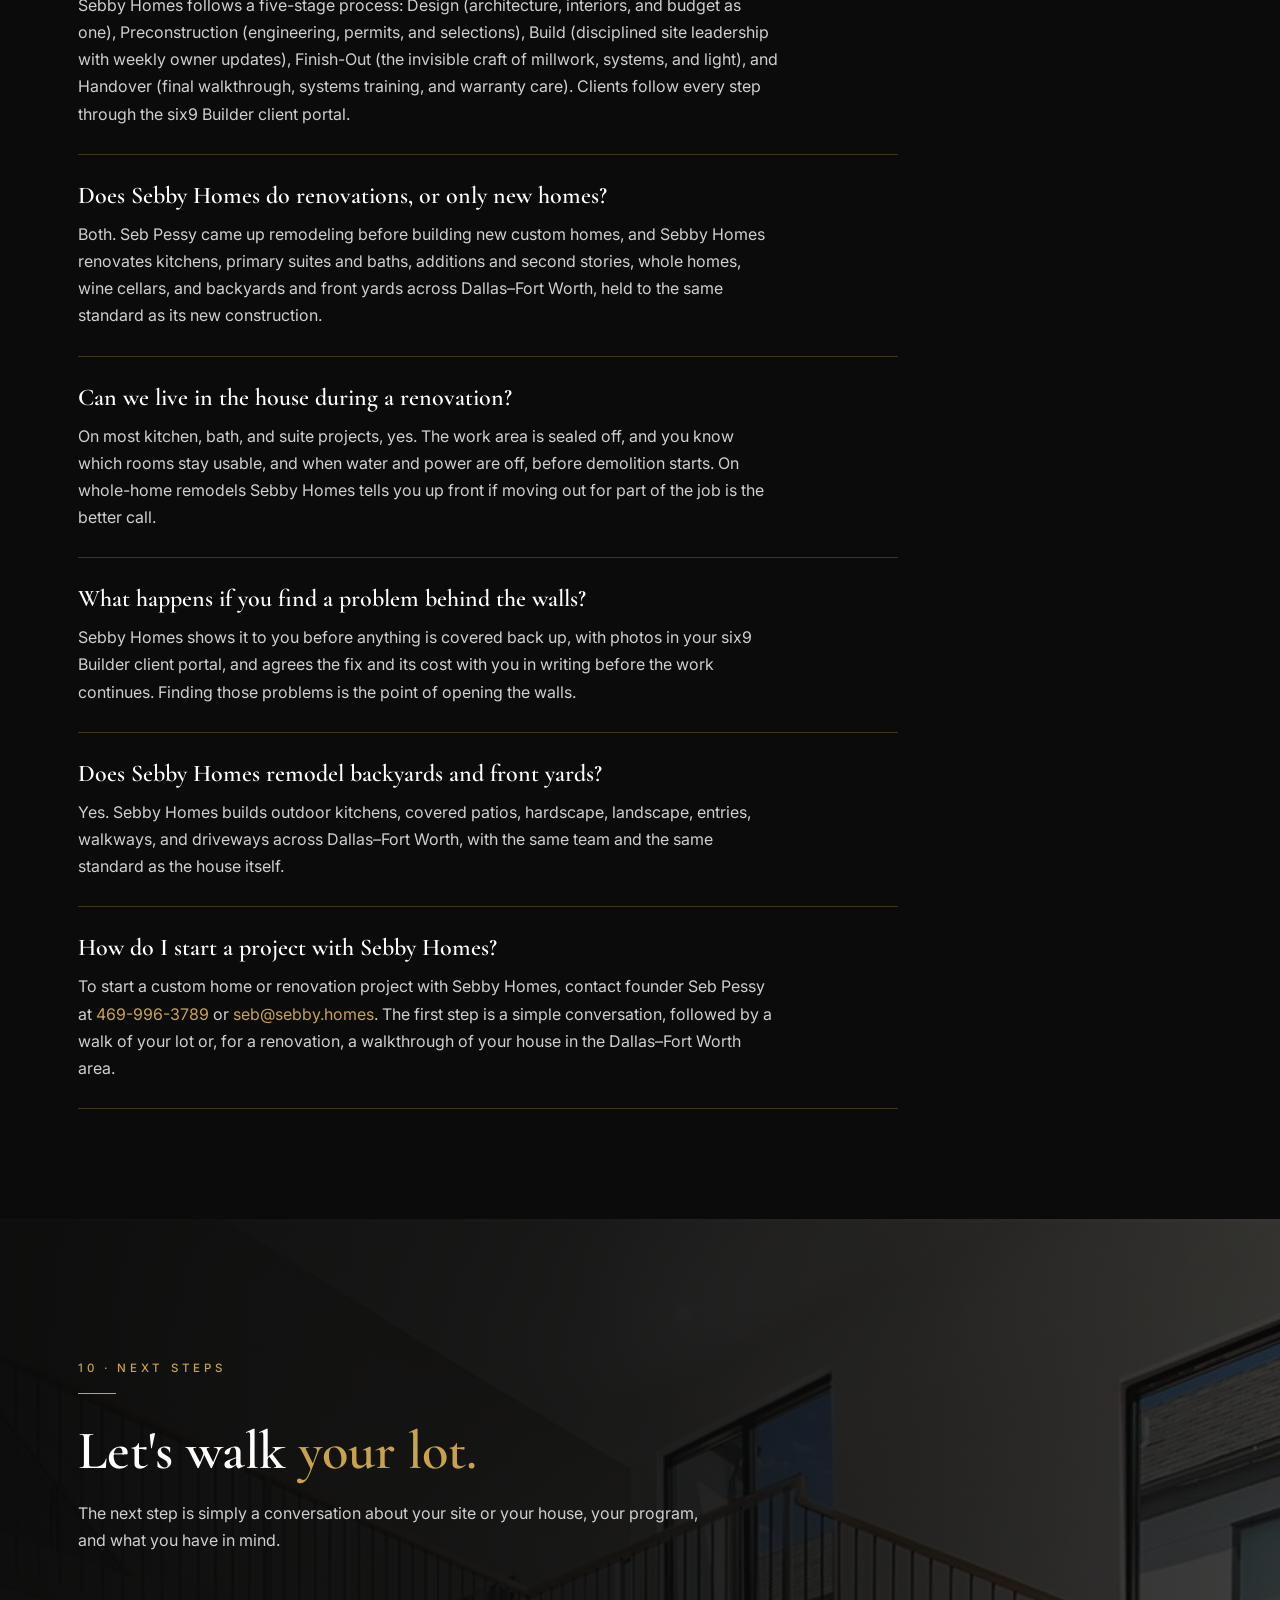
==== commit 3e0c3bf8: "Spin a gold, extruded "IN 3D" over the homepage farmhouse image Pure CSS: stacked layers give it dep" ====
--- a/index.html
+++ b/index.html
@@ -477,7 +477,17 @@
 #plan3d{padding-top:0}
 #plan3d .plan3dCard{display:grid;grid-template-columns:7fr 5fr;gap:48px;align-items:center;border-top:1px solid rgba(201,162,75,.14);padding-top:64px}
 @media(max-width:860px){#plan3d .plan3dCard{grid-template-columns:1fr;gap:24px;padding-top:44px}}
-#plan3d .plan3dImg{display:block;border:1px solid var(--gold-dim);overflow:hidden}
+#plan3d .plan3dImg{position:relative;display:block;border:1px solid var(--gold-dim);overflow:hidden}
+/* a big "IN 3D" over the drawing, extruded from stacked layers and turning like an object */
+#plan3d .spin3d{position:absolute;top:5%;right:4%;z-index:1;perspective:900px;pointer-events:none;text-align:center}
+#plan3d .spin3d .in{display:block;font-family:'Montserrat',sans-serif;font-weight:700;font-size:clamp(.62rem,1.1vw,.85rem);letter-spacing:.5em;margin-right:-.5em;color:#1d1c19}
+#plan3d .spin3d .obj{position:relative;display:block;transform-style:preserve-3d;animation:spin3d 7s cubic-bezier(.45,0,.55,1) infinite}
+#plan3d .spin3d .obj i{display:block;font-style:normal;font-family:'Montserrat',sans-serif;font-weight:900;font-size:clamp(3rem,7vw,6rem);line-height:.9;letter-spacing:-.02em;color:#7A6330;transform:translateZ(calc(var(--z) * -1px))}
+#plan3d .spin3d .obj i+i{position:absolute;inset:0}
+#plan3d .spin3d .obj i.face{color:transparent;background:linear-gradient(160deg,#F4DE96 0%,#E5C76B 38%,#C9A24B 62%,#9C7424 100%);-webkit-background-clip:text;background-clip:text;-webkit-text-stroke:1px rgba(29,28,25,.35)}
+#plan3d .spin3d .obj i.back{color:#C9A24B}
+@keyframes spin3d{0%{transform:rotateX(12deg) rotateY(-28deg)}50%{transform:rotateX(12deg) rotateY(332deg)}100%{transform:rotateX(12deg) rotateY(332deg)}}
+@media(prefers-reduced-motion:reduce){#plan3d .spin3d .obj{animation:none;transform:rotateX(12deg) rotateY(-28deg)}}
 #plan3d .plan3dImg img{display:block;width:100%;height:auto;aspect-ratio:40/21;object-fit:cover;transition:transform .8s ease}
 #plan3d .plan3dImg:hover img{transform:scale(1.03)}
 .viewAll{display:inline-block;margin-top:16px;border:1px solid var(--gold-dim);color:var(--gold);font-size:.64rem;letter-spacing:.22em;text-transform:uppercase;padding:9px 16px;transition:background .3s,color .3s}
@@ -1001,10 +1011,12 @@
 <section id="plan3d">
   <div class="wrap">
     <div class="plan3dCard rv">
-      <a class="plan3dImg" href="farmhouse-818220/"><img src="assets/farmhouse-818220-og.jpg" width="1200" height="630" loading="lazy"
+      <a class="plan3dImg" href="farmhouse-818220/">
+        <span class="spin3d" aria-hidden="true"><span class="in">IN</span><span class="obj"><i class="back" style="--z:15">3D</i><i style="--z:14">3D</i><i style="--z:13">3D</i><i style="--z:12">3D</i><i style="--z:11">3D</i><i style="--z:10">3D</i><i style="--z:9">3D</i><i style="--z:8">3D</i><i style="--z:7">3D</i><i style="--z:6">3D</i><i style="--z:5">3D</i><i style="--z:4">3D</i><i style="--z:3">3D</i><i style="--z:2">3D</i><i style="--z:1">3D</i><i class="face" style="--z:0">3D</i></span></span>
+        <img src="assets/farmhouse-818220-og.jpg" width="1200" height="630" loading="lazy"
         alt="Exploded 3D drawing of farmhouse plan 818220JSS with the wall framing up and the roof trusses lifting into place"></a>
       <div>
-        <div class="eyebrow caps">In 3D · Plan 818220JSS</div>
+        <div class="eyebrow caps">Plan 818220JSS · In 3D</div>
         <hr class="rule">
         <h2>A farmhouse, <em>layer by layer.</em></h2>
         <p class="lede">We modeled Architectural Designs plan 818220JSS, a 4,106 sq ft one-story
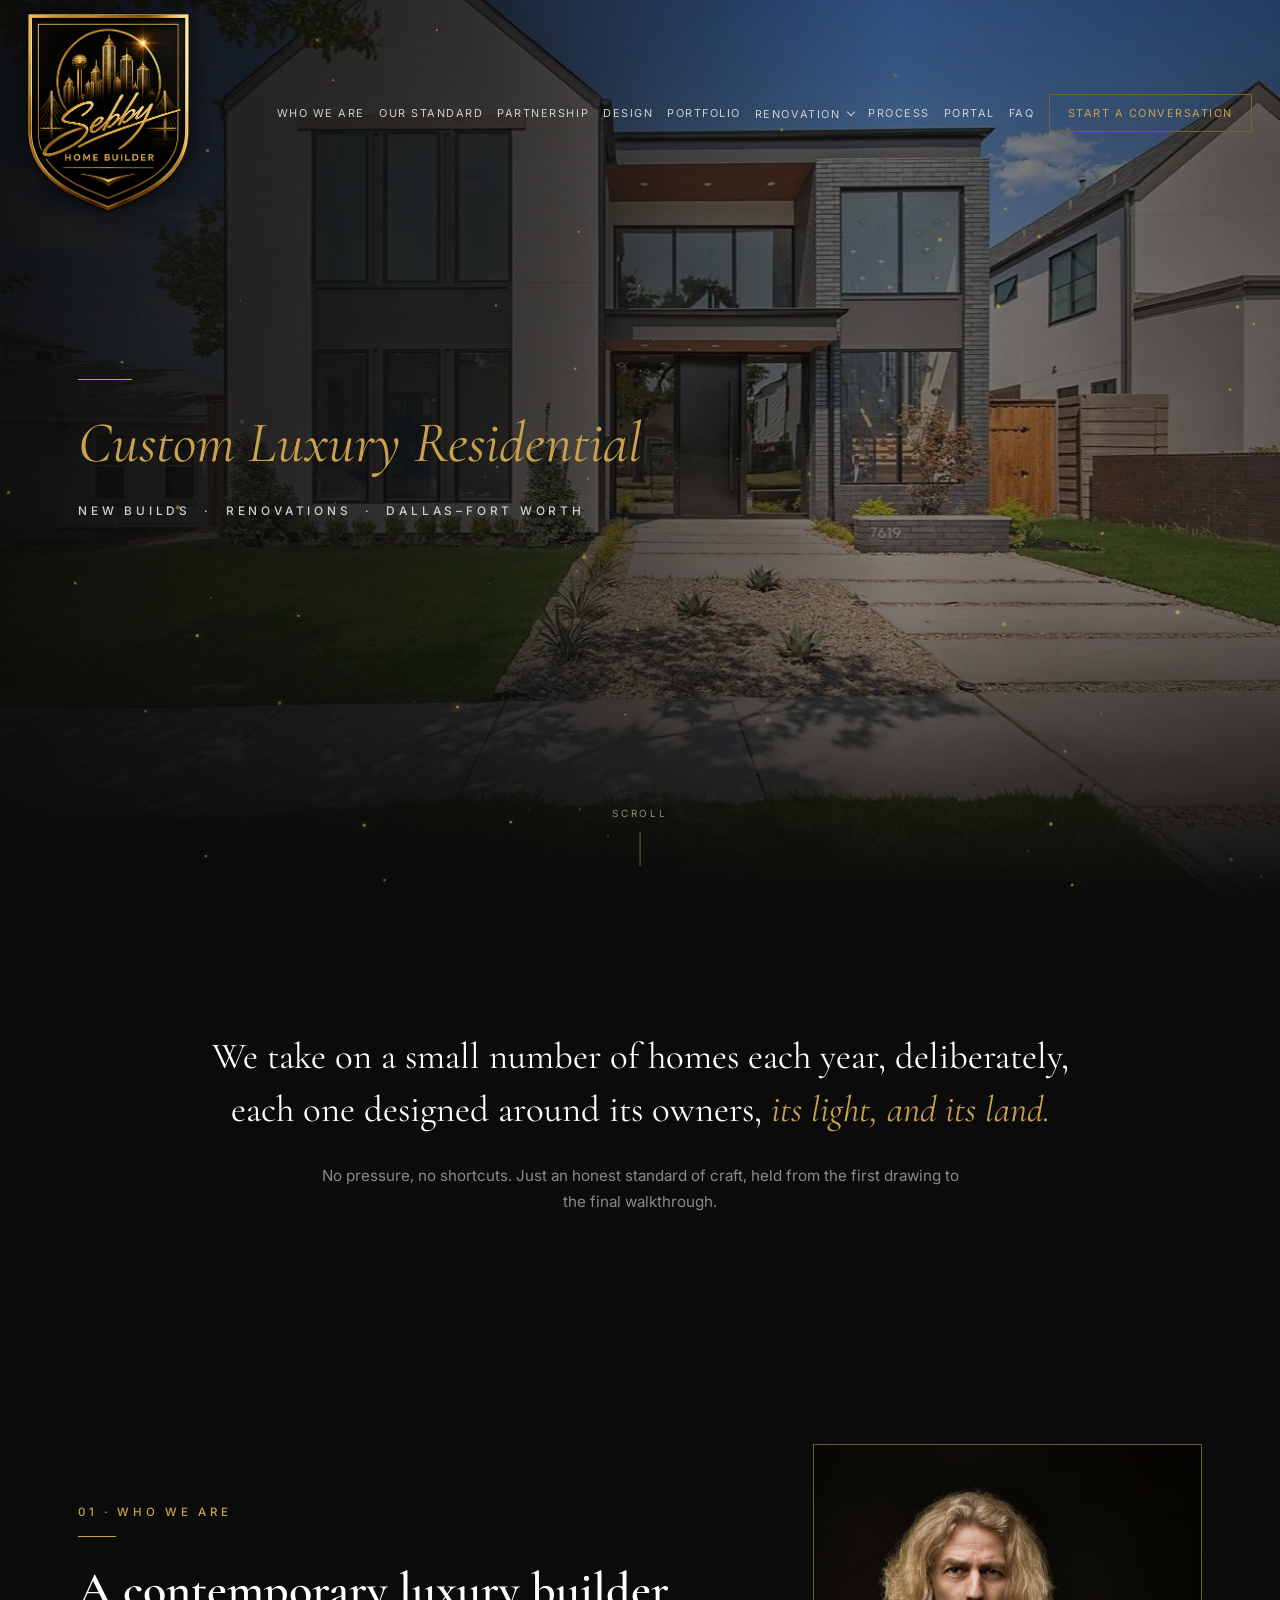
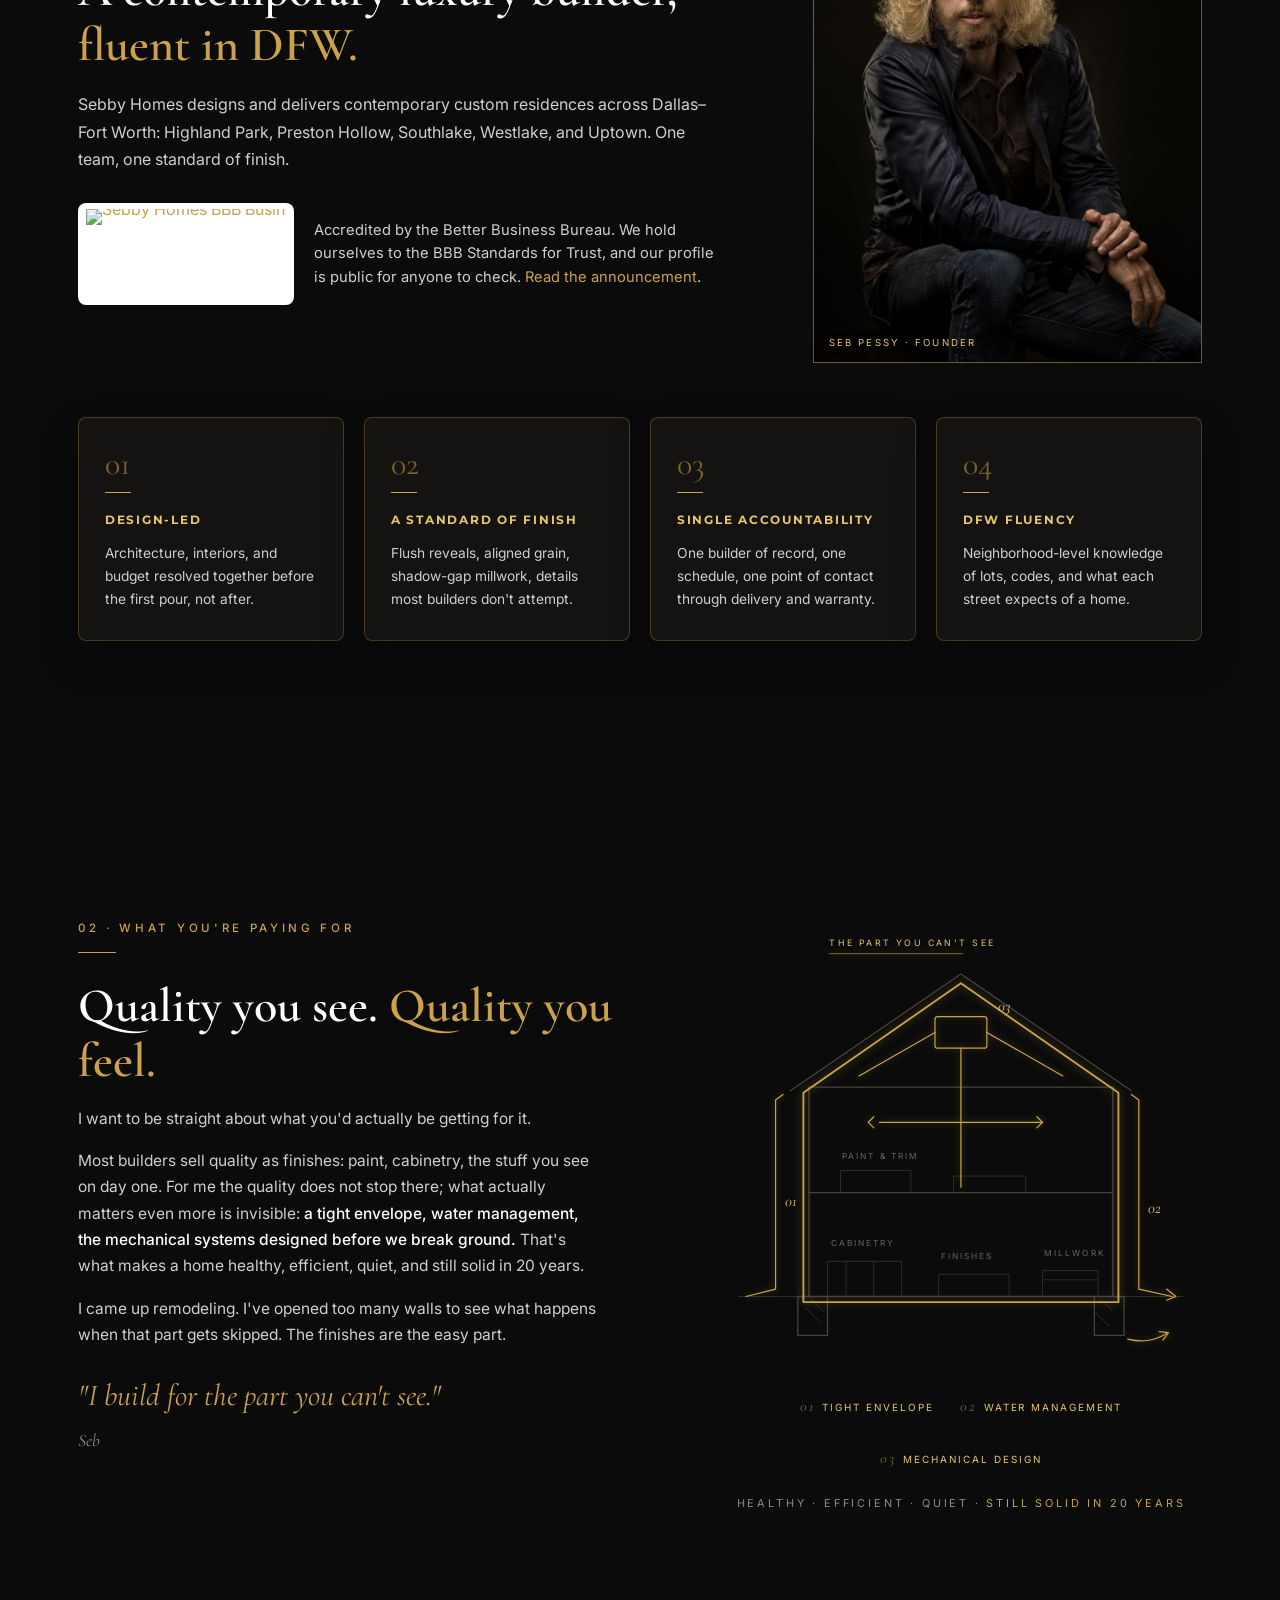
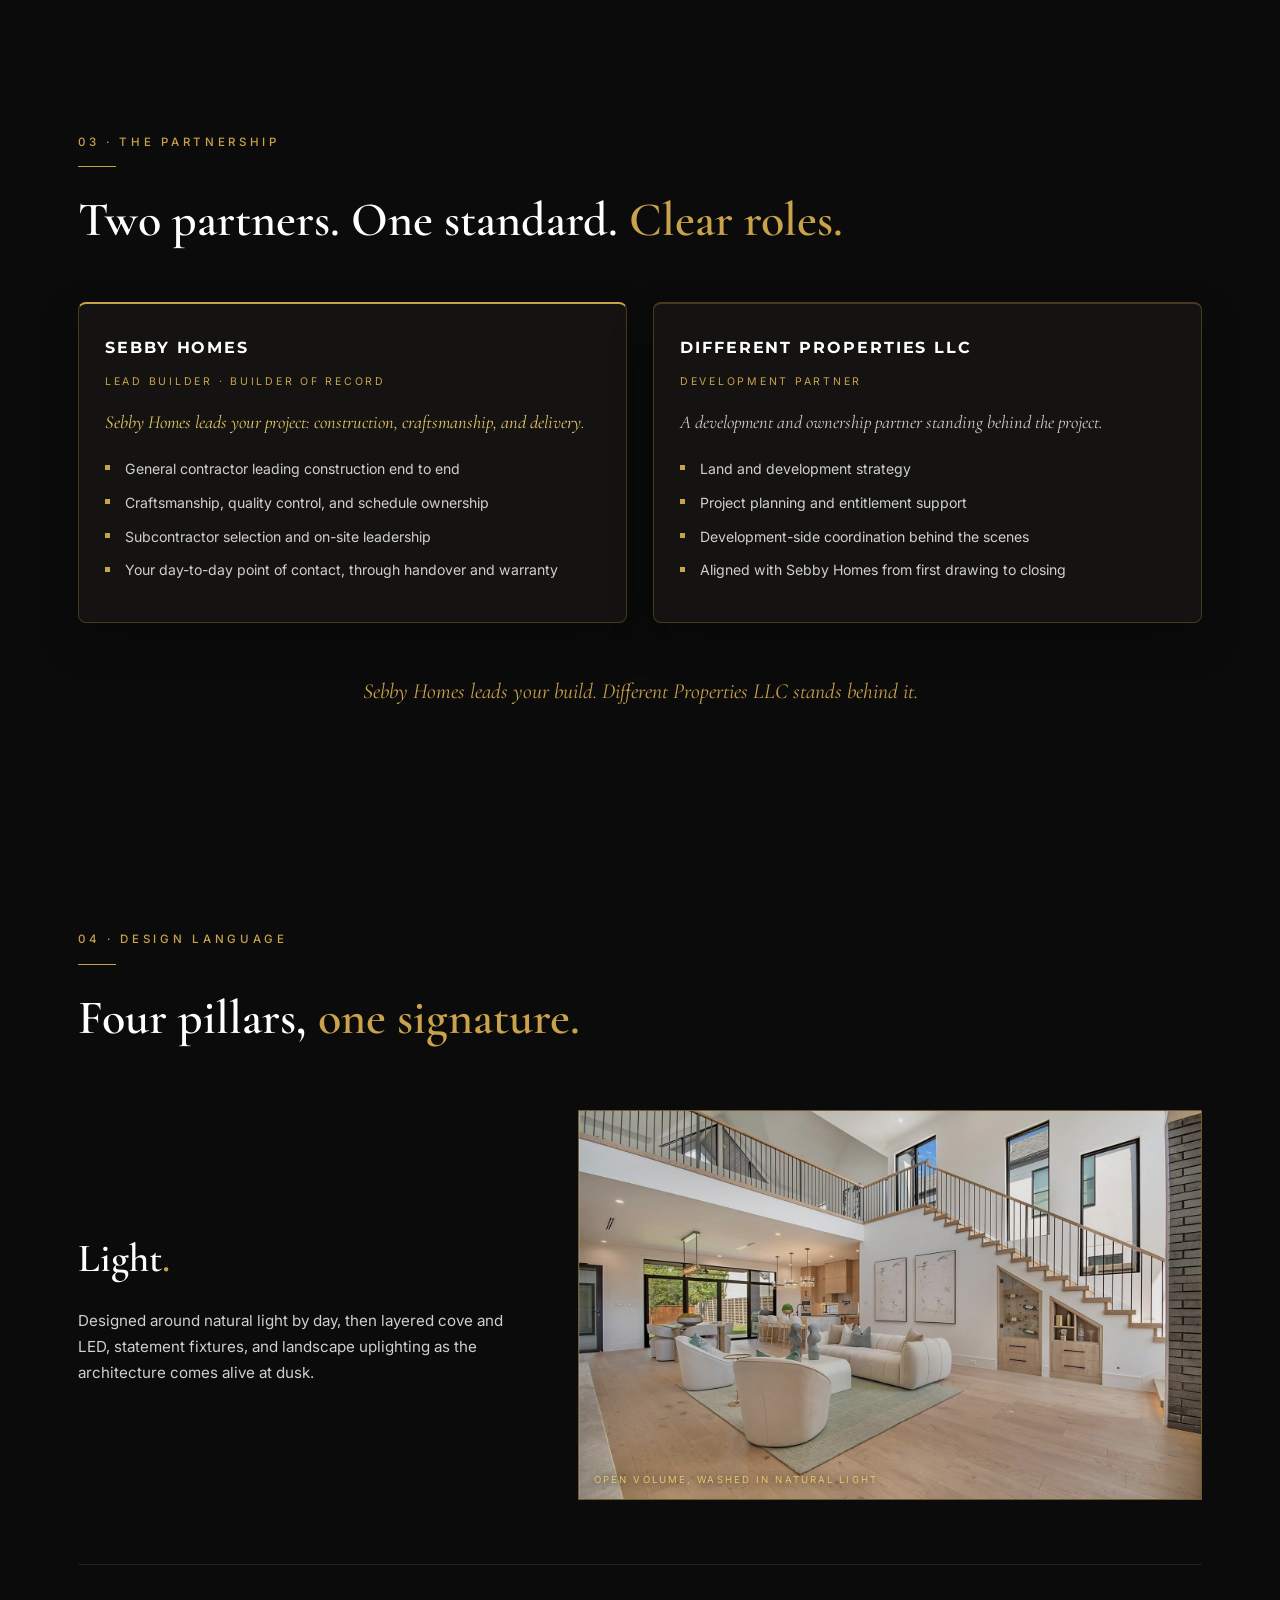
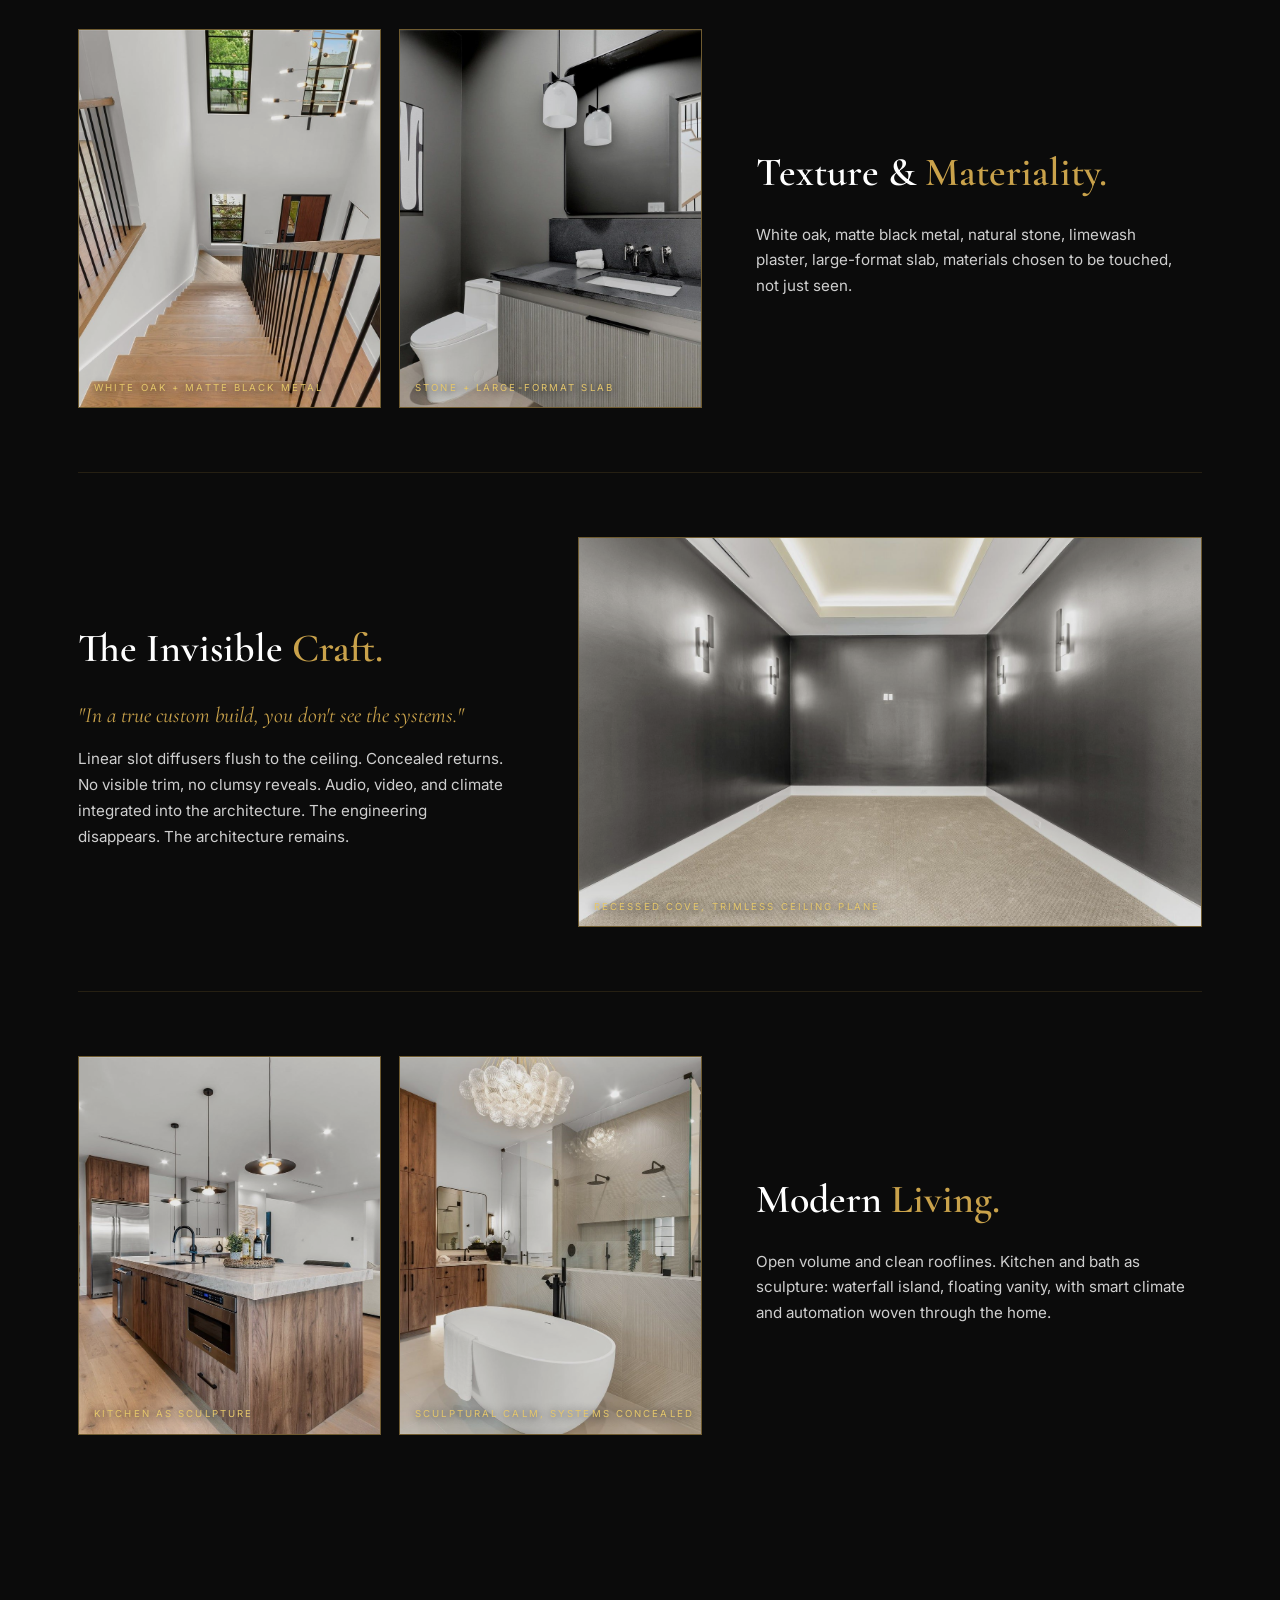
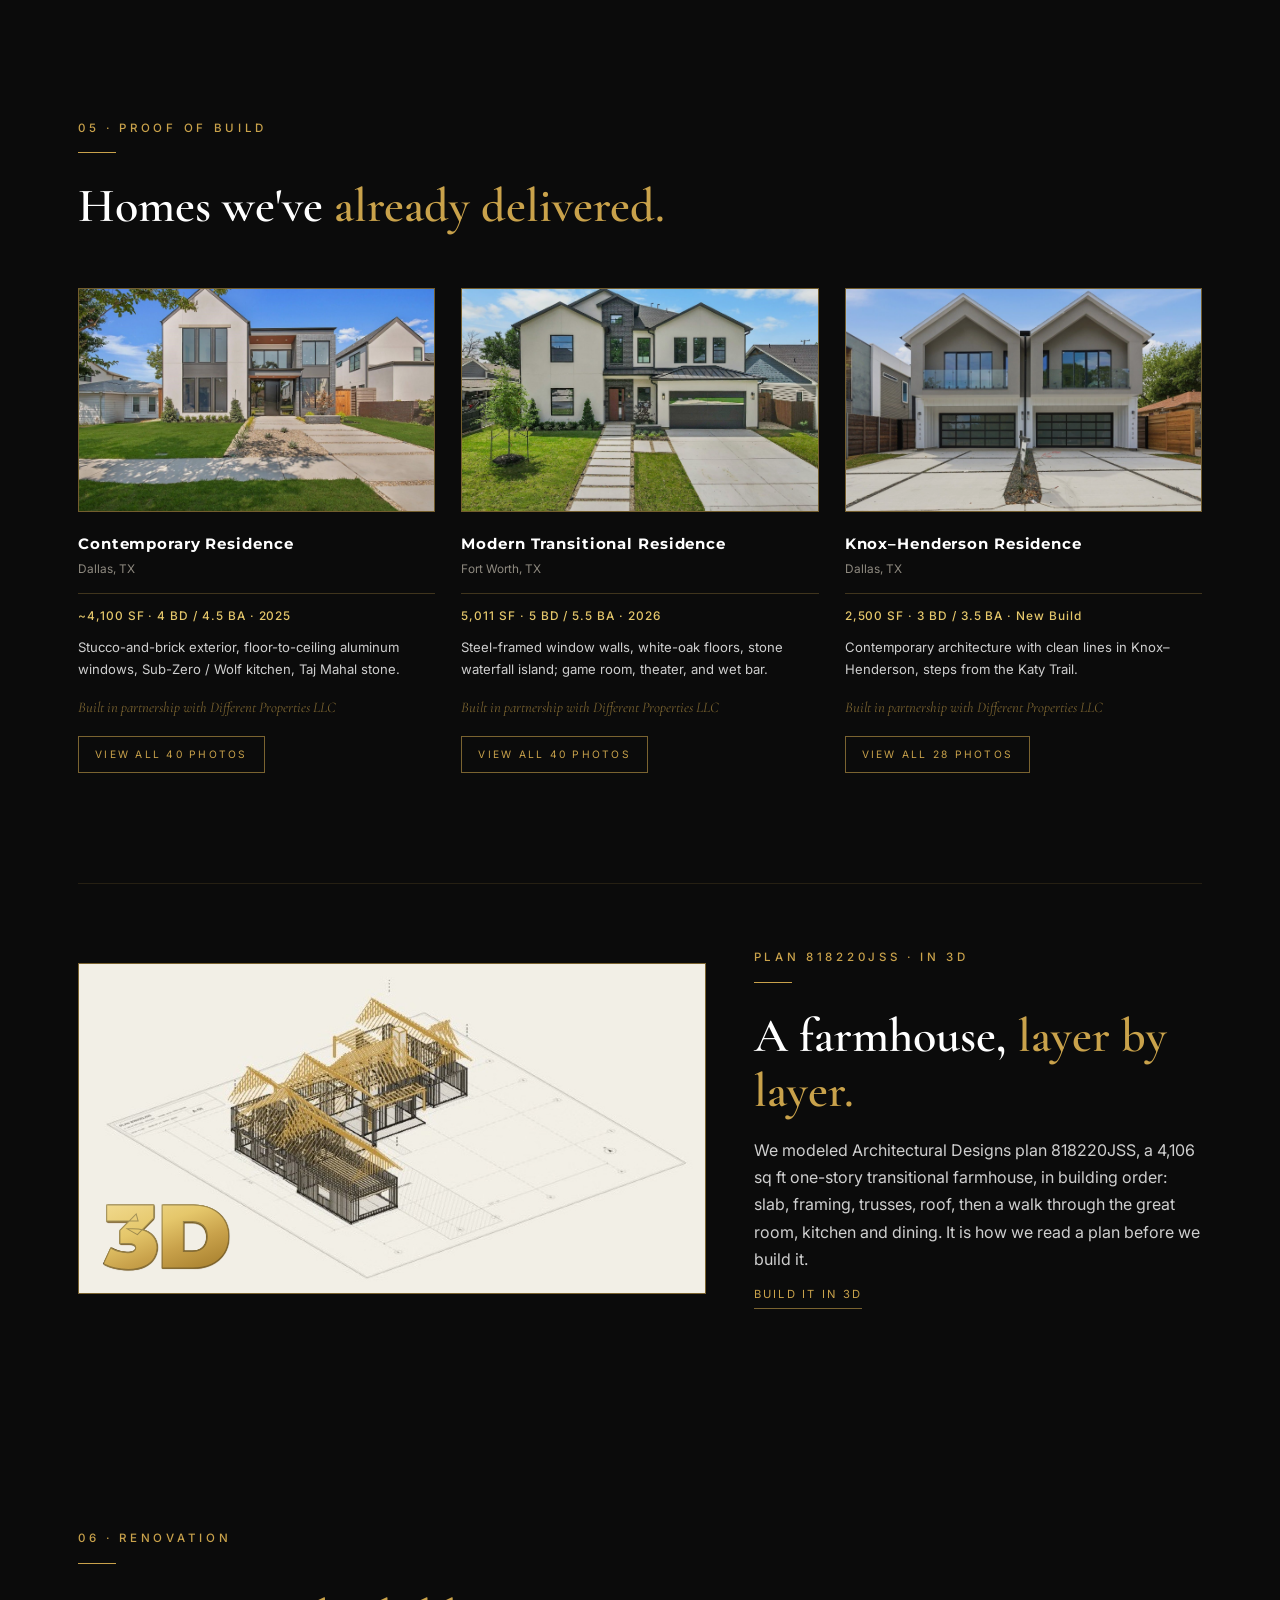
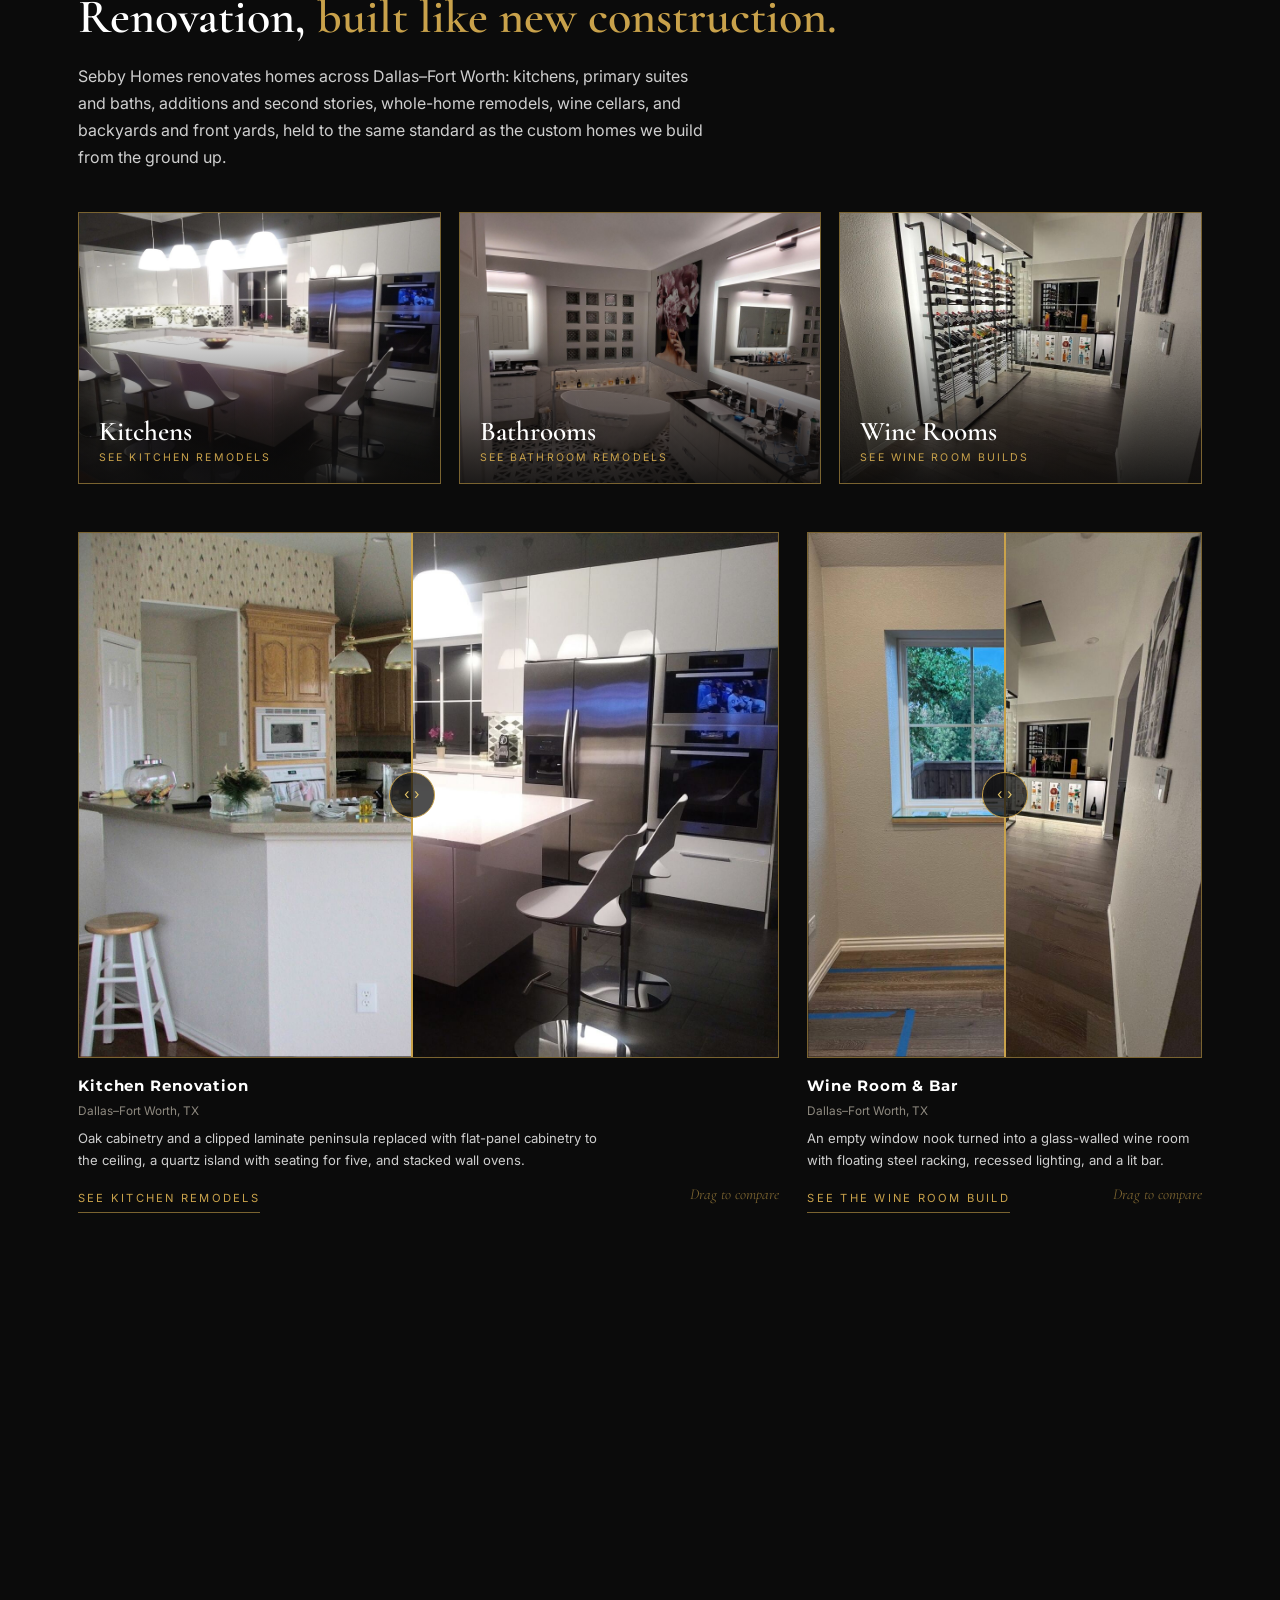
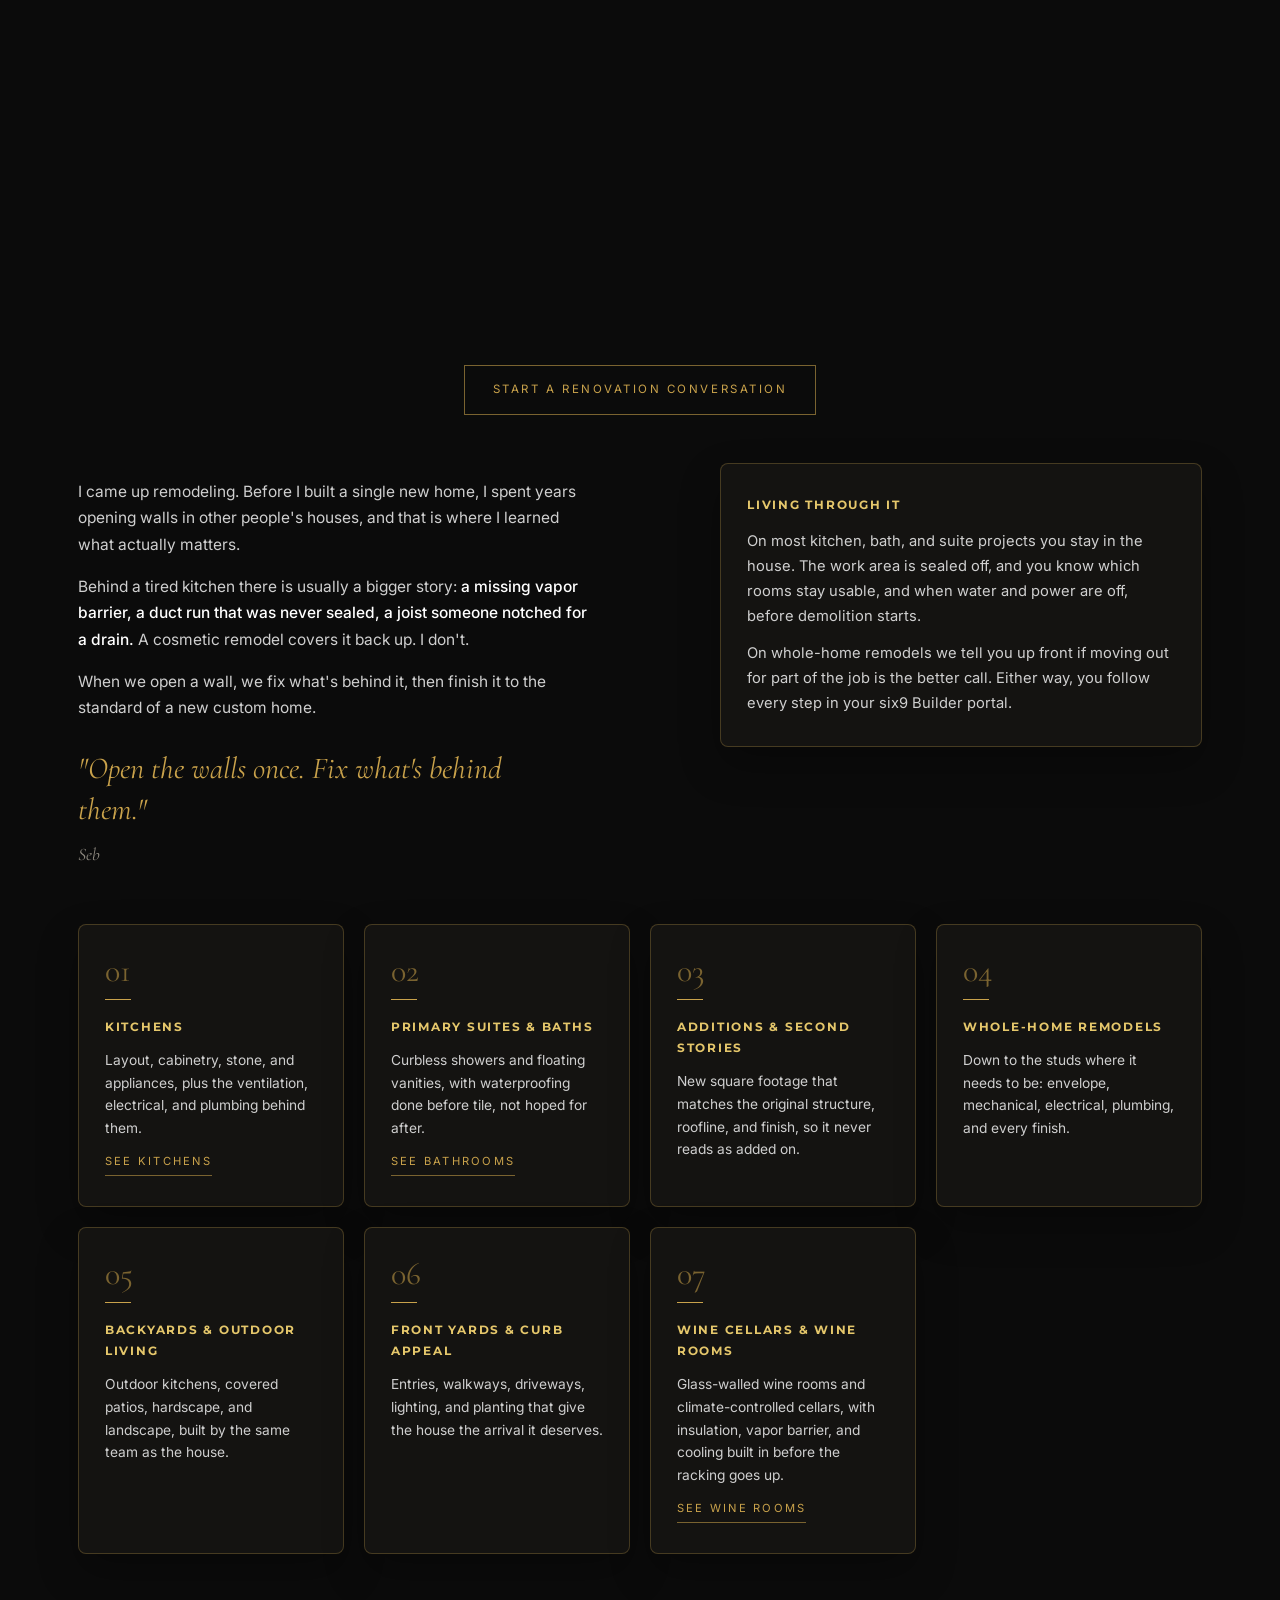
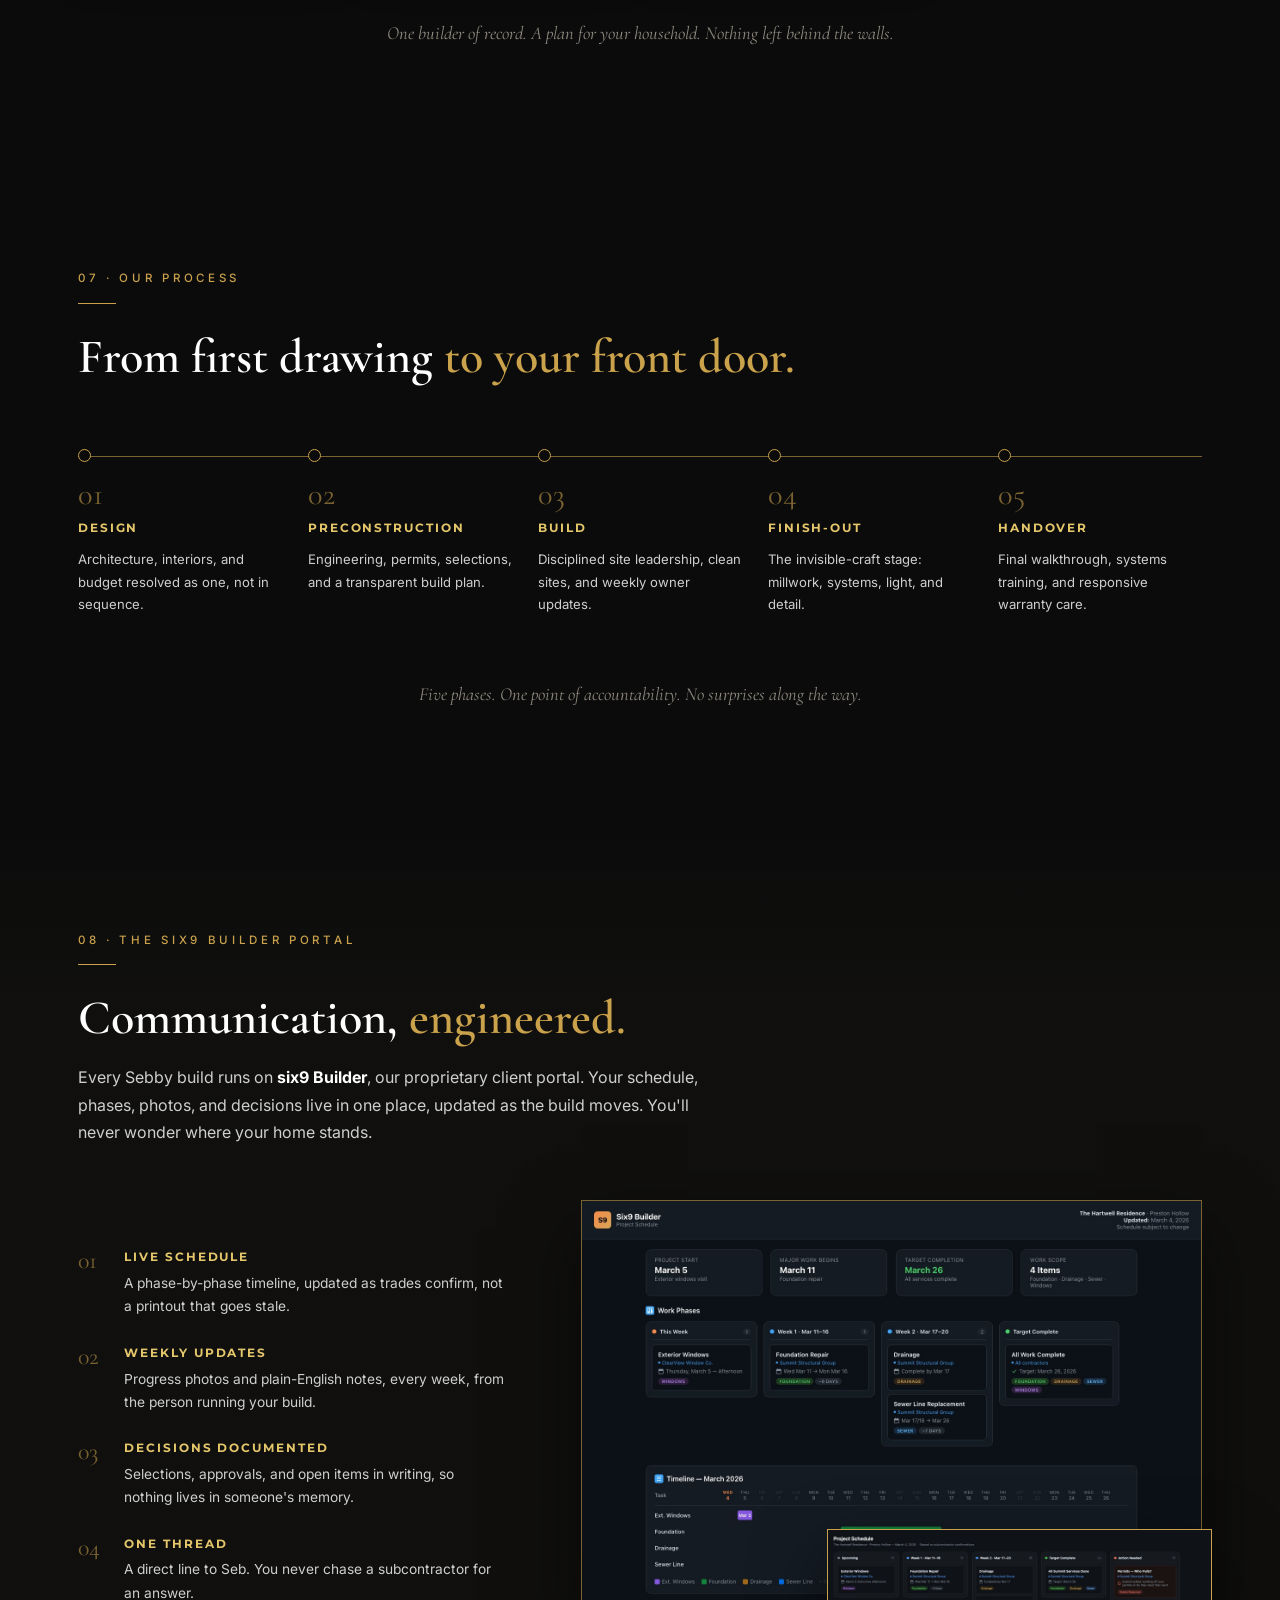
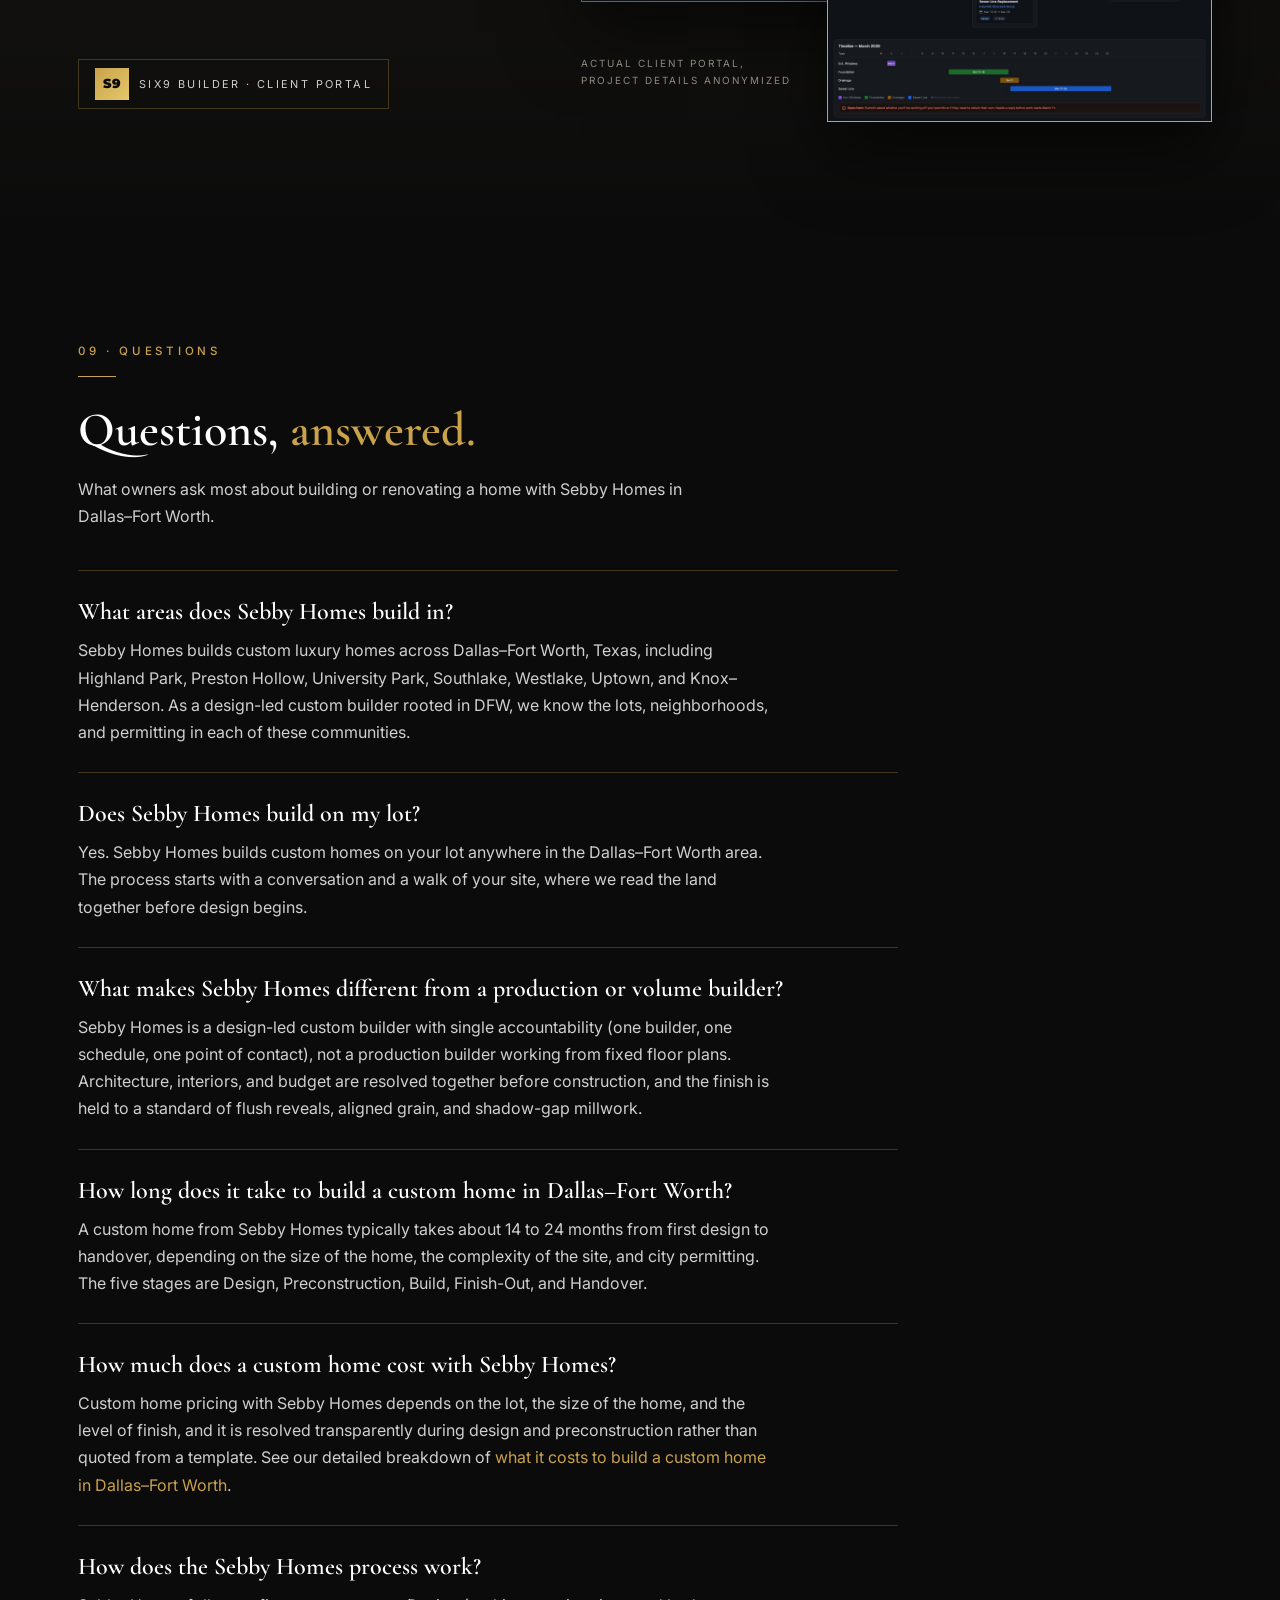
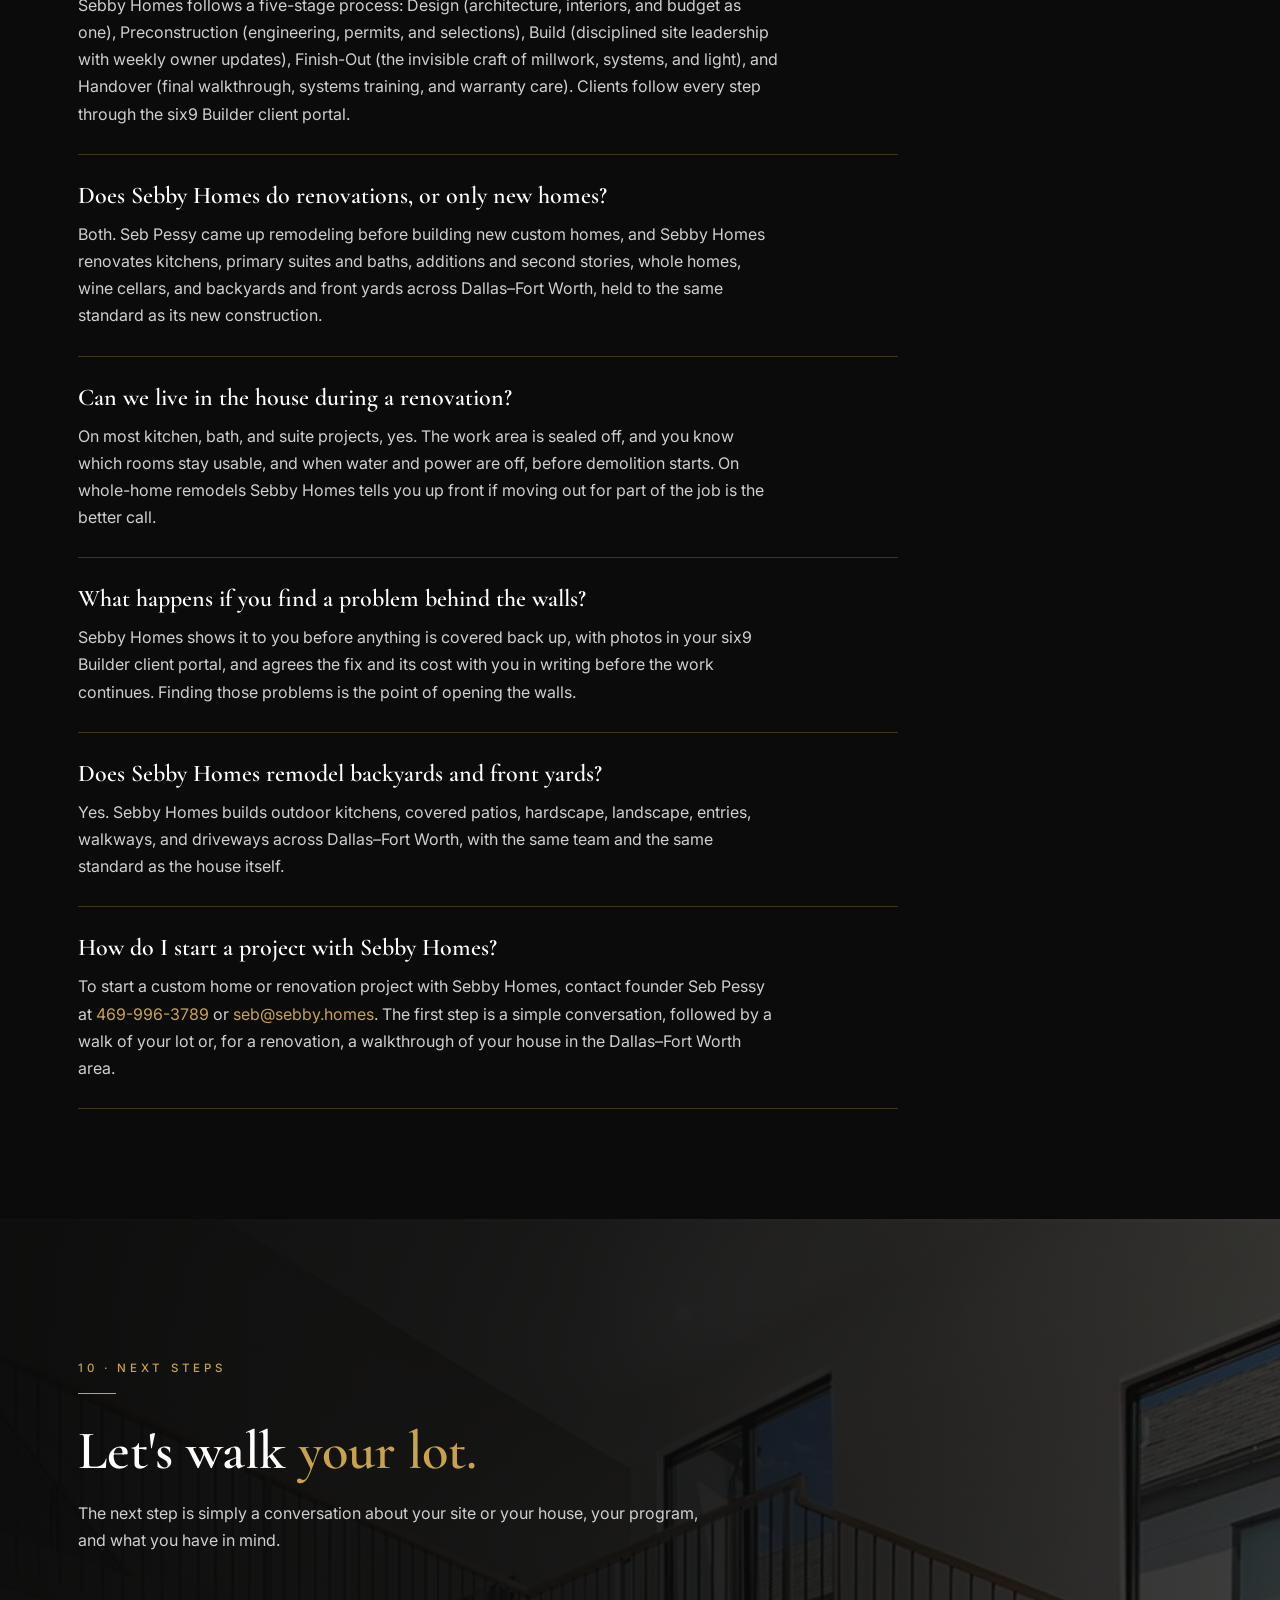
==== commit 01ca4cdc: "Move the spinning 3D to the bottom left and drop the "IN" Co-Authored-By: Claude Opus 5.5 <noreply@a" ====
--- a/index.html
+++ b/index.html
@@ -478,9 +478,8 @@
 #plan3d .plan3dCard{display:grid;grid-template-columns:7fr 5fr;gap:48px;align-items:center;border-top:1px solid rgba(201,162,75,.14);padding-top:64px}
 @media(max-width:860px){#plan3d .plan3dCard{grid-template-columns:1fr;gap:24px;padding-top:44px}}
 #plan3d .plan3dImg{position:relative;display:block;border:1px solid var(--gold-dim);overflow:hidden}
-/* a big "IN 3D" over the drawing, extruded from stacked layers and turning like an object */
-#plan3d .spin3d{position:absolute;top:5%;right:4%;z-index:1;perspective:900px;pointer-events:none;text-align:center}
-#plan3d .spin3d .in{display:block;font-family:'Montserrat',sans-serif;font-weight:700;font-size:clamp(.62rem,1.1vw,.85rem);letter-spacing:.5em;margin-right:-.5em;color:#1d1c19}
+/* a big "3D" over the drawing, extruded from stacked layers and turning like an object */
+#plan3d .spin3d{position:absolute;bottom:5%;left:4%;z-index:1;perspective:900px;pointer-events:none;text-align:center}
 #plan3d .spin3d .obj{position:relative;display:block;transform-style:preserve-3d;animation:spin3d 7s cubic-bezier(.45,0,.55,1) infinite}
 #plan3d .spin3d .obj i{display:block;font-style:normal;font-family:'Montserrat',sans-serif;font-weight:900;font-size:clamp(3rem,7vw,6rem);line-height:.9;letter-spacing:-.02em;color:#7A6330;transform:translateZ(calc(var(--z) * -1px))}
 #plan3d .spin3d .obj i+i{position:absolute;inset:0}
@@ -1012,7 +1011,7 @@
   <div class="wrap">
     <div class="plan3dCard rv">
       <a class="plan3dImg" href="farmhouse-818220/">
-        <span class="spin3d" aria-hidden="true"><span class="in">IN</span><span class="obj"><i class="back" style="--z:15">3D</i><i style="--z:14">3D</i><i style="--z:13">3D</i><i style="--z:12">3D</i><i style="--z:11">3D</i><i style="--z:10">3D</i><i style="--z:9">3D</i><i style="--z:8">3D</i><i style="--z:7">3D</i><i style="--z:6">3D</i><i style="--z:5">3D</i><i style="--z:4">3D</i><i style="--z:3">3D</i><i style="--z:2">3D</i><i style="--z:1">3D</i><i class="face" style="--z:0">3D</i></span></span>
+        <span class="spin3d" aria-hidden="true"><span class="obj"><i class="back" style="--z:15">3D</i><i style="--z:14">3D</i><i style="--z:13">3D</i><i style="--z:12">3D</i><i style="--z:11">3D</i><i style="--z:10">3D</i><i style="--z:9">3D</i><i style="--z:8">3D</i><i style="--z:7">3D</i><i style="--z:6">3D</i><i style="--z:5">3D</i><i style="--z:4">3D</i><i style="--z:3">3D</i><i style="--z:2">3D</i><i style="--z:1">3D</i><i class="face" style="--z:0">3D</i></span></span>
         <img src="assets/farmhouse-818220-og.jpg" width="1200" height="630" loading="lazy"
         alt="Exploded 3D drawing of farmhouse plan 818220JSS with the wall framing up and the roof trusses lifting into place"></a>
       <div>
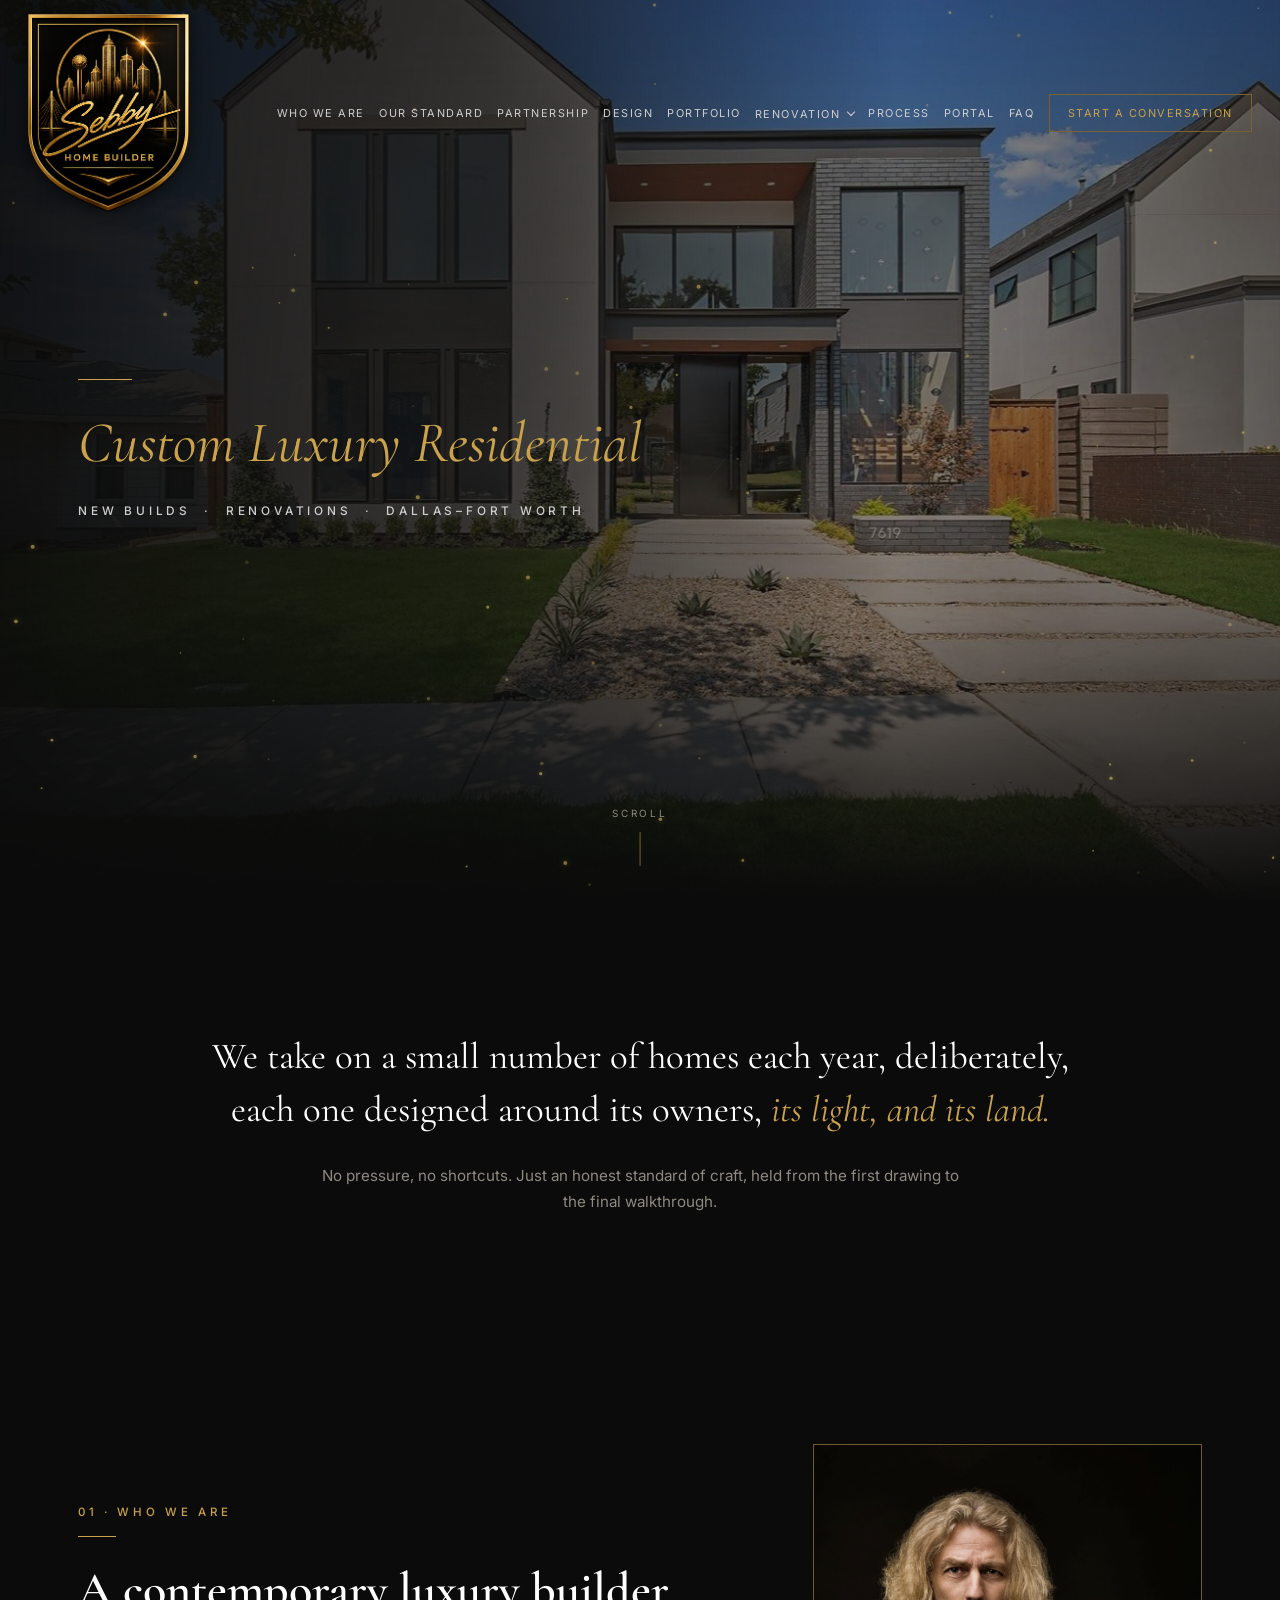
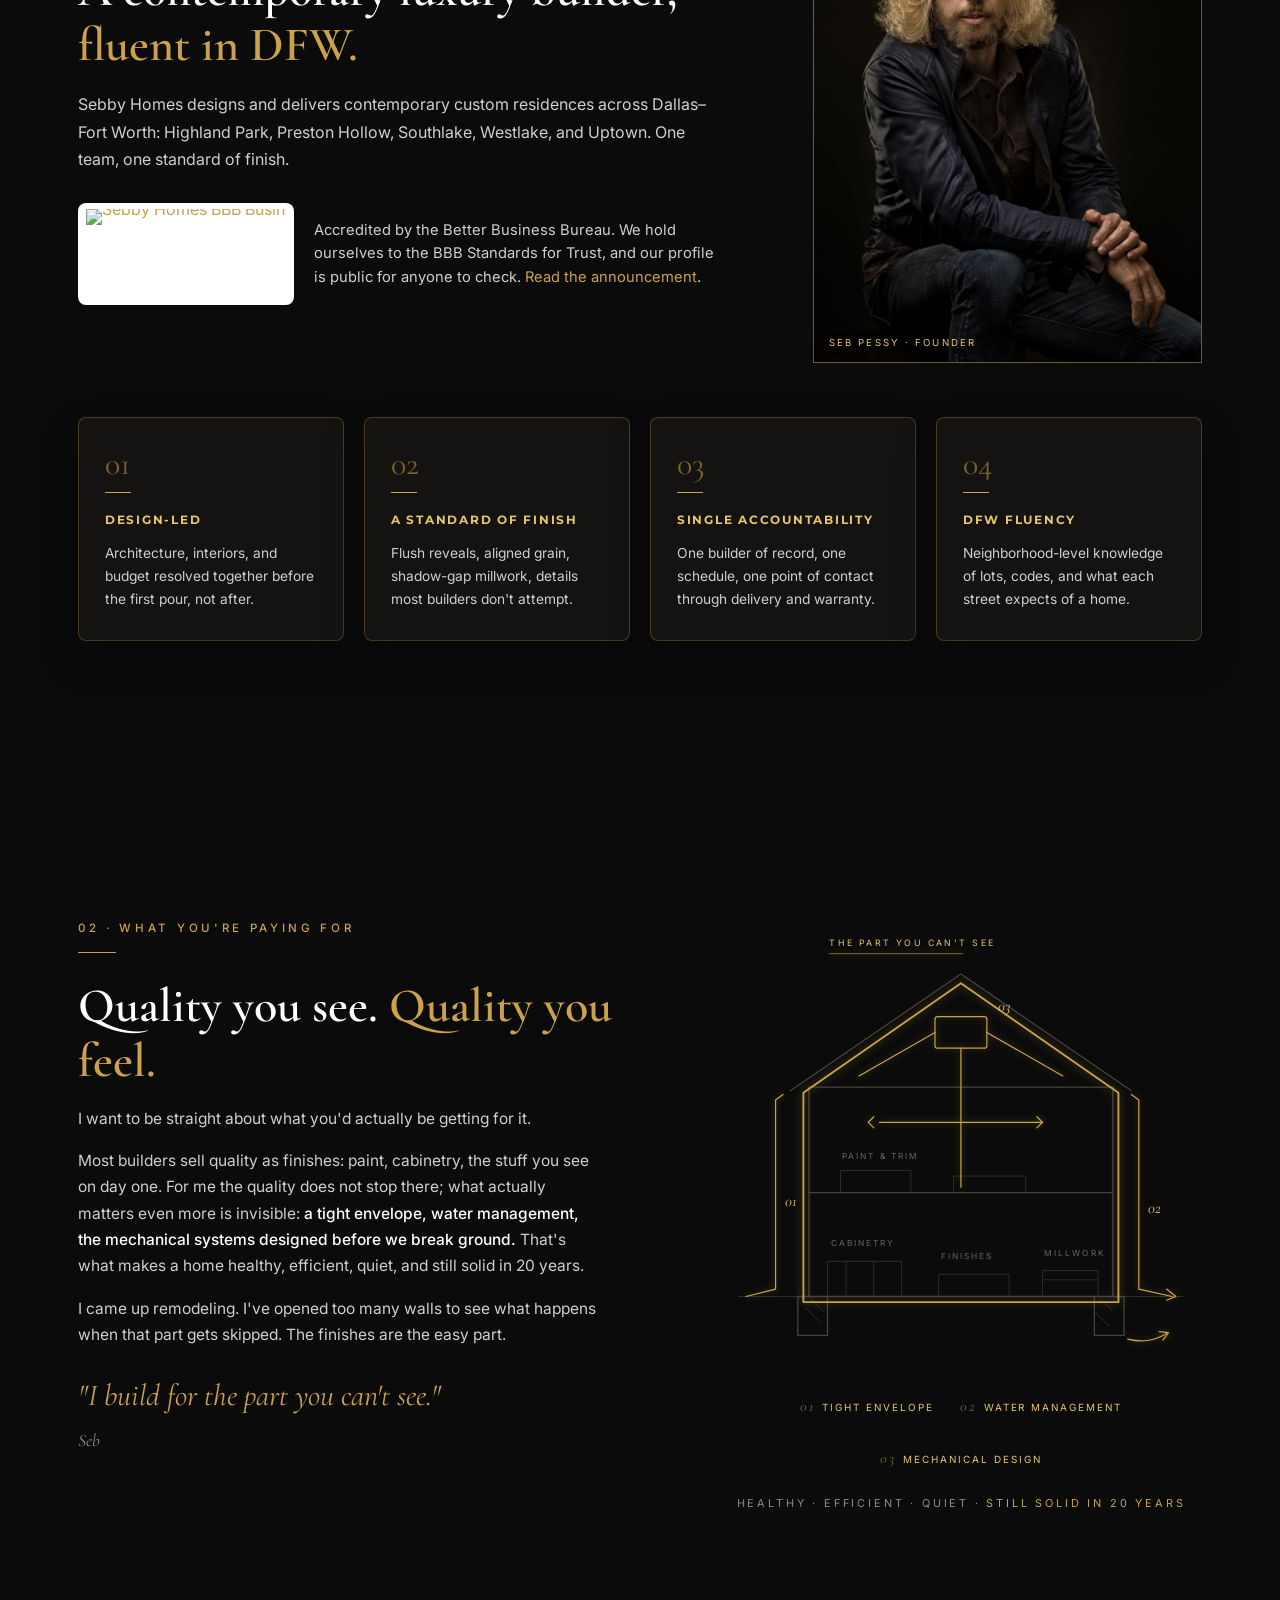
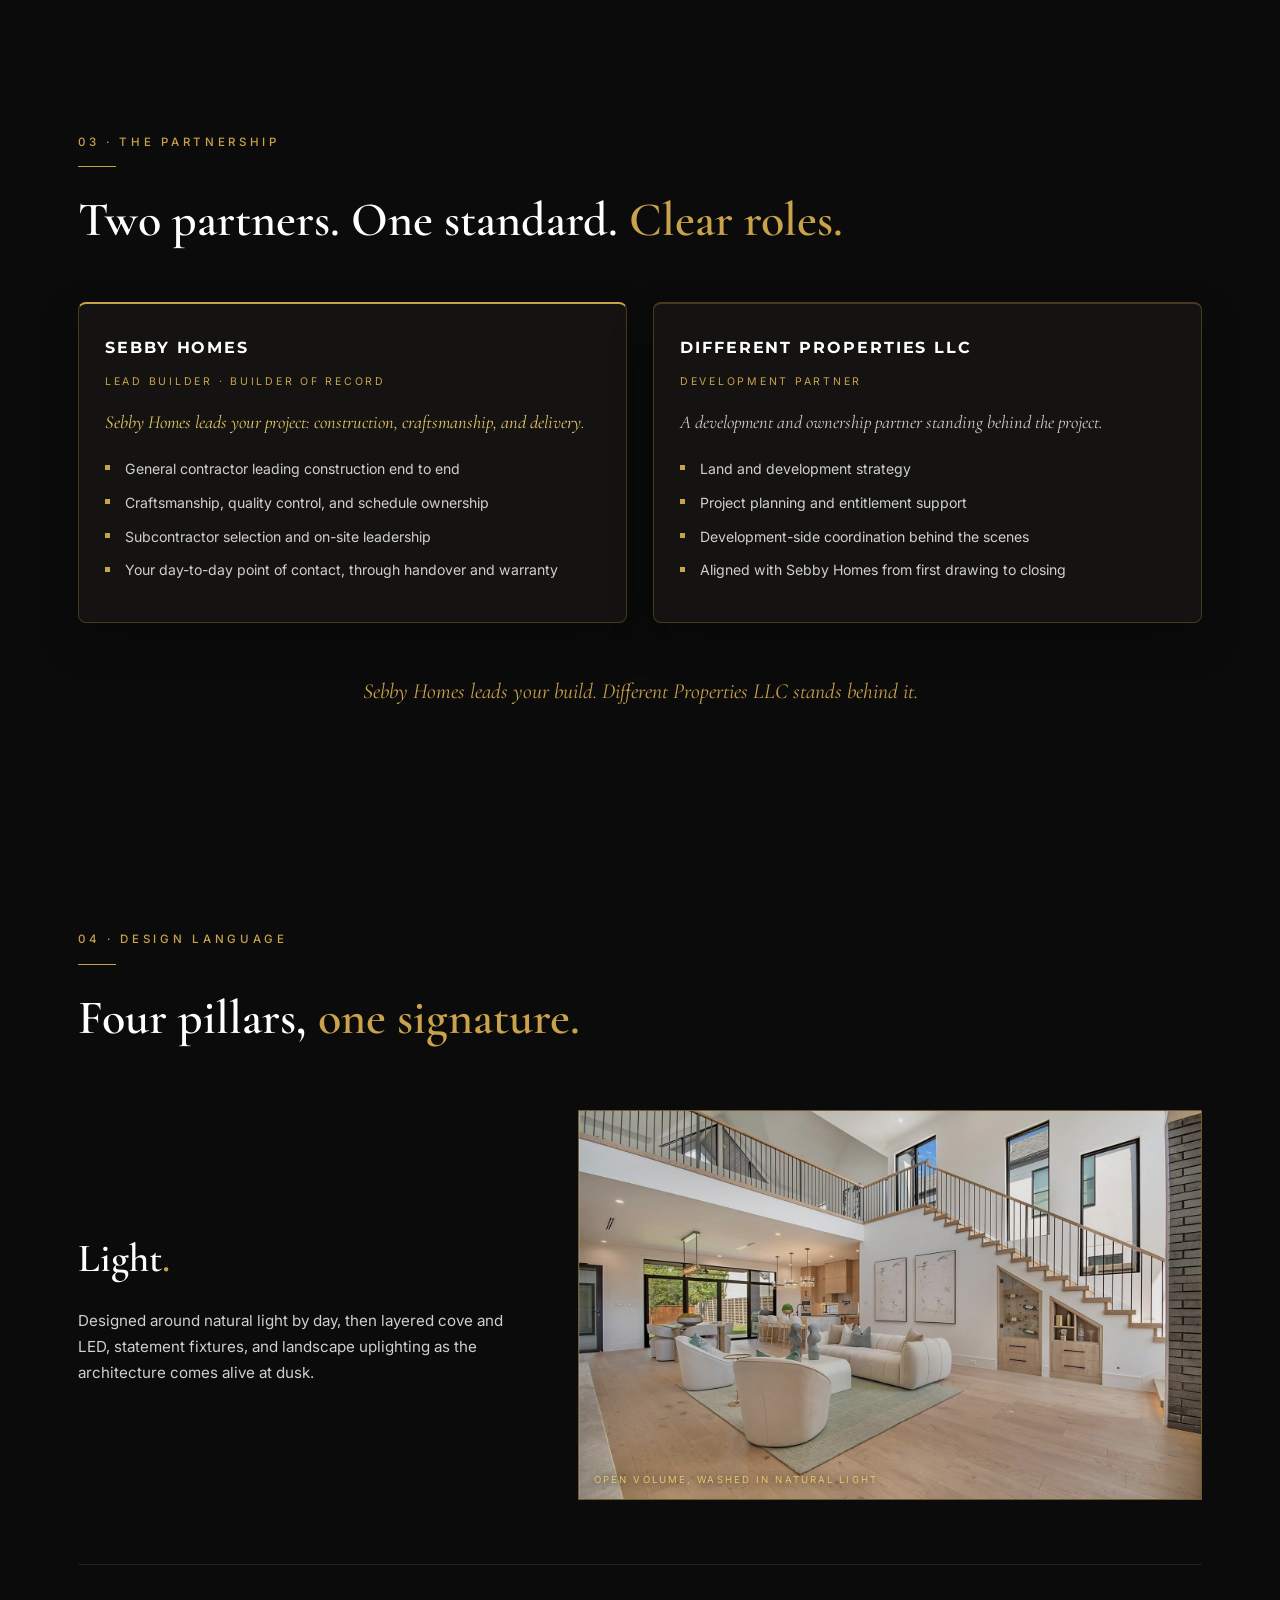
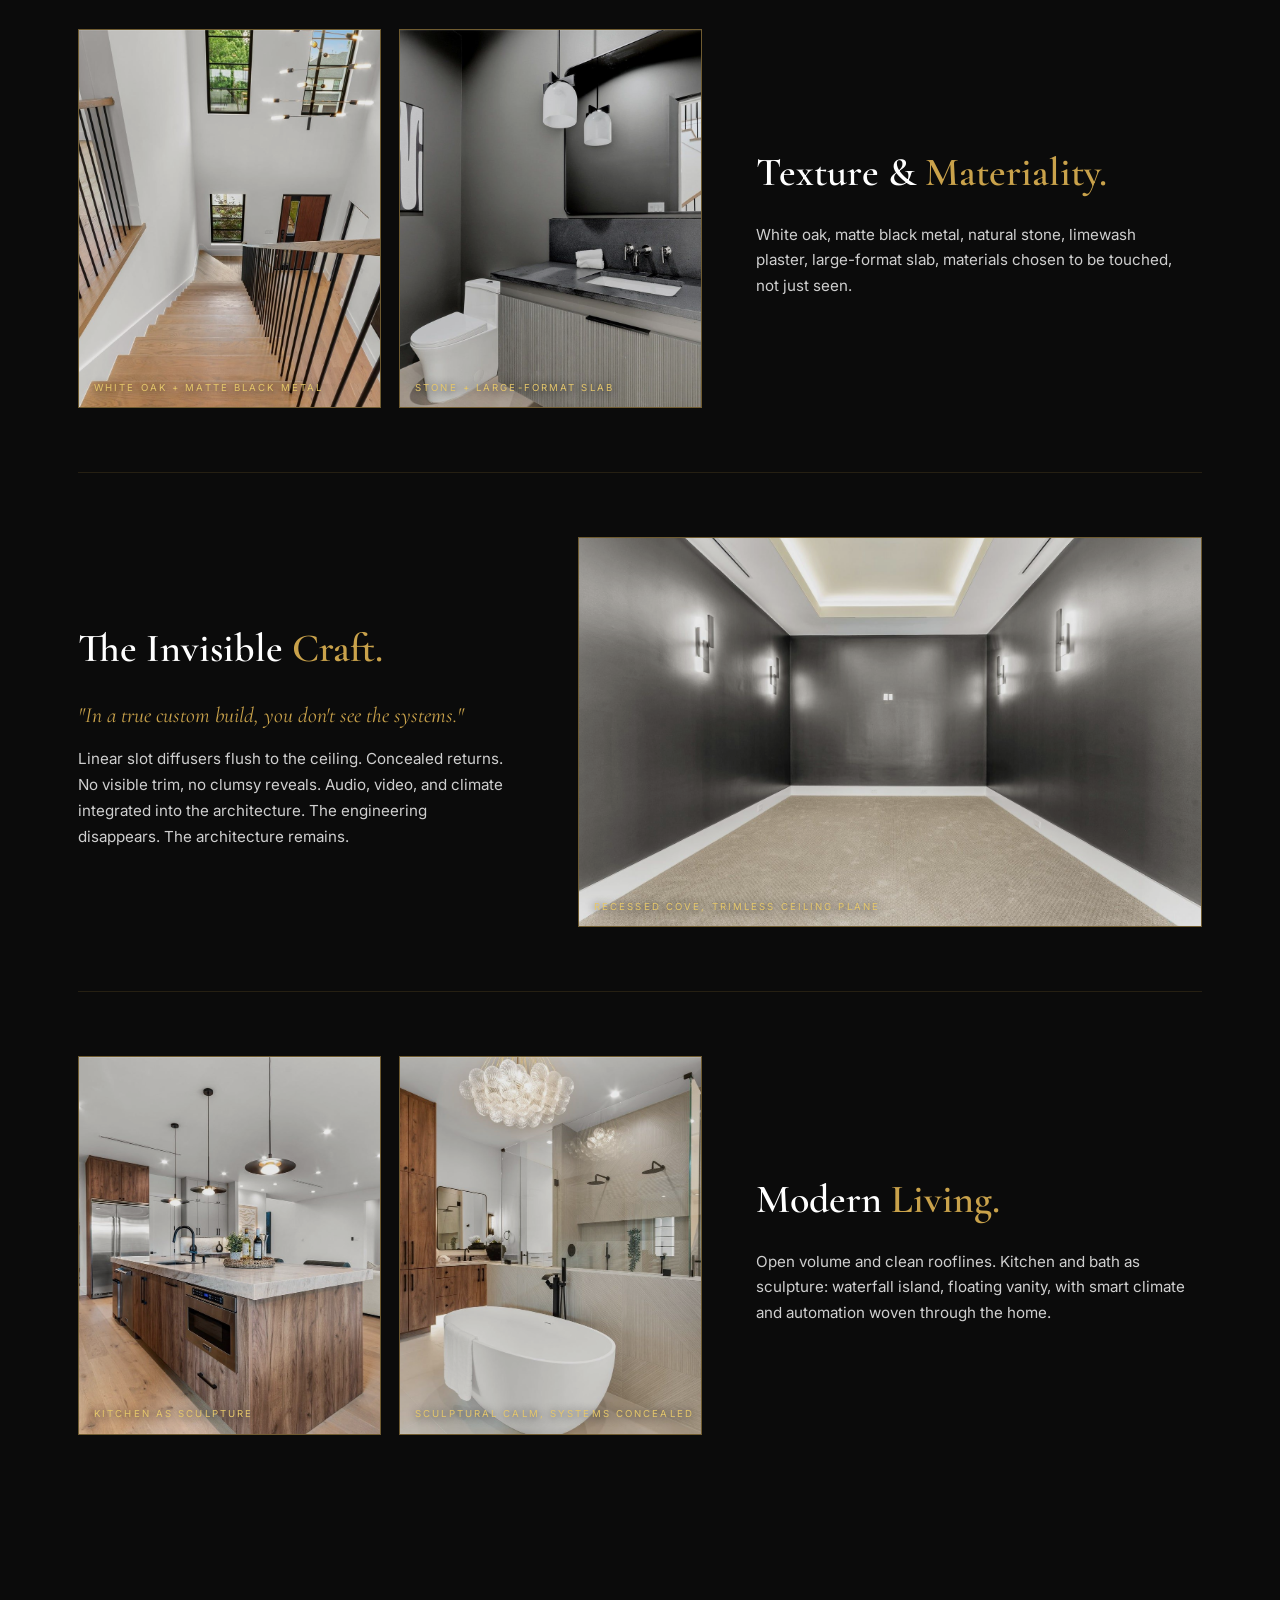
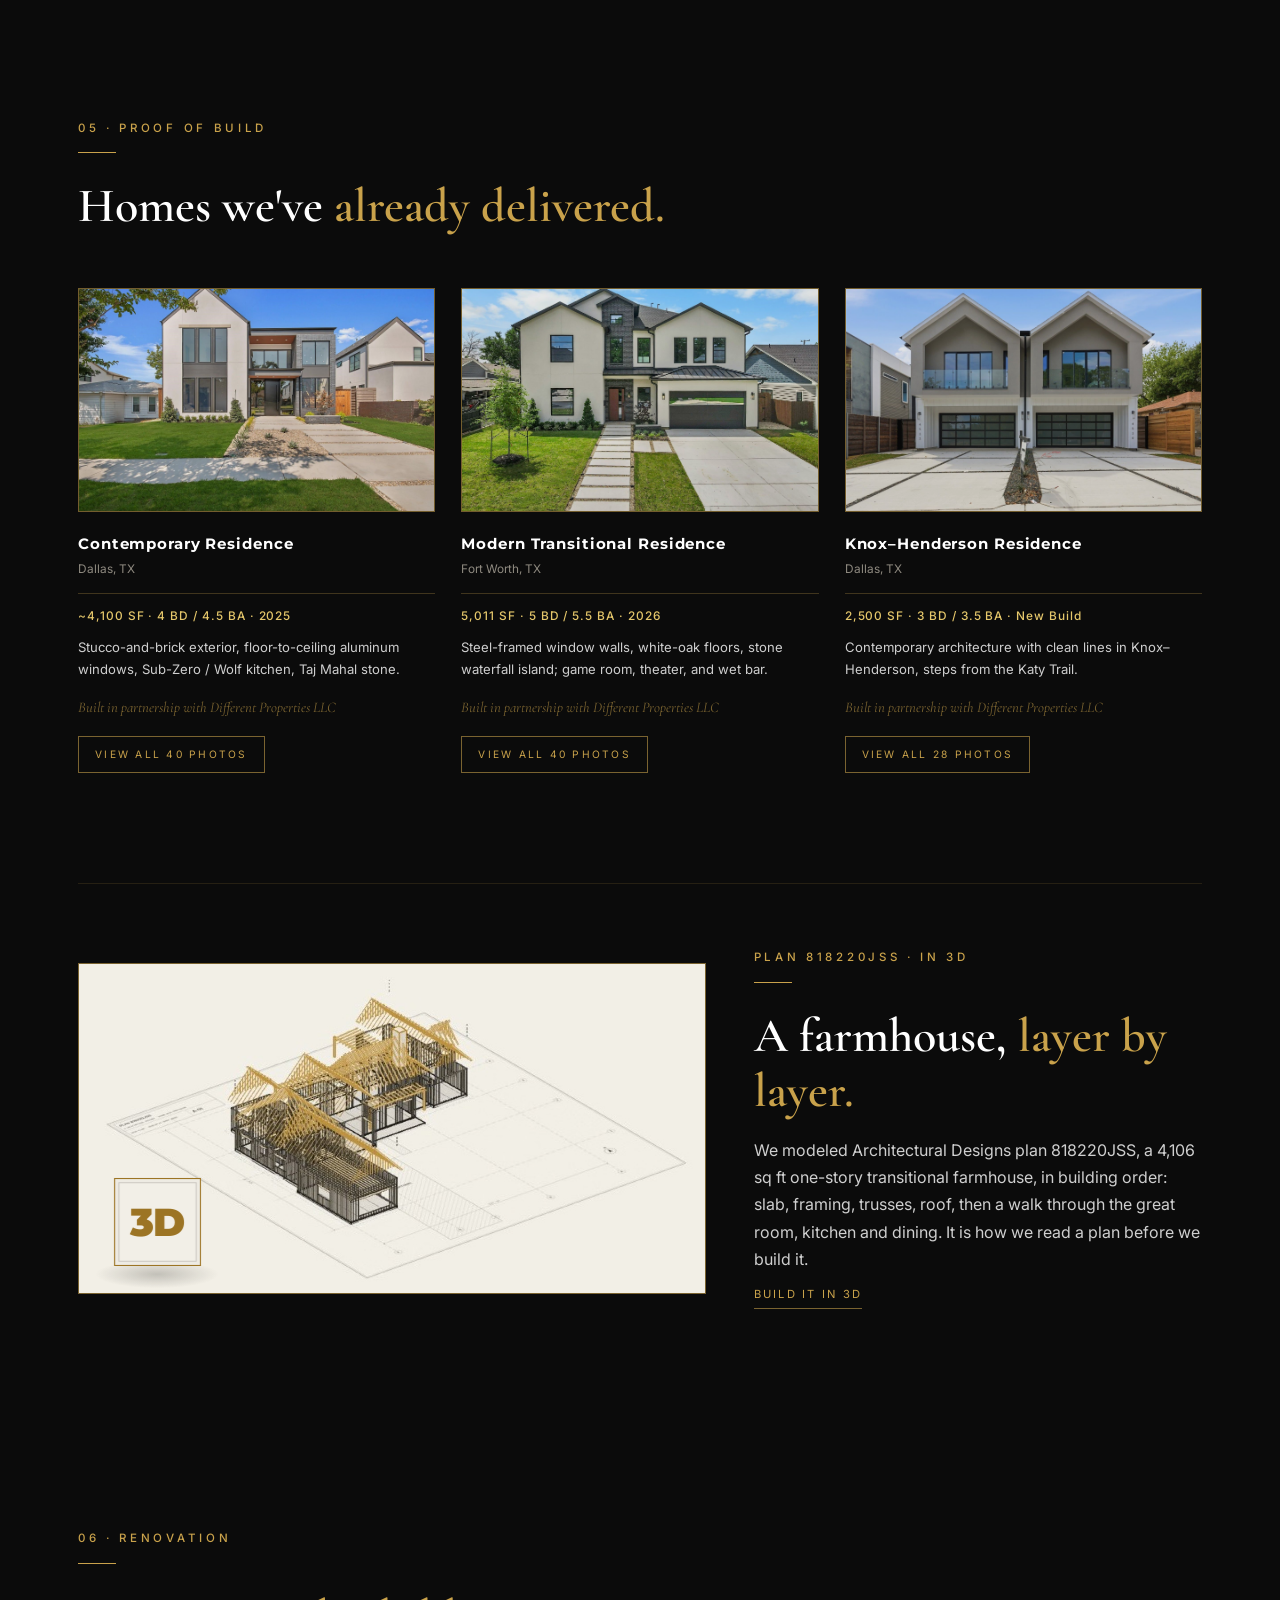
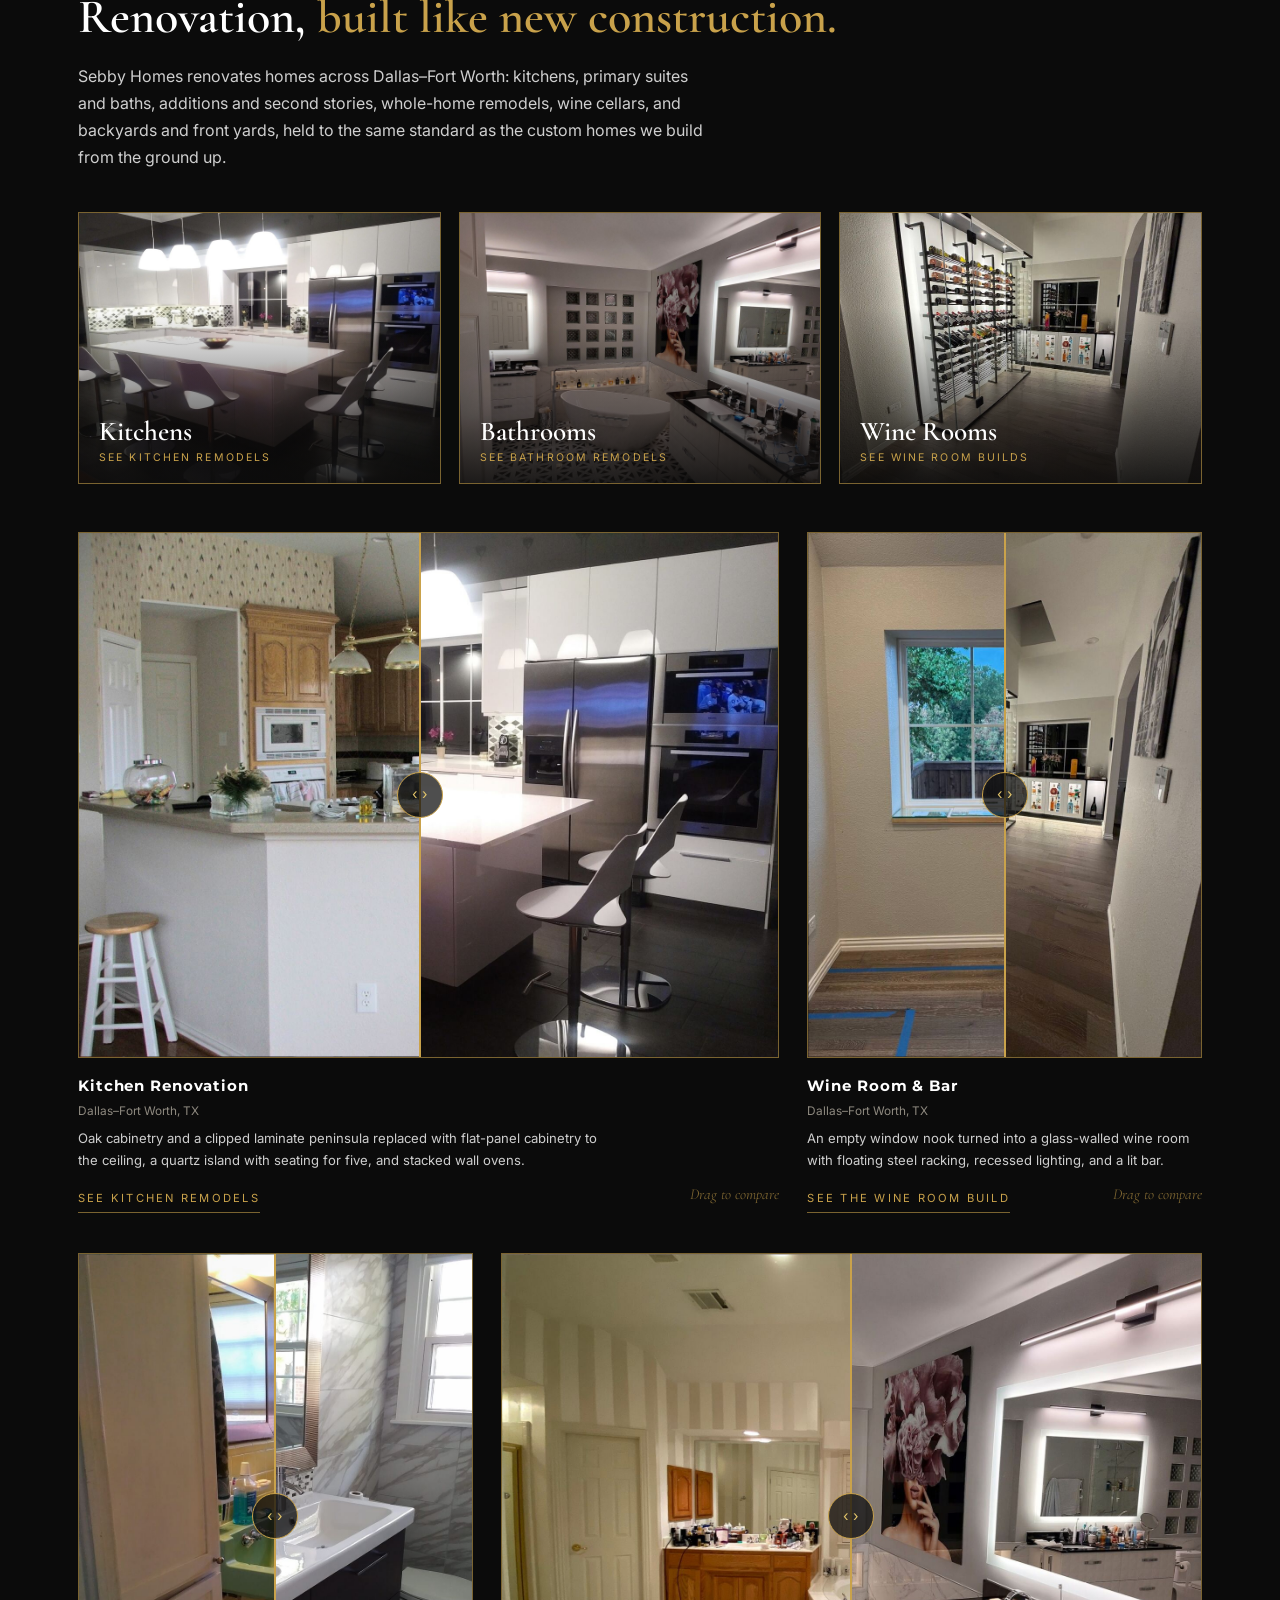
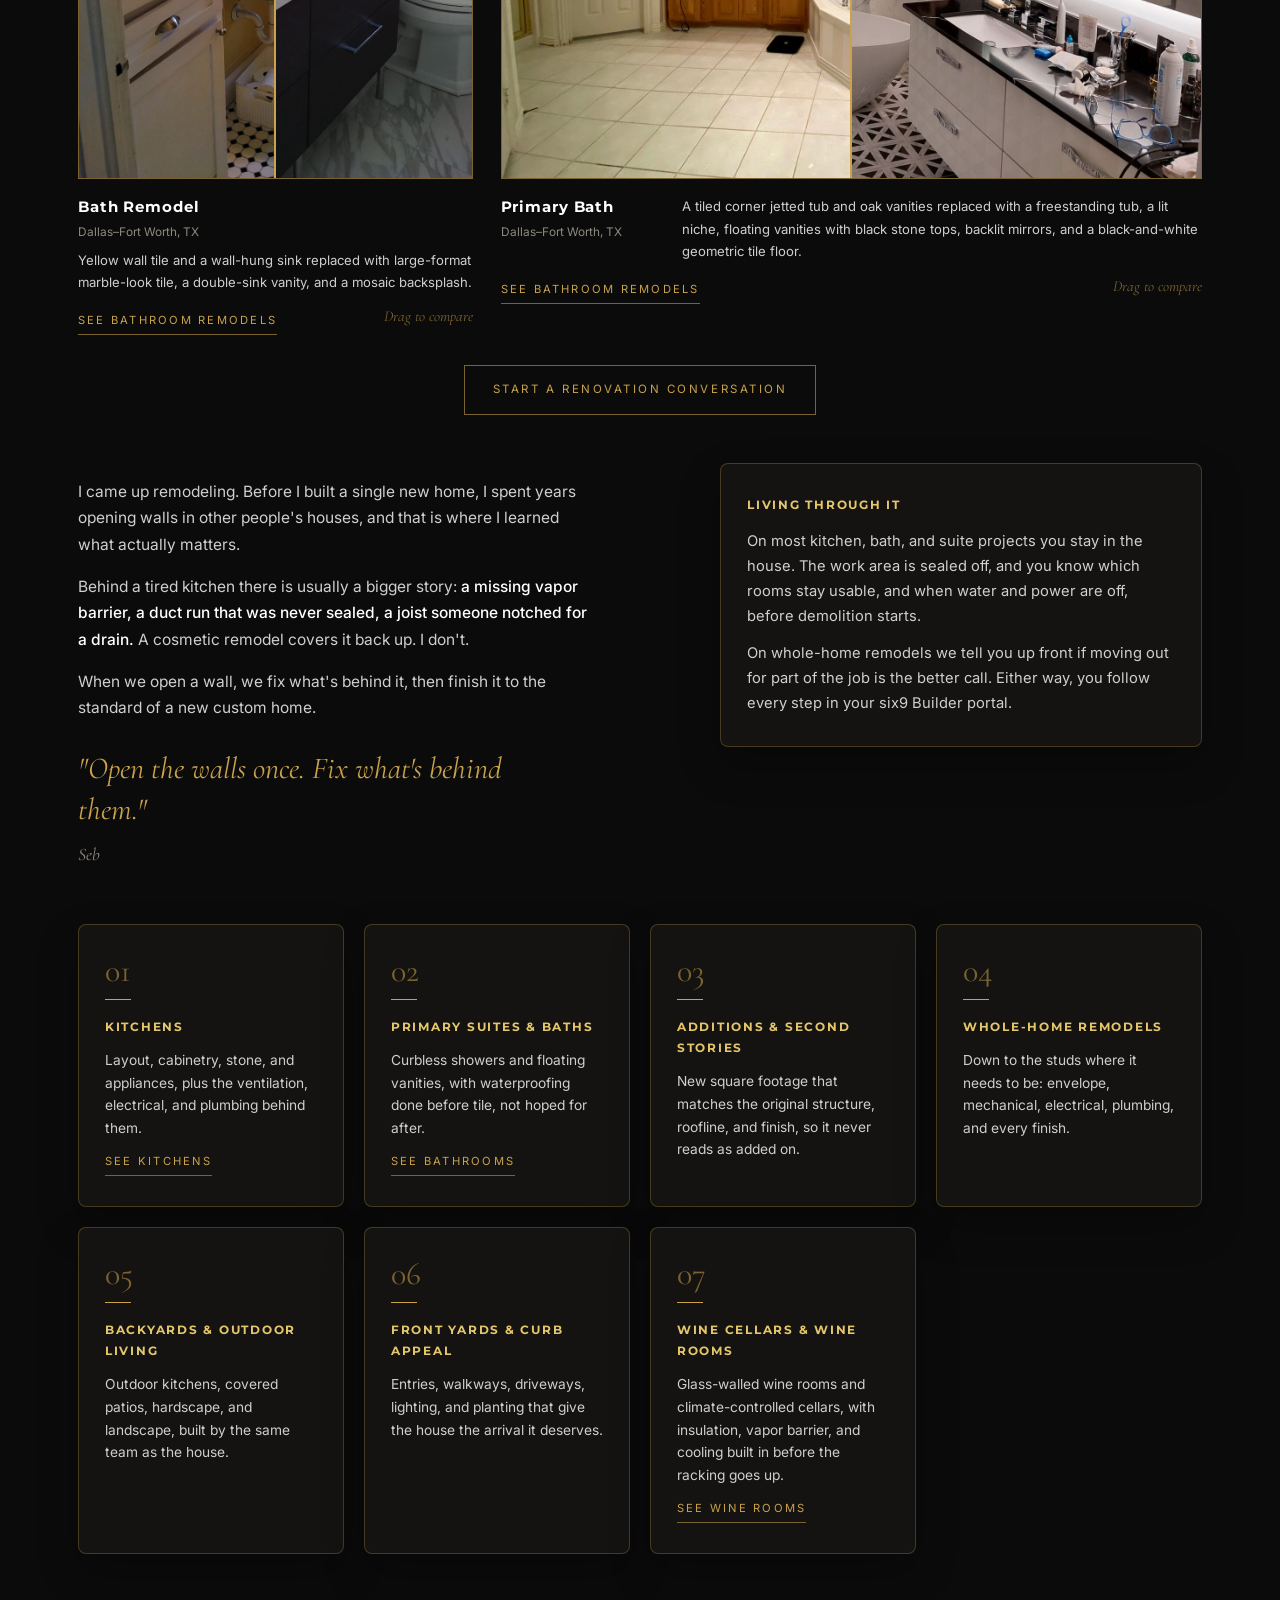
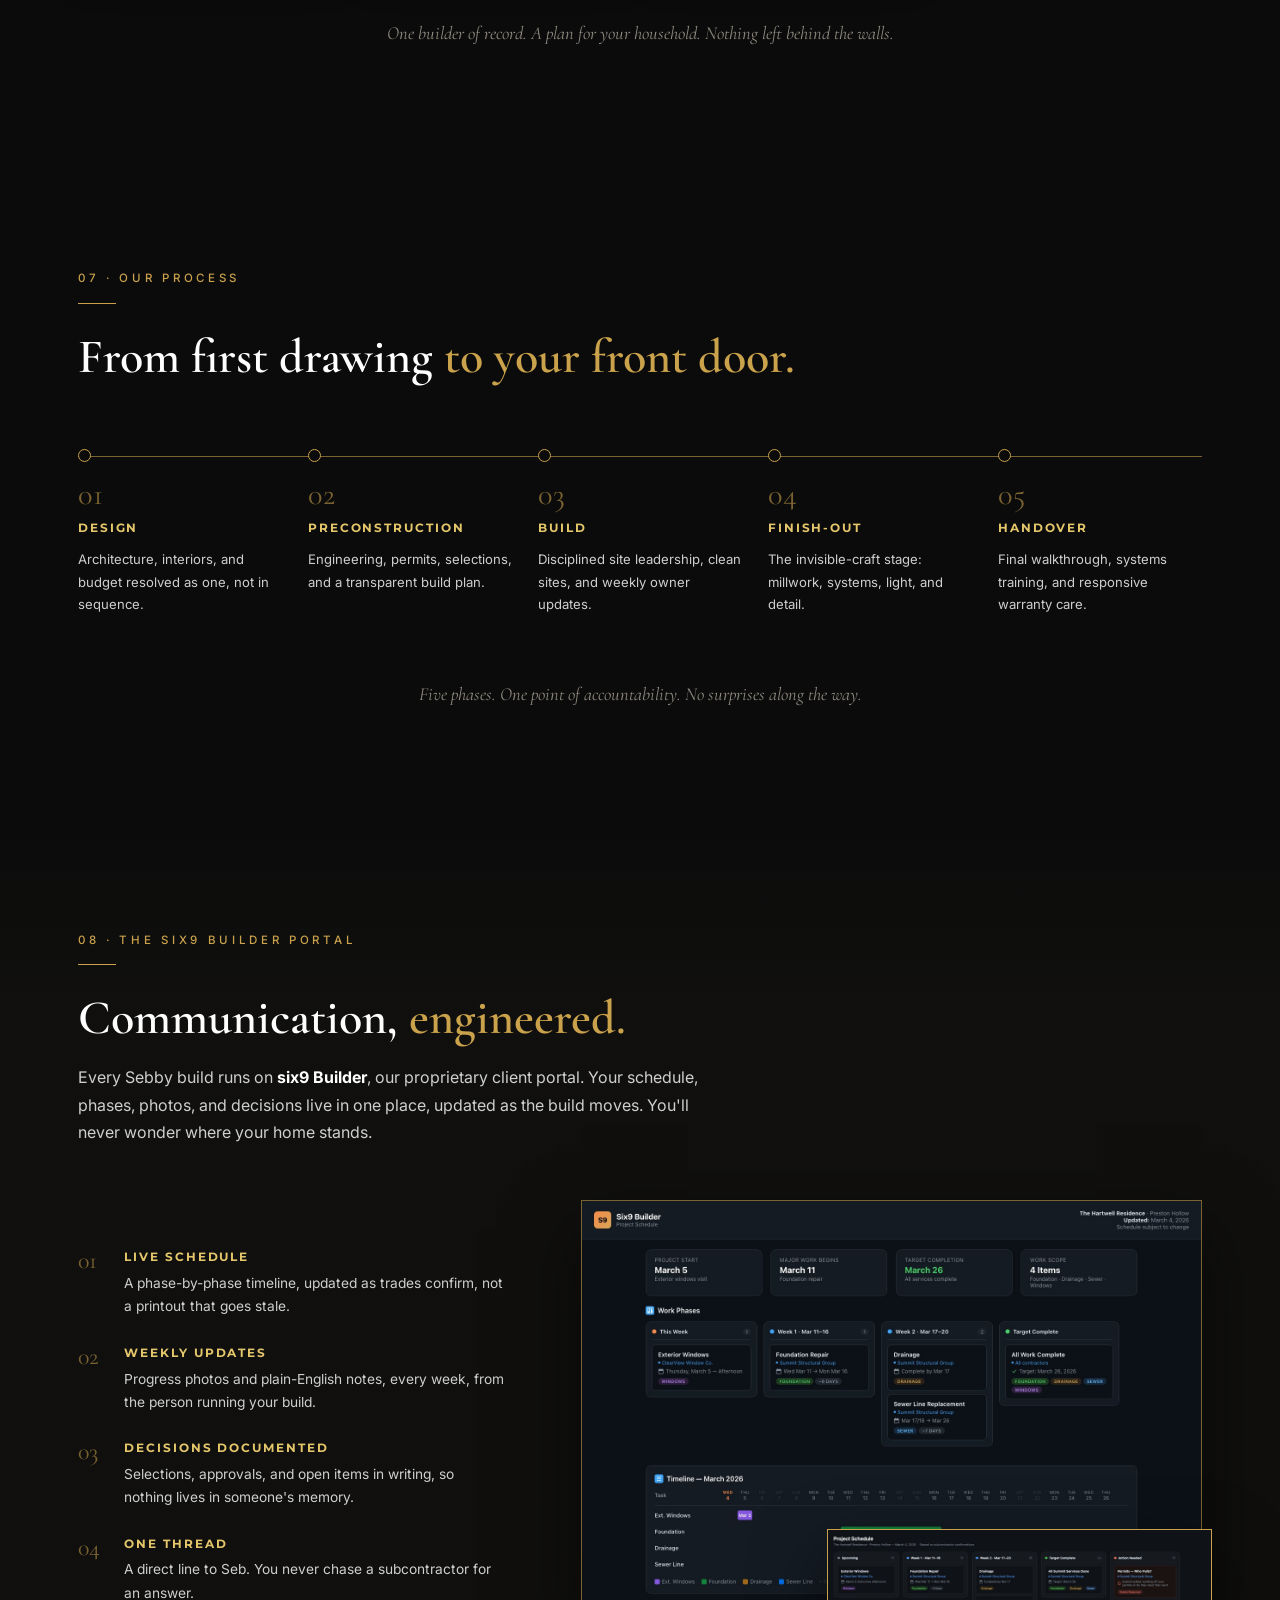
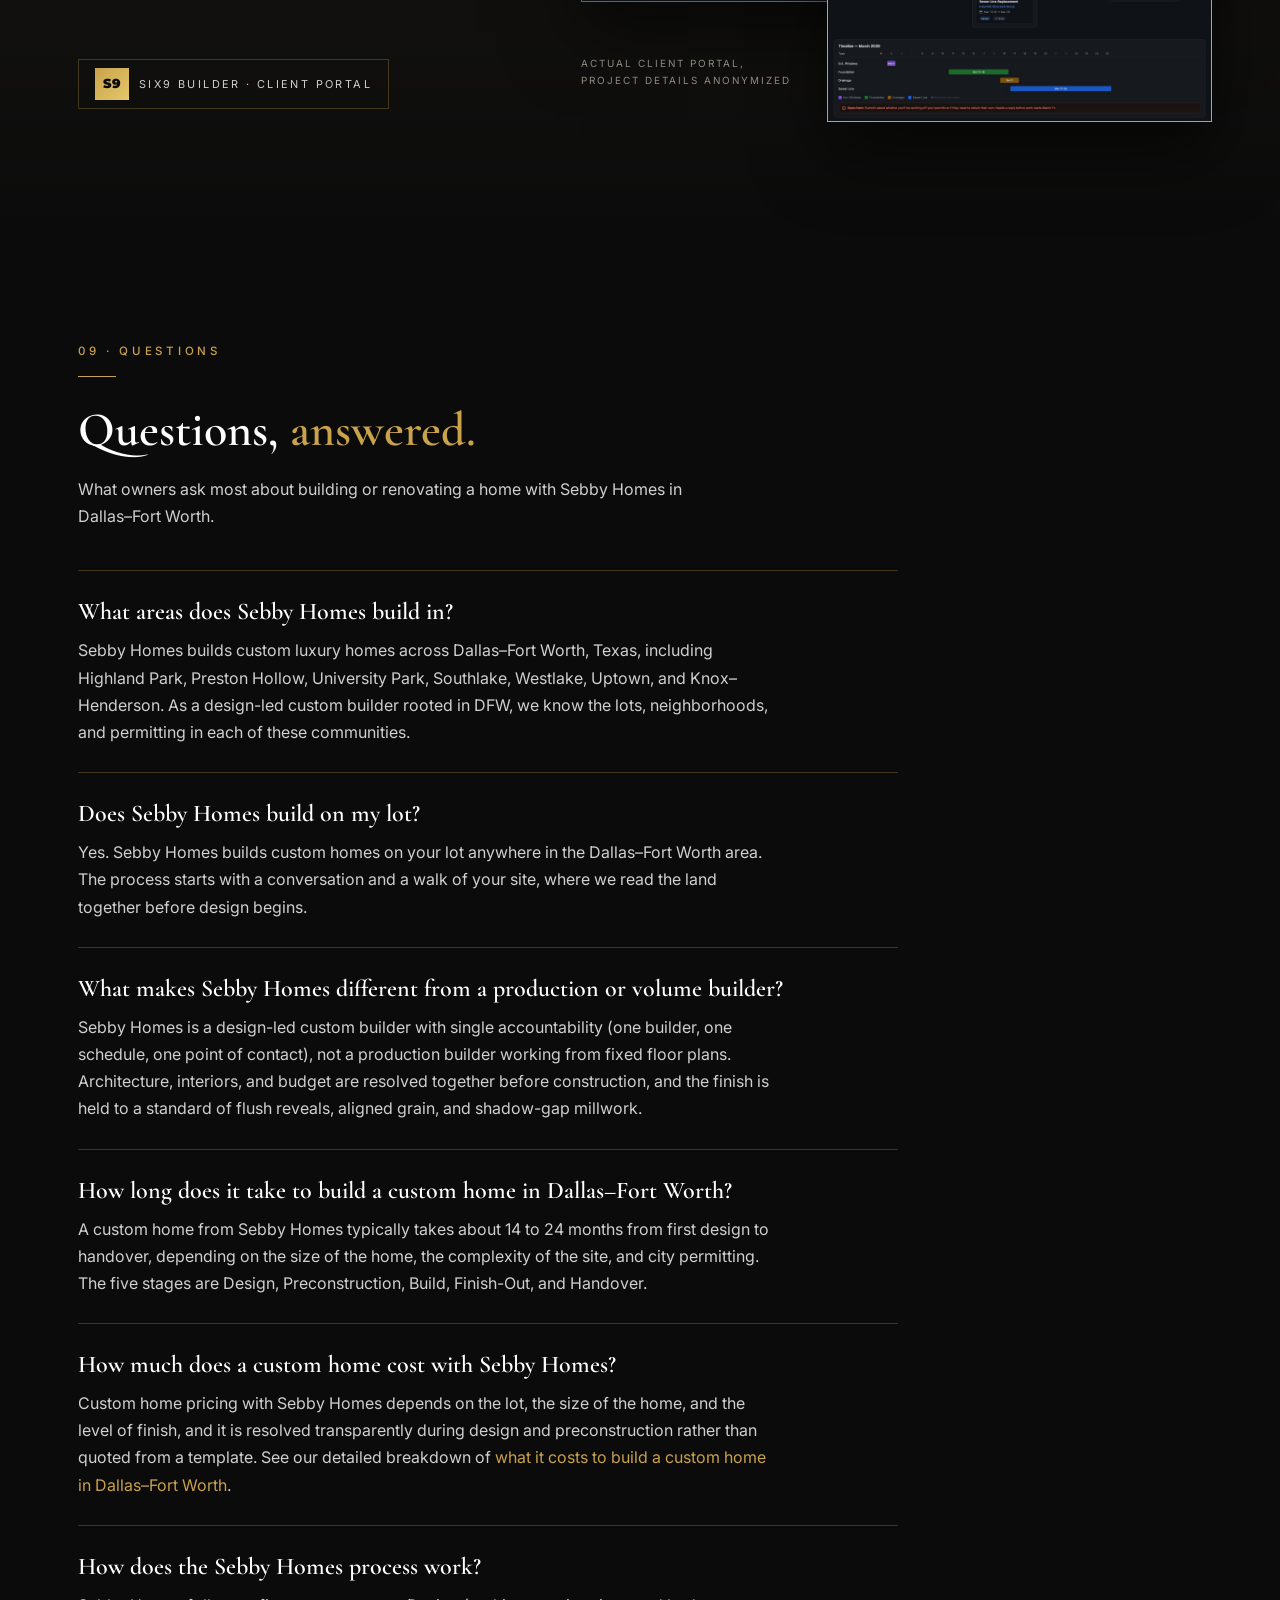
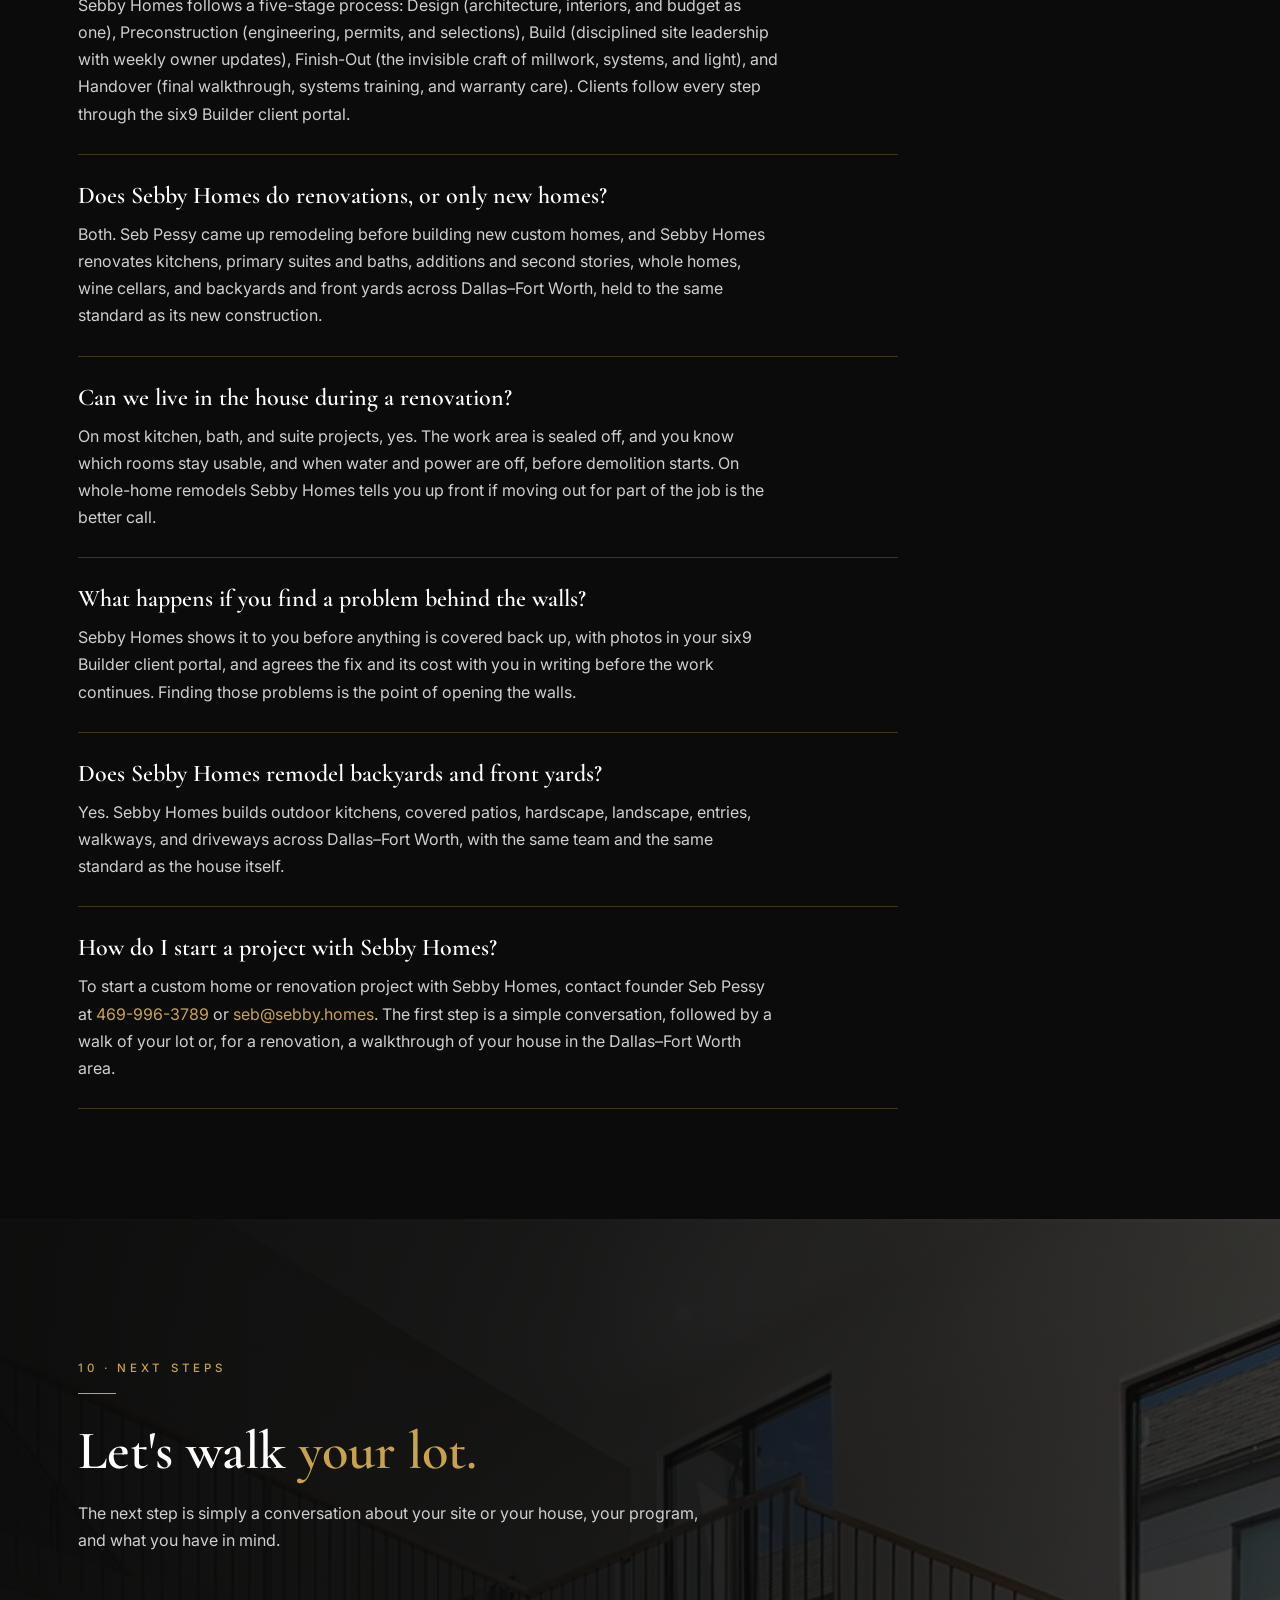
==== commit 5442dac4: "Swap the extruded 3D for a CAD view cube that orbits on the drawing Ink edges on paper, a gold 3D fa" ====
--- a/index.html
+++ b/index.html
@@ -478,15 +478,20 @@
 #plan3d .plan3dCard{display:grid;grid-template-columns:7fr 5fr;gap:48px;align-items:center;border-top:1px solid rgba(201,162,75,.14);padding-top:64px}
 @media(max-width:860px){#plan3d .plan3dCard{grid-template-columns:1fr;gap:24px;padding-top:44px}}
 #plan3d .plan3dImg{position:relative;display:block;border:1px solid var(--gold-dim);overflow:hidden}
-/* a big "3D" over the drawing, extruded from stacked layers and turning like an object */
-#plan3d .spin3d{position:absolute;bottom:5%;left:4%;z-index:1;perspective:900px;pointer-events:none;text-align:center}
-#plan3d .spin3d .obj{position:relative;display:block;transform-style:preserve-3d;animation:spin3d 7s cubic-bezier(.45,0,.55,1) infinite}
-#plan3d .spin3d .obj i{display:block;font-style:normal;font-family:'Montserrat',sans-serif;font-weight:900;font-size:clamp(3rem,7vw,6rem);line-height:.9;letter-spacing:-.02em;color:#7A6330;transform:translateZ(calc(var(--z) * -1px))}
-#plan3d .spin3d .obj i+i{position:absolute;inset:0}
-#plan3d .spin3d .obj i.face{color:transparent;background:linear-gradient(160deg,#F4DE96 0%,#E5C76B 38%,#C9A24B 62%,#9C7424 100%);-webkit-background-clip:text;background-clip:text;-webkit-text-stroke:1px rgba(29,28,25,.35)}
-#plan3d .spin3d .obj i.back{color:#C9A24B}
-@keyframes spin3d{0%{transform:rotateX(12deg) rotateY(-28deg)}50%{transform:rotateX(12deg) rotateY(332deg)}100%{transform:rotateX(12deg) rotateY(332deg)}}
-@media(prefers-reduced-motion:reduce){#plan3d .spin3d .obj{animation:none;transform:rotateX(12deg) rotateY(-28deg)}}
+/* a CAD view cube in the corner of the drawing: ink edges on paper, the front face reads 3D, and it orbits */
+#plan3d .spin3d{--s:clamp(46px,6.4vw,84px);position:absolute;bottom:9%;left:6%;z-index:1;width:var(--s);height:var(--s);perspective:600px;pointer-events:none}
+#plan3d .spin3d .shadow{position:absolute;left:50%;top:100%;width:calc(var(--s) * 1.5);height:calc(var(--s) * .34);transform:translate(-50%,-10%);border-radius:50%;background:radial-gradient(closest-side,rgba(29,28,25,.22),rgba(29,28,25,0))}
+#plan3d .spin3d .cube{position:absolute;inset:0;transform-style:preserve-3d;animation:spin3d 14s linear infinite}
+#plan3d .spin3d .cube b{position:absolute;inset:0;display:flex;align-items:center;justify-content:center;background:rgba(242,239,231,.9);border:1.5px solid #1d1c19;box-shadow:inset 0 0 0 3px rgba(242,239,231,.9),inset 0 0 0 4px rgba(29,28,25,.18);font:600 calc(var(--s) * .15)/1 'IBM Plex Mono',ui-monospace,monospace;letter-spacing:.08em;color:#6b665c;backface-visibility:hidden}
+#plan3d .spin3d .cube b.f3d{font:900 calc(var(--s) * .44)/1 'Montserrat',sans-serif;letter-spacing:-.02em;color:#9C7424;border-color:#9C7424}
+#plan3d .spin3d .cube .fr{transform:translateZ(calc(var(--s) / 2))}
+#plan3d .spin3d .cube .bk{transform:rotateY(180deg) translateZ(calc(var(--s) / 2))}
+#plan3d .spin3d .cube .rt{transform:rotateY(90deg) translateZ(calc(var(--s) / 2))}
+#plan3d .spin3d .cube .lt{transform:rotateY(-90deg) translateZ(calc(var(--s) / 2))}
+#plan3d .spin3d .cube .tp{transform:rotateX(90deg) translateZ(calc(var(--s) / 2));background:rgba(229,199,107,.28)}
+#plan3d .spin3d .cube .bt{transform:rotateX(-90deg) translateZ(calc(var(--s) / 2))}
+@keyframes spin3d{from{transform:rotateX(-24deg) rotateY(-35deg)}to{transform:rotateX(-24deg) rotateY(-395deg)}}
+@media(prefers-reduced-motion:reduce){#plan3d .spin3d .cube{animation:none;transform:rotateX(-24deg) rotateY(-35deg)}}
 #plan3d .plan3dImg img{display:block;width:100%;height:auto;aspect-ratio:40/21;object-fit:cover;transition:transform .8s ease}
 #plan3d .plan3dImg:hover img{transform:scale(1.03)}
 .viewAll{display:inline-block;margin-top:16px;border:1px solid var(--gold-dim);color:var(--gold);font-size:.64rem;letter-spacing:.22em;text-transform:uppercase;padding:9px 16px;transition:background .3s,color .3s}
@@ -1011,7 +1016,7 @@
   <div class="wrap">
     <div class="plan3dCard rv">
       <a class="plan3dImg" href="farmhouse-818220/">
-        <span class="spin3d" aria-hidden="true"><span class="obj"><i class="back" style="--z:15">3D</i><i style="--z:14">3D</i><i style="--z:13">3D</i><i style="--z:12">3D</i><i style="--z:11">3D</i><i style="--z:10">3D</i><i style="--z:9">3D</i><i style="--z:8">3D</i><i style="--z:7">3D</i><i style="--z:6">3D</i><i style="--z:5">3D</i><i style="--z:4">3D</i><i style="--z:3">3D</i><i style="--z:2">3D</i><i style="--z:1">3D</i><i class="face" style="--z:0">3D</i></span></span>
+        <span class="spin3d" aria-hidden="true"><span class="shadow"></span><span class="cube"><b class="fr f3d">3D</b><b class="rt">RIGHT</b><b class="bk f3d">3D</b><b class="lt">LEFT</b><b class="tp">TOP</b><b class="bt"></b></span></span>
         <img src="assets/farmhouse-818220-og.jpg" width="1200" height="630" loading="lazy"
         alt="Exploded 3D drawing of farmhouse plan 818220JSS with the wall framing up and the roof trusses lifting into place"></a>
       <div>
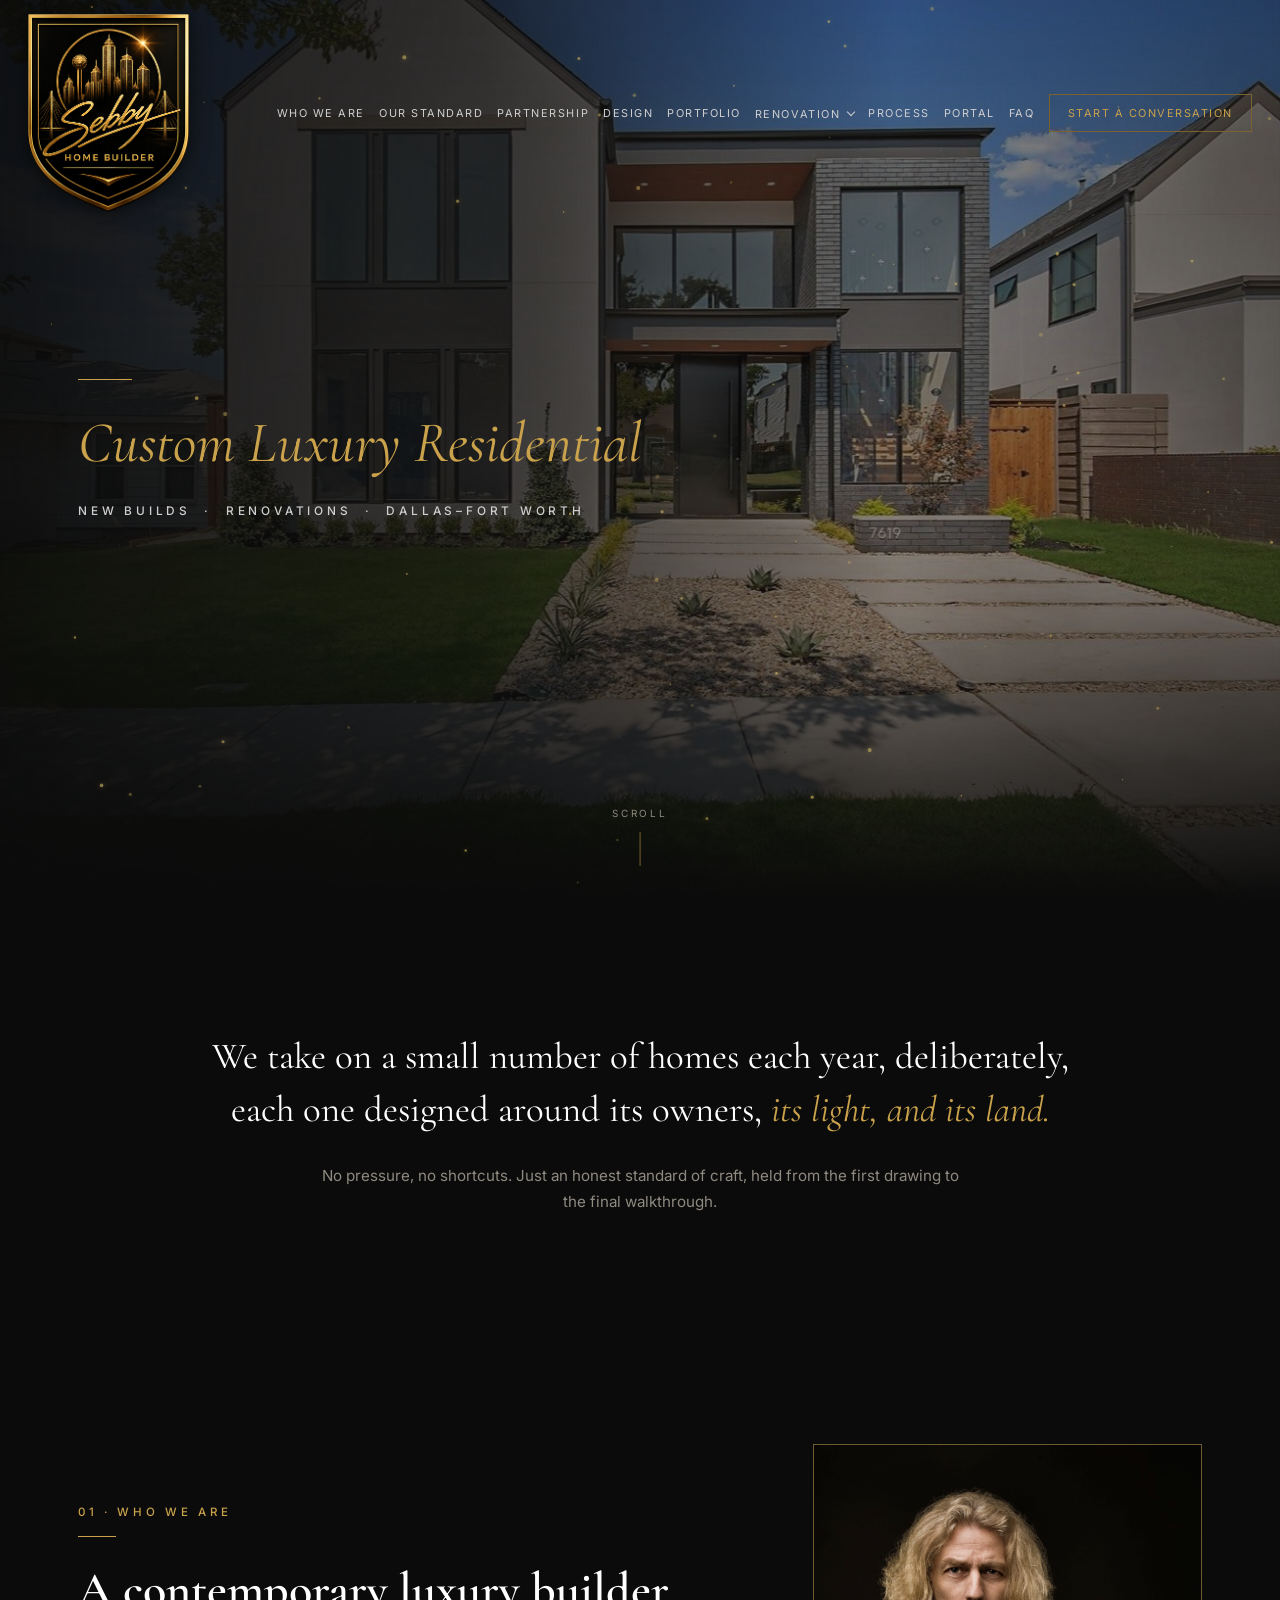
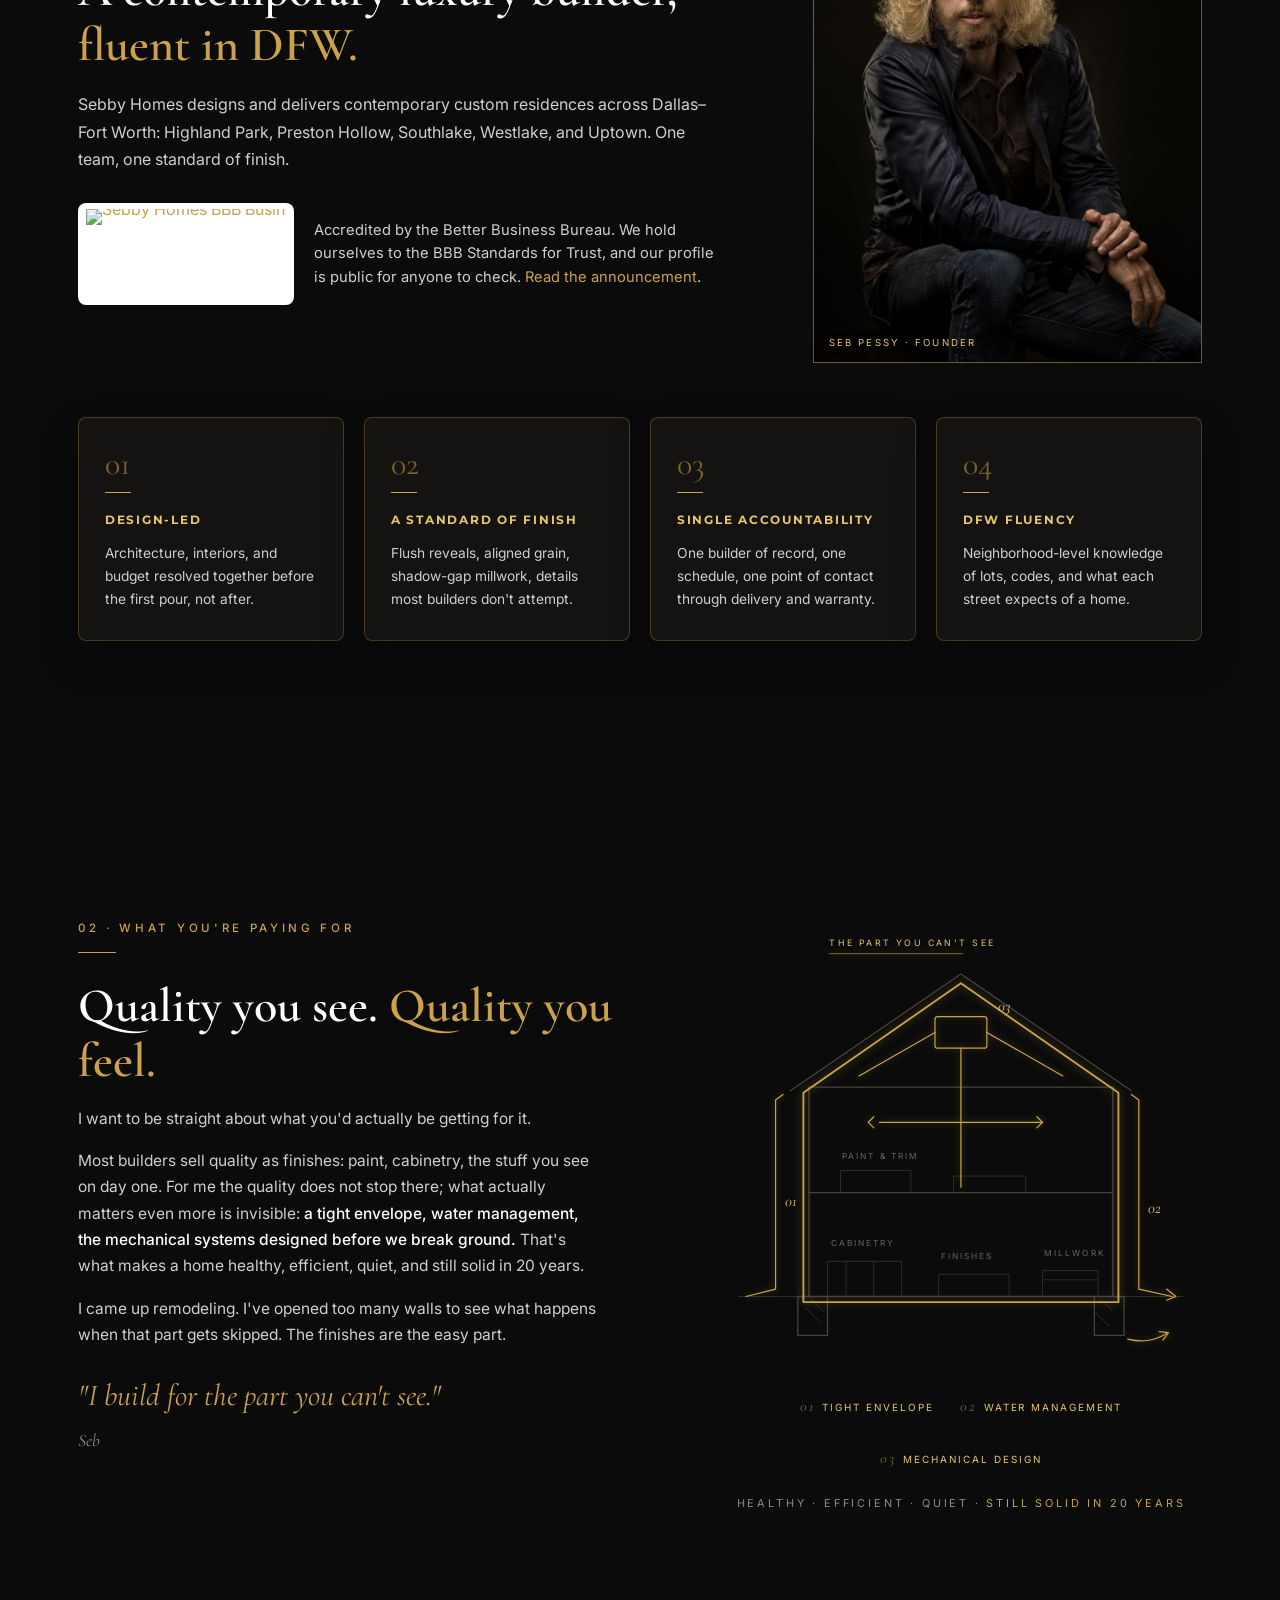
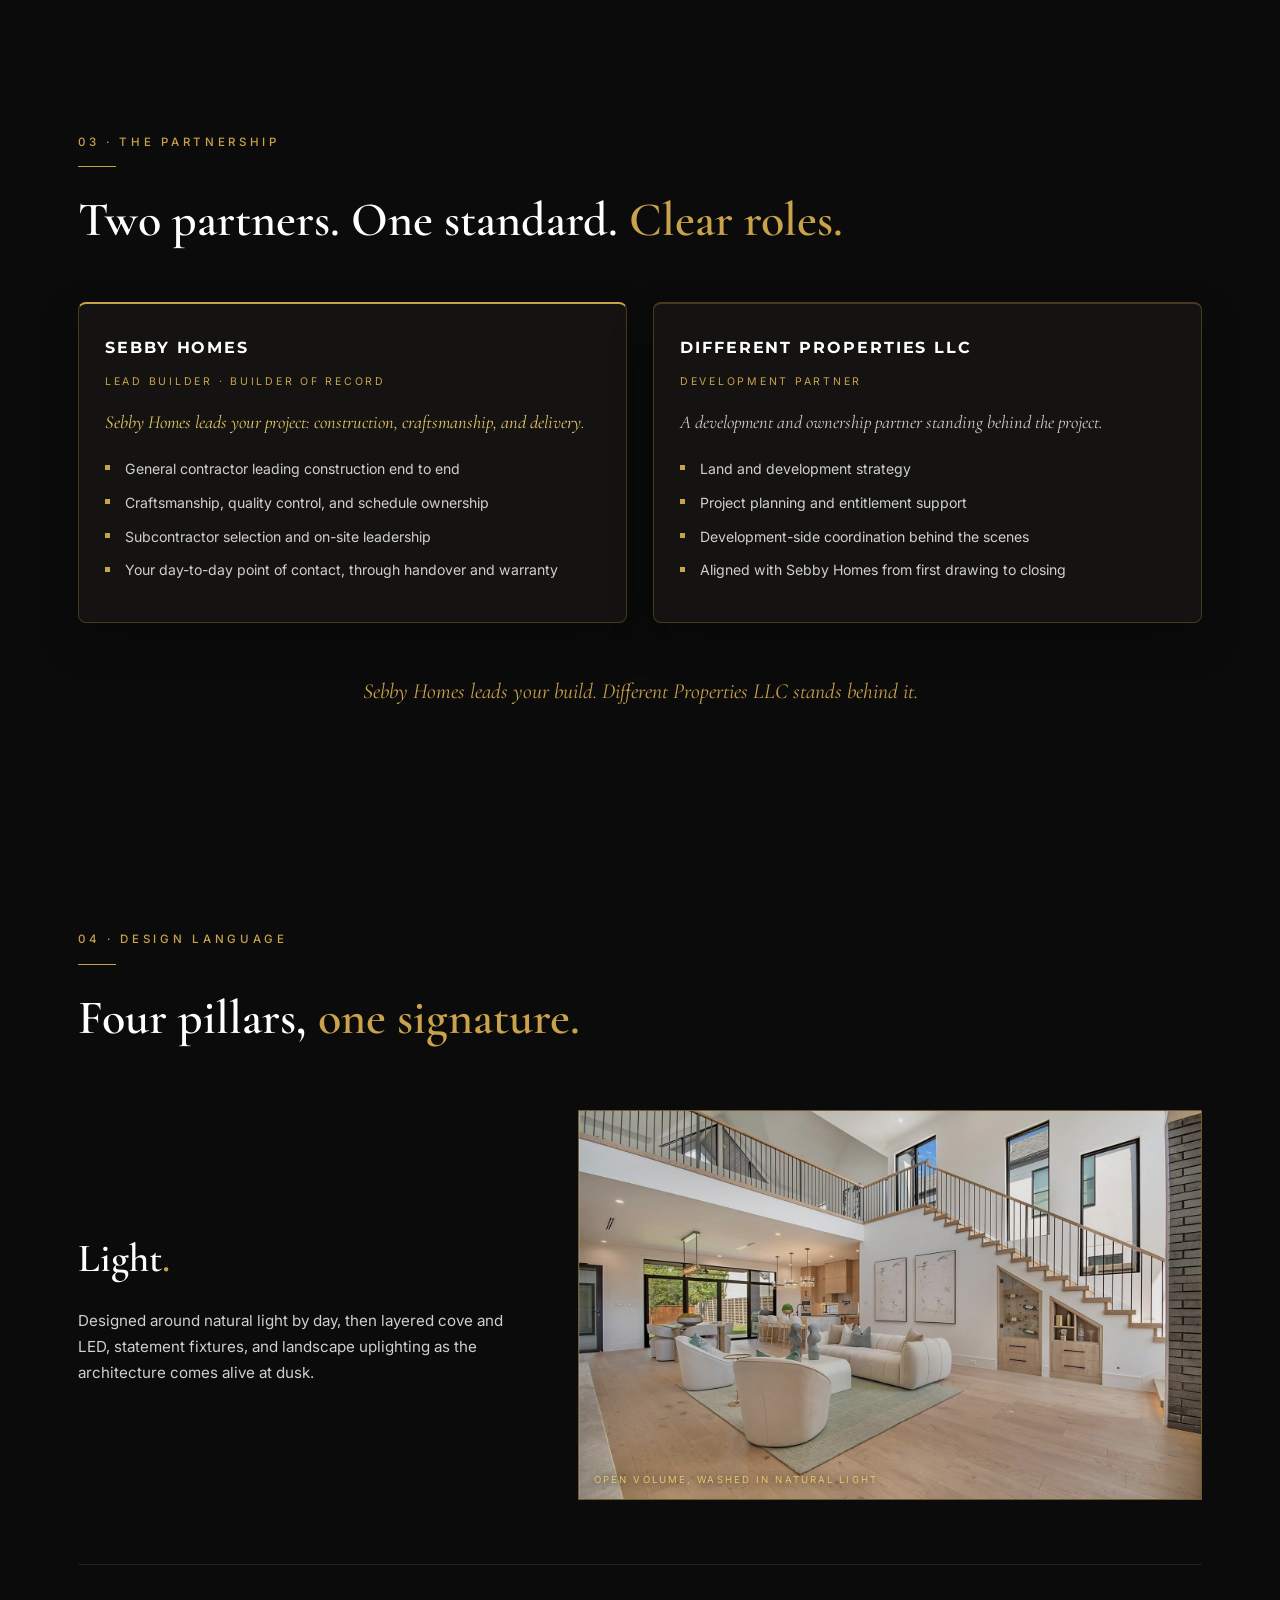
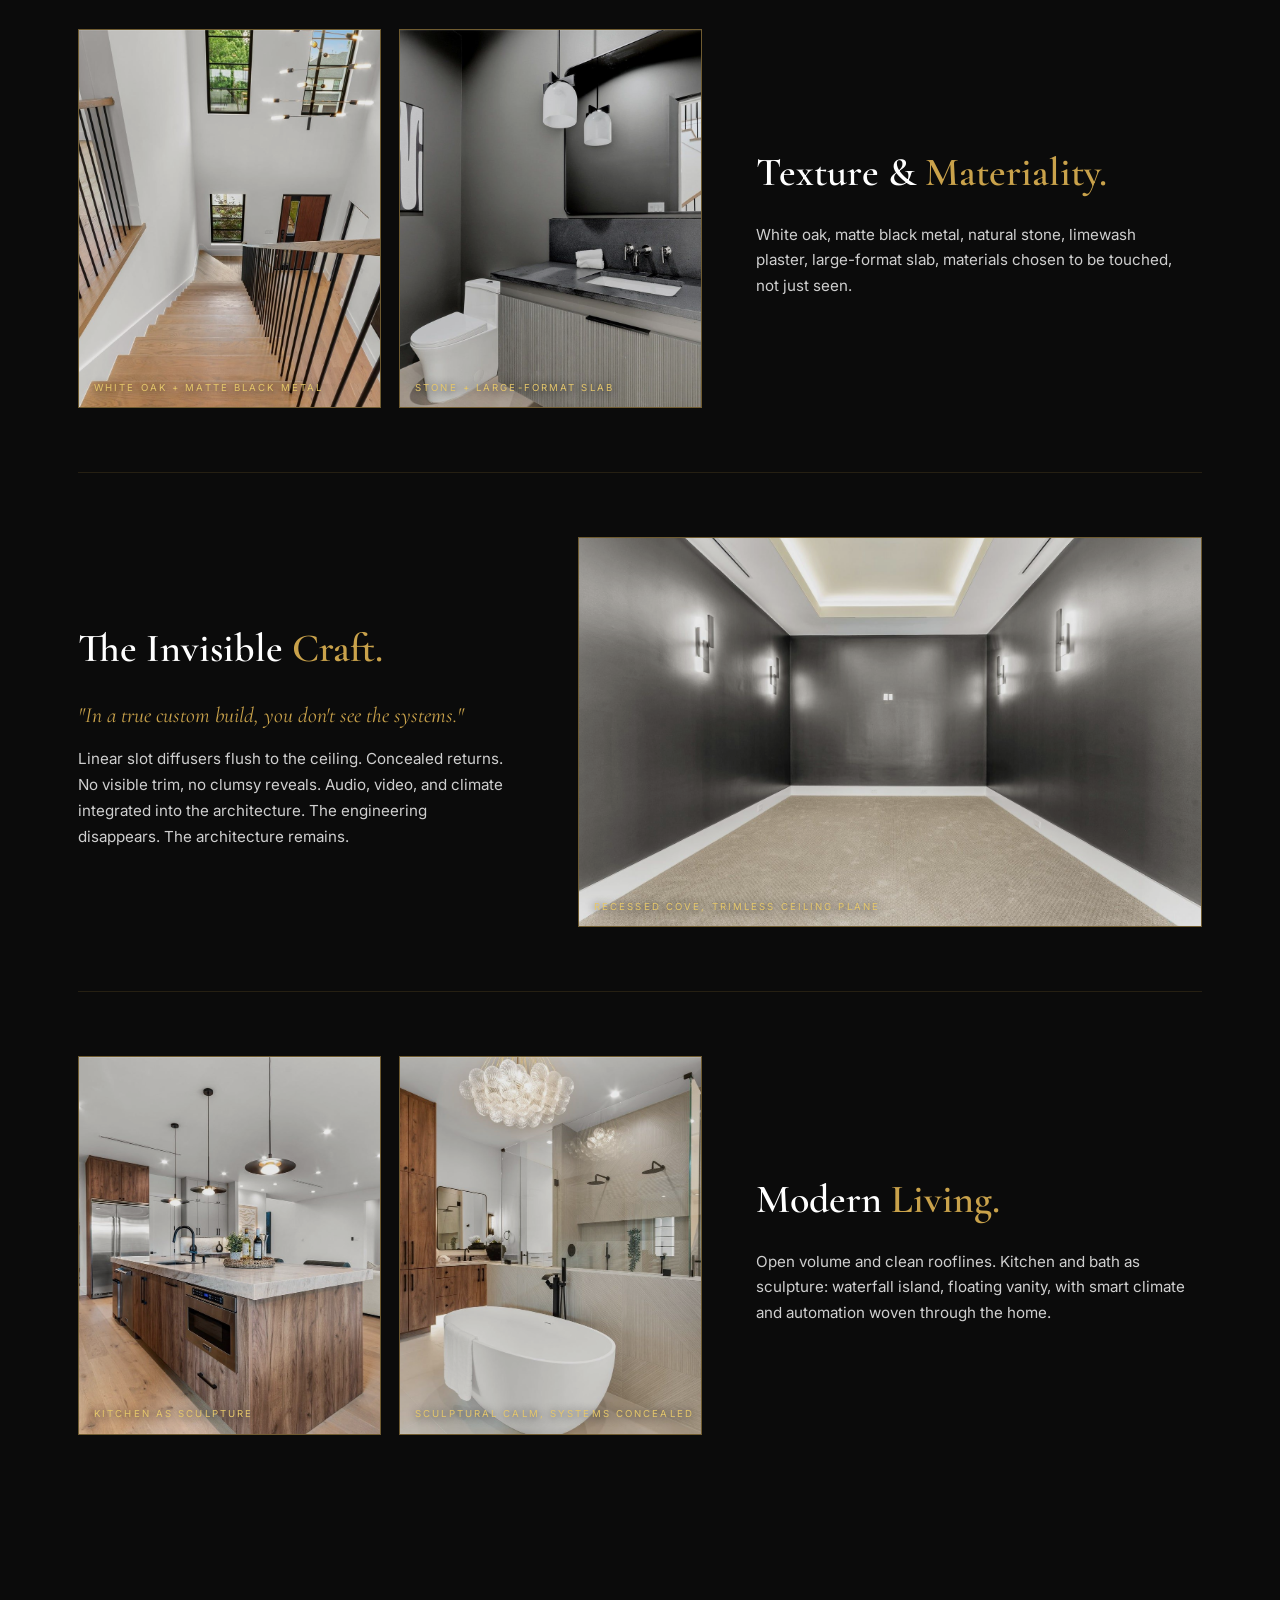
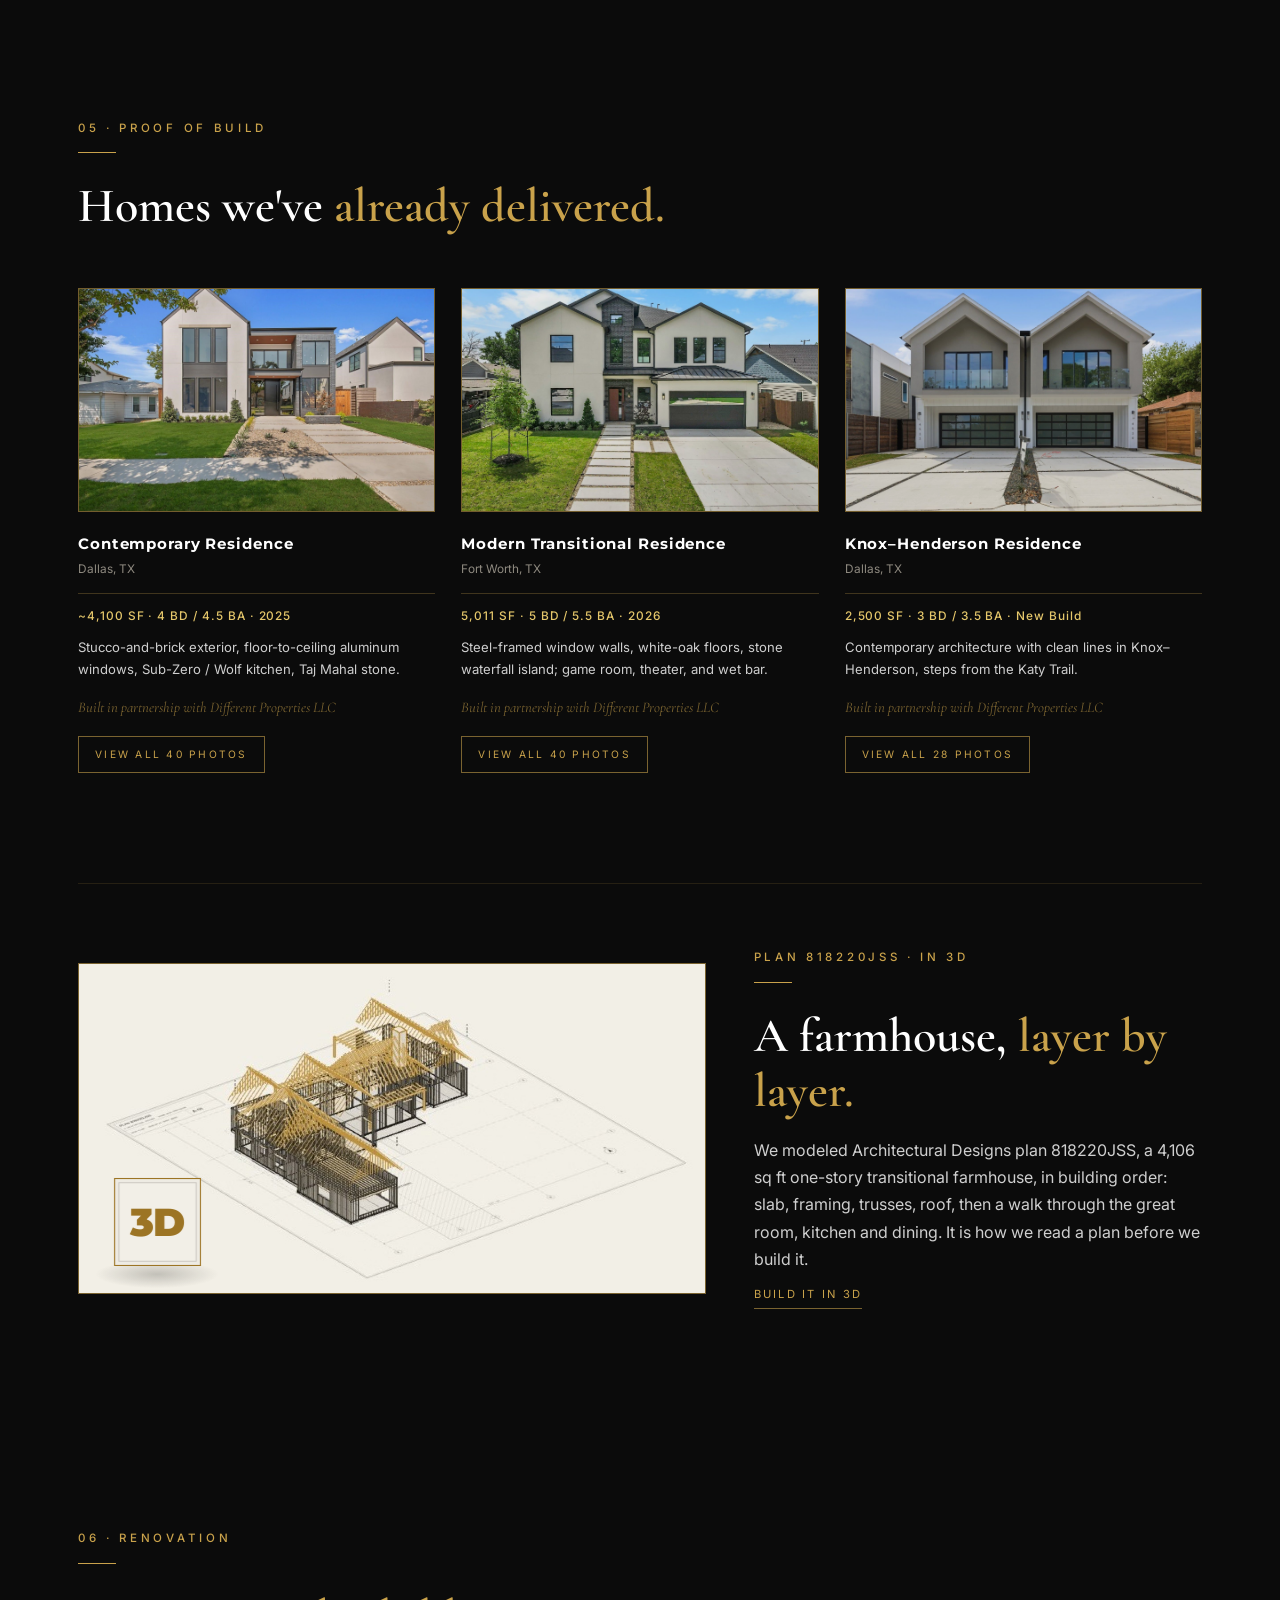
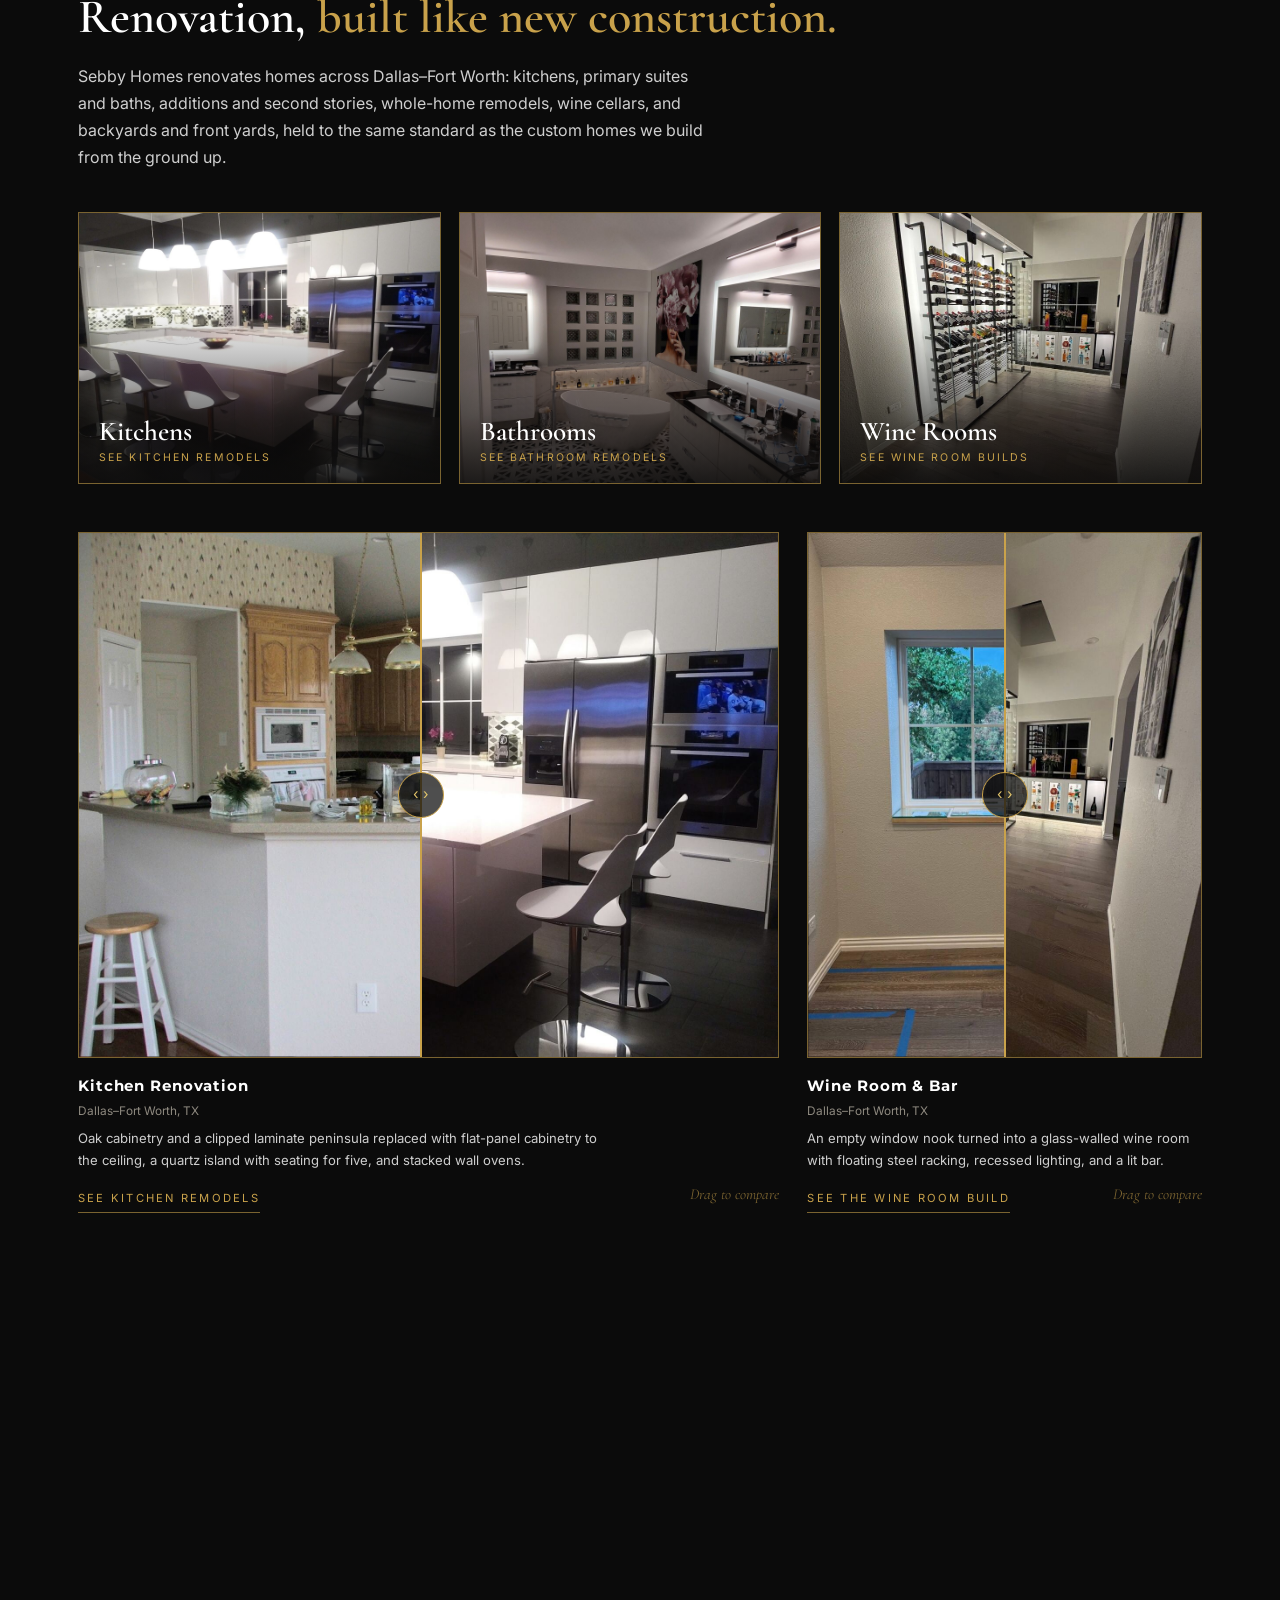
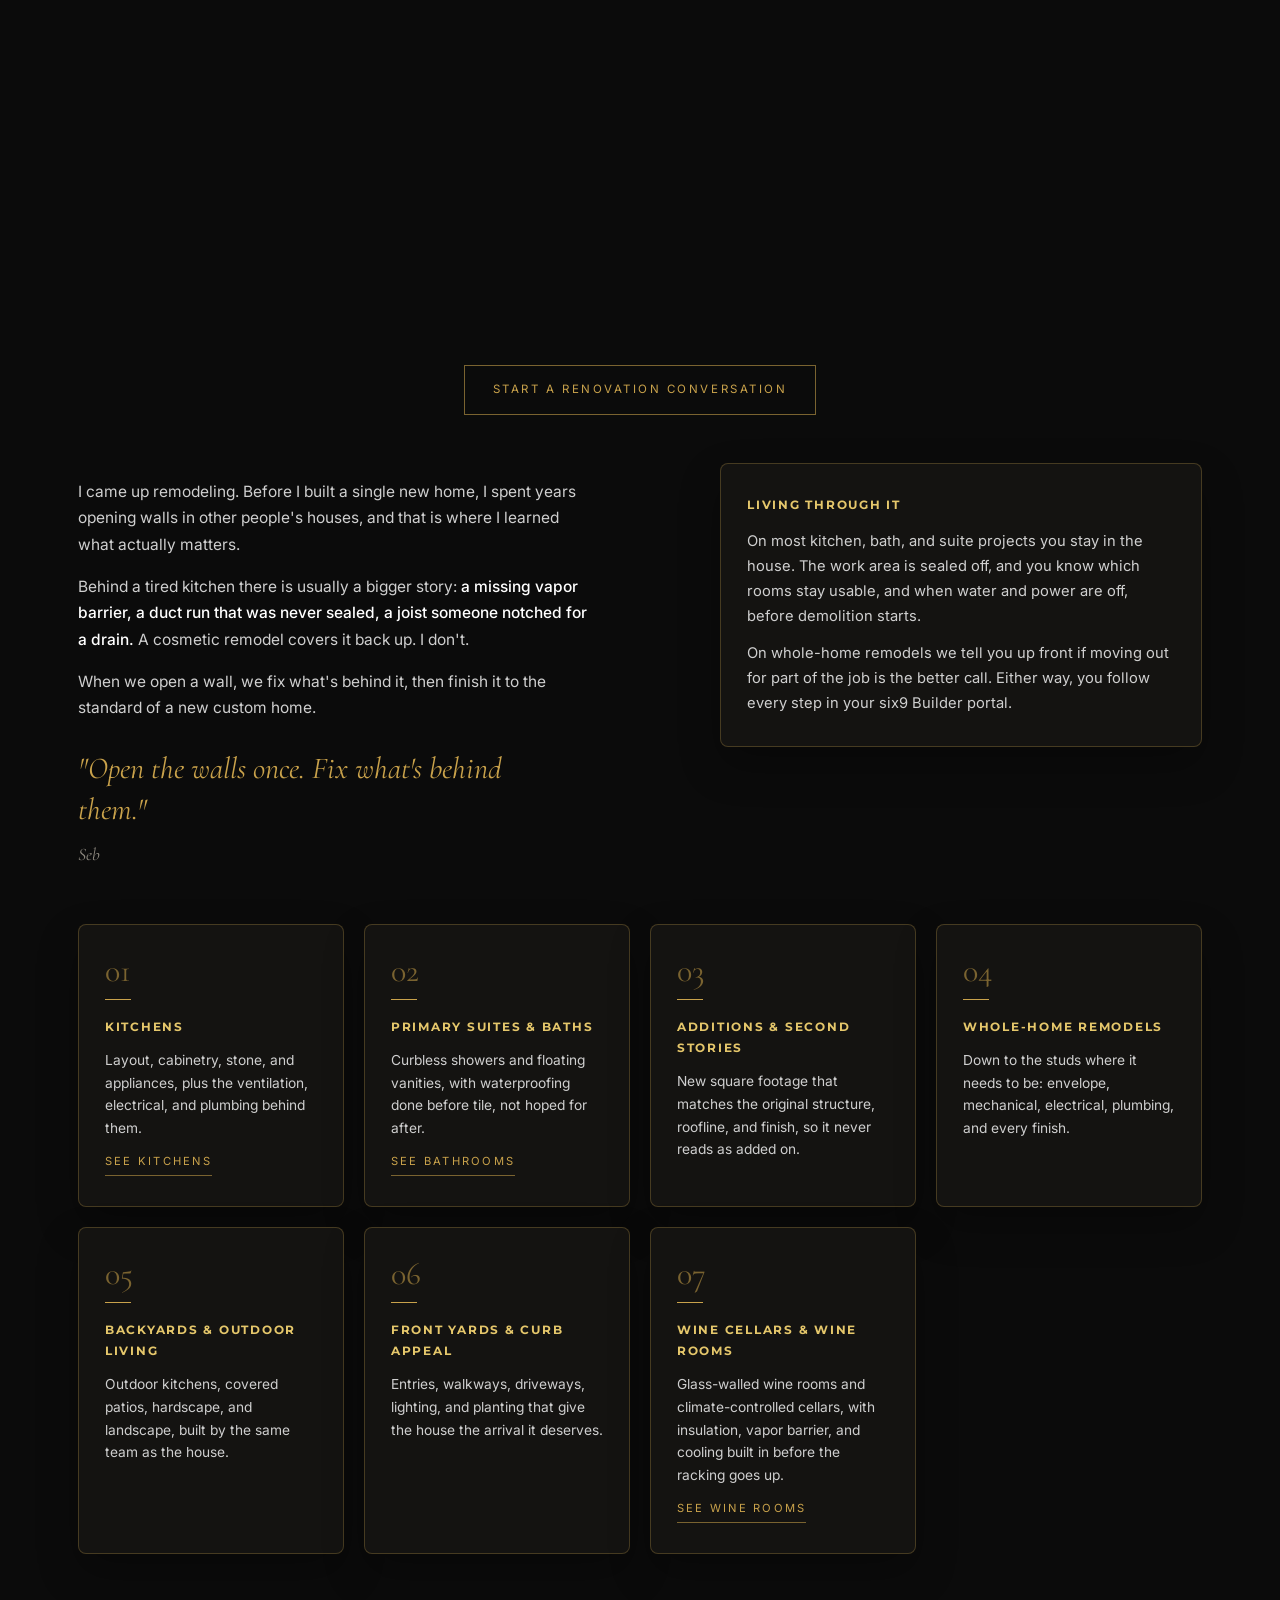
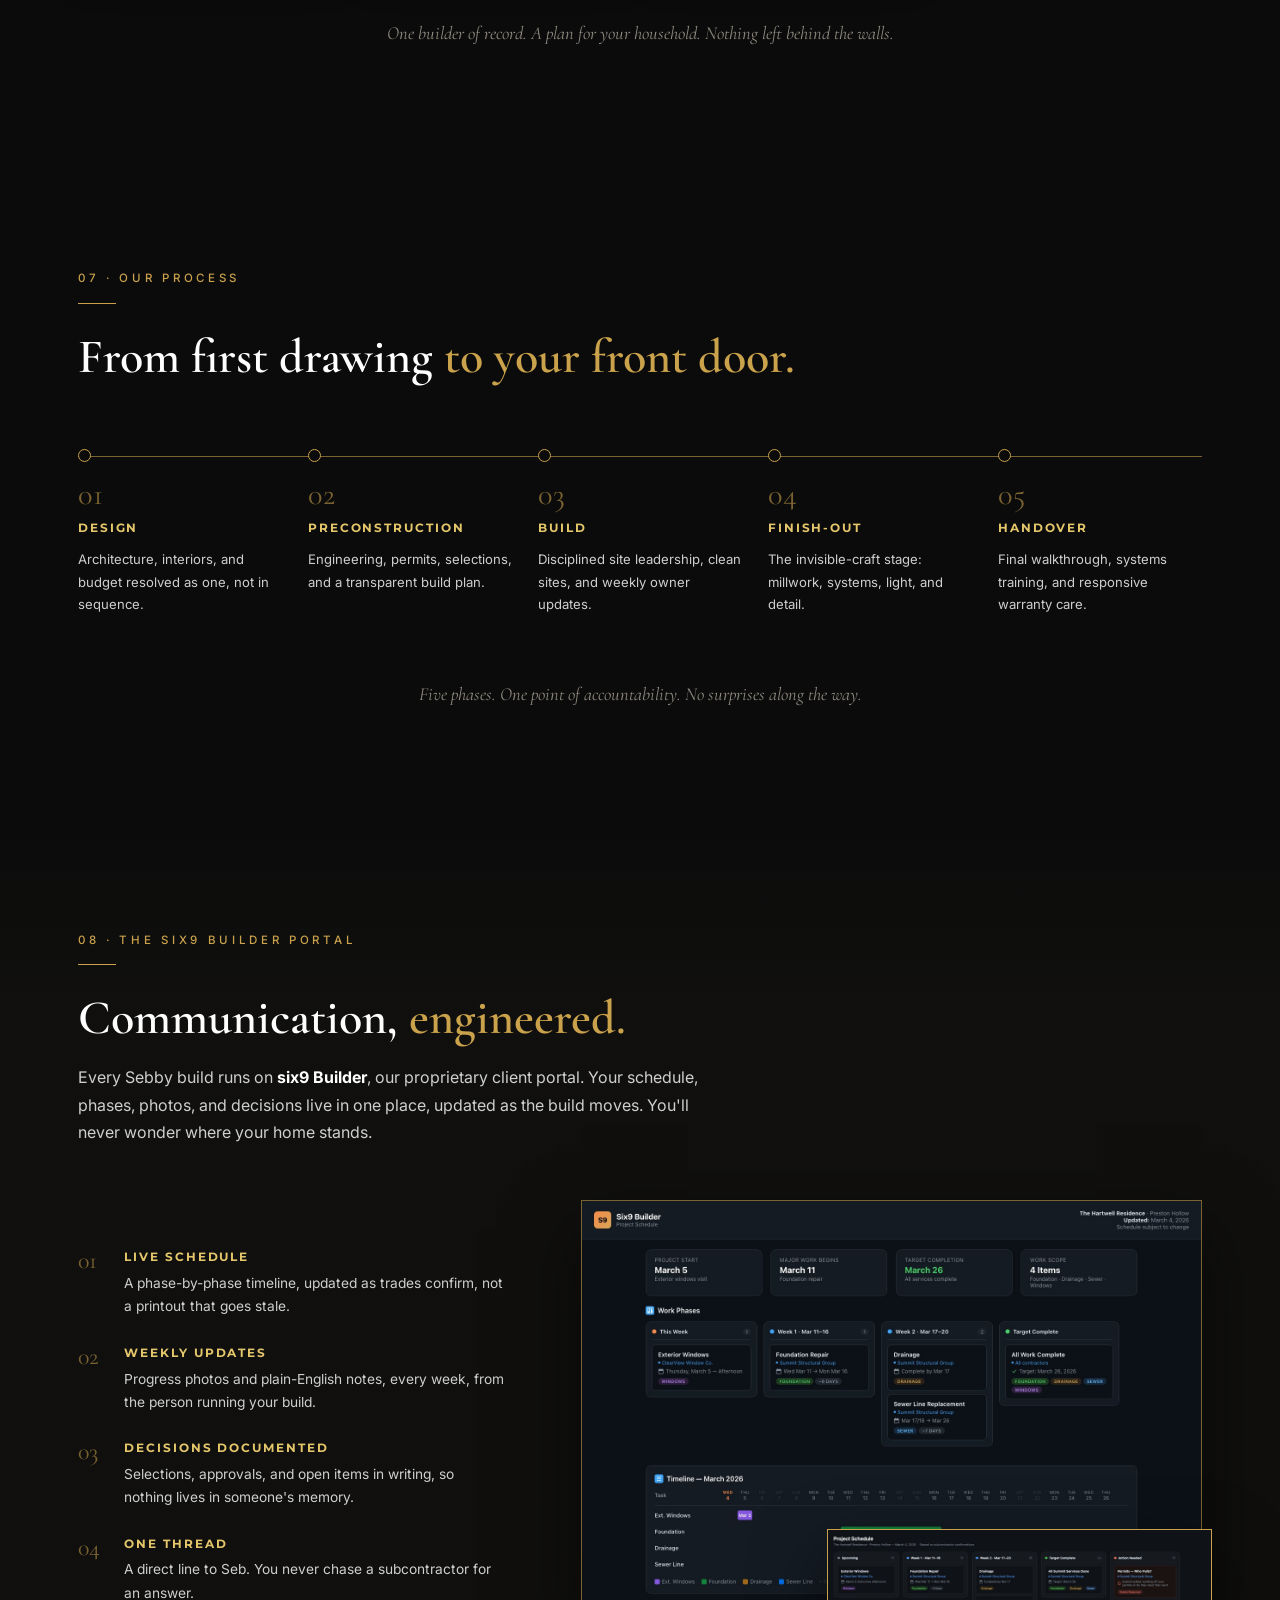
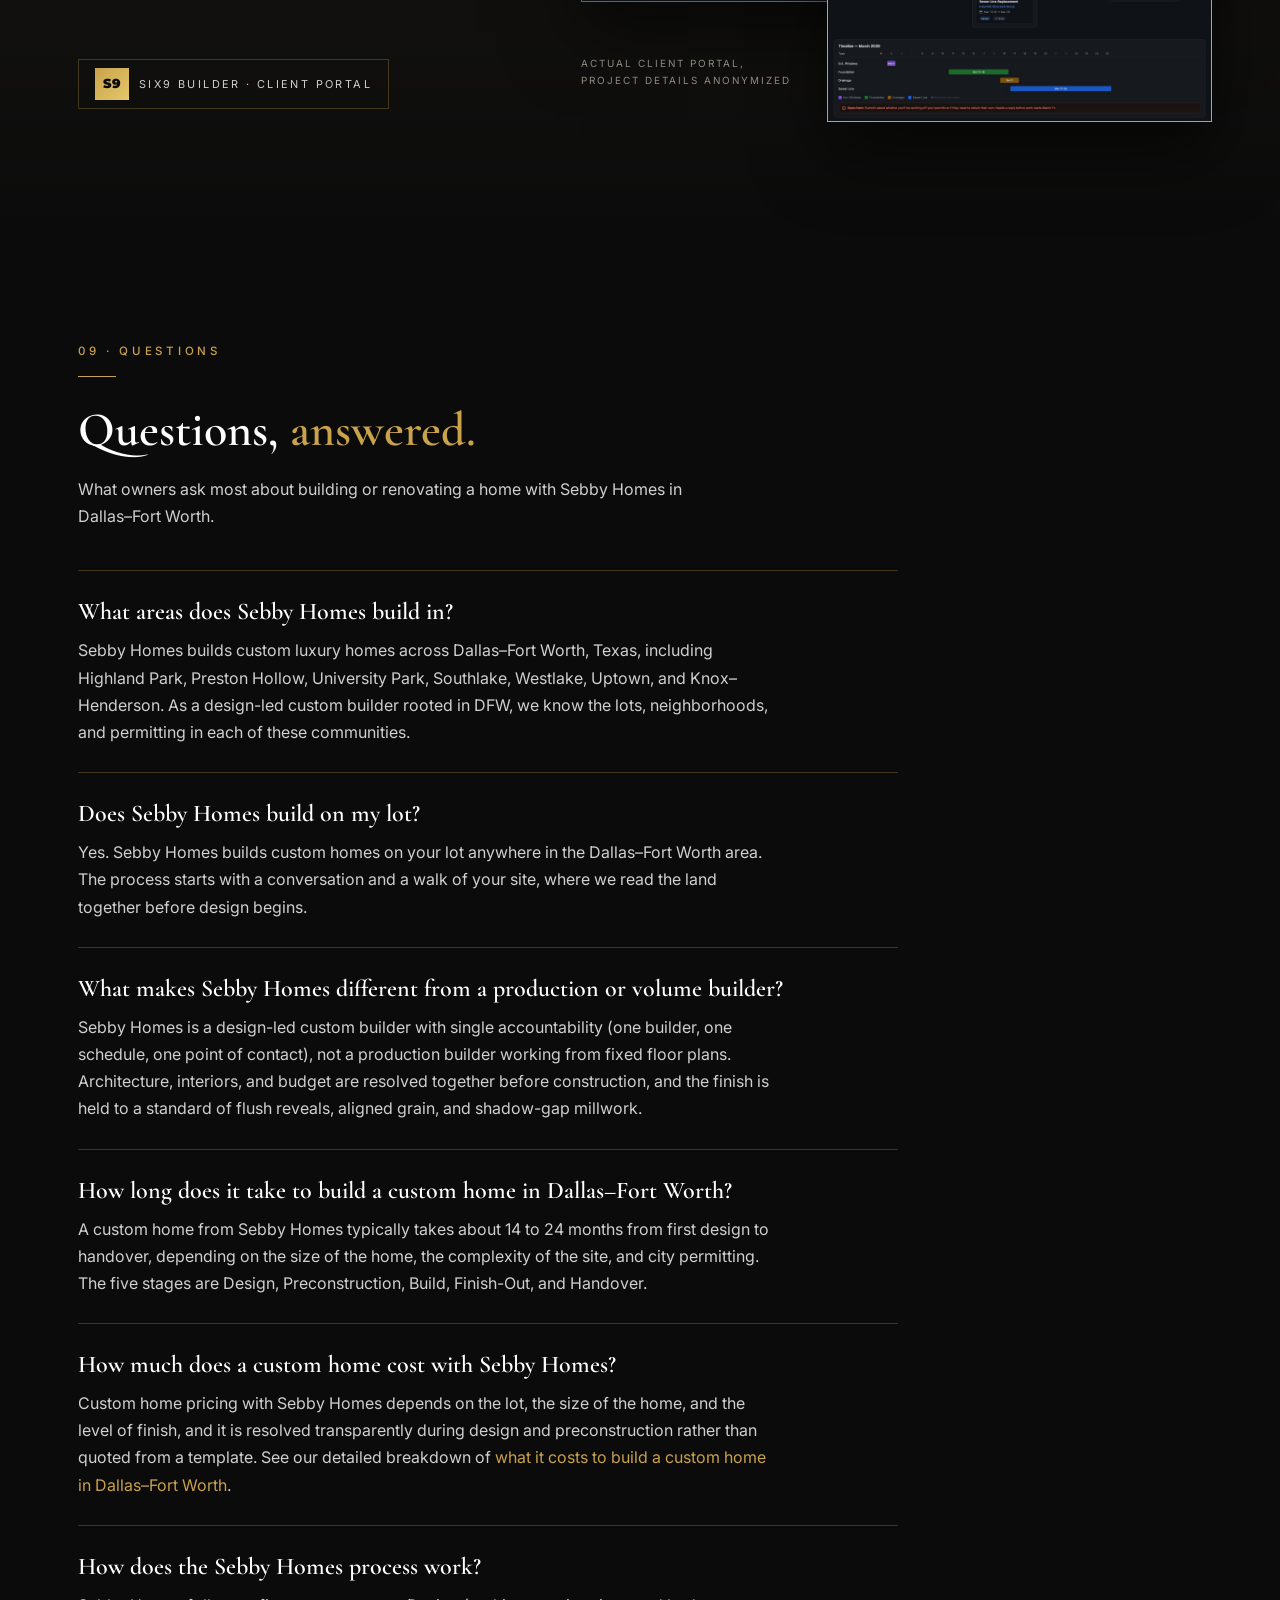
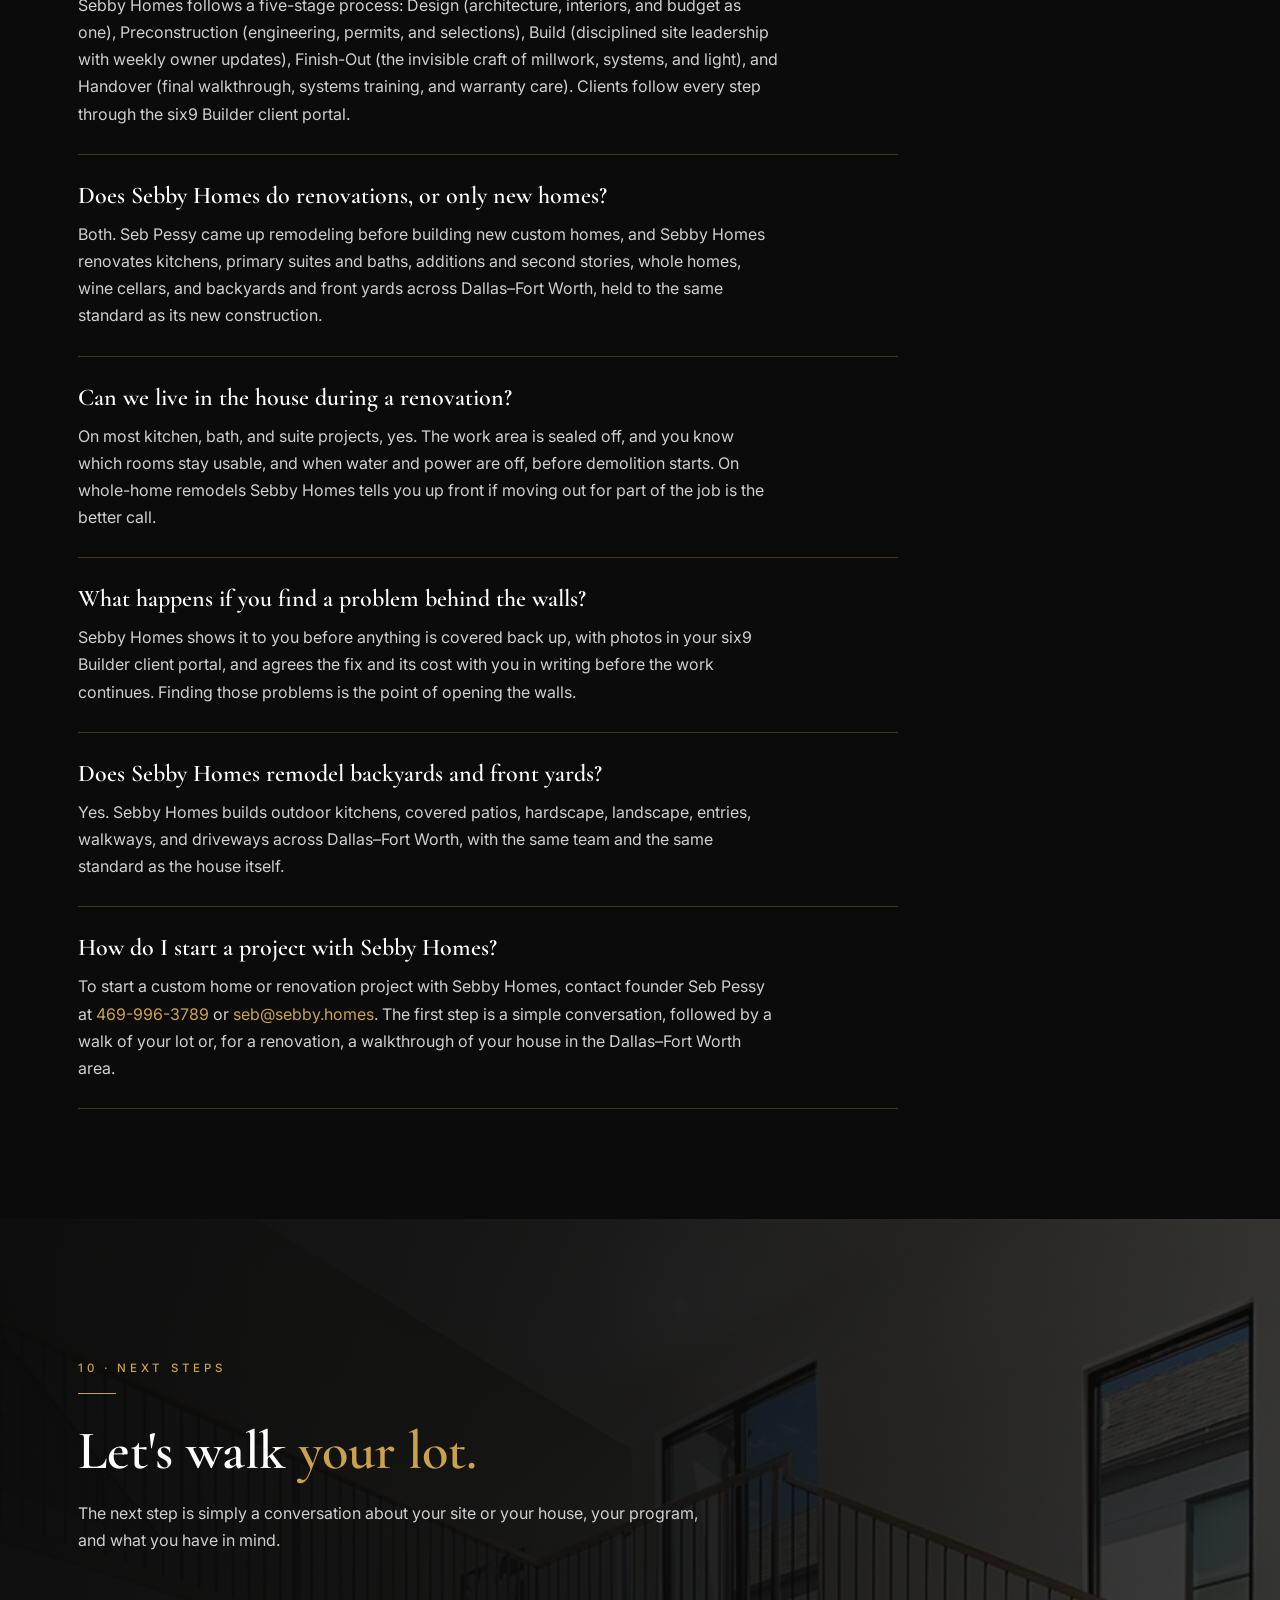
==== commit 471a1cdd: "Contact form: one question at a time Three steps instead of one long form: what you are planning, wh" ====
--- a/index.html
+++ b/index.html
@@ -598,6 +598,18 @@
 .cform .csub{font-size:.85rem;color:var(--muted-dim);margin-top:10px;line-height:1.6;max-width:470px}
 .cform form{margin-top:26px;display:grid;grid-template-columns:1fr 1fr;gap:16px 18px}
 .cform .full{grid-column:1/-1}
+.cform .cstep{grid-column:1/-1}
+.cform .cstep[hidden],.cform .cpick{display:none}
+.cform .cstepno{font-size:.64rem;letter-spacing:.2em;text-transform:uppercase;color:var(--muted-dim)}
+.cform .cq{font-family:'Cormorant Garamond',serif;font-weight:600;font-size:1.55rem;line-height:1.2;color:var(--white);margin:8px 0 18px}
+.cform .cchips{display:grid;gap:10px}
+.cform .cchip{background:#0B0B0B;border:1px solid #2c2a26;color:var(--white);padding:15px 16px;font-family:'Inter',sans-serif;font-size:.95rem;text-align:left;cursor:pointer;border-radius:0;transition:border-color .3s}
+.cform .cchip:hover,.cform .cchip.on{border-color:var(--gold)}
+.cform .cfields{display:grid;grid-template-columns:1fr 1fr;gap:16px 18px}
+.cform .cstep .csubmit{width:100%;margin-top:20px}
+.cform .cback{background:none;border:0;padding:0;margin-top:18px;color:var(--muted-dim);font-family:'Inter',sans-serif;font-size:.7rem;letter-spacing:.16em;text-transform:uppercase;cursor:pointer}
+.cform .cback:hover{color:var(--gold)}
+@media(max-width:640px){.cform .cfields{grid-template-columns:1fr}}
 .cform label{display:block;font-size:.64rem;letter-spacing:.2em;text-transform:uppercase;color:var(--muted-dim);margin-bottom:8px}
 .cform input,.cform select,.cform textarea{background:#0B0B0B;border:1px solid #2c2a26;color:var(--white);padding:13px 14px;font-family:'Inter',sans-serif;font-size:.92rem;width:100%;outline:none;border-radius:0;-webkit-appearance:none;appearance:none;transition:border-color .3s}
 .cform select{background-image:linear-gradient(45deg,transparent 50%,var(--gold) 50%),linear-gradient(135deg,var(--gold) 50%,transparent 50%);background-position:calc(100% - 19px) calc(50% + 1px),calc(100% - 13px) calc(50% + 1px);background-size:6px 6px,6px 6px;background-repeat:no-repeat;padding-right:38px;cursor:pointer}
@@ -1374,28 +1386,52 @@
     </div>
     <div class="cform rv">
       <h3>Tell us about <em>your project.</em></h3>
-      <div class="csub">A few details are enough to start, and an email or a phone number,
-      whichever you prefer. Seb reads every message and replies personally, usually
-      within one business day.</div>
+      <div class="csub">Three quick questions. Seb reads every message and replies
+      personally, usually within one business day.</div>
       <form id="cform" novalidate>
-        <div>
-          <label for="cname">Full name</label>
-          <input type="text" id="cname" name="name" autocomplete="name" required maxlength="80" placeholder="Your name">
+        <div class="cstep">
+          <div class="cstepno">1 of 3</div>
+          <div class="cq">What are you planning?</div>
+          <div class="cchips" data-for="ctype">
+            <button type="button" class="cchip">New custom home</button>
+            <button type="button" class="cchip">Renovation or remodel</button>
+            <button type="button" class="cchip">Addition or second story</button>
+            <button type="button" class="cchip">Backyard, front yard, or outdoor living</button>
+            <button type="button" class="cchip">Not sure yet</button>
+          </div>
         </div>
-        <div>
-          <label for="cemail">Email</label>
-          <input type="email" id="cemail" name="email" autocomplete="email" maxlength="120" placeholder="you@example.com">
+        <div class="cstep" hidden>
+          <div class="cstepno">2 of 3</div>
+          <div class="cq">When would you like to start?</div>
+          <div class="cchips" data-for="ctimeline">
+            <button type="button" class="cchip">Ready to start</button>
+            <button type="button" class="cchip">Within 6 months</button>
+            <button type="button" class="cchip">6 to 12 months</button>
+            <button type="button" class="cchip">Exploring</button>
+          </div>
+          <button type="button" class="cback">Back</button>
         </div>
-        <div>
-          <label for="cphone">Phone</label>
-          <input type="tel" id="cphone" name="phone" autocomplete="tel" maxlength="40" placeholder="469-000-0000">
+        <div class="cstep" hidden>
+          <div class="cstepno">3 of 3</div>
+          <div class="cq">Where should Seb reach you?</div>
+          <div class="cfields">
+            <div class="full">
+              <label for="cname">Full name</label>
+              <input type="text" id="cname" name="name" autocomplete="name" required maxlength="80" placeholder="Your name">
+            </div>
+            <div>
+              <label for="cphone">Phone</label>
+              <input type="tel" id="cphone" name="phone" autocomplete="tel" maxlength="40" placeholder="469-000-0000">
+            </div>
+            <div>
+              <label for="cemail">Email</label>
+              <input type="email" id="cemail" name="email" autocomplete="email" maxlength="120" placeholder="you@example.com">
+            </div>
+          </div>
+          <button class="csubmit" id="csubmit" type="submit">Start the Conversation</button>
+          <button type="button" class="cback">Back</button>
         </div>
-        <div>
-          <label for="clocation">Lot or neighborhood <span style="text-transform:none;letter-spacing:.04em">(optional)</span></label>
-          <input type="text" id="clocation" name="location" maxlength="120" placeholder="Highland Park, Southlake, ...">
-        </div>
-        <div>
-          <label for="ctype">Project</label>
+        <div class="cpick" aria-hidden="true">
           <select id="ctype" name="projectType">
             <option>New custom home</option>
             <option>Renovation or remodel</option>
@@ -1403,25 +1439,19 @@
             <option>Backyard, front yard, or outdoor living</option>
             <option>Not sure yet</option>
           </select>
-        </div>
-        <div>
-          <label for="ctimeline">Timeline</label>
           <select id="ctimeline" name="timeline">
             <option>Ready to start</option>
             <option>Within 6 months</option>
             <option>6 to 12 months</option>
             <option>Exploring</option>
           </select>
-        </div>
-        <div class="full">
-          <label for="cmessage">The home you have in mind</label>
-          <textarea id="cmessage" name="message" maxlength="4000" placeholder="Site, program, square footage, architect if you have one, anything that helps us prepare for the conversation."></textarea>
+          <input type="hidden" id="clocation" name="location" value="">
+          <input type="hidden" id="cmessage" name="message" value="">
         </div>
         <div class="hp" aria-hidden="true">
           <label for="cwebsite">Website</label>
           <input type="text" id="cwebsite" name="website" tabindex="-1" autocomplete="off">
         </div>
-        <button class="csubmit full" id="csubmit" type="submit">Start the Conversation</button>
         <div class="cfine">Prefer to talk now? Call <a href="tel:+14699963789">469-996-3789</a>
         or email <a href="mailto:seb@sebby.homes">seb@sebby.homes</a>.</div>
       </form>
@@ -1992,5 +2022,29 @@
 });
 </script>
 <script type="text/javascript" src="https://seal-dallas.bbb.org/inc/legacy.js"></script>
+<script>
+/* ---------- contact form steps: one question at a time. The chips fill the hidden selects,
+   so the submit handler reads the same ids as before. ---------- */
+(() => {
+  const steps = [...cform.querySelectorAll('.cstep')];
+  const go = n => {
+    steps.forEach((s, i) => { s.hidden = i !== n; });
+    cform.closest('.cform').scrollIntoView({block: 'nearest', behavior: 'smooth'});
+  };
+  cform.querySelectorAll('.cchips').forEach(g => g.addEventListener('click', e => {
+    const b = e.target.closest('.cchip');
+    if (!b) return;
+    document.getElementById(g.dataset.for).value = b.textContent;
+    g.querySelectorAll('.cchip').forEach(c => c.classList.toggle('on', c === b));
+    go(steps.indexOf(g.closest('.cstep')) + 1);
+  }));
+  cform.querySelectorAll('.cback').forEach(b =>
+    b.addEventListener('click', () => go(steps.indexOf(b.closest('.cstep')) - 1)));
+  document.querySelectorAll('a[data-project]').forEach(a => a.addEventListener('click', () => {
+    const chip = [...cform.querySelectorAll('[data-for="ctype"] .cchip')].find(c => c.textContent === a.dataset.project);
+    if (chip) chip.click();
+  }));
+})();
+</script>
 </body>
 </html>
